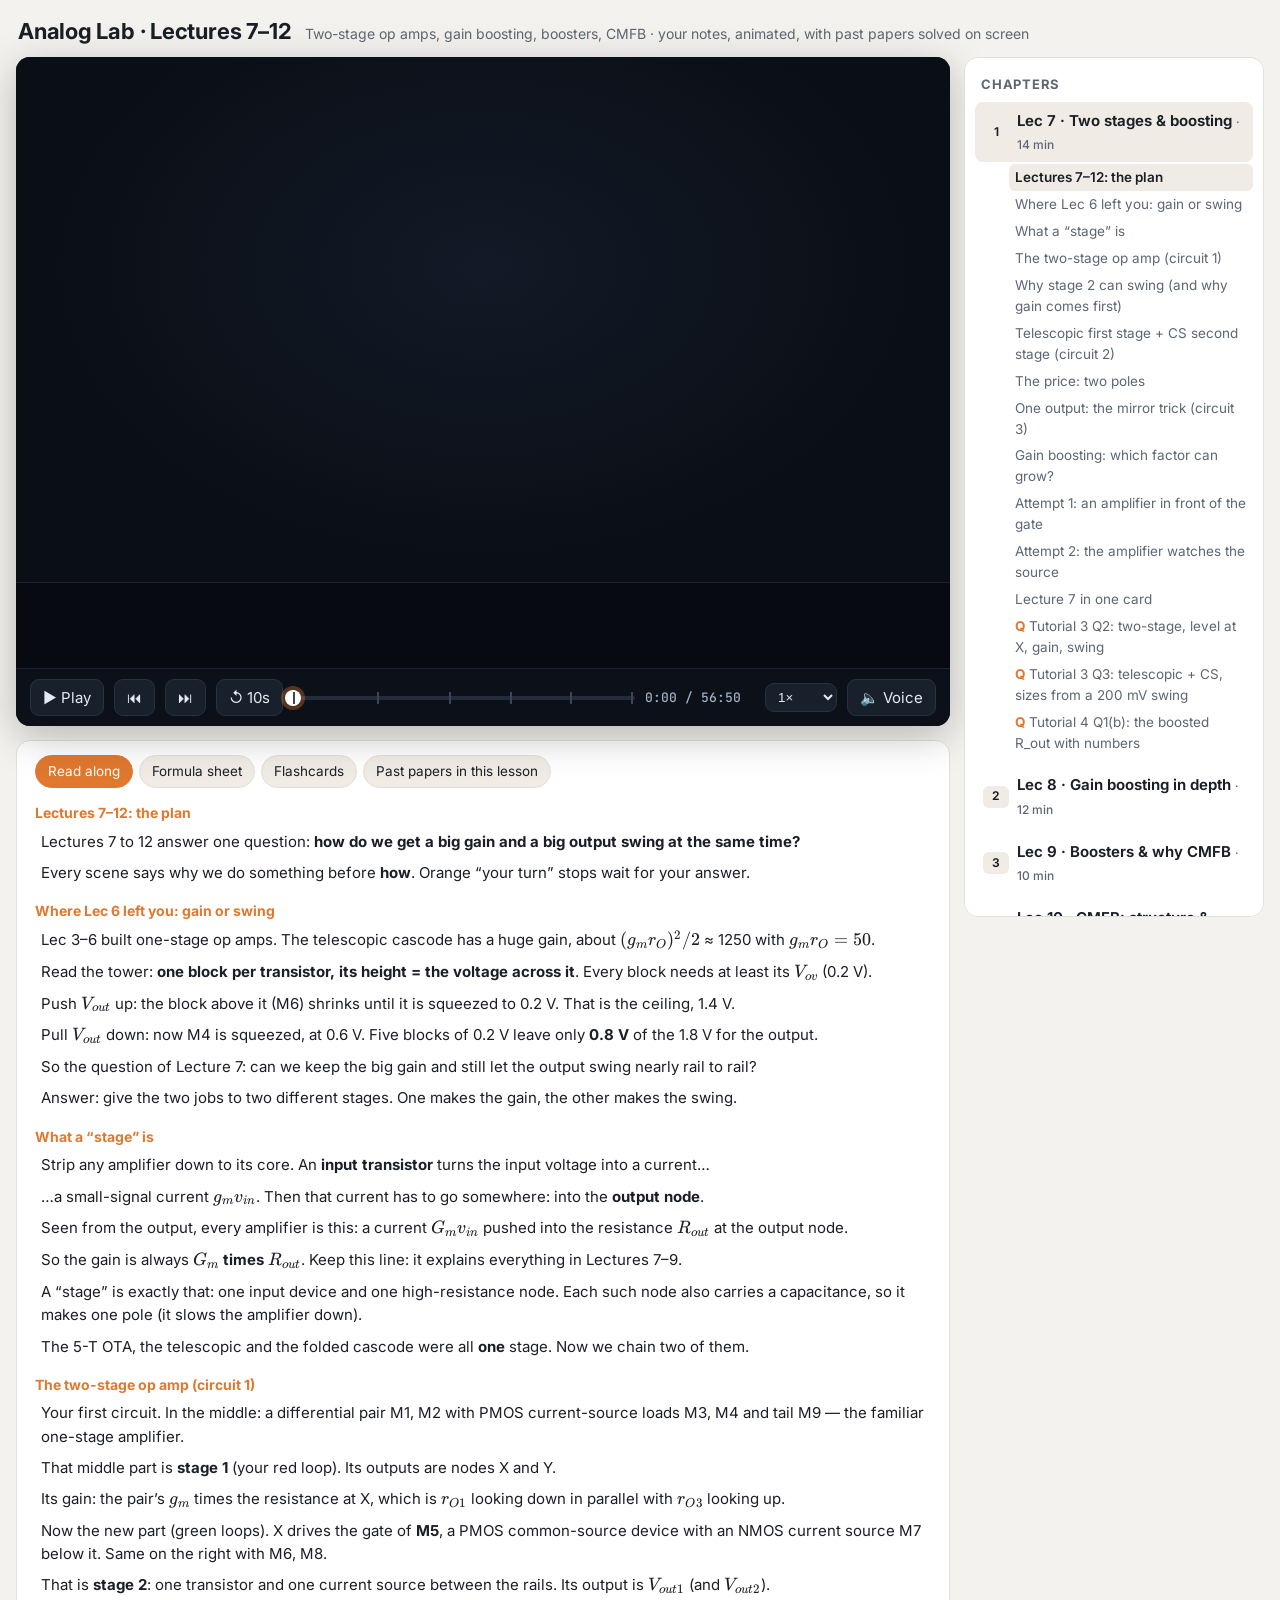
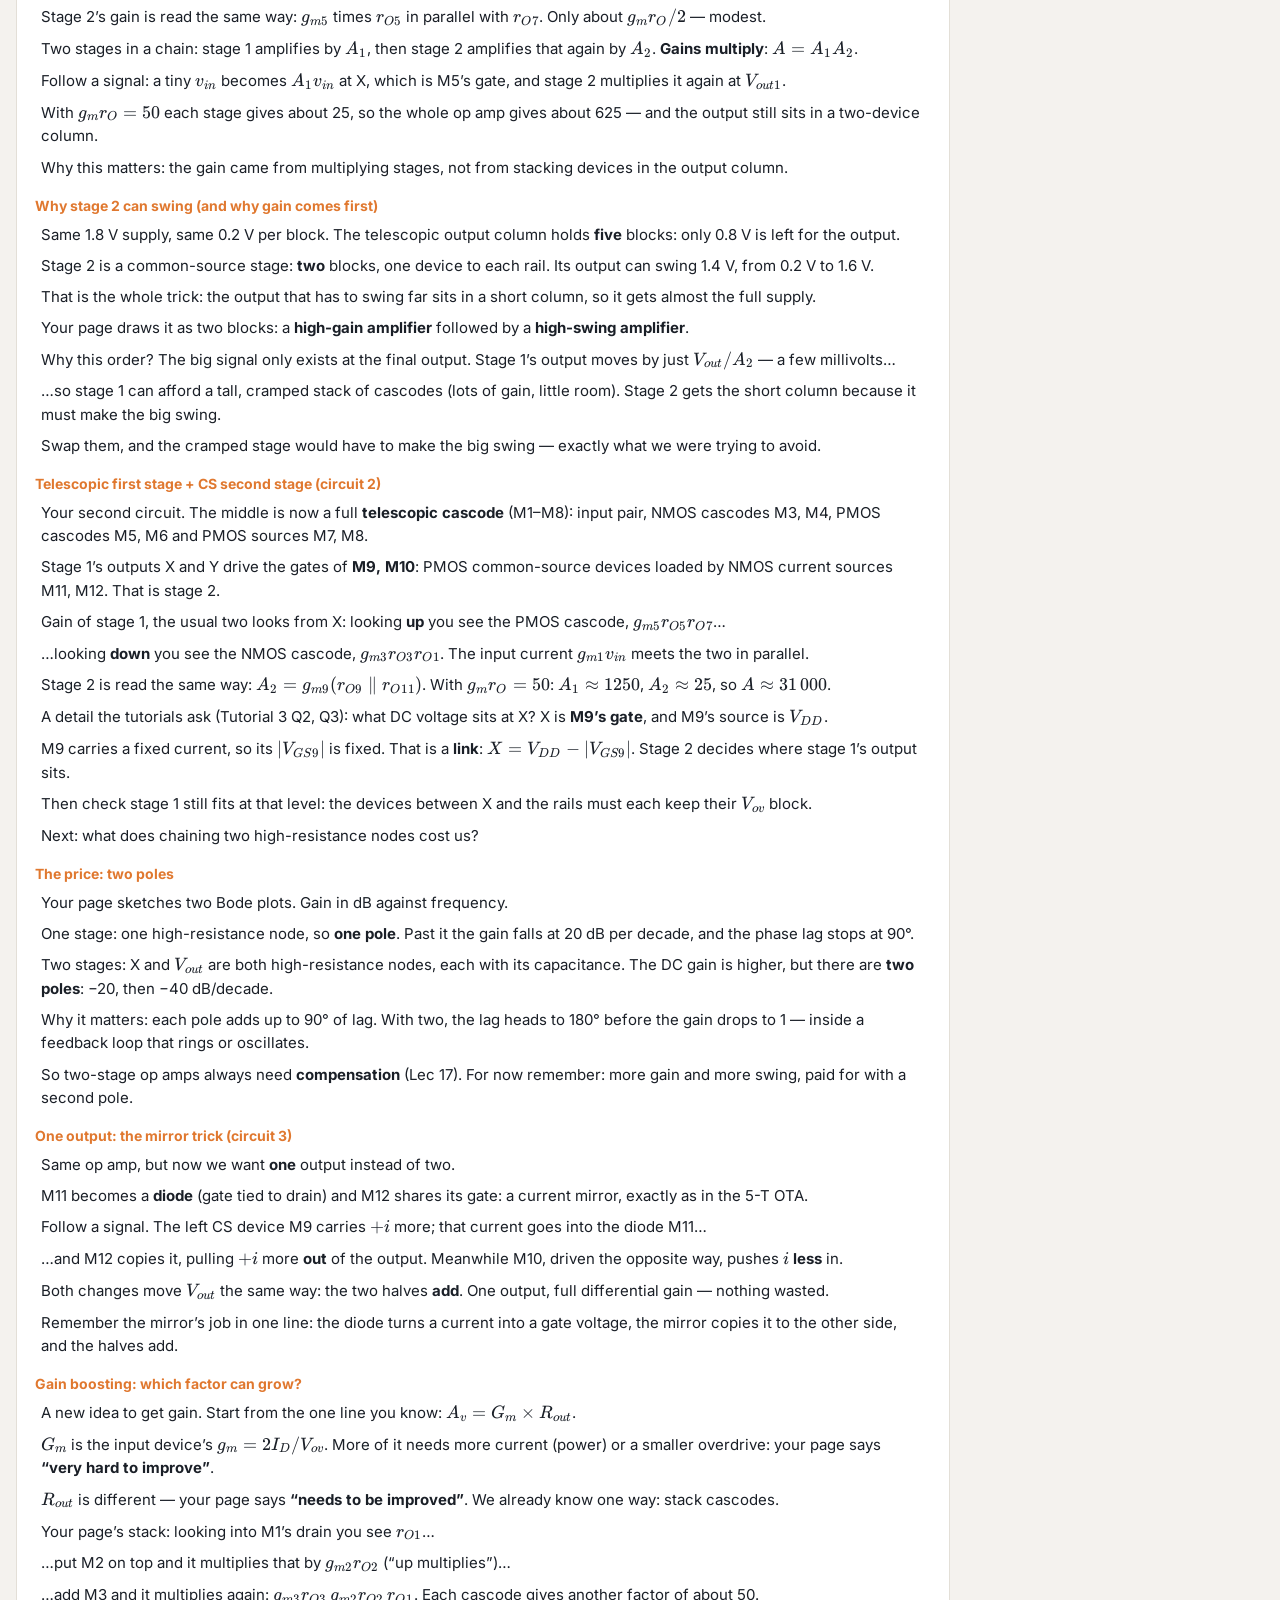
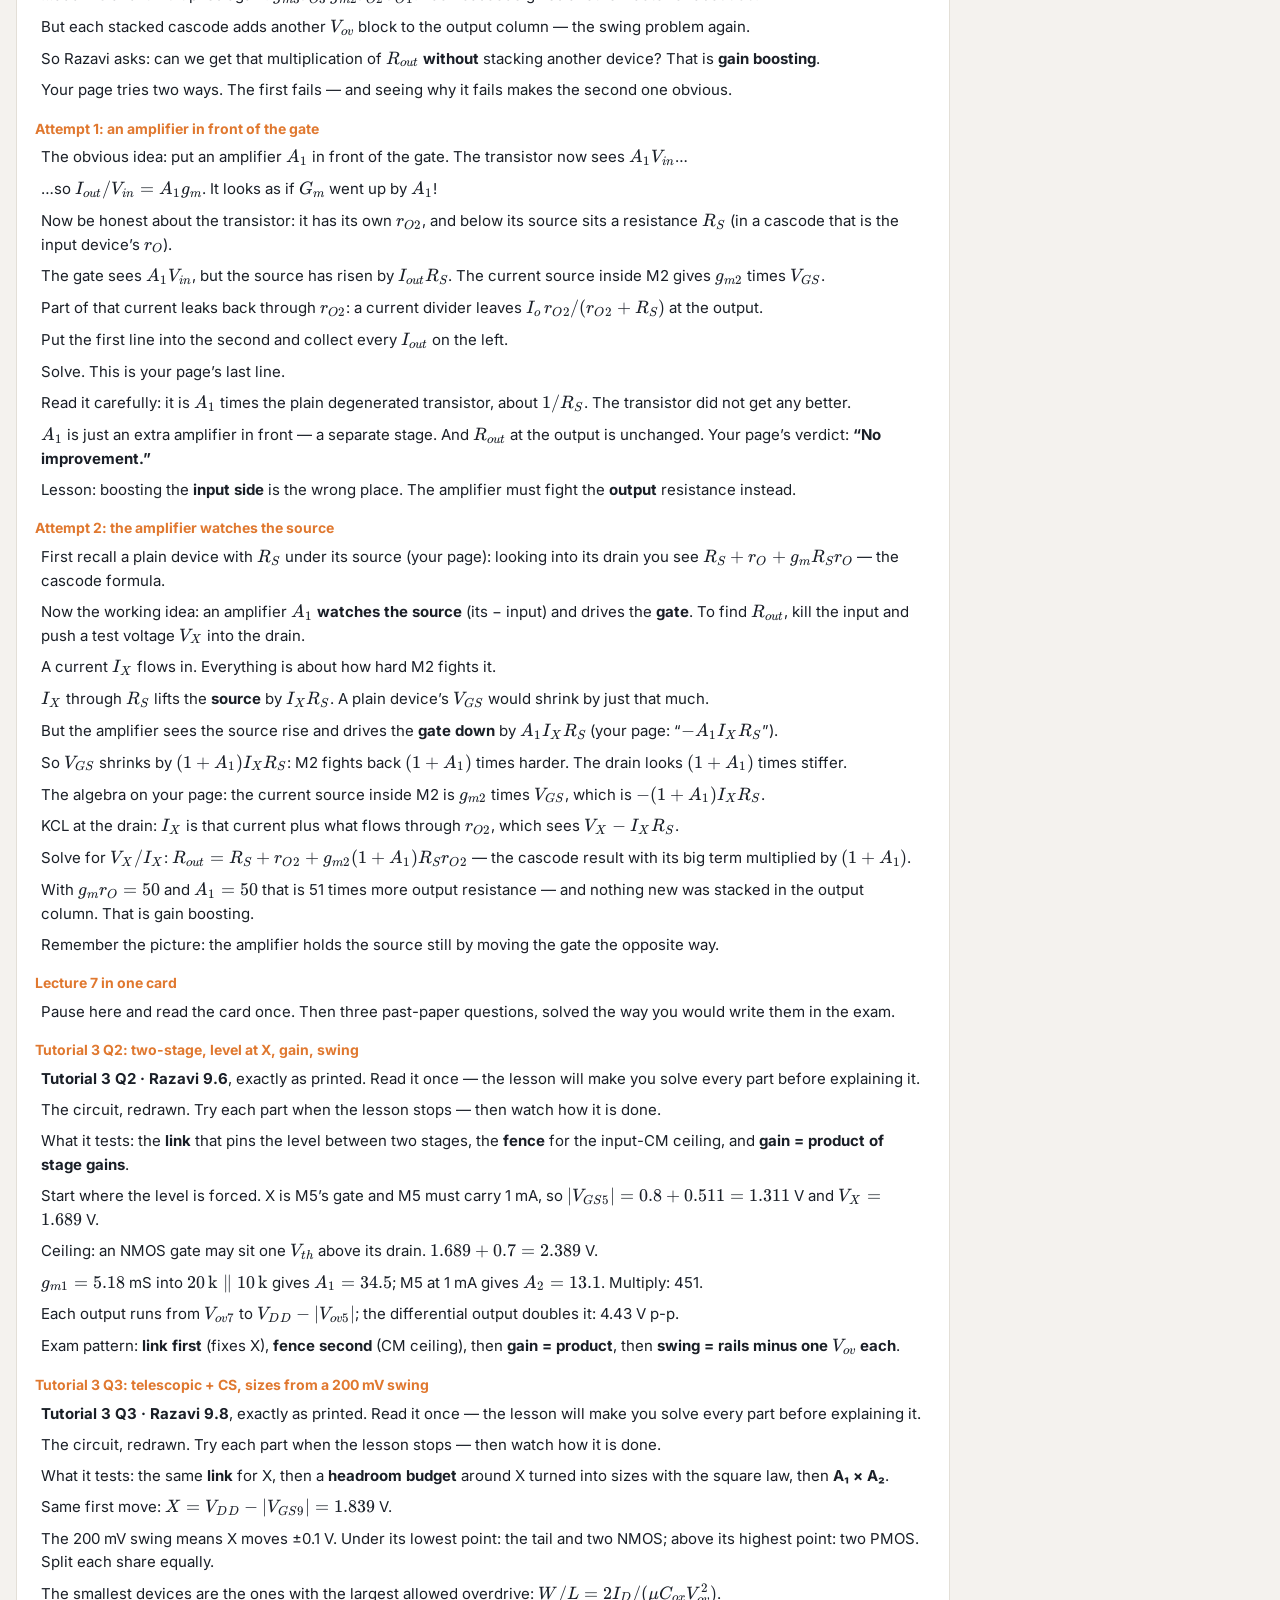
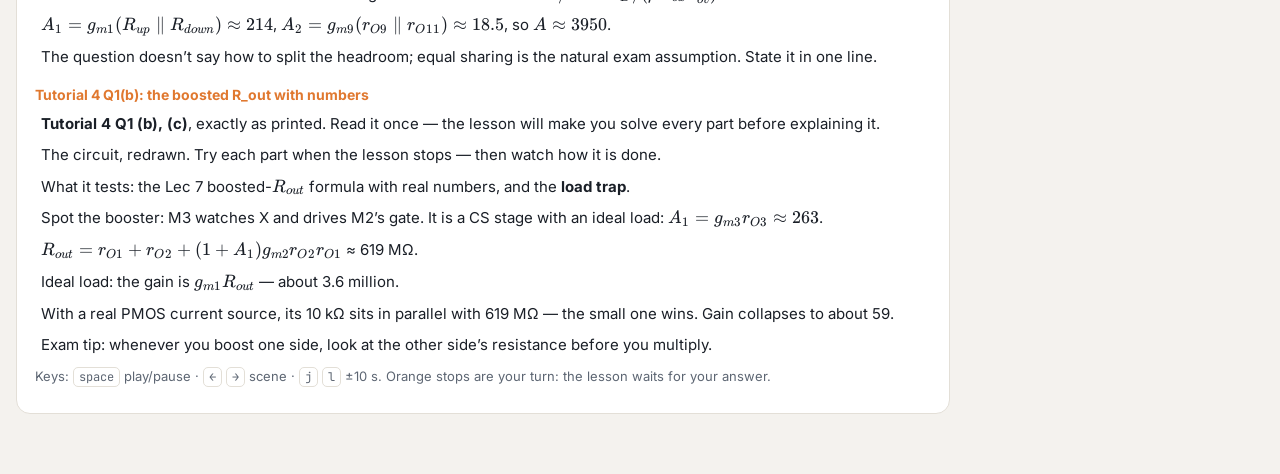
==== anim-dist/index.html @ 90d37a6d "Analog Gym app + animated lessons" ====
<!doctype html>
<html lang="en">
<head>
<meta charset="utf-8">
<meta name="viewport" content="width=device-width,initial-scale=1">
<title>Analog Lab: Lec 7–12</title>
<link rel="preconnect" href="https://fonts.googleapis.com">
<link href="https://fonts.googleapis.com/css2?family=Inter:wght@400;500;600;700;800&family=JetBrains+Mono:wght@500;700&display=swap" rel="stylesheet">
<style>@font-face{font-display:block;font-family:KaTeX_AMS;font-style:normal;font-weight:400;src:url([data-uri]) format("woff2")}@font-face{font-display:block;font-family:KaTeX_Caligraphic;font-style:normal;font-weight:700;src:url([data-uri]) format("woff2")}@font-face{font-display:block;font-family:KaTeX_Caligraphic;font-style:normal;font-weight:400;src:url([data-uri]) format("woff2")}@font-face{font-display:block;font-family:KaTeX_Fraktur;font-style:normal;font-weight:700;src:url([data-uri]) format("woff2")}@font-face{font-display:block;font-family:KaTeX_Fraktur;font-style:normal;font-weight:400;src:url([data-uri]) format("woff2")}@font-face{font-display:block;font-family:KaTeX_Main;font-style:normal;font-weight:700;src:url([data-uri]) format("woff2")}@font-face{font-display:block;font-family:KaTeX_Main;font-style:italic;font-weight:700;src:url([data-uri]) format("woff2")}@font-face{font-display:block;font-family:KaTeX_Main;font-style:italic;font-weight:400;src:url([data-uri]) format("woff2")}@font-face{font-display:block;font-family:KaTeX_Main;font-style:normal;font-weight:400;src:url([data-uri]) format("woff2")}@font-face{font-display:block;font-family:KaTeX_Math;font-style:italic;font-weight:700;src:url([data-uri]) format("woff2")}@font-face{font-display:block;font-family:KaTeX_Math;font-style:italic;font-weight:400;src:url([data-uri]) format("woff2")}@font-face{font-display:block;font-family:"KaTeX_SansSerif";font-style:normal;font-weight:700;src:url([data-uri]) format("woff2")}@font-face{font-display:block;font-family:"KaTeX_SansSerif";font-style:italic;font-weight:400;src:url([data-uri]) format("woff2")}@font-face{font-display:block;font-family:"KaTeX_SansSerif";font-style:normal;font-weight:400;src:url([data-uri]) format("woff2")}@font-face{font-display:block;font-family:KaTeX_Script;font-style:normal;font-weight:400;src:url([data-uri]) format("woff2")}@font-face{font-display:block;font-family:KaTeX_Size1;font-style:normal;font-weight:400;src:url([data-uri]) format("woff2")}@font-face{font-display:block;font-family:KaTeX_Size2;font-style:normal;font-weight:400;src:url([data-uri]) format("woff2")}@font-face{font-display:block;font-family:KaTeX_Size3;font-style:normal;font-weight:400;src:url([data-uri]) format("woff2")}@font-face{font-display:block;font-family:KaTeX_Size4;font-style:normal;font-weight:400;src:url([data-uri]) format("woff2")}@font-face{font-display:block;font-family:KaTeX_Typewriter;font-style:normal;font-weight:400;src:url([data-uri]) format("woff2")}.katex{font:normal 1.21em KaTeX_Main,Times New Roman,serif;line-height:1.2;position:relative;text-indent:0;text-rendering:auto}.katex *{-ms-high-contrast-adjust:none!important;border-color:currentColor}.katex .katex-version:after{content:"0.18.9"}.katex .katex-mathml{border:0;-webkit-clip-path:inset(50%);clip-path:inset(50%);height:1px;overflow:hidden;padding:0;position:absolute;width:1px}.katex .katex-html>.katex-newline{display:block}.katex .katex-base{position:relative;white-space:nowrap;width:-webkit-min-content;width:-moz-min-content;width:min-content}.katex .katex-base,.katex .katex-strut{display:inline-block}.katex .textbf{font-weight:700}.katex .textit{font-style:italic}.katex .textrm{font-family:KaTeX_Main}.katex .textsf{font-family:KaTeX_SansSerif}.katex .texttt{font-family:KaTeX_Typewriter}.katex .mathnormal{font-family:KaTeX_Math;font-style:italic}.katex .mathit{font-family:KaTeX_Main;font-style:italic}.katex .mathrm{font-style:normal}.katex .mathbf{font-family:KaTeX_Main;font-weight:700}.katex .boldsymbol{font-family:KaTeX_Math;font-style:italic;font-weight:700}.katex .amsrm,.katex .mathbb,.katex .textbb{font-family:KaTeX_AMS}.katex .mathcal{font-family:KaTeX_Caligraphic}.katex .mathfrak,.katex .textfrak{font-family:KaTeX_Fraktur}.katex .mathboldfrak,.katex .textboldfrak{font-family:KaTeX_Fraktur;font-weight:700}.katex .mathtt{font-family:KaTeX_Typewriter}.katex .mathscr,.katex .textscr{font-family:KaTeX_Script}.katex .mathsf,.katex .textsf{font-family:KaTeX_SansSerif}.katex .mathboldsf,.katex .textboldsf{font-family:KaTeX_SansSerif;font-weight:700}.katex .mathitsf,.katex .mathsfit,.katex .textitsf{font-family:KaTeX_SansSerif;font-style:italic}.katex .mainrm{font-family:KaTeX_Main;font-style:normal}.katex .vlist-t{border-collapse:collapse;display:inline-table;table-layout:fixed}.katex .vlist-r{display:table-row}.katex .vlist{display:table-cell;position:relative;vertical-align:bottom}.katex .vlist>span{display:block;height:0;position:relative}.katex .vlist>span>span{display:inline-block}.katex .vlist>span>.pstrut{overflow:hidden;width:0}.katex .vlist-t2{margin-right:-2px}.katex .vlist-s{display:table-cell;font-size:1px;min-width:2px;vertical-align:bottom;width:2px}.katex .katex-vbox{align-items:baseline;display:inline-flex;flex-direction:column}.katex .katex-thinbox{display:inline-flex;flex-direction:row;max-width:0;width:0}.katex .msupsub{text-align:left}.katex .mfrac>span>span{text-align:center}.katex .mfrac .frac-line{border-bottom-style:solid;display:inline-block;width:100%}.katex .katex-hdashline,.katex .katex-hline,.katex .katex-overline .overline-line,.katex .katex-rule,.katex .katex-underline .underline-line,.katex .mfrac .frac-line{min-height:1px}.katex .mspace{display:inline-block}.katex .katex-smash{display:inline;line-height:0}.katex .clap,.katex .llap,.katex .rlap{position:relative;width:0}.katex .clap>.katex-inner,.katex .llap>.katex-inner,.katex .rlap>.katex-inner{position:absolute}.katex .clap>.katex-fix,.katex .llap>.katex-fix,.katex .rlap>.katex-fix{display:inline-block}.katex .llap>.katex-inner{right:0}.katex .clap>.katex-inner,.katex .rlap>.katex-inner{left:0}.katex .clap>.katex-inner>span{margin-left:-50%;margin-right:50%}.katex .katex-rule{border:0 solid;display:inline-block;position:relative}.katex .katex-hline,.katex .katex-overline .overline-line,.katex .katex-underline .underline-line{border-bottom-style:solid;display:inline-block;width:100%}.katex .katex-hdashline{border-bottom-style:dashed;display:inline-block;width:100%}.katex .sqrt>.katex-root{margin-left:.2777777778em;margin-right:-.5555555556em}.katex .fontsize-ensurer.reset-size1.size1,.katex .katex-sizing.reset-size1.size1{font-size:1em}.katex .fontsize-ensurer.reset-size1.size2,.katex .katex-sizing.reset-size1.size2{font-size:1.2em}.katex .fontsize-ensurer.reset-size1.size3,.katex .katex-sizing.reset-size1.size3{font-size:1.4em}.katex .fontsize-ensurer.reset-size1.size4,.katex .katex-sizing.reset-size1.size4{font-size:1.6em}.katex .fontsize-ensurer.reset-size1.size5,.katex .katex-sizing.reset-size1.size5{font-size:1.8em}.katex .fontsize-ensurer.reset-size1.size6,.katex .katex-sizing.reset-size1.size6{font-size:2em}.katex .fontsize-ensurer.reset-size1.size7,.katex .katex-sizing.reset-size1.size7{font-size:2.4em}.katex .fontsize-ensurer.reset-size1.size8,.katex .katex-sizing.reset-size1.size8{font-size:2.88em}.katex .fontsize-ensurer.reset-size1.size9,.katex .katex-sizing.reset-size1.size9{font-size:3.456em}.katex .fontsize-ensurer.reset-size1.size10,.katex .katex-sizing.reset-size1.size10{font-size:4.148em}.katex .fontsize-ensurer.reset-size1.size11,.katex .katex-sizing.reset-size1.size11{font-size:4.976em}.katex .fontsize-ensurer.reset-size2.size1,.katex .katex-sizing.reset-size2.size1{font-size:.8333333333em}.katex .fontsize-ensurer.reset-size2.size2,.katex .katex-sizing.reset-size2.size2{font-size:1em}.katex .fontsize-ensurer.reset-size2.size3,.katex .katex-sizing.reset-size2.size3{font-size:1.1666666667em}.katex .fontsize-ensurer.reset-size2.size4,.katex .katex-sizing.reset-size2.size4{font-size:1.3333333333em}.katex .fontsize-ensurer.reset-size2.size5,.katex .katex-sizing.reset-size2.size5{font-size:1.5em}.katex .fontsize-ensurer.reset-size2.size6,.katex .katex-sizing.reset-size2.size6{font-size:1.6666666667em}.katex .fontsize-ensurer.reset-size2.size7,.katex .katex-sizing.reset-size2.size7{font-size:2em}.katex .fontsize-ensurer.reset-size2.size8,.katex .katex-sizing.reset-size2.size8{font-size:2.4em}.katex .fontsize-ensurer.reset-size2.size9,.katex .katex-sizing.reset-size2.size9{font-size:2.88em}.katex .fontsize-ensurer.reset-size2.size10,.katex .katex-sizing.reset-size2.size10{font-size:3.4566666667em}.katex .fontsize-ensurer.reset-size2.size11,.katex .katex-sizing.reset-size2.size11{font-size:4.1466666667em}.katex .fontsize-ensurer.reset-size3.size1,.katex .katex-sizing.reset-size3.size1{font-size:.7142857143em}.katex .fontsize-ensurer.reset-size3.size2,.katex .katex-sizing.reset-size3.size2{font-size:.8571428571em}.katex .fontsize-ensurer.reset-size3.size3,.katex .katex-sizing.reset-size3.size3{font-size:1em}.katex .fontsize-ensurer.reset-size3.size4,.katex .katex-sizing.reset-size3.size4{font-size:1.1428571429em}.katex .fontsize-ensurer.reset-size3.size5,.katex .katex-sizing.reset-size3.size5{font-size:1.2857142857em}.katex .fontsize-ensurer.reset-size3.size6,.katex .katex-sizing.reset-size3.size6{font-size:1.4285714286em}.katex .fontsize-ensurer.reset-size3.size7,.katex .katex-sizing.reset-size3.size7{font-size:1.7142857143em}.katex .fontsize-ensurer.reset-size3.size8,.katex .katex-sizing.reset-size3.size8{font-size:2.0571428571em}.katex .fontsize-ensurer.reset-size3.size9,.katex .katex-sizing.reset-size3.size9{font-size:2.4685714286em}.katex .fontsize-ensurer.reset-size3.size10,.katex .katex-sizing.reset-size3.size10{font-size:2.9628571429em}.katex .fontsize-ensurer.reset-size3.size11,.katex .katex-sizing.reset-size3.size11{font-size:3.5542857143em}.katex .fontsize-ensurer.reset-size4.size1,.katex .katex-sizing.reset-size4.size1{font-size:.625em}.katex .fontsize-ensurer.reset-size4.size2,.katex .katex-sizing.reset-size4.size2{font-size:.75em}.katex .fontsize-ensurer.reset-size4.size3,.katex .katex-sizing.reset-size4.size3{font-size:.875em}.katex .fontsize-ensurer.reset-size4.size4,.katex .katex-sizing.reset-size4.size4{font-size:1em}.katex .fontsize-ensurer.reset-size4.size5,.katex .katex-sizing.reset-size4.size5{font-size:1.125em}.katex .fontsize-ensurer.reset-size4.size6,.katex .katex-sizing.reset-size4.size6{font-size:1.25em}.katex .fontsize-ensurer.reset-size4.size7,.katex .katex-sizing.reset-size4.size7{font-size:1.5em}.katex .fontsize-ensurer.reset-size4.size8,.katex .katex-sizing.reset-size4.size8{font-size:1.8em}.katex .fontsize-ensurer.reset-size4.size9,.katex .katex-sizing.reset-size4.size9{font-size:2.16em}.katex .fontsize-ensurer.reset-size4.size10,.katex .katex-sizing.reset-size4.size10{font-size:2.5925em}.katex .fontsize-ensurer.reset-size4.size11,.katex .katex-sizing.reset-size4.size11{font-size:3.11em}.katex .fontsize-ensurer.reset-size5.size1,.katex .katex-sizing.reset-size5.size1{font-size:.5555555556em}.katex .fontsize-ensurer.reset-size5.size2,.katex .katex-sizing.reset-size5.size2{font-size:.6666666667em}.katex .fontsize-ensurer.reset-size5.size3,.katex .katex-sizing.reset-size5.size3{font-size:.7777777778em}.katex .fontsize-ensurer.reset-size5.size4,.katex .katex-sizing.reset-size5.size4{font-size:.8888888889em}.katex .fontsize-ensurer.reset-size5.size5,.katex .katex-sizing.reset-size5.size5{font-size:1em}.katex .fontsize-ensurer.reset-size5.size6,.katex .katex-sizing.reset-size5.size6{font-size:1.1111111111em}.katex .fontsize-ensurer.reset-size5.size7,.katex .katex-sizing.reset-size5.size7{font-size:1.3333333333em}.katex .fontsize-ensurer.reset-size5.size8,.katex .katex-sizing.reset-size5.size8{font-size:1.6em}.katex .fontsize-ensurer.reset-size5.size9,.katex .katex-sizing.reset-size5.size9{font-size:1.92em}.katex .fontsize-ensurer.reset-size5.size10,.katex .katex-sizing.reset-size5.size10{font-size:2.3044444444em}.katex .fontsize-ensurer.reset-size5.size11,.katex .katex-sizing.reset-size5.size11{font-size:2.7644444444em}.katex .fontsize-ensurer.reset-size6.size1,.katex .katex-sizing.reset-size6.size1{font-size:.5em}.katex .fontsize-ensurer.reset-size6.size2,.katex .katex-sizing.reset-size6.size2{font-size:.6em}.katex .fontsize-ensurer.reset-size6.size3,.katex .katex-sizing.reset-size6.size3{font-size:.7em}.katex .fontsize-ensurer.reset-size6.size4,.katex .katex-sizing.reset-size6.size4{font-size:.8em}.katex .fontsize-ensurer.reset-size6.size5,.katex .katex-sizing.reset-size6.size5{font-size:.9em}.katex .fontsize-ensurer.reset-size6.size6,.katex .katex-sizing.reset-size6.size6{font-size:1em}.katex .fontsize-ensurer.reset-size6.size7,.katex .katex-sizing.reset-size6.size7{font-size:1.2em}.katex .fontsize-ensurer.reset-size6.size8,.katex .katex-sizing.reset-size6.size8{font-size:1.44em}.katex .fontsize-ensurer.reset-size6.size9,.katex .katex-sizing.reset-size6.size9{font-size:1.728em}.katex .fontsize-ensurer.reset-size6.size10,.katex .katex-sizing.reset-size6.size10{font-size:2.074em}.katex .fontsize-ensurer.reset-size6.size11,.katex .katex-sizing.reset-size6.size11{font-size:2.488em}.katex .fontsize-ensurer.reset-size7.size1,.katex .katex-sizing.reset-size7.size1{font-size:.4166666667em}.katex .fontsize-ensurer.reset-size7.size2,.katex .katex-sizing.reset-size7.size2{font-size:.5em}.katex .fontsize-ensurer.reset-size7.size3,.katex .katex-sizing.reset-size7.size3{font-size:.5833333333em}.katex .fontsize-ensurer.reset-size7.size4,.katex .katex-sizing.reset-size7.size4{font-size:.6666666667em}.katex .fontsize-ensurer.reset-size7.size5,.katex .katex-sizing.reset-size7.size5{font-size:.75em}.katex .fontsize-ensurer.reset-size7.size6,.katex .katex-sizing.reset-size7.size6{font-size:.8333333333em}.katex .fontsize-ensurer.reset-size7.size7,.katex .katex-sizing.reset-size7.size7{font-size:1em}.katex .fontsize-ensurer.reset-size7.size8,.katex .katex-sizing.reset-size7.size8{font-size:1.2em}.katex .fontsize-ensurer.reset-size7.size9,.katex .katex-sizing.reset-size7.size9{font-size:1.44em}.katex .fontsize-ensurer.reset-size7.size10,.katex .katex-sizing.reset-size7.size10{font-size:1.7283333333em}.katex .fontsize-ensurer.reset-size7.size11,.katex .katex-sizing.reset-size7.size11{font-size:2.0733333333em}.katex .fontsize-ensurer.reset-size8.size1,.katex .katex-sizing.reset-size8.size1{font-size:.3472222222em}.katex .fontsize-ensurer.reset-size8.size2,.katex .katex-sizing.reset-size8.size2{font-size:.4166666667em}.katex .fontsize-ensurer.reset-size8.size3,.katex .katex-sizing.reset-size8.size3{font-size:.4861111111em}.katex .fontsize-ensurer.reset-size8.size4,.katex .katex-sizing.reset-size8.size4{font-size:.5555555556em}.katex .fontsize-ensurer.reset-size8.size5,.katex .katex-sizing.reset-size8.size5{font-size:.625em}.katex .fontsize-ensurer.reset-size8.size6,.katex .katex-sizing.reset-size8.size6{font-size:.6944444444em}.katex .fontsize-ensurer.reset-size8.size7,.katex .katex-sizing.reset-size8.size7{font-size:.8333333333em}.katex .fontsize-ensurer.reset-size8.size8,.katex .katex-sizing.reset-size8.size8{font-size:1em}.katex .fontsize-ensurer.reset-size8.size9,.katex .katex-sizing.reset-size8.size9{font-size:1.2em}.katex .fontsize-ensurer.reset-size8.size10,.katex .katex-sizing.reset-size8.size10{font-size:1.4402777778em}.katex .fontsize-ensurer.reset-size8.size11,.katex .katex-sizing.reset-size8.size11{font-size:1.7277777778em}.katex .fontsize-ensurer.reset-size9.size1,.katex .katex-sizing.reset-size9.size1{font-size:.2893518519em}.katex .fontsize-ensurer.reset-size9.size2,.katex .katex-sizing.reset-size9.size2{font-size:.3472222222em}.katex .fontsize-ensurer.reset-size9.size3,.katex .katex-sizing.reset-size9.size3{font-size:.4050925926em}.katex .fontsize-ensurer.reset-size9.size4,.katex .katex-sizing.reset-size9.size4{font-size:.462962963em}.katex .fontsize-ensurer.reset-size9.size5,.katex .katex-sizing.reset-size9.size5{font-size:.5208333333em}.katex .fontsize-ensurer.reset-size9.size6,.katex .katex-sizing.reset-size9.size6{font-size:.5787037037em}.katex .fontsize-ensurer.reset-size9.size7,.katex .katex-sizing.reset-size9.size7{font-size:.6944444444em}.katex .fontsize-ensurer.reset-size9.size8,.katex .katex-sizing.reset-size9.size8{font-size:.8333333333em}.katex .fontsize-ensurer.reset-size9.size9,.katex .katex-sizing.reset-size9.size9{font-size:1em}.katex .fontsize-ensurer.reset-size9.size10,.katex .katex-sizing.reset-size9.size10{font-size:1.2002314815em}.katex .fontsize-ensurer.reset-size9.size11,.katex .katex-sizing.reset-size9.size11{font-size:1.4398148148em}.katex .fontsize-ensurer.reset-size10.size1,.katex .katex-sizing.reset-size10.size1{font-size:.2410800386em}.katex .fontsize-ensurer.reset-size10.size2,.katex .katex-sizing.reset-size10.size2{font-size:.2892960463em}.katex .fontsize-ensurer.reset-size10.size3,.katex .katex-sizing.reset-size10.size3{font-size:.337512054em}.katex .fontsize-ensurer.reset-size10.size4,.katex .katex-sizing.reset-size10.size4{font-size:.3857280617em}.katex .fontsize-ensurer.reset-size10.size5,.katex .katex-sizing.reset-size10.size5{font-size:.4339440694em}.katex .fontsize-ensurer.reset-size10.size6,.katex .katex-sizing.reset-size10.size6{font-size:.4821600771em}.katex .fontsize-ensurer.reset-size10.size7,.katex .katex-sizing.reset-size10.size7{font-size:.5785920926em}.katex .fontsize-ensurer.reset-size10.size8,.katex .katex-sizing.reset-size10.size8{font-size:.6943105111em}.katex .fontsize-ensurer.reset-size10.size9,.katex .katex-sizing.reset-size10.size9{font-size:.8331726133em}.katex .fontsize-ensurer.reset-size10.size10,.katex .katex-sizing.reset-size10.size10{font-size:1em}.katex .fontsize-ensurer.reset-size10.size11,.katex .katex-sizing.reset-size10.size11{font-size:1.1996142719em}.katex .fontsize-ensurer.reset-size11.size1,.katex .katex-sizing.reset-size11.size1{font-size:.2009646302em}.katex .fontsize-ensurer.reset-size11.size2,.katex .katex-sizing.reset-size11.size2{font-size:.2411575563em}.katex .fontsize-ensurer.reset-size11.size3,.katex .katex-sizing.reset-size11.size3{font-size:.2813504823em}.katex .fontsize-ensurer.reset-size11.size4,.katex .katex-sizing.reset-size11.size4{font-size:.3215434084em}.katex .fontsize-ensurer.reset-size11.size5,.katex .katex-sizing.reset-size11.size5{font-size:.3617363344em}.katex .fontsize-ensurer.reset-size11.size6,.katex .katex-sizing.reset-size11.size6{font-size:.4019292605em}.katex .fontsize-ensurer.reset-size11.size7,.katex .katex-sizing.reset-size11.size7{font-size:.4823151125em}.katex .fontsize-ensurer.reset-size11.size8,.katex .katex-sizing.reset-size11.size8{font-size:.578778135em}.katex .fontsize-ensurer.reset-size11.size9,.katex .katex-sizing.reset-size11.size9{font-size:.6945337621em}.katex .fontsize-ensurer.reset-size11.size10,.katex .katex-sizing.reset-size11.size10{font-size:.8336012862em}.katex .fontsize-ensurer.reset-size11.size11,.katex .katex-sizing.reset-size11.size11{font-size:1em}.katex .delimsizing.size1{font-family:KaTeX_Size1}.katex .delimsizing.size2{font-family:KaTeX_Size2}.katex .delimsizing.size3{font-family:KaTeX_Size3}.katex .delimsizing.size4{font-family:KaTeX_Size4}.katex .delimsizing.mult .delim-size1>span{font-family:KaTeX_Size1}.katex .delimsizing.mult .delim-size4>span{font-family:KaTeX_Size4}.katex .nulldelimiter{display:inline-block;width:.12em}.katex .delimcenter,.katex .op-symbol{position:relative}.katex .op-symbol.small-op{font-family:KaTeX_Size1}.katex .op-symbol.large-op{font-family:KaTeX_Size2}.katex .katex-accent>.vlist-t,.katex .op-limits>.vlist-t{text-align:center}.katex .katex-accent .accent-body{position:relative}.katex .katex-accent .accent-body:not(.accent-full){width:0}.katex .katex-overlay{display:block}.katex .mtable .vertical-separator{display:inline-block;min-width:1px}.katex .mtable .arraycolsep{display:inline-block}.katex .mtable .col-align-c>.vlist-t{text-align:center}.katex .mtable .col-align-l>.vlist-t{text-align:left}.katex .mtable .col-align-r>.vlist-t{text-align:right}.katex .svg-align{text-align:left}.katex svg{fill:currentColor;stroke:currentColor;display:block;height:inherit;position:absolute;width:100%}.katex svg path{stroke:none}.katex svg{fill-rule:nonzero;fill-opacity:1;stroke-width:1;stroke-linecap:butt;stroke-linejoin:miter;stroke-miterlimit:4;stroke-dasharray:none;stroke-dashoffset:0;stroke-opacity:1}.katex img{border-style:none;max-height:none;max-width:none;min-height:0;min-width:0}.katex .katex-stretchy{display:block;overflow:hidden;position:relative;width:100%}.katex .katex-stretchy:after,.katex .katex-stretchy:before{content:""}.katex .hide-tail{overflow:hidden;position:relative;width:100%}.katex .halfarrow-left{left:0;overflow:hidden;position:absolute;width:50.2%}.katex .halfarrow-right{overflow:hidden;position:absolute;right:0;width:50.2%}.katex .brace-left{left:0;overflow:hidden;position:absolute;width:25.1%}.katex .brace-center{left:25%;overflow:hidden;position:absolute;width:50%}.katex .brace-right{overflow:hidden;position:absolute;right:0;width:25.1%}.katex .x-arrow-pad{padding:0 .5em}.katex .cd-arrow-pad{padding:0 .55556em 0 .27778em}.katex .mover,.katex .munder,.katex .x-arrow{text-align:center}.katex .boxpad{padding:0 .3em}.katex .fbox,.katex .fcolorbox{border:.04em solid;box-sizing:border-box}.katex .cancel-pad{padding:0 .2em}.katex .cancel-lap{margin-left:-.2em;margin-right:-.2em}.katex .katex-sout{border-bottom-style:solid;border-bottom-width:.08em}.katex .angl{border-right:.049em solid;border-top:.049em solid;box-sizing:border-box;margin-right:.03889em}.katex .anglpad{padding:0 .03889em}.katex .reflectbox{display:inline-block;transform:scaleX(-1)}.katex .eqn-num:before{content:"(" counter(katexEqnNo) ")";counter-increment:katexEqnNo}.katex .mml-eqn-num:before{content:"(" counter(mmlEqnNo) ")";counter-increment:mmlEqnNo}.katex .mtr-glue{width:50%}.katex .cd-vert-arrow{display:inline-block;position:relative}.katex .cd-label-left{display:inline-block;position:absolute;right:calc(50% + .3em);text-align:left}.katex .cd-label-right{display:inline-block;left:calc(50% + .3em);position:absolute;text-align:right}.katex-display{display:block;margin:1em 0;text-align:center}.katex-display>.katex{display:block;text-align:center;white-space:nowrap}.katex-display>.katex>.katex-html{display:block;position:relative}.katex-display>.katex>.katex-html>.katex-tag{position:absolute;right:0}.katex-display.leqno>.katex>.katex-html>.katex-tag{left:0;right:auto}.katex-display.fleqn>.katex{padding-left:2em;text-align:left}body{counter-reset:katexEqnNo mmlEqnNo}
</style>
<style>:root {
  --bg: #f4f2ee; --panel: #ffffff; --fg: #1a1f27; --muted: #5d6673; --line: #e3dfd7; --acc: #e0782f; --chip: #f0ece5;
  --scr: #0a0e15; --scr2: #111722;
}
@media (prefers-color-scheme: dark) {
  :root:not([data-theme="light"]) { --bg: #0d1117; --panel: #151b24; --fg: #e8ecf1; --muted: #9aa5b4; --line: #263040; --chip: #1c2430; }
}
:root[data-theme="dark"] { --bg: #0d1117; --panel: #151b24; --fg: #e8ecf1; --muted: #9aa5b4; --line: #263040; --chip: #1c2430; }
* { box-sizing: border-box; }
html, body { margin: 0; background: var(--bg); color: var(--fg); font: 15px/1.55 "Inter", "IBM Plex Sans", system-ui, sans-serif; }
button { font: inherit; color: inherit; cursor: pointer; }
.app { max-width: 1480px; margin: 0 auto; padding: 14px 16px 60px; }
header.top { display: flex; align-items: baseline; gap: 14px; flex-wrap: wrap; margin: 4px 2px 12px; }
header.top h1 { font: 700 22px/1.2 "Inter", system-ui, sans-serif; margin: 0; letter-spacing: -0.01em; }
header.top .sub { color: var(--muted); font-size: 14px; }
.layout { display: grid; grid-template-columns: minmax(0, 1fr) 300px; gap: 14px; align-items: start; }
@media (max-width: 1100px) { .layout { grid-template-columns: 1fr; } }

/* the screen */
.screen { position: relative; background: var(--scr); border-radius: 14px; overflow: hidden; box-shadow: 0 10px 40px rgba(0,0,0,.25), 0 0 0 1px rgba(255,255,255,.04) inset; }
.screen svg.stage { display: block; width: 100%; height: auto; aspect-ratio: 16 / 9; }
.subs > span { display: block; }
.subs { background: #070a10; color: #eef2f7; min-height: 86px; padding: 14px 22px 16px; font-size: 19px; line-height: 1.5; border-top: 1px solid #1b2230; display: flex; align-items: center; }
.subs .why { color: #ffb36b; font-weight: 700; }
.subs .katex { font-size: 1.02em; }
.subs b { color: #fff; }
.subs .k { color: #8fc3ff; font-weight: 600; }
.ctrl { display: flex; align-items: center; gap: 10px; padding: 10px 14px; background: #0c1119; border-top: 1px solid #1b2230; color: #cfd6df; flex-wrap: wrap; }
.ctrl button { background: #18202c; border: 1px solid #263142; border-radius: 9px; padding: 6px 12px; color: #e6ebf2; }
.ctrl button:hover { background: #202a39; }
.ctrl button.on { background: #e0782f; border-color: #e0782f; color: #fff; }
.ctrl .time { font: 500 13px/1 "JetBrains Mono", ui-monospace, monospace; color: #9fb0c3; min-width: 110px; }
.bar { position: relative; flex: 1 1 260px; height: 26px; cursor: pointer; }
.bar .track { position: absolute; left: 0; right: 0; top: 11px; height: 4px; background: #222c3a; border-radius: 3px; }
.bar .fill { position: absolute; left: 0; top: 11px; height: 4px; background: linear-gradient(90deg, #e0782f, #f2a65a); border-radius: 3px; }
.bar .tick { position: absolute; top: 7px; width: 2px; height: 12px; background: #3a475b; }
.bar .knob { position: absolute; top: 5px; width: 16px; height: 16px; margin-left: -8px; border-radius: 50%; background: #fff; box-shadow: 0 0 0 4px rgba(224,120,47,.35); }
.ctrl select { background: #18202c; color: #e6ebf2; border: 1px solid #263142; border-radius: 9px; padding: 5px 8px; }

/* side: chapters */
.side { background: var(--panel); border: 1px solid var(--line); border-radius: 14px; padding: 10px; max-height: calc(100vh - 40px); overflow: auto; position: sticky; top: 12px; }
@media (max-width: 1100px) { .side { position: static; max-height: none; } }
.side h3 { margin: 6px 6px 8px; font-size: 13px; letter-spacing: .06em; text-transform: uppercase; color: var(--muted); }
.ch { margin: 0 0 6px; }
.ch > button { width: 100%; text-align: left; background: none; border: 0; padding: 7px 8px; border-radius: 8px; font-weight: 650; display: flex; gap: 8px; align-items: center; }
.ch > button .n { display: inline-grid; place-items: center; min-width: 26px; height: 22px; border-radius: 6px; background: var(--chip); font-size: 12px; }
.ch.cur > button { background: var(--chip); }
.ch .scs { display: none; padding: 2px 0 4px 34px; }
.ch.cur .scs, .ch.open .scs { display: block; }
.ch .scs button { display: block; width: 100%; text-align: left; background: none; border: 0; padding: 3px 6px; border-radius: 6px; color: var(--muted); font-size: 13.5px; }
.ch .scs button.cur { color: var(--fg); background: var(--chip); font-weight: 600; }
.ch .scs button .q { color: var(--acc); font-weight: 700; }

/* try overlay */
.try { position: absolute; left: 0; right: 0; top: 0; aspect-ratio: 16 / 9; display: none; align-items: flex-end; justify-content: flex-end; padding: 0 1.6% 1.8% 0; pointer-events: none; }
@media (max-width: 900px) { .try { justify-content: center; padding: 0 2% 2%; } .try .box { width: 96% !important; } }
.try.on { display: flex; }
.try .box { pointer-events: auto; width: min(600px, 41%); max-height: 92%; overflow: auto; background: rgba(16,22,32,.96); border: 1px solid #f0a050; border-radius: 14px; padding: 16px 18px; color: #eef2f7; box-shadow: 0 12px 40px rgba(0,0,0,.5); backdrop-filter: blur(6px); }
.try .tag { font: 700 12px/1 "Inter", sans-serif; letter-spacing: .12em; color: #ffb36b; text-transform: uppercase; }
.try .p { font-size: 16px; margin: 8px 0 12px; line-height: 1.45; }
.try .row { display: flex; gap: 8px; flex-wrap: wrap; align-items: center; }
.try input { font: 600 16px "JetBrains Mono", ui-monospace, monospace; width: 140px; padding: 8px 10px; border-radius: 9px; border: 1px solid #3a475b; background: #0b1018; color: #fff; }
.try .u { color: #9fb0c3; }
.try button { background: #1f2a3a; border: 1px solid #33425a; border-radius: 9px; padding: 8px 14px; color: #fff; }
.try button.go { background: #e0782f; border-color: #e0782f; }
.try .fb { margin-top: 10px; font-size: 15.5px; min-height: 22px; }
.try .fb.ok { color: #5ee0a0; } .try .fb.bad { color: #ff8f86; } .try .fb.hint { color: #ffd27a; }
.try .choices { display: grid; gap: 8px; }
.try .choices button { text-align: left; }

/* below the screen */
.below { margin-top: 14px; display: grid; gap: 14px; }
.card { background: var(--panel); border: 1px solid var(--line); border-radius: 14px; padding: 14px 18px; }
.card h2 { margin: 2px 0 10px; font-size: 17px; }
.tabs { display: flex; gap: 6px; flex-wrap: wrap; margin-bottom: 10px; }
.tabs button { background: var(--chip); border: 1px solid var(--line); border-radius: 999px; padding: 5px 12px; font-size: 13.5px; }
.tabs button.on { background: var(--acc); color: #fff; border-color: var(--acc); }
.notes p { margin: 4px 0; cursor: pointer; border-radius: 6px; padding: 2px 6px; }
.notes p:hover { background: var(--chip); }
.notes p.cur { background: var(--chip); font-weight: 600; }
.notes h4 { margin: 14px 0 4px; font-size: 14px; color: var(--acc); }
.fs { display: grid; grid-template-columns: repeat(auto-fill, minmax(330px, 1fr)); gap: 10px; }
.fs .f { border: 1px solid var(--line); border-radius: 10px; padding: 8px 12px; background: var(--bg); }
.fs .f .l { font-size: 12.5px; color: var(--muted); }
.fs .f .katex-display { margin: 6px 0 2px; }
.fs .f .katex { font-size: 1.05em; }
.flash { display: grid; grid-template-columns: repeat(auto-fill, minmax(260px, 1fr)); gap: 10px; }
.flash button { min-height: 96px; text-align: left; border: 1px solid var(--line); background: var(--bg); border-radius: 12px; padding: 12px 14px; }
.flash button .a { display: none; color: var(--acc); margin-top: 6px; font-weight: 600; }
.flash button.flip .a { display: block; }
.flash button.flip .h { color: var(--muted); }
.qlist { display: grid; grid-template-columns: repeat(auto-fill, minmax(300px, 1fr)); gap: 10px; }
.qlist button { text-align: left; border: 1px solid var(--line); background: var(--bg); border-radius: 12px; padding: 10px 14px; }
.qlist button b { display: block; }
.qlist button span { color: var(--muted); font-size: 13px; }
.kbd { font: 12px "JetBrains Mono", monospace; border: 1px solid var(--line); border-radius: 5px; padding: 1px 5px; }
.foot { color: var(--muted); font-size: 13px; margin-top: 8px; }

/* inside the SVG stage */
svg.stage text { font-family: "Inter", "IBM Plex Sans", system-ui, sans-serif; }
svg.stage .mono { font-family: "JetBrains Mono", ui-monospace, monospace; }
.fo { color: #e9eef5; font-family: "Inter", system-ui, sans-serif; }
.fo .katex { color: inherit; }
.fo .eqw { display: flex; align-items: center; height: 100%; width: 100%; white-space: nowrap; }
.fo .eqw.mid { justify-content: center; } .fo .eqw.end { justify-content: flex-end; }
.qcard { background: linear-gradient(180deg, rgba(30,40,56,.96), rgba(20,27,38,.96)); border: 1px solid #2c3a50; border-radius: 16px; padding: 18px 22px; color: #e9eef5; font-size: 21px; line-height: 1.45; height: 100%; overflow: hidden; }
.qcard .src { font: 700 14px/1 "Inter", sans-serif; letter-spacing: .12em; text-transform: uppercase; color: #ffb36b; margin-bottom: 10px; }
.qcard .giv { color: #a9b6c7; font-size: 18px; margin-top: 8px; }
.steps { display: flex; flex-direction: column; gap: 12px; color: #e9eef5; }
.step { background: rgba(24,32,45,.92); border: 1px solid #2a374b; border-left: 4px solid #e0782f; border-radius: 12px; padding: 10px 16px 8px; }
.step .t { font-size: 17px; line-height: 1.35; color: #c9d4e2; }
.step .t b { color: #fff; }
.step .e { font-size: 21px; margin-top: 4px; line-height: 1.35; }
.step.done { border-left-color: #3fbf87; }
.ans { background: rgba(31,74,54,.9); border: 1px solid #3fbf87; border-radius: 12px; padding: 10px 16px; font-size: 21px; line-height: 1.5; }
.rem { background: linear-gradient(180deg, rgba(36,30,18,.97), rgba(24,20,12,.97)); border: 1px solid #a6772f; border-radius: 18px; padding: 22px 28px; color: #f3eadb; font-size: 23px; line-height: 1.5; height: 100%; }
.rem h3 { margin: 0 0 12px; font-size: 18px; letter-spacing: .14em; text-transform: uppercase; color: #ffbf6b; }
.rem li { margin: 6px 0; }
.rem .katex { font-size: 1.05em; }
.whybox { background: rgba(60,38,18,.9); border: 1px solid #b96d2a; border-radius: 14px; padding: 12px 18px; color: #ffe2c2; font-size: 21px; line-height: 1.45; }
.whybox b { color: #ffb36b; }
.tbl { width: 100%; border-collapse: collapse; font-size: 20px; color: #e5ebf3; }
.tbl th { text-align: left; color: #9fb0c3; font-weight: 600; padding: 6px 10px; border-bottom: 1px solid #33425a; }
.tbl td { padding: 7px 10px; border-bottom: 1px solid #222c3a; }
.tbl .chg { color: #ffb36b; font-weight: 600; } .tbl .same { color: #6fd6a2; }
</style>
</head>
<body>
<div class="app">
  <header class="top">
    <h1>Analog Lab · Lectures 7–12</h1>
    <span class="sub">Two-stage op amps, gain boosting, boosters, CMFB · your notes, animated, with past papers solved on screen</span>
  </header>
  <div class="layout">
    <div>
      <div class="screen">
        <svg class="stage" viewBox="0 0 1600 900" style="background:radial-gradient(ellipse at 50% 40%, #121a27 0%, #0a0e15 70%)" role="img" aria-label="animated lesson"></svg>
        <div class="try"><div class="box"></div></div>
        <div class="subs"></div>
        <div class="ctrl">
          <button id="play">▶ Play</button>
          <button id="prev" title="Previous scene (←)">⏮</button>
          <button id="next" title="Next scene (→)">⏭</button>
          <button id="back" title="Back 10 s (j)">↺ 10s</button>
          <div class="bar"><div class="track"></div><div class="fill"></div><div class="knob"></div></div>
          <span class="time">0:00</span>
          <select id="speed" aria-label="speed"><option value="0.75">0.75×</option><option value="1" selected>1×</option><option value="1.25">1.25×</option><option value="1.5">1.5×</option><option value="2">2×</option></select>
          <button id="voice" title="Read the subtitles aloud; the picture waits for the voice">🔈 Voice</button>
        </div>
      </div>
      <div class="below">
        <div class="card">
          <div class="tabs"><button class="on">Read along</button><button>Formula sheet</button><button>Flashcards</button><button>Past papers in this lesson</button></div>
          <div class="pane"><div class="notes"></div></div>
          <div class="pane" style="display:none"><div class="fs"></div></div>
          <div class="pane" style="display:none"><div class="flash"></div></div>
          <div class="pane" style="display:none"><div class="qlist"></div></div>
          <p class="foot">Keys: <span class="kbd">space</span> play/pause · <span class="kbd">←</span> <span class="kbd">→</span> scene · <span class="kbd">j</span> <span class="kbd">l</span> ±10 s. Orange stops are your turn: the lesson waits for your answer.</p>
        </div>
      </div>
    </div>
    <aside class="side"><h3>Chapters</h3><div class="list"></div></aside>
  </div>
</div>
<script>!function(e,t){"object"==typeof exports&&"object"==typeof module?module.exports=t():"function"==typeof define&&define.amd?define([],t):"object"==typeof exports?exports.katex=t():e.katex=t()}("undefined"!=typeof self?self:this,function(){return function(){"use strict";var e={d:function(t,r){for(var n in r)e.o(r,n)&&!e.o(t,n)&&Object.defineProperty(t,n,{enumerable:!0,get:r[n]})},o:function(e,t){return Object.prototype.hasOwnProperty.call(e,t)}},t={};e.d(t,{default:function(){return po}});class r extends Error{constructor(e,t){let n,o,s="KaTeX parse error: "+e;const i=t&&t.loc;if(i&&i.start<=i.end){const e=i.lexer.input;n=i.start,o=i.end,n===e.length?s+=" at end of input: ":s+=" at position "+(n+1)+": ";const t=e.slice(n,o).replace(/[^]/g,"$&\u0332");let r,a;r=n>15?"\u2026"+e.slice(n-15,n):e.slice(0,n),a=o+15<e.length?e.slice(o,o+15)+"\u2026":e.slice(o),s+=r+t+a}super(s),this.name="ParseError",this.position=void 0,this.length=void 0,this.rawMessage=void 0,Object.setPrototypeOf(this,r.prototype),this.position=n,null!=n&&null!=o&&(this.length=o-n),this.rawMessage=e}}var n=r;const o=/([A-Z])/g,s=e=>e.replace(o,"-$1").toLowerCase(),i={"&":"&amp;",">":"&gt;","<":"&lt;",'"':"&quot;","'":"&#x27;"},a=/[&><"']/g,l=e=>String(e).replace(a,e=>i[e]),c=e=>"ordgroup"===e.type||"color"===e.type?1===e.body.length?c(e.body[0]):e:"font"===e.type?c(e.body):e,h=new Set(["mathord","textord","atom"]),m=e=>h.has(c(e).type),u={displayMode:{type:"boolean",description:"Render math in display mode, which puts the math in display style (so \\int and \\sum are large, for example), and centers the math on the page on its own line.",cli:"-d, --display-mode"},output:{type:{enum:["htmlAndMathml","html","mathml"]},description:"Determines the markup language of the output.",cli:"-F, --format <type>"},leqno:{type:"boolean",description:"Render display math in leqno style (left-justified tags)."},fleqn:{type:"boolean",description:"Render display math flush left."},throwOnError:{type:"boolean",default:!0,cli:"-t, --no-throw-on-error",cliDescription:"Render errors (in the color given by --error-color) instead of throwing a ParseError exception when encountering an error."},errorColor:{type:"string",default:"#cc0000",cli:"-c, --error-color <color>",cliDescription:"A color string given in the format 'rgb' or 'rrggbb' (no #). This option determines the color of errors rendered by the -t option.",cliProcessor:e=>"#"+e},macros:{type:"object",cli:"-m, --macro <def>",cliDescription:"Define custom macro of the form '\\foo:expansion' (use multiple -m arguments for multiple macros).",cliDefault:[],cliProcessor:(e,t)=>(t.push(e),t)},minRuleThickness:{type:"number",description:"Specifies a minimum thickness, in ems, for fraction lines, `\\sqrt` top lines, `{array}` vertical lines, `\\hline`, `\\hdashline`, `\\underline`, `\\overline`, and the borders of `\\fbox`, `\\boxed`, and `\\fcolorbox`.",processor:e=>Math.max(0,e),cli:"--min-rule-thickness <size>",cliProcessor:parseFloat},colorIsTextColor:{type:"boolean",description:"Makes \\color behave like LaTeX's 2-argument \\textcolor, instead of LaTeX's one-argument \\color mode change.",cli:"-b, --color-is-text-color"},strict:{type:[{enum:["warn","ignore","error"]},"boolean","function"],description:"Turn on strict / LaTeX faithfulness mode, which throws an error if the input uses features that are not supported by LaTeX.",cli:"-S, --strict",cliDefault:!1},trust:{type:["boolean","function"],description:"Trust the input, enabling all HTML features such as \\url.",cli:"-T, --trust"},maxSize:{type:"number",default:1/0,description:"If non-zero, all user-specified sizes, e.g. in \\rule{500em}{500em}, will be capped to maxSize ems. Otherwise, elements and spaces can be arbitrarily large",processor:e=>Math.max(0,e),cli:"-s, --max-size <n>",cliProcessor:parseInt},maxExpand:{type:"number",default:1e3,description:"Limit the number of macro expansions to the specified number, to prevent e.g. infinite macro loops. If set to Infinity, the macro expander will try to fully expand as in LaTeX.",processor:e=>Math.max(0,e),cli:"-e, --max-expand <n>",cliProcessor:e=>"Infinity"===e?1/0:parseInt(e)},globalGroup:{type:"boolean",cli:!1}};function p(e){if(Object.prototype.hasOwnProperty.call(e,"default")&&void 0!==e.default)return e.default;return function(e){if("string"!=typeof e)return e.enum[0];switch(e){case"boolean":return!1;case"string":return"";case"number":return 0;case"object":return{};default:throw new Error("Unexpected schema type; settings must declare an explicit default.")}}(Array.isArray(e.type)?e.type[0]:e.type)}function d(e,t,r,n){const o=Object.prototype.hasOwnProperty.call(r,t)?r[t]:void 0,s=Object.prototype.hasOwnProperty.call(n,"processor")?n.processor:void 0;e[t]=void 0!==o?s?s(o):o:p(n)}class g{constructor(e){void 0===e&&(e={}),this.displayMode=void 0,this.output=void 0,this.leqno=void 0,this.fleqn=void 0,this.throwOnError=void 0,this.errorColor=void 0,this.macros=void 0,this.minRuleThickness=void 0,this.colorIsTextColor=void 0,this.strict=void 0,this.trust=void 0,this.maxSize=void 0,this.maxExpand=void 0,this.globalGroup=void 0,e=e||{};for(const t of Object.keys(u)){const r=u[t];r&&d(this,t,e,r)}}reportNonstrict(e,t,r){let o=this.strict;if("function"==typeof o&&(o=o(e,t,r)),o&&"ignore"!==o){if(!0===o||"error"===o)throw new n("LaTeX-incompatible input and strict mode is set to 'error': "+t+" ["+e+"]",r);"warn"===o?"undefined"!=typeof console&&console.warn("LaTeX-incompatible input and strict mode is set to 'warn': "+t+" ["+e+"]"):"undefined"!=typeof console&&console.warn("LaTeX-incompatible input and strict mode is set to unrecognized '"+o+"': "+t+" ["+e+"]")}}useStrictBehavior(e,t,r){let n=this.strict;if("function"==typeof n)try{n=n(e,t,r)}catch(e){n="error"}return!(!n||"ignore"===n)&&(!0===n||"error"===n||("warn"===n?("undefined"!=typeof console&&console.warn("LaTeX-incompatible input and strict mode is set to 'warn': "+t+" ["+e+"]"),!1):("undefined"!=typeof console&&console.warn("LaTeX-incompatible input and strict mode is set to unrecognized '"+n+"': "+t+" ["+e+"]"),!1)))}isTrusted(e){if("url"in e&&e.url&&!e.protocol){const t=(e=>{const t=/^[\x00-\x20]*([^\\/#?]*?)(:|&#0*58|&#x0*3a|&colon)/i.exec(e);return t?":"!==t[2]?null:/^[a-zA-Z][a-zA-Z0-9+\-.]*$/.test(t[1])?t[1].toLowerCase():null:"_relative"})(e.url);if(null==t)return!1;e.protocol=t}const t="function"==typeof this.trust?this.trust(e):this.trust;return Boolean(t)}}class f{constructor(e,t,r){this.id=void 0,this.size=void 0,this.cramped=void 0,this.id=e,this.size=t,this.cramped=r}sup(){return b[y[this.id]]}sub(){return b[x[this.id]]}fracNum(){return b[w[this.id]]}fracDen(){return b[v[this.id]]}cramp(){return b[k[this.id]]}text(){return b[z[this.id]]}isTight(){return this.size>=2}}const b=[new f(0,0,!1),new f(1,0,!0),new f(2,1,!1),new f(3,1,!0),new f(4,2,!1),new f(5,2,!0),new f(6,3,!1),new f(7,3,!0)],y=[4,5,4,5,6,7,6,7],x=[5,5,5,5,7,7,7,7],w=[2,3,4,5,6,7,6,7],v=[3,3,5,5,7,7,7,7],k=[1,1,3,3,5,5,7,7],z=[0,1,2,3,2,3,2,3];var S={DISPLAY:b[0],TEXT:b[2],SCRIPT:b[4],SCRIPTSCRIPT:b[6]};const M=[{name:"latin",blocks:[[256,591],[768,879]]},{name:"cyrillic",blocks:[[1024,1279]]},{name:"armenian",blocks:[[1328,1423]]},{name:"brahmic",blocks:[[2304,4255]]},{name:"georgian",blocks:[[4256,4351]]},{name:"cjk",blocks:[[12288,12543],[19968,40879],[65280,65376]]},{name:"hangul",blocks:[[44032,55215]]}];const A=[];function T(e){for(let t=0;t<A.length;t+=2)if(e>=A[t]&&e<=A[t+1])return!0;return!1}M.forEach(e=>e.blocks.forEach(e=>A.push(...e)));const C=e=>e+" "+e,B=80,q={doubleleftarrow:"M262 157\nl10-10c34-36 62.7-77 86-123 3.3-8 5-13.3 5-16 0-5.3-6.7-8-20-8-7.3\n 0-12.2.5-14.5 1.5-2.3 1-4.8 4.5-7.5 10.5-49.3 97.3-121.7 169.3-217 216-28\n 14-57.3 25-88 33-6.7 2-11 3.8-13 5.5-2 1.7-3 4.2-3 7.5s1 5.8 3 7.5\nc2 1.7 6.3 3.5 13 5.5 68 17.3 128.2 47.8 180.5 91.5 52.3 43.7 93.8 96.2 124.5\n 157.5 9.3 8 15.3 12.3 18 13h6c12-.7 18-4 18-10 0-2-1.7-7-5-15-23.3-46-52-87\n-86-123l-10-10h399738v-40H218c328 0 0 0 0 0l-10-8c-26.7-20-65.7-43-117-69 2.7\n-2 6-3.7 10-5 36.7-16 72.3-37.3 107-64l10-8h399782v-40z\nm8 0v40h399730v-40zm0 194v40h399730v-40z",doublerightarrow:"M399738 392l\n-10 10c-34 36-62.7 77-86 123-3.3 8-5 13.3-5 16 0 5.3 6.7 8 20 8 7.3 0 12.2-.5\n 14.5-1.5 2.3-1 4.8-4.5 7.5-10.5 49.3-97.3 121.7-169.3 217-216 28-14 57.3-25 88\n-33 6.7-2 11-3.8 13-5.5 2-1.7 3-4.2 3-7.5s-1-5.8-3-7.5c-2-1.7-6.3-3.5-13-5.5-68\n-17.3-128.2-47.8-180.5-91.5-52.3-43.7-93.8-96.2-124.5-157.5-9.3-8-15.3-12.3-18\n-13h-6c-12 .7-18 4-18 10 0 2 1.7 7 5 15 23.3 46 52 87 86 123l10 10H0v40h399782\nc-328 0 0 0 0 0l10 8c26.7 20 65.7 43 117 69-2.7 2-6 3.7-10 5-36.7 16-72.3 37.3\n-107 64l-10 8H0v40zM0 157v40h399730v-40zm0 194v40h399730v-40z",leftarrow:"M400000 241H110l3-3c68.7-52.7 113.7-120\n 135-202 4-14.7 6-23 6-25 0-7.3-7-11-21-11-8 0-13.2.8-15.5 2.5-2.3 1.7-4.2 5.8\n-5.5 12.5-1.3 4.7-2.7 10.3-4 17-12 48.7-34.8 92-68.5 130S65.3 228.3 18 247\nc-10 4-16 7.7-18 11 0 8.7 6 14.3 18 17 47.3 18.7 87.8 47 121.5 85S196 441.3 208\n 490c.7 2 1.3 5 2 9s1.2 6.7 1.5 8c.3 1.3 1 3.3 2 6s2.2 4.5 3.5 5.5c1.3 1 3.3\n 1.8 6 2.5s6 1 10 1c14 0 21-3.7 21-11 0-2-2-10.3-6-25-20-79.3-65-146.7-135-202\n l-3-3h399890zM100 241v40h399900v-40z",leftbrace:"M6 548l-6-6v-35l6-11c56-104 135.3-181.3 238-232 57.3-28.7 117\n-45 179-50h399577v120H403c-43.3 7-81 15-113 26-100.7 33-179.7 91-237 174-2.7\n 5-6 9-10 13-.7 1-7.3 1-20 1H6z",leftbraceunder:"M0 6l6-6h17c12.688 0 19.313.3 20 1 4 4 7.313 8.3 10 13\n 35.313 51.3 80.813 93.8 136.5 127.5 55.688 33.7 117.188 55.8 184.5 66.5.688\n 0 2 .3 4 1 18.688 2.7 76 4.3 172 5h399450v120H429l-6-1c-124.688-8-235-61.7\n-331-161C60.687 138.7 32.312 99.3 7 54L0 41V6z",leftgroup:"M400000 80\nH435C64 80 168.3 229.4 21 260c-5.9 1.2-18 0-18 0-2 0-3-1-3-3v-38C76 61 257 0\n 435 0h399565z",leftgroupunder:"M400000 262\nH435C64 262 168.3 112.6 21 82c-5.9-1.2-18 0-18 0-2 0-3 1-3 3v38c76 158 257 219\n 435 219h399565z",leftharpoon:"M0 267c.7 5.3 3 10 7 14h399993v-40H93c3.3\n-3.3 10.2-9.5 20.5-18.5s17.8-15.8 22.5-20.5c50.7-52 88-110.3 112-175 4-11.3 5\n-18.3 3-21-1.3-4-7.3-6-18-6-8 0-13 .7-15 2s-4.7 6.7-8 16c-42 98.7-107.3 174.7\n-196 228-6.7 4.7-10.7 8-12 10-1.3 2-2 5.7-2 11zm100-26v40h399900v-40z",leftharpoonplus:"M0 267c.7 5.3 3 10 7 14h399993v-40H93c3.3-3.3 10.2-9.5\n 20.5-18.5s17.8-15.8 22.5-20.5c50.7-52 88-110.3 112-175 4-11.3 5-18.3 3-21-1.3\n-4-7.3-6-18-6-8 0-13 .7-15 2s-4.7 6.7-8 16c-42 98.7-107.3 174.7-196 228-6.7 4.7\n-10.7 8-12 10-1.3 2-2 5.7-2 11zm100-26v40h399900v-40zM0 435v40h400000v-40z\nm0 0v40h400000v-40z",leftharpoondown:"M7 241c-4 4-6.333 8.667-7 14 0 5.333.667 9 2 11s5.333\n 5.333 12 10c90.667 54 156 130 196 228 3.333 10.667 6.333 16.333 9 17 2 .667 5\n 1 9 1h5c10.667 0 16.667-2 18-6 2-2.667 1-9.667-3-21-32-87.333-82.667-157.667\n-152-211l-3-3h399907v-40zM93 281 H400000 v-40L7 241z",leftharpoondownplus:"M7 435c-4 4-6.3 8.7-7 14 0 5.3.7 9 2 11s5.3 5.3 12\n 10c90.7 54 156 130 196 228 3.3 10.7 6.3 16.3 9 17 2 .7 5 1 9 1h5c10.7 0 16.7\n-2 18-6 2-2.7 1-9.7-3-21-32-87.3-82.7-157.7-152-211l-3-3h399907v-40H7zm93 0\nv40h399900v-40zM0 241v40h399900v-40zm0 0v40h399900v-40z",lefthook:"M400000 281 H103s-33-11.2-61-33.5S0 197.3 0 164s14.2-61.2 42.5\n-83.5C70.8 58.2 104 47 142 47 c16.7 0 25 6.7 25 20 0 12-8.7 18.7-26 20-40 3.3\n-68.7 15.7-86 37-10 12-15 25.3-15 40 0 22.7 9.8 40.7 29.5 54 19.7 13.3 43.5 21\n 71.5 23h399859zM103 281v-40h399897v40z",leftlinesegment:C("M40 281 V428 H0 V94 H40 V241 H400000 v40z"),leftbracketunder:C("M0 0 h120 V290 H399995 v120 H0z"),leftbracketover:C("M0 440 h120 V150 H399995 v-120 H0z"),leftmapsto:C("M40 281 V448H0V74H40V241H400000v40z"),leftToFrom:"M0 147h400000v40H0zm0 214c68 40 115.7 95.7 143 167h22c15.3 0 23\n-.3 23-1 0-1.3-5.3-13.7-16-37-18-35.3-41.3-69-70-101l-7-8h399905v-40H95l7-8\nc28.7-32 52-65.7 70-101 10.7-23.3 16-35.7 16-37 0-.7-7.7-1-23-1h-22C115.7 265.3\n 68 321 0 361zm0-174v-40h399900v40zm100 154v40h399900v-40z",longequal:C("M0 50 h400000 v40H0z m0 194h40000v40H0z"),midbrace:"M200428 334\nc-100.7-8.3-195.3-44-280-108-55.3-42-101.7-93-139-153l-9-14c-2.7 4-5.7 8.7-9 14\n-53.3 86.7-123.7 153-211 199-66.7 36-137.3 56.3-212 62H0V214h199568c178.3-11.7\n 311.7-78.3 403-201 6-8 9.7-12 11-12 .7-.7 6.7-1 18-1s17.3.3 18 1c1.3 0 5 4 11\n 12 44.7 59.3 101.3 106.3 170 141s145.3 54.3 229 60h199572v120z",midbraceunder:"M199572 214\nc100.7 8.3 195.3 44 280 108 55.3 42 101.7 93 139 153l9 14c2.7-4 5.7-8.7 9-14\n 53.3-86.7 123.7-153 211-199 66.7-36 137.3-56.3 212-62h199568v120H200432c-178.3\n 11.7-311.7 78.3-403 201-6 8-9.7 12-11 12-.7.7-6.7 1-18 1s-17.3-.3-18-1c-1.3 0\n-5-4-11-12-44.7-59.3-101.3-106.3-170-141s-145.3-54.3-229-60H0V214z",oiintSize1:"M512.6 71.6c272.6 0 320.3 106.8 320.3 178.2 0 70.8-47.7 177.6\n-320.3 177.6S193.1 320.6 193.1 249.8c0-71.4 46.9-178.2 319.5-178.2z\nm368.1 178.2c0-86.4-60.9-215.4-368.1-215.4-306.4 0-367.3 129-367.3 215.4 0 85.8\n60.9 214.8 367.3 214.8 307.2 0 368.1-129 368.1-214.8z",oiintSize2:"M757.8 100.1c384.7 0 451.1 137.6 451.1 230 0 91.3-66.4 228.8\n-451.1 228.8-386.3 0-452.7-137.5-452.7-228.8 0-92.4 66.4-230 452.7-230z\nm502.4 230c0-111.2-82.4-277.2-502.4-277.2s-504 166-504 277.2\nc0 110 84 276 504 276s502.4-166 502.4-276z",oiiintSize1:"M681.4 71.6c408.9 0 480.5 106.8 480.5 178.2 0 70.8-71.6 177.6\n-480.5 177.6S202.1 320.6 202.1 249.8c0-71.4 70.5-178.2 479.3-178.2z\nm525.8 178.2c0-86.4-86.8-215.4-525.7-215.4-437.9 0-524.7 129-524.7 215.4 0\n85.8 86.8 214.8 524.7 214.8 438.9 0 525.7-129 525.7-214.8z",oiiintSize2:"M1021.2 53c603.6 0 707.8 165.8 707.8 277.2 0 110-104.2 275.8\n-707.8 275.8-606 0-710.2-165.8-710.2-275.8C311 218.8 415.2 53 1021.2 53z\nm770.4 277.1c0-131.2-126.4-327.6-770.5-327.6S248.4 198.9 248.4 330.1\nc0 130 128.8 326.4 772.7 326.4s770.5-196.4 770.5-326.4z",rightarrow:"M0 241v40h399891c-47.3 35.3-84 78-110 128\n-16.7 32-27.7 63.7-33 95 0 1.3-.2 2.7-.5 4-.3 1.3-.5 2.3-.5 3 0 7.3 6.7 11 20\n 11 8 0 13.2-.8 15.5-2.5 2.3-1.7 4.2-5.5 5.5-11.5 2-13.3 5.7-27 11-41 14.7-44.7\n 39-84.5 73-119.5s73.7-60.2 119-75.5c6-2 9-5.7 9-11s-3-9-9-11c-45.3-15.3-85\n-40.5-119-75.5s-58.3-74.8-73-119.5c-4.7-14-8.3-27.3-11-40-1.3-6.7-3.2-10.8-5.5\n-12.5-2.3-1.7-7.5-2.5-15.5-2.5-14 0-21 3.7-21 11 0 2 2 10.3 6 25 20.7 83.3 67\n 151.7 139 205zm0 0v40h399900v-40z",rightbrace:"M400000 542l\n-6 6h-17c-12.7 0-19.3-.3-20-1-4-4-7.3-8.3-10-13-35.3-51.3-80.8-93.8-136.5-127.5\ns-117.2-55.8-184.5-66.5c-.7 0-2-.3-4-1-18.7-2.7-76-4.3-172-5H0V214h399571l6 1\nc124.7 8 235 61.7 331 161 31.3 33.3 59.7 72.7 85 118l7 13v35z",rightbraceunder:"M399994 0l6 6v35l-6 11c-56 104-135.3 181.3-238 232-57.3\n 28.7-117 45-179 50H-300V214h399897c43.3-7 81-15 113-26 100.7-33 179.7-91 237\n-174 2.7-5 6-9 10-13 .7-1 7.3-1 20-1h17z",rightgroup:"M0 80h399565c371 0 266.7 149.4 414 180 5.9 1.2 18 0 18 0 2 0\n 3-1 3-3v-38c-76-158-257-219-435-219H0z",rightgroupunder:"M0 262h399565c371 0 266.7-149.4 414-180 5.9-1.2 18 0 18\n 0 2 0 3 1 3 3v38c-76 158-257 219-435 219H0z",rightharpoon:"M0 241v40h399993c4.7-4.7 7-9.3 7-14 0-9.3\n-3.7-15.3-11-18-92.7-56.7-159-133.7-199-231-3.3-9.3-6-14.7-8-16-2-1.3-7-2-15-2\n-10.7 0-16.7 2-18 6-2 2.7-1 9.7 3 21 15.3 42 36.7 81.8 64 119.5 27.3 37.7 58\n 69.2 92 94.5zm0 0v40h399900v-40z",rightharpoonplus:"M0 241v40h399993c4.7-4.7 7-9.3 7-14 0-9.3-3.7-15.3-11\n-18-92.7-56.7-159-133.7-199-231-3.3-9.3-6-14.7-8-16-2-1.3-7-2-15-2-10.7 0-16.7\n 2-18 6-2 2.7-1 9.7 3 21 15.3 42 36.7 81.8 64 119.5 27.3 37.7 58 69.2 92 94.5z\nm0 0v40h399900v-40z m100 194v40h399900v-40zm0 0v40h399900v-40z",rightharpoondown:"M399747 511c0 7.3 6.7 11 20 11 8 0 13-.8 15-2.5s4.7-6.8\n 8-15.5c40-94 99.3-166.3 178-217 13.3-8 20.3-12.3 21-13 5.3-3.3 8.5-5.8 9.5\n-7.5 1-1.7 1.5-5.2 1.5-10.5s-2.3-10.3-7-15H0v40h399908c-34 25.3-64.7 57-92 95\n-27.3 38-48.7 77.7-64 119-3.3 8.7-5 14-5 16zM0 241v40h399900v-40z",rightharpoondownplus:"M399747 705c0 7.3 6.7 11 20 11 8 0 13-.8\n 15-2.5s4.7-6.8 8-15.5c40-94 99.3-166.3 178-217 13.3-8 20.3-12.3 21-13 5.3-3.3\n 8.5-5.8 9.5-7.5 1-1.7 1.5-5.2 1.5-10.5s-2.3-10.3-7-15H0v40h399908c-34 25.3\n-64.7 57-92 95-27.3 38-48.7 77.7-64 119-3.3 8.7-5 14-5 16zM0 435v40h399900v-40z\nm0-194v40h400000v-40zm0 0v40h400000v-40z",righthook:"M399859 241c-764 0 0 0 0 0 40-3.3 68.7-15.7 86-37 10-12 15-25.3\n 15-40 0-22.7-9.8-40.7-29.5-54-19.7-13.3-43.5-21-71.5-23-17.3-1.3-26-8-26-20 0\n-13.3 8.7-20 26-20 38 0 71 11.2 99 33.5 0 0 7 5.6 21 16.7 14 11.2 21 33.5 21\n 66.8s-14 61.2-42 83.5c-28 22.3-61 33.5-99 33.5L0 241z M0 281v-40h399859v40z",rightlinesegment:C("M399960 241 V94 h40 V428 h-40 V281 H0 v-40z"),rightbracketunder:C("M399995 0 h-120 V290 H0 v120 H400000z"),rightbracketover:C("M399995 440 h-120 V150 H0 v-120 H399995z"),rightToFrom:"M400000 167c-70.7-42-118-97.7-142-167h-23c-15.3 0-23 .3-23\n 1 0 1.3 5.3 13.7 16 37 18 35.3 41.3 69 70 101l7 8H0v40h399905l-7 8c-28.7 32\n-52 65.7-70 101-10.7 23.3-16 35.7-16 37 0 .7 7.7 1 23 1h23c24-69.3 71.3-125 142\n-167z M100 147v40h399900v-40zM0 341v40h399900v-40z",twoheadleftarrow:"M0 167c68 40\n 115.7 95.7 143 167h22c15.3 0 23-.3 23-1 0-1.3-5.3-13.7-16-37-18-35.3-41.3-69\n-70-101l-7-8h125l9 7c50.7 39.3 85 86 103 140h46c0-4.7-6.3-18.7-19-42-18-35.3\n-40-67.3-66-96l-9-9h399716v-40H284l9-9c26-28.7 48-60.7 66-96 12.7-23.333 19\n-37.333 19-42h-46c-18 54-52.3 100.7-103 140l-9 7H95l7-8c28.7-32 52-65.7 70-101\n 10.7-23.333 16-35.7 16-37 0-.7-7.7-1-23-1h-22C115.7 71.3 68 127 0 167z",twoheadrightarrow:"M400000 167\nc-68-40-115.7-95.7-143-167h-22c-15.3 0-23 .3-23 1 0 1.3 5.3 13.7 16 37 18 35.3\n 41.3 69 70 101l7 8h-125l-9-7c-50.7-39.3-85-86-103-140h-46c0 4.7 6.3 18.7 19 42\n 18 35.3 40 67.3 66 96l9 9H0v40h399716l-9 9c-26 28.7-48 60.7-66 96-12.7 23.333\n-19 37.333-19 42h46c18-54 52.3-100.7 103-140l9-7h125l-7 8c-28.7 32-52 65.7-70\n 101-10.7 23.333-16 35.7-16 37 0 .7 7.7 1 23 1h22c27.3-71.3 75-127 143-167z",tilde1:"M200 55.538c-77 0-168 73.953-177 73.953-3 0-7\n-2.175-9-5.437L2 97c-1-2-2-4-2-6 0-4 2-7 5-9l20-12C116 12 171 0 207 0c86 0\n 114 68 191 68 78 0 168-68 177-68 4 0 7 2 9 5l12 19c1 2.175 2 4.35 2 6.525 0\n 4.35-2 7.613-5 9.788l-19 13.05c-92 63.077-116.937 75.308-183 76.128\n-68.267.847-113-73.952-191-73.952z",tilde2:"M344 55.266c-142 0-300.638 81.316-311.5 86.418\n-8.01 3.762-22.5 10.91-23.5 5.562L1 120c-1-2-1-3-1-4 0-5 3-9 8-10l18.4-9C160.9\n 31.9 283 0 358 0c148 0 188 122 331 122s314-97 326-97c4 0 8 2 10 7l7 21.114\nc1 2.14 1 3.21 1 4.28 0 5.347-3 9.626-7 10.696l-22.3 12.622C852.6 158.372 751\n 181.476 676 181.476c-149 0-189-126.21-332-126.21z",tilde3:"M786 59C457 59 32 175.242 13 175.242c-6 0-10-3.457\n-11-10.37L.15 138c-1-7 3-12 10-13l19.2-6.4C378.4 40.7 634.3 0 804.3 0c337 0\n 411.8 157 746.8 157 328 0 754-112 773-112 5 0 10 3 11 9l1 14.075c1 8.066-.697\n 16.595-6.697 17.492l-21.052 7.31c-367.9 98.146-609.15 122.696-778.15 122.696\n -338 0-409-156.573-744-156.573z",tilde4:"M786 58C457 58 32 177.487 13 177.487c-6 0-10-3.345\n-11-10.035L.15 143c-1-7 3-12 10-13l22-6.7C381.2 35 637.15 0 807.15 0c337 0 409\n 177 744 177 328 0 754-127 773-127 5 0 10 3 11 9l1 14.794c1 7.805-3 13.38-9\n 14.495l-20.7 5.574c-366.85 99.79-607.3 139.372-776.3 139.372-338 0-409\n -175.236-744-175.236z",vec:"M377 20c0-5.333 1.833-10 5.5-14S391 0 397 0c4.667 0 8.667 1.667 12 5\n3.333 2.667 6.667 9 10 19 6.667 24.667 20.333 43.667 41 57 7.333 4.667 11\n10.667 11 18 0 6-1 10-3 12s-6.667 5-14 9c-28.667 14.667-53.667 35.667-75 63\n-1.333 1.333-3.167 3.5-5.5 6.5s-4 4.833-5 5.5c-1 .667-2.5 1.333-4.5 2s-4.333 1\n-7 1c-4.667 0-9.167-1.833-13.5-5.5S337 184 337 178c0-12.667 15.667-32.333 47-59\nH213l-171-1c-8.667-6-13-12.333-13-19 0-4.667 4.333-11.333 13-20h359\nc-16-25.333-24-45-24-59z",widehat1:"M529 0h5l519 115c5 1 9 5 9 10 0 1-1 2-1 3l-4 22\nc-1 5-5 9-11 9h-2L532 67 19 159h-2c-5 0-9-4-11-9l-5-22c-1-6 2-12 8-13z",widehat2:"M1181 0h2l1171 176c6 0 10 5 10 11l-2 23c-1 6-5 10\n-11 10h-1L1182 67 15 220h-1c-6 0-10-4-11-10l-2-23c-1-6 4-11 10-11z",widehat3:"M1181 0h2l1171 236c6 0 10 5 10 11l-2 23c-1 6-5 10\n-11 10h-1L1182 67 15 280h-1c-6 0-10-4-11-10l-2-23c-1-6 4-11 10-11z",widehat4:"M1181 0h2l1171 296c6 0 10 5 10 11l-2 23c-1 6-5 10\n-11 10h-1L1182 67 15 340h-1c-6 0-10-4-11-10l-2-23c-1-6 4-11 10-11z",widecheck1:"M529,159h5l519,-115c5,-1,9,-5,9,-10c0,-1,-1,-2,-1,-3l-4,-22c-1,\n-5,-5,-9,-11,-9h-2l-512,92l-513,-92h-2c-5,0,-9,4,-11,9l-5,22c-1,6,2,12,8,13z",widecheck2:"M1181,220h2l1171,-176c6,0,10,-5,10,-11l-2,-23c-1,-6,-5,-10,\n-11,-10h-1l-1168,153l-1167,-153h-1c-6,0,-10,4,-11,10l-2,23c-1,6,4,11,10,11z",widecheck3:"M1181,280h2l1171,-236c6,0,10,-5,10,-11l-2,-23c-1,-6,-5,-10,\n-11,-10h-1l-1168,213l-1167,-213h-1c-6,0,-10,4,-11,10l-2,23c-1,6,4,11,10,11z",widecheck4:"M1181,340h2l1171,-296c6,0,10,-5,10,-11l-2,-23c-1,-6,-5,-10,\n-11,-10h-1l-1168,273l-1167,-273h-1c-6,0,-10,4,-11,10l-2,23c-1,6,4,11,10,11z",baraboveleftarrow:"M400000 620h-399890l3 -3c68.7 -52.7 113.7 -120 135 -202\nc4 -14.7 6 -23 6 -25c0 -7.3 -7 -11 -21 -11c-8 0 -13.2 0.8 -15.5 2.5\nc-2.3 1.7 -4.2 5.8 -5.5 12.5c-1.3 4.7 -2.7 10.3 -4 17c-12 48.7 -34.8 92 -68.5 130\ns-74.2 66.3 -121.5 85c-10 4 -16 7.7 -18 11c0 8.7 6 14.3 18 17c47.3 18.7 87.8 47\n121.5 85s56.5 81.3 68.5 130c0.7 2 1.3 5 2 9s1.2 6.7 1.5 8c0.3 1.3 1 3.3 2 6\ns2.2 4.5 3.5 5.5c1.3 1 3.3 1.8 6 2.5s6 1 10 1c14 0 21 -3.7 21 -11\nc0 -2 -2 -10.3 -6 -25c-20 -79.3 -65 -146.7 -135 -202l-3 -3h399890z\nM100 620v40h399900v-40z M0 241v40h399900v-40zM0 241v40h399900v-40z",rightarrowabovebar:"M0 241v40h399891c-47.3 35.3-84 78-110 128-16.7 32\n-27.7 63.7-33 95 0 1.3-.2 2.7-.5 4-.3 1.3-.5 2.3-.5 3 0 7.3 6.7 11 20 11 8 0\n13.2-.8 15.5-2.5 2.3-1.7 4.2-5.5 5.5-11.5 2-13.3 5.7-27 11-41 14.7-44.7 39\n-84.5 73-119.5s73.7-60.2 119-75.5c6-2 9-5.7 9-11s-3-9-9-11c-45.3-15.3-85-40.5\n-119-75.5s-58.3-74.8-73-119.5c-4.7-14-8.3-27.3-11-40-1.3-6.7-3.2-10.8-5.5\n-12.5-2.3-1.7-7.5-2.5-15.5-2.5-14 0-21 3.7-21 11 0 2 2 10.3 6 25 20.7 83.3 67\n151.7 139 205zm96 379h399894v40H0zm0 0h399904v40H0z",baraboveshortleftharpoon:"M507,435c-4,4,-6.3,8.7,-7,14c0,5.3,0.7,9,2,11\nc1.3,2,5.3,5.3,12,10c90.7,54,156,130,196,228c3.3,10.7,6.3,16.3,9,17\nc2,0.7,5,1,9,1c0,0,5,0,5,0c10.7,0,16.7,-2,18,-6c2,-2.7,1,-9.7,-3,-21\nc-32,-87.3,-82.7,-157.7,-152,-211c0,0,-3,-3,-3,-3l399351,0l0,-40\nc-398570,0,-399437,0,-399437,0z M593 435 v40 H399500 v-40z\nM0 281 v-40 H399908 v40z M0 281 v-40 H399908 v40z",rightharpoonaboveshortbar:"M0,241 l0,40c399126,0,399993,0,399993,0\nc4.7,-4.7,7,-9.3,7,-14c0,-9.3,-3.7,-15.3,-11,-18c-92.7,-56.7,-159,-133.7,-199,\n-231c-3.3,-9.3,-6,-14.7,-8,-16c-2,-1.3,-7,-2,-15,-2c-10.7,0,-16.7,2,-18,6\nc-2,2.7,-1,9.7,3,21c15.3,42,36.7,81.8,64,119.5c27.3,37.7,58,69.2,92,94.5z\nM0 241 v40 H399908 v-40z M0 475 v-40 H399500 v40z M0 475 v-40 H399500 v40z",shortbaraboveleftharpoon:"M7,435c-4,4,-6.3,8.7,-7,14c0,5.3,0.7,9,2,11\nc1.3,2,5.3,5.3,12,10c90.7,54,156,130,196,228c3.3,10.7,6.3,16.3,9,17c2,0.7,5,1,9,\n1c0,0,5,0,5,0c10.7,0,16.7,-2,18,-6c2,-2.7,1,-9.7,-3,-21c-32,-87.3,-82.7,-157.7,\n-152,-211c0,0,-3,-3,-3,-3l399907,0l0,-40c-399126,0,-399993,0,-399993,0z\nM93 435 v40 H400000 v-40z M500 241 v40 H400000 v-40z M500 241 v40 H400000 v-40z",shortrightharpoonabovebar:"M53,241l0,40c398570,0,399437,0,399437,0\nc4.7,-4.7,7,-9.3,7,-14c0,-9.3,-3.7,-15.3,-11,-18c-92.7,-56.7,-159,-133.7,-199,\n-231c-3.3,-9.3,-6,-14.7,-8,-16c-2,-1.3,-7,-2,-15,-2c-10.7,0,-16.7,2,-18,6\nc-2,2.7,-1,9.7,3,21c15.3,42,36.7,81.8,64,119.5c27.3,37.7,58,69.2,92,94.5z\nM500 241 v40 H399408 v-40z M500 435 v40 H400000 v-40z"};class I{constructor(e){this.children=void 0,this.classes=void 0,this.height=void 0,this.depth=void 0,this.maxFontSize=void 0,this.style=void 0,this.children=e,this.classes=[],this.height=0,this.depth=0,this.maxFontSize=0,this.style={}}hasClass(e){return this.classes.includes(e)}toNode(){const e=document.createDocumentFragment();for(let t=0;t<this.children.length;t++)e.appendChild(this.children[t].toNode());return e}toMarkup(){let e="";for(let t=0;t<this.children.length;t++)e+=this.children[t].toMarkup();return e}toText(){return this.children.map(e=>{if("toText"in e)return e.toText();throw new Error("Expected MathDomNode with toText, got "+e.constructor.name)}).join("")}}const R={pt:1,mm:7227/2540,cm:7227/254,in:72.27,bp:1.00375,pc:12,dd:1238/1157,cc:14856/1157,nd:685/642,nc:1370/107,sp:1/65536,px:1.00375},O={ex:!0,em:!0,mu:!0},E=function(e){return"string"!=typeof e&&(e=e.unit),e in R||e in O||"ex"===e},H=function(e,t){let r;if(e.unit in R)r=R[e.unit]/t.fontMetrics().ptPerEm/t.sizeMultiplier;else if("mu"===e.unit)r=t.fontMetrics().cssEmPerMu;else{let o;if(o=t.style.isTight()?t.havingStyle(t.style.text()):t,"ex"===e.unit)r=o.fontMetrics().xHeight;else{if("em"!==e.unit)throw new n("Invalid unit: '"+e.unit+"'");r=o.fontMetrics().quad}o!==t&&(r*=o.sizeMultiplier/t.sizeMultiplier)}return Math.min(e.number*r,t.maxSize)},N=function(e){return+e.toFixed(4)+"em"},D=function(e){return e.filter(e=>e).join(" ")},L=function(e){let t="";for(const r of Object.keys(e)){const n=e[r];void 0!==n&&(t+=s(r)+":"+n+";")}return t},F=function(e,t,r){if(this.classes=e||[],this.attributes={},this.height=0,this.depth=0,this.maxFontSize=0,this.style=r||{},t){t.style.isTight()&&this.classes.push("mtight");const e=t.getColor();e&&(this.style.color=e)}},P=function(e){const t=document.createElement(e);t.className=D(this.classes),Object.assign(t.style,this.style);for(const e of Object.keys(this.attributes))t.setAttribute(e,this.attributes[e]);for(let e=0;e<this.children.length;e++)t.appendChild(this.children[e].toNode());return t},V=/[\s"'>/=\x00-\x1f]/,G=function(e){let t="<"+e;this.classes.length&&(t+=' class="'+l(D(this.classes))+'"');const r=L(this.style);r&&(t+=' style="'+l(r)+'"');for(const e of Object.keys(this.attributes)){if(V.test(e))throw new n("Invalid attribute name '"+e+"'");t+=" "+e+'="'+l(this.attributes[e])+'"'}t+=">";for(let e=0;e<this.children.length;e++)t+=this.children[e].toMarkup();return t+="</"+e+">",t};class j{constructor(e,t,r,n){this.children=void 0,this.attributes=void 0,this.classes=void 0,this.height=void 0,this.depth=void 0,this.width=void 0,this.maxFontSize=void 0,this.style=void 0,this.italic=void 0,F.call(this,e,r,n),this.children=t||[]}setAttribute(e,t){this.attributes[e]=t}hasClass(e){return this.classes.includes(e)}toNode(){return P.call(this,"span")}toMarkup(){return G.call(this,"span")}}class U{constructor(e,t,r,n){this.children=void 0,this.attributes=void 0,this.classes=void 0,this.height=void 0,this.depth=void 0,this.maxFontSize=void 0,this.style=void 0,F.call(this,t,n),this.children=r||[],this.setAttribute("href",e)}setAttribute(e,t){this.attributes[e]=t}hasClass(e){return this.classes.includes(e)}toNode(){return P.call(this,"a")}toMarkup(){return G.call(this,"a")}}class X{constructor(e,t,r){this.src=void 0,this.alt=void 0,this.classes=void 0,this.height=void 0,this.depth=void 0,this.maxFontSize=void 0,this.style=void 0,this.alt=t,this.src=e,this.classes=["mord"],this.height=0,this.depth=0,this.maxFontSize=0,this.style=r}hasClass(e){return this.classes.includes(e)}toNode(){const e=document.createElement("img");return e.src=this.src,e.alt=this.alt,e.className="mord",Object.assign(e.style,this.style),e}toMarkup(){let e='<img src="'+l(this.src)+'" alt="'+l(this.alt)+'"';const t=L(this.style);return t&&(e+=' style="'+l(t)+'"'),e+="'/>",e}}const Y={"\xee":"\u0131\u0302","\xef":"\u0131\u0308","\xed":"\u0131\u0301","\xec":"\u0131\u0300"};class W{constructor(e,t,r,n,o,s,i,a){this.text=void 0,this.height=void 0,this.depth=void 0,this.italic=void 0,this.skew=void 0,this.width=void 0,this.maxFontSize=void 0,this.classes=void 0,this.style=void 0,this.text=e,this.height=t||0,this.depth=r||0,this.italic=n||0,this.skew=o||0,this.width=s||0,this.classes=i||[],this.style=a||{},this.maxFontSize=0;const l=function(e){for(let t=0;t<M.length;t++){const r=M[t];for(let t=0;t<r.blocks.length;t++){const n=r.blocks[t];if(e>=n[0]&&e<=n[1])return r.name}}return null}(this.text.charCodeAt(0));l&&this.classes.push(l+"_fallback"),/[\xee\xef\xed\xec]/.test(this.text)&&(this.text=Y[this.text])}hasClass(e){return this.classes.includes(e)}toNode(){const e=document.createTextNode(this.text);let t=null;return this.italic>0&&(t=document.createElement("span"),t.style.marginRight=N(this.italic)),this.classes.length>0&&(t=t||document.createElement("span"),t.className=D(this.classes)),Object.keys(this.style).length>0&&(t=t||document.createElement("span"),Object.assign(t.style,this.style)),t?(t.appendChild(e),t):e}toMarkup(){let e=!1,t="<span";this.classes.length&&(e=!0,t+=' class="',t+=l(D(this.classes)),t+='"');let r="";this.italic>0&&(r+="margin-right:"+N(this.italic)+";"),r+=L(this.style),r&&(e=!0,t+=' style="'+l(r)+'"');const n=l(this.text);return e?(t+=">",t+=n,t+="</span>",t):n}}class _{constructor(e,t){this.children=void 0,this.attributes=void 0,this.children=e||[],this.attributes=t||{}}toNode(){const e=document.createElementNS("http://www.w3.org/2000/svg","svg");for(const t of Object.keys(this.attributes))e.setAttribute(t,this.attributes[t]);for(let t=0;t<this.children.length;t++)e.appendChild(this.children[t].toNode());return e}toMarkup(){let e='<svg xmlns="http://www.w3.org/2000/svg"';for(const t of Object.keys(this.attributes))e+=" "+t+'="'+l(this.attributes[t])+'"';e+=">";for(let t=0;t<this.children.length;t++)e+=this.children[t].toMarkup();return e+="</svg>",e}}class ${constructor(e,t){this.pathName=void 0,this.alternate=void 0,this.pathName=e,this.alternate=t}toNode(){const e=document.createElementNS("http://www.w3.org/2000/svg","path");return this.alternate?e.setAttribute("d",this.alternate):e.setAttribute("d",q[this.pathName]),e}toMarkup(){return this.alternate?'<path d="'+l(this.alternate)+'"/>':'<path d="'+l(q[this.pathName])+'"/>'}}class Z{constructor(e){this.attributes=void 0,this.attributes=e||{}}toNode(){const e=document.createElementNS("http://www.w3.org/2000/svg","line");for(const t of Object.keys(this.attributes))e.setAttribute(t,this.attributes[t]);return e}toMarkup(){let e="<line";for(const t of Object.keys(this.attributes))e+=" "+t+'="'+l(this.attributes[t])+'"';return e+="/>",e}}var K={"AMS-Regular":{32:[0,0,0,0,.25],65:[0,.68889,0,0,.72222],66:[0,.68889,0,0,.66667],67:[0,.68889,0,0,.72222],68:[0,.68889,0,0,.72222],69:[0,.68889,0,0,.66667],70:[0,.68889,0,0,.61111],71:[0,.68889,0,0,.77778],72:[0,.68889,0,0,.77778],73:[0,.68889,0,0,.38889],74:[.16667,.68889,0,0,.5],75:[0,.68889,0,0,.77778],76:[0,.68889,0,0,.66667],77:[0,.68889,0,0,.94445],78:[0,.68889,0,0,.72222],79:[.16667,.68889,0,0,.77778],80:[0,.68889,0,0,.61111],81:[.16667,.68889,0,0,.77778],82:[0,.68889,0,0,.72222],83:[0,.68889,0,0,.55556],84:[0,.68889,0,0,.66667],85:[0,.68889,0,0,.72222],86:[0,.68889,0,0,.72222],87:[0,.68889,0,0,1],88:[0,.68889,0,0,.72222],89:[0,.68889,0,0,.72222],90:[0,.68889,0,0,.66667],107:[0,.68889,0,0,.55556],160:[0,0,0,0,.25],165:[0,.675,.025,0,.75],174:[.15559,.69224,0,0,.94666],240:[0,.68889,0,0,.55556],295:[0,.68889,0,0,.54028],710:[0,.825,0,0,2.33334],732:[0,.9,0,0,2.33334],770:[0,.825,0,0,2.33334],771:[0,.9,0,0,2.33334],989:[.08167,.58167,0,0,.77778],1008:[0,.43056,.04028,0,.66667],8245:[0,.54986,0,0,.275],8463:[0,.68889,0,0,.54028],8487:[0,.68889,0,0,.72222],8498:[0,.68889,0,0,.55556],8502:[0,.68889,0,0,.66667],8503:[0,.68889,0,0,.44445],8504:[0,.68889,0,0,.66667],8513:[0,.68889,0,0,.63889],8592:[-.03598,.46402,0,0,.5],8594:[-.03598,.46402,0,0,.5],8602:[-.13313,.36687,0,0,1],8603:[-.13313,.36687,0,0,1],8606:[.01354,.52239,0,0,1],8608:[.01354,.52239,0,0,1],8610:[.01354,.52239,0,0,1.11111],8611:[.01354,.52239,0,0,1.11111],8619:[0,.54986,0,0,1],8620:[0,.54986,0,0,1],8621:[-.13313,.37788,0,0,1.38889],8622:[-.13313,.36687,0,0,1],8624:[0,.69224,0,0,.5],8625:[0,.69224,0,0,.5],8630:[0,.43056,0,0,1],8631:[0,.43056,0,0,1],8634:[.08198,.58198,0,0,.77778],8635:[.08198,.58198,0,0,.77778],8638:[.19444,.69224,0,0,.41667],8639:[.19444,.69224,0,0,.41667],8642:[.19444,.69224,0,0,.41667],8643:[.19444,.69224,0,0,.41667],8644:[.1808,.675,0,0,1],8646:[.1808,.675,0,0,1],8647:[.1808,.675,0,0,1],8648:[.19444,.69224,0,0,.83334],8649:[.1808,.675,0,0,1],8650:[.19444,.69224,0,0,.83334],8651:[.01354,.52239,0,0,1],8652:[.01354,.52239,0,0,1],8653:[-.13313,.36687,0,0,1],8654:[-.13313,.36687,0,0,1],8655:[-.13313,.36687,0,0,1],8666:[.13667,.63667,0,0,1],8667:[.13667,.63667,0,0,1],8669:[-.13313,.37788,0,0,1],8672:[-.064,.437,0,0,1.334],8674:[-.064,.437,0,0,1.334],8705:[0,.825,0,0,.5],8708:[0,.68889,0,0,.55556],8709:[.08167,.58167,0,0,.77778],8717:[0,.43056,0,0,.42917],8722:[-.03598,.46402,0,0,.5],8724:[.08198,.69224,0,0,.77778],8726:[.08167,.58167,0,0,.77778],8733:[0,.69224,0,0,.77778],8736:[0,.69224,0,0,.72222],8737:[0,.69224,0,0,.72222],8738:[.03517,.52239,0,0,.72222],8739:[.08167,.58167,0,0,.22222],8740:[.25142,.74111,0,0,.27778],8741:[.08167,.58167,0,0,.38889],8742:[.25142,.74111,0,0,.5],8756:[0,.69224,0,0,.66667],8757:[0,.69224,0,0,.66667],8764:[-.13313,.36687,0,0,.77778],8765:[-.13313,.37788,0,0,.77778],8769:[-.13313,.36687,0,0,.77778],8770:[-.03625,.46375,0,0,.77778],8774:[.30274,.79383,0,0,.77778],8776:[-.01688,.48312,0,0,.77778],8778:[.08167,.58167,0,0,.77778],8782:[.06062,.54986,0,0,.77778],8783:[.06062,.54986,0,0,.77778],8785:[.08198,.58198,0,0,.77778],8786:[.08198,.58198,0,0,.77778],8787:[.08198,.58198,0,0,.77778],8790:[0,.69224,0,0,.77778],8791:[.22958,.72958,0,0,.77778],8796:[.08198,.91667,0,0,.77778],8806:[.25583,.75583,0,0,.77778],8807:[.25583,.75583,0,0,.77778],8808:[.25142,.75726,0,0,.77778],8809:[.25142,.75726,0,0,.77778],8812:[.25583,.75583,0,0,.5],8814:[.20576,.70576,0,0,.77778],8815:[.20576,.70576,0,0,.77778],8816:[.30274,.79383,0,0,.77778],8817:[.30274,.79383,0,0,.77778],8818:[.22958,.72958,0,0,.77778],8819:[.22958,.72958,0,0,.77778],8822:[.1808,.675,0,0,.77778],8823:[.1808,.675,0,0,.77778],8828:[.13667,.63667,0,0,.77778],8829:[.13667,.63667,0,0,.77778],8830:[.22958,.72958,0,0,.77778],8831:[.22958,.72958,0,0,.77778],8832:[.20576,.70576,0,0,.77778],8833:[.20576,.70576,0,0,.77778],8840:[.30274,.79383,0,0,.77778],8841:[.30274,.79383,0,0,.77778],8842:[.13597,.63597,0,0,.77778],8843:[.13597,.63597,0,0,.77778],8847:[.03517,.54986,0,0,.77778],8848:[.03517,.54986,0,0,.77778],8858:[.08198,.58198,0,0,.77778],8859:[.08198,.58198,0,0,.77778],8861:[.08198,.58198,0,0,.77778],8862:[0,.675,0,0,.77778],8863:[0,.675,0,0,.77778],8864:[0,.675,0,0,.77778],8865:[0,.675,0,0,.77778],8872:[0,.69224,0,0,.61111],8873:[0,.69224,0,0,.72222],8874:[0,.69224,0,0,.88889],8876:[0,.68889,0,0,.61111],8877:[0,.68889,0,0,.61111],8878:[0,.68889,0,0,.72222],8879:[0,.68889,0,0,.72222],8882:[.03517,.54986,0,0,.77778],8883:[.03517,.54986,0,0,.77778],8884:[.13667,.63667,0,0,.77778],8885:[.13667,.63667,0,0,.77778],8888:[0,.54986,0,0,1.11111],8890:[.19444,.43056,0,0,.55556],8891:[.19444,.69224,0,0,.61111],8892:[.19444,.69224,0,0,.61111],8901:[0,.54986,0,0,.27778],8903:[.08167,.58167,0,0,.77778],8905:[.08167,.58167,0,0,.77778],8906:[.08167,.58167,0,0,.77778],8907:[0,.69224,0,0,.77778],8908:[0,.69224,0,0,.77778],8909:[-.03598,.46402,0,0,.77778],8910:[0,.54986,0,0,.76042],8911:[0,.54986,0,0,.76042],8912:[.03517,.54986,0,0,.77778],8913:[.03517,.54986,0,0,.77778],8914:[0,.54986,0,0,.66667],8915:[0,.54986,0,0,.66667],8916:[0,.69224,0,0,.66667],8918:[.0391,.5391,0,0,.77778],8919:[.0391,.5391,0,0,.77778],8920:[.03517,.54986,0,0,1.33334],8921:[.03517,.54986,0,0,1.33334],8922:[.38569,.88569,0,0,.77778],8923:[.38569,.88569,0,0,.77778],8926:[.13667,.63667,0,0,.77778],8927:[.13667,.63667,0,0,.77778],8928:[.30274,.79383,0,0,.77778],8929:[.30274,.79383,0,0,.77778],8934:[.23222,.74111,0,0,.77778],8935:[.23222,.74111,0,0,.77778],8936:[.23222,.74111,0,0,.77778],8937:[.23222,.74111,0,0,.77778],8938:[.20576,.70576,0,0,.77778],8939:[.20576,.70576,0,0,.77778],8940:[.30274,.79383,0,0,.77778],8941:[.30274,.79383,0,0,.77778],8994:[.19444,.69224,0,0,.77778],8995:[.19444,.69224,0,0,.77778],9416:[.15559,.69224,0,0,.90222],9484:[0,.69224,0,0,.5],9488:[0,.69224,0,0,.5],9492:[0,.37788,0,0,.5],9496:[0,.37788,0,0,.5],9585:[.19444,.68889,0,0,.88889],9586:[.19444,.74111,0,0,.88889],9632:[0,.675,0,0,.77778],9633:[0,.675,0,0,.77778],9650:[0,.54986,0,0,.72222],9651:[0,.54986,0,0,.72222],9654:[.03517,.54986,0,0,.77778],9660:[0,.54986,0,0,.72222],9661:[0,.54986,0,0,.72222],9664:[.03517,.54986,0,0,.77778],9674:[.11111,.69224,0,0,.66667],9733:[.19444,.69224,0,0,.94445],10003:[0,.69224,0,0,.83334],10016:[0,.69224,0,0,.83334],10731:[.11111,.69224,0,0,.66667],10846:[.19444,.75583,0,0,.61111],10877:[.13667,.63667,0,0,.77778],10878:[.13667,.63667,0,0,.77778],10885:[.25583,.75583,0,0,.77778],10886:[.25583,.75583,0,0,.77778],10887:[.13597,.63597,0,0,.77778],10888:[.13597,.63597,0,0,.77778],10889:[.26167,.75726,0,0,.77778],10890:[.26167,.75726,0,0,.77778],10891:[.48256,.98256,0,0,.77778],10892:[.48256,.98256,0,0,.77778],10901:[.13667,.63667,0,0,.77778],10902:[.13667,.63667,0,0,.77778],10933:[.25142,.75726,0,0,.77778],10934:[.25142,.75726,0,0,.77778],10935:[.26167,.75726,0,0,.77778],10936:[.26167,.75726,0,0,.77778],10937:[.26167,.75726,0,0,.77778],10938:[.26167,.75726,0,0,.77778],10949:[.25583,.75583,0,0,.77778],10950:[.25583,.75583,0,0,.77778],10955:[.28481,.79383,0,0,.77778],10956:[.28481,.79383,0,0,.77778],57350:[.08167,.58167,0,0,.22222],57351:[.08167,.58167,0,0,.38889],57352:[.08167,.58167,0,0,.77778],57353:[0,.43056,.04028,0,.66667],57356:[.25142,.75726,0,0,.77778],57357:[.25142,.75726,0,0,.77778],57358:[.41951,.91951,0,0,.77778],57359:[.30274,.79383,0,0,.77778],57360:[.30274,.79383,0,0,.77778],57361:[.41951,.91951,0,0,.77778],57366:[.25142,.75726,0,0,.77778],57367:[.25142,.75726,0,0,.77778],57368:[.25142,.75726,0,0,.77778],57369:[.25142,.75726,0,0,.77778],57370:[.13597,.63597,0,0,.77778],57371:[.13597,.63597,0,0,.77778]},"Caligraphic-Regular":{32:[0,0,0,0,.25],65:[0,.68333,0,.19445,.79847],66:[0,.68333,.03041,.13889,.65681],67:[0,.68333,.05834,.13889,.52653],68:[0,.68333,.02778,.08334,.77139],69:[0,.68333,.08944,.11111,.52778],70:[0,.68333,.09931,.11111,.71875],71:[.09722,.68333,.0593,.11111,.59487],72:[0,.68333,.00965,.11111,.84452],73:[0,.68333,.07382,0,.54452],74:[.09722,.68333,.18472,.16667,.67778],75:[0,.68333,.01445,.05556,.76195],76:[0,.68333,0,.13889,.68972],77:[0,.68333,0,.13889,1.2009],78:[0,.68333,.14736,.08334,.82049],79:[0,.68333,.02778,.11111,.79611],80:[0,.68333,.08222,.08334,.69556],81:[.09722,.68333,0,.11111,.81667],82:[0,.68333,0,.08334,.8475],83:[0,.68333,.075,.13889,.60556],84:[0,.68333,.25417,0,.54464],85:[0,.68333,.09931,.08334,.62583],86:[0,.68333,.08222,0,.61278],87:[0,.68333,.08222,.08334,.98778],88:[0,.68333,.14643,.13889,.7133],89:[.09722,.68333,.08222,.08334,.66834],90:[0,.68333,.07944,.13889,.72473],160:[0,0,0,0,.25]},"Fraktur-Regular":{32:[0,0,0,0,.25],33:[0,.69141,0,0,.29574],34:[0,.69141,0,0,.21471],38:[0,.69141,0,0,.73786],39:[0,.69141,0,0,.21201],40:[.24982,.74947,0,0,.38865],41:[.24982,.74947,0,0,.38865],42:[0,.62119,0,0,.27764],43:[.08319,.58283,0,0,.75623],44:[0,.10803,0,0,.27764],45:[.08319,.58283,0,0,.75623],46:[0,.10803,0,0,.27764],47:[.24982,.74947,0,0,.50181],48:[0,.47534,0,0,.50181],49:[0,.47534,0,0,.50181],50:[0,.47534,0,0,.50181],51:[.18906,.47534,0,0,.50181],52:[.18906,.47534,0,0,.50181],53:[.18906,.47534,0,0,.50181],54:[0,.69141,0,0,.50181],55:[.18906,.47534,0,0,.50181],56:[0,.69141,0,0,.50181],57:[.18906,.47534,0,0,.50181],58:[0,.47534,0,0,.21606],59:[.12604,.47534,0,0,.21606],61:[-.13099,.36866,0,0,.75623],63:[0,.69141,0,0,.36245],65:[0,.69141,0,0,.7176],66:[0,.69141,0,0,.88397],67:[0,.69141,0,0,.61254],68:[0,.69141,0,0,.83158],69:[0,.69141,0,0,.66278],70:[.12604,.69141,0,0,.61119],71:[0,.69141,0,0,.78539],72:[.06302,.69141,0,0,.7203],73:[0,.69141,0,0,.55448],74:[.12604,.69141,0,0,.55231],75:[0,.69141,0,0,.66845],76:[0,.69141,0,0,.66602],77:[0,.69141,0,0,1.04953],78:[0,.69141,0,0,.83212],79:[0,.69141,0,0,.82699],80:[.18906,.69141,0,0,.82753],81:[.03781,.69141,0,0,.82699],82:[0,.69141,0,0,.82807],83:[0,.69141,0,0,.82861],84:[0,.69141,0,0,.66899],85:[0,.69141,0,0,.64576],86:[0,.69141,0,0,.83131],87:[0,.69141,0,0,1.04602],88:[0,.69141,0,0,.71922],89:[.18906,.69141,0,0,.83293],90:[.12604,.69141,0,0,.60201],91:[.24982,.74947,0,0,.27764],93:[.24982,.74947,0,0,.27764],94:[0,.69141,0,0,.49965],97:[0,.47534,0,0,.50046],98:[0,.69141,0,0,.51315],99:[0,.47534,0,0,.38946],100:[0,.62119,0,0,.49857],101:[0,.47534,0,0,.40053],102:[.18906,.69141,0,0,.32626],103:[.18906,.47534,0,0,.5037],104:[.18906,.69141,0,0,.52126],105:[0,.69141,0,0,.27899],106:[0,.69141,0,0,.28088],107:[0,.69141,0,0,.38946],108:[0,.69141,0,0,.27953],109:[0,.47534,0,0,.76676],110:[0,.47534,0,0,.52666],111:[0,.47534,0,0,.48885],112:[.18906,.52396,0,0,.50046],113:[.18906,.47534,0,0,.48912],114:[0,.47534,0,0,.38919],115:[0,.47534,0,0,.44266],116:[0,.62119,0,0,.33301],117:[0,.47534,0,0,.5172],118:[0,.52396,0,0,.5118],119:[0,.52396,0,0,.77351],120:[.18906,.47534,0,0,.38865],121:[.18906,.47534,0,0,.49884],122:[.18906,.47534,0,0,.39054],160:[0,0,0,0,.25],8216:[0,.69141,0,0,.21471],8217:[0,.69141,0,0,.21471],58112:[0,.62119,0,0,.49749],58113:[0,.62119,0,0,.4983],58114:[.18906,.69141,0,0,.33328],58115:[.18906,.69141,0,0,.32923],58116:[.18906,.47534,0,0,.50343],58117:[0,.69141,0,0,.33301],58118:[0,.62119,0,0,.33409],58119:[0,.47534,0,0,.50073]},"Main-Bold":{32:[0,0,0,0,.25],33:[0,.69444,0,0,.35],34:[0,.69444,0,0,.60278],35:[.19444,.69444,0,0,.95833],36:[.05556,.75,0,0,.575],37:[.05556,.75,0,0,.95833],38:[0,.69444,0,0,.89444],39:[0,.69444,0,0,.31944],40:[.25,.75,0,0,.44722],41:[.25,.75,0,0,.44722],42:[0,.75,0,0,.575],43:[.13333,.63333,0,0,.89444],44:[.19444,.15556,0,0,.31944],45:[0,.44444,0,0,.38333],46:[0,.15556,0,0,.31944],47:[.25,.75,0,0,.575],48:[0,.64444,0,0,.575],49:[0,.64444,0,0,.575],50:[0,.64444,0,0,.575],51:[0,.64444,0,0,.575],52:[0,.64444,0,0,.575],53:[0,.64444,0,0,.575],54:[0,.64444,0,0,.575],55:[0,.64444,0,0,.575],56:[0,.64444,0,0,.575],57:[0,.64444,0,0,.575],58:[0,.44444,0,0,.31944],59:[.19444,.44444,0,0,.31944],60:[.08556,.58556,0,0,.89444],61:[-.10889,.39111,0,0,.89444],62:[.08556,.58556,0,0,.89444],63:[0,.69444,0,0,.54305],64:[0,.69444,0,0,.89444],65:[0,.68611,0,0,.86944],66:[0,.68611,0,0,.81805],67:[0,.68611,0,0,.83055],68:[0,.68611,0,0,.88194],69:[0,.68611,0,0,.75555],70:[0,.68611,0,0,.72361],71:[0,.68611,0,0,.90416],72:[0,.68611,0,0,.9],73:[0,.68611,0,0,.43611],74:[0,.68611,0,0,.59444],75:[0,.68611,0,0,.90138],76:[0,.68611,0,0,.69166],77:[0,.68611,0,0,1.09166],78:[0,.68611,0,0,.9],79:[0,.68611,0,0,.86388],80:[0,.68611,0,0,.78611],81:[.19444,.68611,0,0,.86388],82:[0,.68611,0,0,.8625],83:[0,.68611,0,0,.63889],84:[0,.68611,0,0,.8],85:[0,.68611,0,0,.88472],86:[0,.68611,.01597,0,.86944],87:[0,.68611,.01597,0,1.18888],88:[0,.68611,0,0,.86944],89:[0,.68611,.02875,0,.86944],90:[0,.68611,0,0,.70277],91:[.25,.75,0,0,.31944],92:[.25,.75,0,0,.575],93:[.25,.75,0,0,.31944],94:[0,.69444,0,0,.575],95:[.31,.13444,.03194,0,.575],97:[0,.44444,0,0,.55902],98:[0,.69444,0,0,.63889],99:[0,.44444,0,0,.51111],100:[0,.69444,0,0,.63889],101:[0,.44444,0,0,.52708],102:[0,.69444,.10903,0,.35139],103:[.19444,.44444,.01597,0,.575],104:[0,.69444,0,0,.63889],105:[0,.69444,0,0,.31944],106:[.19444,.69444,0,0,.35139],107:[0,.69444,0,0,.60694],108:[0,.69444,0,0,.31944],109:[0,.44444,0,0,.95833],110:[0,.44444,0,0,.63889],111:[0,.44444,0,0,.575],112:[.19444,.44444,0,0,.63889],113:[.19444,.44444,0,0,.60694],114:[0,.44444,0,0,.47361],115:[0,.44444,0,0,.45361],116:[0,.63492,0,0,.44722],117:[0,.44444,0,0,.63889],118:[0,.44444,.01597,0,.60694],119:[0,.44444,.01597,0,.83055],120:[0,.44444,0,0,.60694],121:[.19444,.44444,.01597,0,.60694],122:[0,.44444,0,0,.51111],123:[.25,.75,0,0,.575],124:[.25,.75,0,0,.31944],125:[.25,.75,0,0,.575],126:[.35,.34444,0,0,.575],160:[0,0,0,0,.25],163:[0,.69444,0,0,.86853],168:[0,.69444,0,0,.575],172:[0,.44444,0,0,.76666],176:[0,.69444,0,0,.86944],177:[.13333,.63333,0,0,.89444],184:[.17014,0,0,0,.51111],198:[0,.68611,0,0,1.04166],215:[.13333,.63333,0,0,.89444],216:[.04861,.73472,0,0,.89444],223:[0,.69444,0,0,.59722],230:[0,.44444,0,0,.83055],247:[.13333,.63333,0,0,.89444],248:[.09722,.54167,0,0,.575],305:[0,.44444,0,0,.31944],338:[0,.68611,0,0,1.16944],339:[0,.44444,0,0,.89444],567:[.19444,.44444,0,0,.35139],710:[0,.69444,0,0,.575],711:[0,.63194,0,0,.575],713:[0,.59611,0,0,.575],714:[0,.69444,0,0,.575],715:[0,.69444,0,0,.575],728:[0,.69444,0,0,.575],729:[0,.69444,0,0,.31944],730:[0,.69444,0,0,.86944],732:[0,.69444,0,0,.575],733:[0,.69444,0,0,.575],915:[0,.68611,0,0,.69166],916:[0,.68611,0,0,.95833],920:[0,.68611,0,0,.89444],923:[0,.68611,0,0,.80555],926:[0,.68611,0,0,.76666],928:[0,.68611,0,0,.9],931:[0,.68611,0,0,.83055],933:[0,.68611,0,0,.89444],934:[0,.68611,0,0,.83055],936:[0,.68611,0,0,.89444],937:[0,.68611,0,0,.83055],8211:[0,.44444,.03194,0,.575],8212:[0,.44444,.03194,0,1.14999],8216:[0,.69444,0,0,.31944],8217:[0,.69444,0,0,.31944],8220:[0,.69444,0,0,.60278],8221:[0,.69444,0,0,.60278],8224:[.19444,.69444,0,0,.51111],8225:[.19444,.69444,0,0,.51111],8242:[0,.55556,0,0,.34444],8407:[0,.72444,.15486,0,.575],8463:[0,.69444,0,0,.66759],8465:[0,.69444,0,0,.83055],8467:[0,.69444,0,0,.47361],8472:[.19444,.44444,0,0,.74027],8476:[0,.69444,0,0,.83055],8501:[0,.69444,0,0,.70277],8592:[-.10889,.39111,0,0,1.14999],8593:[.19444,.69444,0,0,.575],8594:[-.10889,.39111,0,0,1.14999],8595:[.19444,.69444,0,0,.575],8596:[-.10889,.39111,0,0,1.14999],8597:[.25,.75,0,0,.575],8598:[.19444,.69444,0,0,1.14999],8599:[.19444,.69444,0,0,1.14999],8600:[.19444,.69444,0,0,1.14999],8601:[.19444,.69444,0,0,1.14999],8636:[-.10889,.39111,0,0,1.14999],8637:[-.10889,.39111,0,0,1.14999],8640:[-.10889,.39111,0,0,1.14999],8641:[-.10889,.39111,0,0,1.14999],8656:[-.10889,.39111,0,0,1.14999],8657:[.19444,.69444,0,0,.70277],8658:[-.10889,.39111,0,0,1.14999],8659:[.19444,.69444,0,0,.70277],8660:[-.10889,.39111,0,0,1.14999],8661:[.25,.75,0,0,.70277],8704:[0,.69444,0,0,.63889],8706:[0,.69444,.06389,0,.62847],8707:[0,.69444,0,0,.63889],8709:[.05556,.75,0,0,.575],8711:[0,.68611,0,0,.95833],8712:[.08556,.58556,0,0,.76666],8715:[.08556,.58556,0,0,.76666],8722:[.13333,.63333,0,0,.89444],8723:[.13333,.63333,0,0,.89444],8725:[.25,.75,0,0,.575],8726:[.25,.75,0,0,.575],8727:[-.02778,.47222,0,0,.575],8728:[-.02639,.47361,0,0,.575],8729:[-.02639,.47361,0,0,.575],8730:[.18,.82,0,0,.95833],8733:[0,.44444,0,0,.89444],8734:[0,.44444,0,0,1.14999],8736:[0,.69224,0,0,.72222],8739:[.25,.75,0,0,.31944],8741:[.25,.75,0,0,.575],8743:[0,.55556,0,0,.76666],8744:[0,.55556,0,0,.76666],8745:[0,.55556,0,0,.76666],8746:[0,.55556,0,0,.76666],8747:[.19444,.69444,.12778,0,.56875],8764:[-.10889,.39111,0,0,.89444],8768:[.19444,.69444,0,0,.31944],8771:[.00222,.50222,0,0,.89444],8773:[.027,.638,0,0,.894],8776:[.02444,.52444,0,0,.89444],8781:[.00222,.50222,0,0,.89444],8801:[.00222,.50222,0,0,.89444],8804:[.19667,.69667,0,0,.89444],8805:[.19667,.69667,0,0,.89444],8810:[.08556,.58556,0,0,1.14999],8811:[.08556,.58556,0,0,1.14999],8826:[.08556,.58556,0,0,.89444],8827:[.08556,.58556,0,0,.89444],8834:[.08556,.58556,0,0,.89444],8835:[.08556,.58556,0,0,.89444],8838:[.19667,.69667,0,0,.89444],8839:[.19667,.69667,0,0,.89444],8846:[0,.55556,0,0,.76666],8849:[.19667,.69667,0,0,.89444],8850:[.19667,.69667,0,0,.89444],8851:[0,.55556,0,0,.76666],8852:[0,.55556,0,0,.76666],8853:[.13333,.63333,0,0,.89444],8854:[.13333,.63333,0,0,.89444],8855:[.13333,.63333,0,0,.89444],8856:[.13333,.63333,0,0,.89444],8857:[.13333,.63333,0,0,.89444],8866:[0,.69444,0,0,.70277],8867:[0,.69444,0,0,.70277],8868:[0,.69444,0,0,.89444],8869:[0,.69444,0,0,.89444],8900:[-.02639,.47361,0,0,.575],8901:[-.02639,.47361,0,0,.31944],8902:[-.02778,.47222,0,0,.575],8968:[.25,.75,0,0,.51111],8969:[.25,.75,0,0,.51111],8970:[.25,.75,0,0,.51111],8971:[.25,.75,0,0,.51111],8994:[-.13889,.36111,0,0,1.14999],8995:[-.13889,.36111,0,0,1.14999],9651:[.19444,.69444,0,0,1.02222],9657:[-.02778,.47222,0,0,.575],9661:[.19444,.69444,0,0,1.02222],9667:[-.02778,.47222,0,0,.575],9711:[.19444,.69444,0,0,1.14999],9824:[.12963,.69444,0,0,.89444],9825:[.12963,.69444,0,0,.89444],9826:[.12963,.69444,0,0,.89444],9827:[.12963,.69444,0,0,.89444],9837:[0,.75,0,0,.44722],9838:[.19444,.69444,0,0,.44722],9839:[.19444,.69444,0,0,.44722],10216:[.25,.75,0,0,.44722],10217:[.25,.75,0,0,.44722],10815:[0,.68611,0,0,.9],10927:[.19667,.69667,0,0,.89444],10928:[.19667,.69667,0,0,.89444],57376:[.19444,.69444,0,0,0]},"Main-BoldItalic":{32:[0,0,0,0,.25],33:[0,.69444,.11417,0,.38611],34:[0,.69444,.07939,0,.62055],35:[.19444,.69444,.06833,0,.94444],37:[.05556,.75,.12861,0,.94444],38:[0,.69444,.08528,0,.88555],39:[0,.69444,.12945,0,.35555],40:[.25,.75,.15806,0,.47333],41:[.25,.75,.03306,0,.47333],42:[0,.75,.14333,0,.59111],43:[.10333,.60333,.03306,0,.88555],44:[.19444,.14722,0,0,.35555],45:[0,.44444,.02611,0,.41444],46:[0,.14722,0,0,.35555],47:[.25,.75,.15806,0,.59111],48:[0,.64444,.13167,0,.59111],49:[0,.64444,.13167,0,.59111],50:[0,.64444,.13167,0,.59111],51:[0,.64444,.13167,0,.59111],52:[.19444,.64444,.13167,0,.59111],53:[0,.64444,.13167,0,.59111],54:[0,.64444,.13167,0,.59111],55:[.19444,.64444,.13167,0,.59111],56:[0,.64444,.13167,0,.59111],57:[0,.64444,.13167,0,.59111],58:[0,.44444,.06695,0,.35555],59:[.19444,.44444,.06695,0,.35555],61:[-.10889,.39111,.06833,0,.88555],63:[0,.69444,.11472,0,.59111],64:[0,.69444,.09208,0,.88555],65:[0,.68611,0,0,.86555],66:[0,.68611,.0992,0,.81666],67:[0,.68611,.14208,0,.82666],68:[0,.68611,.09062,0,.87555],69:[0,.68611,.11431,0,.75666],70:[0,.68611,.12903,0,.72722],71:[0,.68611,.07347,0,.89527],72:[0,.68611,.17208,0,.8961],73:[0,.68611,.15681,0,.47166],74:[0,.68611,.145,0,.61055],75:[0,.68611,.14208,0,.89499],76:[0,.68611,0,0,.69777],77:[0,.68611,.17208,0,1.07277],78:[0,.68611,.17208,0,.8961],79:[0,.68611,.09062,0,.85499],80:[0,.68611,.0992,0,.78721],81:[.19444,.68611,.09062,0,.85499],82:[0,.68611,.02559,0,.85944],83:[0,.68611,.11264,0,.64999],84:[0,.68611,.12903,0,.7961],85:[0,.68611,.17208,0,.88083],86:[0,.68611,.18625,0,.86555],87:[0,.68611,.18625,0,1.15999],88:[0,.68611,.15681,0,.86555],89:[0,.68611,.19803,0,.86555],90:[0,.68611,.14208,0,.70888],91:[.25,.75,.1875,0,.35611],93:[.25,.75,.09972,0,.35611],94:[0,.69444,.06709,0,.59111],95:[.31,.13444,.09811,0,.59111],97:[0,.44444,.09426,0,.59111],98:[0,.69444,.07861,0,.53222],99:[0,.44444,.05222,0,.53222],100:[0,.69444,.10861,0,.59111],101:[0,.44444,.085,0,.53222],102:[.19444,.69444,.21778,0,.4],103:[.19444,.44444,.105,0,.53222],104:[0,.69444,.09426,0,.59111],105:[0,.69326,.11387,0,.35555],106:[.19444,.69326,.1672,0,.35555],107:[0,.69444,.11111,0,.53222],108:[0,.69444,.10861,0,.29666],109:[0,.44444,.09426,0,.94444],110:[0,.44444,.09426,0,.64999],111:[0,.44444,.07861,0,.59111],112:[.19444,.44444,.07861,0,.59111],113:[.19444,.44444,.105,0,.53222],114:[0,.44444,.11111,0,.50167],115:[0,.44444,.08167,0,.48694],116:[0,.63492,.09639,0,.385],117:[0,.44444,.09426,0,.62055],118:[0,.44444,.11111,0,.53222],119:[0,.44444,.11111,0,.76777],120:[0,.44444,.12583,0,.56055],121:[.19444,.44444,.105,0,.56166],122:[0,.44444,.13889,0,.49055],126:[.35,.34444,.11472,0,.59111],160:[0,0,0,0,.25],168:[0,.69444,.11473,0,.59111],176:[0,.69444,0,0,.94888],184:[.17014,0,0,0,.53222],198:[0,.68611,.11431,0,1.02277],216:[.04861,.73472,.09062,0,.88555],223:[.19444,.69444,.09736,0,.665],230:[0,.44444,.085,0,.82666],248:[.09722,.54167,.09458,0,.59111],305:[0,.44444,.09426,0,.35555],338:[0,.68611,.11431,0,1.14054],339:[0,.44444,.085,0,.82666],567:[.19444,.44444,.04611,0,.385],710:[0,.69444,.06709,0,.59111],711:[0,.63194,.08271,0,.59111],713:[0,.59444,.10444,0,.59111],714:[0,.69444,.08528,0,.59111],715:[0,.69444,0,0,.59111],728:[0,.69444,.10333,0,.59111],729:[0,.69444,.12945,0,.35555],730:[0,.69444,0,0,.94888],732:[0,.69444,.11472,0,.59111],733:[0,.69444,.11472,0,.59111],915:[0,.68611,.12903,0,.69777],916:[0,.68611,0,0,.94444],920:[0,.68611,.09062,0,.88555],923:[0,.68611,0,0,.80666],926:[0,.68611,.15092,0,.76777],928:[0,.68611,.17208,0,.8961],931:[0,.68611,.11431,0,.82666],933:[0,.68611,.10778,0,.88555],934:[0,.68611,.05632,0,.82666],936:[0,.68611,.10778,0,.88555],937:[0,.68611,.0992,0,.82666],8211:[0,.44444,.09811,0,.59111],8212:[0,.44444,.09811,0,1.18221],8216:[0,.69444,.12945,0,.35555],8217:[0,.69444,.12945,0,.35555],8220:[0,.69444,.16772,0,.62055],8221:[0,.69444,.07939,0,.62055]},"Main-Italic":{32:[0,0,0,0,.25],33:[0,.69444,.12417,0,.30667],34:[0,.69444,.06961,0,.51444],35:[.19444,.69444,.06616,0,.81777],37:[.05556,.75,.13639,0,.81777],38:[0,.69444,.09694,0,.76666],39:[0,.69444,.12417,0,.30667],40:[.25,.75,.16194,0,.40889],41:[.25,.75,.03694,0,.40889],42:[0,.75,.14917,0,.51111],43:[.05667,.56167,.03694,0,.76666],44:[.19444,.10556,0,0,.30667],45:[0,.43056,.02826,0,.35778],46:[0,.10556,0,0,.30667],47:[.25,.75,.16194,0,.51111],48:[0,.64444,.13556,0,.51111],49:[0,.64444,.13556,0,.51111],50:[0,.64444,.13556,0,.51111],51:[0,.64444,.13556,0,.51111],52:[.19444,.64444,.13556,0,.51111],53:[0,.64444,.13556,0,.51111],54:[0,.64444,.13556,0,.51111],55:[.19444,.64444,.13556,0,.51111],56:[0,.64444,.13556,0,.51111],57:[0,.64444,.13556,0,.51111],58:[0,.43056,.0582,0,.30667],59:[.19444,.43056,.0582,0,.30667],61:[-.13313,.36687,.06616,0,.76666],63:[0,.69444,.1225,0,.51111],64:[0,.69444,.09597,0,.76666],65:[0,.68333,0,0,.74333],66:[0,.68333,.10257,0,.70389],67:[0,.68333,.14528,0,.71555],68:[0,.68333,.09403,0,.755],69:[0,.68333,.12028,0,.67833],70:[0,.68333,.13305,0,.65277],71:[0,.68333,.08722,0,.77361],72:[0,.68333,.16389,0,.74333],73:[0,.68333,.15806,0,.38555],74:[0,.68333,.14028,0,.525],75:[0,.68333,.14528,0,.76888],76:[0,.68333,0,0,.62722],77:[0,.68333,.16389,0,.89666],78:[0,.68333,.16389,0,.74333],79:[0,.68333,.09403,0,.76666],80:[0,.68333,.10257,0,.67833],81:[.19444,.68333,.09403,0,.76666],82:[0,.68333,.03868,0,.72944],83:[0,.68333,.11972,0,.56222],84:[0,.68333,.13305,0,.71555],85:[0,.68333,.16389,0,.74333],86:[0,.68333,.18361,0,.74333],87:[0,.68333,.18361,0,.99888],88:[0,.68333,.15806,0,.74333],89:[0,.68333,.19383,0,.74333],90:[0,.68333,.14528,0,.61333],91:[.25,.75,.1875,0,.30667],93:[.25,.75,.10528,0,.30667],94:[0,.69444,.06646,0,.51111],95:[.31,.12056,.09208,0,.51111],97:[0,.43056,.07671,0,.51111],98:[0,.69444,.06312,0,.46],99:[0,.43056,.05653,0,.46],100:[0,.69444,.10333,0,.51111],101:[0,.43056,.07514,0,.46],102:[.19444,.69444,.21194,0,.30667],103:[.19444,.43056,.08847,0,.46],104:[0,.69444,.07671,0,.51111],105:[0,.65536,.1019,0,.30667],106:[.19444,.65536,.14467,0,.30667],107:[0,.69444,.10764,0,.46],108:[0,.69444,.10333,0,.25555],109:[0,.43056,.07671,0,.81777],110:[0,.43056,.07671,0,.56222],111:[0,.43056,.06312,0,.51111],112:[.19444,.43056,.06312,0,.51111],113:[.19444,.43056,.08847,0,.46],114:[0,.43056,.10764,0,.42166],115:[0,.43056,.08208,0,.40889],116:[0,.61508,.09486,0,.33222],117:[0,.43056,.07671,0,.53666],118:[0,.43056,.10764,0,.46],119:[0,.43056,.10764,0,.66444],120:[0,.43056,.12042,0,.46389],121:[.19444,.43056,.08847,0,.48555],122:[0,.43056,.12292,0,.40889],126:[.35,.31786,.11585,0,.51111],160:[0,0,0,0,.25],168:[0,.66786,.10474,0,.51111],176:[0,.69444,0,0,.83129],184:[.17014,0,0,0,.46],198:[0,.68333,.12028,0,.88277],216:[.04861,.73194,.09403,0,.76666],223:[.19444,.69444,.10514,0,.53666],230:[0,.43056,.07514,0,.71555],248:[.09722,.52778,.09194,0,.51111],338:[0,.68333,.12028,0,.98499],339:[0,.43056,.07514,0,.71555],710:[0,.69444,.06646,0,.51111],711:[0,.62847,.08295,0,.51111],713:[0,.56167,.10333,0,.51111],714:[0,.69444,.09694,0,.51111],715:[0,.69444,0,0,.51111],728:[0,.69444,.10806,0,.51111],729:[0,.66786,.11752,0,.30667],730:[0,.69444,0,0,.83129],732:[0,.66786,.11585,0,.51111],733:[0,.69444,.1225,0,.51111],915:[0,.68333,.13305,0,.62722],916:[0,.68333,0,0,.81777],920:[0,.68333,.09403,0,.76666],923:[0,.68333,0,0,.69222],926:[0,.68333,.15294,0,.66444],928:[0,.68333,.16389,0,.74333],931:[0,.68333,.12028,0,.71555],933:[0,.68333,.11111,0,.76666],934:[0,.68333,.05986,0,.71555],936:[0,.68333,.11111,0,.76666],937:[0,.68333,.10257,0,.71555],8211:[0,.43056,.09208,0,.51111],8212:[0,.43056,.09208,0,1.02222],8216:[0,.69444,.12417,0,.30667],8217:[0,.69444,.12417,0,.30667],8220:[0,.69444,.1685,0,.51444],8221:[0,.69444,.06961,0,.51444],8463:[0,.68889,0,0,.54028]},"Main-Regular":{32:[0,0,0,0,.25],33:[0,.69444,0,0,.27778],34:[0,.69444,0,0,.5],35:[.19444,.69444,0,0,.83334],36:[.05556,.75,0,0,.5],37:[.05556,.75,0,0,.83334],38:[0,.69444,0,0,.77778],39:[0,.69444,0,0,.27778],40:[.25,.75,0,0,.38889],41:[.25,.75,0,0,.38889],42:[0,.75,0,0,.5],43:[.08333,.58333,0,0,.77778],44:[.19444,.10556,0,0,.27778],45:[0,.43056,0,0,.33333],46:[0,.10556,0,0,.27778],47:[.25,.75,0,0,.5],48:[0,.64444,0,0,.5],49:[0,.64444,0,0,.5],50:[0,.64444,0,0,.5],51:[0,.64444,0,0,.5],52:[0,.64444,0,0,.5],53:[0,.64444,0,0,.5],54:[0,.64444,0,0,.5],55:[0,.64444,0,0,.5],56:[0,.64444,0,0,.5],57:[0,.64444,0,0,.5],58:[0,.43056,0,0,.27778],59:[.19444,.43056,0,0,.27778],60:[.0391,.5391,0,0,.77778],61:[-.13313,.36687,0,0,.77778],62:[.0391,.5391,0,0,.77778],63:[0,.69444,0,0,.47222],64:[0,.69444,0,0,.77778],65:[0,.68333,0,0,.75],66:[0,.68333,0,0,.70834],67:[0,.68333,0,0,.72222],68:[0,.68333,0,0,.76389],69:[0,.68333,0,0,.68056],70:[0,.68333,0,0,.65278],71:[0,.68333,0,0,.78472],72:[0,.68333,0,0,.75],73:[0,.68333,0,0,.36111],74:[0,.68333,0,0,.51389],75:[0,.68333,0,0,.77778],76:[0,.68333,0,0,.625],77:[0,.68333,0,0,.91667],78:[0,.68333,0,0,.75],79:[0,.68333,0,0,.77778],80:[0,.68333,0,0,.68056],81:[.19444,.68333,0,0,.77778],82:[0,.68333,0,0,.73611],83:[0,.68333,0,0,.55556],84:[0,.68333,0,0,.72222],85:[0,.68333,0,0,.75],86:[0,.68333,.01389,0,.75],87:[0,.68333,.01389,0,1.02778],88:[0,.68333,0,0,.75],89:[0,.68333,.025,0,.75],90:[0,.68333,0,0,.61111],91:[.25,.75,0,0,.27778],92:[.25,.75,0,0,.5],93:[.25,.75,0,0,.27778],94:[0,.69444,0,0,.5],95:[.31,.12056,.02778,0,.5],97:[0,.43056,0,0,.5],98:[0,.69444,0,0,.55556],99:[0,.43056,0,0,.44445],100:[0,.69444,0,0,.55556],101:[0,.43056,0,0,.44445],102:[0,.69444,.07778,0,.30556],103:[.19444,.43056,.01389,0,.5],104:[0,.69444,0,0,.55556],105:[0,.66786,0,0,.27778],106:[.19444,.66786,0,0,.30556],107:[0,.69444,0,0,.52778],108:[0,.69444,0,0,.27778],109:[0,.43056,0,0,.83334],110:[0,.43056,0,0,.55556],111:[0,.43056,0,0,.5],112:[.19444,.43056,0,0,.55556],113:[.19444,.43056,0,0,.52778],114:[0,.43056,0,0,.39167],115:[0,.43056,0,0,.39445],116:[0,.61508,0,0,.38889],117:[0,.43056,0,0,.55556],118:[0,.43056,.01389,0,.52778],119:[0,.43056,.01389,0,.72222],120:[0,.43056,0,0,.52778],121:[.19444,.43056,.01389,0,.52778],122:[0,.43056,0,0,.44445],123:[.25,.75,0,0,.5],124:[.25,.75,0,0,.27778],125:[.25,.75,0,0,.5],126:[.35,.31786,0,0,.5],160:[0,0,0,0,.25],163:[0,.69444,0,0,.76909],167:[.19444,.69444,0,0,.44445],168:[0,.66786,0,0,.5],172:[0,.43056,0,0,.66667],176:[0,.69444,0,0,.75],177:[.08333,.58333,0,0,.77778],182:[.19444,.69444,0,0,.61111],184:[.17014,0,0,0,.44445],198:[0,.68333,0,0,.90278],215:[.08333,.58333,0,0,.77778],216:[.04861,.73194,0,0,.77778],223:[0,.69444,0,0,.5],230:[0,.43056,0,0,.72222],247:[.08333,.58333,0,0,.77778],248:[.09722,.52778,0,0,.5],305:[0,.43056,0,0,.27778],338:[0,.68333,0,0,1.01389],339:[0,.43056,0,0,.77778],567:[.19444,.43056,0,0,.30556],710:[0,.69444,0,0,.5],711:[0,.62847,0,0,.5],713:[0,.56778,0,0,.5],714:[0,.69444,0,0,.5],715:[0,.69444,0,0,.5],728:[0,.69444,0,0,.5],729:[0,.66786,0,0,.27778],730:[0,.69444,0,0,.75],732:[0,.66786,0,0,.5],733:[0,.69444,0,0,.5],915:[0,.68333,0,0,.625],916:[0,.68333,0,0,.83334],920:[0,.68333,0,0,.77778],923:[0,.68333,0,0,.69445],926:[0,.68333,0,0,.66667],928:[0,.68333,0,0,.75],931:[0,.68333,0,0,.72222],933:[0,.68333,0,0,.77778],934:[0,.68333,0,0,.72222],936:[0,.68333,0,0,.77778],937:[0,.68333,0,0,.72222],8211:[0,.43056,.02778,0,.5],8212:[0,.43056,.02778,0,1],8216:[0,.69444,0,0,.27778],8217:[0,.69444,0,0,.27778],8220:[0,.69444,0,0,.5],8221:[0,.69444,0,0,.5],8224:[.19444,.69444,0,0,.44445],8225:[.19444,.69444,0,0,.44445],8230:[0,.123,0,0,1.172],8242:[0,.55556,0,0,.275],8407:[0,.71444,.15382,0,.5],8463:[0,.68889,0,0,.54028],8465:[0,.69444,0,0,.72222],8467:[0,.69444,0,.11111,.41667],8472:[.19444,.43056,0,.11111,.63646],8476:[0,.69444,0,0,.72222],8501:[0,.69444,0,0,.61111],8592:[-.13313,.36687,0,0,1],8593:[.19444,.69444,0,0,.5],8594:[-.13313,.36687,0,0,1],8595:[.19444,.69444,0,0,.5],8596:[-.13313,.36687,0,0,1],8597:[.25,.75,0,0,.5],8598:[.19444,.69444,0,0,1],8599:[.19444,.69444,0,0,1],8600:[.19444,.69444,0,0,1],8601:[.19444,.69444,0,0,1],8614:[.011,.511,0,0,1],8617:[.011,.511,0,0,1.126],8618:[.011,.511,0,0,1.126],8636:[-.13313,.36687,0,0,1],8637:[-.13313,.36687,0,0,1],8640:[-.13313,.36687,0,0,1],8641:[-.13313,.36687,0,0,1],8652:[.011,.671,0,0,1],8656:[-.13313,.36687,0,0,1],8657:[.19444,.69444,0,0,.61111],8658:[-.13313,.36687,0,0,1],8659:[.19444,.69444,0,0,.61111],8660:[-.13313,.36687,0,0,1],8661:[.25,.75,0,0,.61111],8704:[0,.69444,0,0,.55556],8706:[0,.69444,.05556,.08334,.5309],8707:[0,.69444,0,0,.55556],8709:[.05556,.75,0,0,.5],8711:[0,.68333,0,0,.83334],8712:[.0391,.5391,0,0,.66667],8715:[.0391,.5391,0,0,.66667],8722:[.08333,.58333,0,0,.77778],8723:[.08333,.58333,0,0,.77778],8725:[.25,.75,0,0,.5],8726:[.25,.75,0,0,.5],8727:[-.03472,.46528,0,0,.5],8728:[-.05555,.44445,0,0,.5],8729:[-.05555,.44445,0,0,.5],8730:[.2,.8,0,0,.83334],8733:[0,.43056,0,0,.77778],8734:[0,.43056,0,0,1],8736:[0,.69224,0,0,.72222],8739:[.25,.75,0,0,.27778],8741:[.25,.75,0,0,.5],8743:[0,.55556,0,0,.66667],8744:[0,.55556,0,0,.66667],8745:[0,.55556,0,0,.66667],8746:[0,.55556,0,0,.66667],8747:[.19444,.69444,.11111,0,.41667],8764:[-.13313,.36687,0,0,.77778],8768:[.19444,.69444,0,0,.27778],8771:[-.03625,.46375,0,0,.77778],8773:[-.022,.589,0,0,.778],8776:[-.01688,.48312,0,0,.77778],8781:[-.03625,.46375,0,0,.77778],8784:[-.133,.673,0,0,.778],8801:[-.03625,.46375,0,0,.77778],8804:[.13597,.63597,0,0,.77778],8805:[.13597,.63597,0,0,.77778],8810:[.0391,.5391,0,0,1],8811:[.0391,.5391,0,0,1],8826:[.0391,.5391,0,0,.77778],8827:[.0391,.5391,0,0,.77778],8834:[.0391,.5391,0,0,.77778],8835:[.0391,.5391,0,0,.77778],8838:[.13597,.63597,0,0,.77778],8839:[.13597,.63597,0,0,.77778],8846:[0,.55556,0,0,.66667],8849:[.13597,.63597,0,0,.77778],8850:[.13597,.63597,0,0,.77778],8851:[0,.55556,0,0,.66667],8852:[0,.55556,0,0,.66667],8853:[.08333,.58333,0,0,.77778],8854:[.08333,.58333,0,0,.77778],8855:[.08333,.58333,0,0,.77778],8856:[.08333,.58333,0,0,.77778],8857:[.08333,.58333,0,0,.77778],8866:[0,.69444,0,0,.61111],8867:[0,.69444,0,0,.61111],8868:[0,.69444,0,0,.77778],8869:[0,.69444,0,0,.77778],8872:[.249,.75,0,0,.867],8900:[-.05555,.44445,0,0,.5],8901:[-.05555,.44445,0,0,.27778],8902:[-.03472,.46528,0,0,.5],8904:[.005,.505,0,0,.9],8942:[.03,.903,0,0,.278],8943:[-.19,.313,0,0,1.172],8945:[-.1,.823,0,0,1.282],8968:[.25,.75,0,0,.44445],8969:[.25,.75,0,0,.44445],8970:[.25,.75,0,0,.44445],8971:[.25,.75,0,0,.44445],8994:[-.14236,.35764,0,0,1],8995:[-.14236,.35764,0,0,1],9136:[.244,.744,0,0,.412],9137:[.244,.745,0,0,.412],9651:[.19444,.69444,0,0,.88889],9657:[-.03472,.46528,0,0,.5],9661:[.19444,.69444,0,0,.88889],9667:[-.03472,.46528,0,0,.5],9711:[.19444,.69444,0,0,1],9824:[.12963,.69444,0,0,.77778],9825:[.12963,.69444,0,0,.77778],9826:[.12963,.69444,0,0,.77778],9827:[.12963,.69444,0,0,.77778],9837:[0,.75,0,0,.38889],9838:[.19444,.69444,0,0,.38889],9839:[.19444,.69444,0,0,.38889],10216:[.25,.75,0,0,.38889],10217:[.25,.75,0,0,.38889],10222:[.244,.744,0,0,.412],10223:[.244,.745,0,0,.412],10229:[.011,.511,0,0,1.609],10230:[.011,.511,0,0,1.638],10231:[.011,.511,0,0,1.859],10232:[.024,.525,0,0,1.609],10233:[.024,.525,0,0,1.638],10234:[.024,.525,0,0,1.858],10236:[.011,.511,0,0,1.638],10815:[0,.68333,0,0,.75],10927:[.13597,.63597,0,0,.77778],10928:[.13597,.63597,0,0,.77778],57376:[.19444,.69444,0,0,0]},"Math-BoldItalic":{32:[0,0,0,0,.25],48:[0,.44444,0,0,.575],49:[0,.44444,0,0,.575],50:[0,.44444,0,0,.575],51:[.19444,.44444,0,0,.575],52:[.19444,.44444,0,0,.575],53:[.19444,.44444,0,0,.575],54:[0,.64444,0,0,.575],55:[.19444,.44444,0,0,.575],56:[0,.64444,0,0,.575],57:[.19444,.44444,0,0,.575],65:[0,.68611,0,0,.86944],66:[0,.68611,.04835,0,.8664],67:[0,.68611,.06979,0,.81694],68:[0,.68611,.03194,0,.93812],69:[0,.68611,.05451,0,.81007],70:[0,.68611,.15972,0,.68889],71:[0,.68611,0,0,.88673],72:[0,.68611,.08229,0,.98229],73:[0,.68611,.07778,0,.51111],74:[0,.68611,.10069,0,.63125],75:[0,.68611,.06979,0,.97118],76:[0,.68611,0,0,.75555],77:[0,.68611,.11424,0,1.14201],78:[0,.68611,.11424,0,.95034],79:[0,.68611,.03194,0,.83666],80:[0,.68611,.15972,0,.72309],81:[.19444,.68611,0,0,.86861],82:[0,.68611,.00421,0,.87235],83:[0,.68611,.05382,0,.69271],84:[0,.68611,.15972,0,.63663],85:[0,.68611,.11424,0,.80027],86:[0,.68611,.25555,0,.67778],87:[0,.68611,.15972,0,1.09305],88:[0,.68611,.07778,0,.94722],89:[0,.68611,.25555,0,.67458],90:[0,.68611,.06979,0,.77257],97:[0,.44444,0,0,.63287],98:[0,.69444,0,0,.52083],99:[0,.44444,0,0,.51342],100:[0,.69444,0,0,.60972],101:[0,.44444,0,0,.55361],102:[.19444,.69444,.11042,0,.56806],103:[.19444,.44444,.03704,0,.5449],104:[0,.69444,0,0,.66759],105:[0,.69326,0,0,.4048],106:[.19444,.69326,.0622,0,.47083],107:[0,.69444,.01852,0,.6037],108:[0,.69444,.0088,0,.34815],109:[0,.44444,0,0,1.0324],110:[0,.44444,0,0,.71296],111:[0,.44444,0,0,.58472],112:[.19444,.44444,0,0,.60092],113:[.19444,.44444,.03704,0,.54213],114:[0,.44444,.03194,0,.5287],115:[0,.44444,0,0,.53125],116:[0,.63492,0,0,.41528],117:[0,.44444,0,0,.68102],118:[0,.44444,.03704,0,.56666],119:[0,.44444,.02778,0,.83148],120:[0,.44444,0,0,.65903],121:[.19444,.44444,.03704,0,.59028],122:[0,.44444,.04213,0,.55509],160:[0,0,0,0,.25],915:[0,.68611,.15972,0,.65694],916:[0,.68611,0,0,.95833],920:[0,.68611,.03194,0,.86722],923:[0,.68611,0,0,.80555],926:[0,.68611,.07458,0,.84125],928:[0,.68611,.08229,0,.98229],931:[0,.68611,.05451,0,.88507],933:[0,.68611,.15972,0,.67083],934:[0,.68611,0,0,.76666],936:[0,.68611,.11653,0,.71402],937:[0,.68611,.04835,0,.8789],945:[0,.44444,0,0,.76064],946:[.19444,.69444,.03403,0,.65972],947:[.19444,.44444,.06389,0,.59003],948:[0,.69444,.03819,0,.52222],949:[0,.44444,0,0,.52882],950:[.19444,.69444,.06215,0,.50833],951:[.19444,.44444,.03704,0,.6],952:[0,.69444,.03194,0,.5618],953:[0,.44444,0,0,.41204],954:[0,.44444,0,0,.66759],955:[0,.69444,0,0,.67083],956:[.19444,.44444,0,0,.70787],957:[0,.44444,.06898,0,.57685],958:[.19444,.69444,.03021,0,.50833],959:[0,.44444,0,0,.58472],960:[0,.44444,.03704,0,.68241],961:[.19444,.44444,0,0,.6118],962:[.09722,.44444,.07917,0,.42361],963:[0,.44444,.03704,0,.68588],964:[0,.44444,.13472,0,.52083],965:[0,.44444,.03704,0,.63055],966:[.19444,.44444,0,0,.74722],967:[.19444,.44444,0,0,.71805],968:[.19444,.69444,.03704,0,.75833],969:[0,.44444,.03704,0,.71782],977:[0,.69444,0,0,.69155],981:[.19444,.69444,0,0,.7125],982:[0,.44444,.03194,0,.975],1009:[.19444,.44444,0,0,.6118],1013:[0,.44444,0,0,.48333],57649:[0,.44444,0,0,.39352],57911:[.19444,.44444,0,0,.43889]},"Math-Italic":{32:[0,0,0,0,.25],48:[0,.43056,0,0,.5],49:[0,.43056,0,0,.5],50:[0,.43056,0,0,.5],51:[.19444,.43056,0,0,.5],52:[.19444,.43056,0,0,.5],53:[.19444,.43056,0,0,.5],54:[0,.64444,0,0,.5],55:[.19444,.43056,0,0,.5],56:[0,.64444,0,0,.5],57:[.19444,.43056,0,0,.5],65:[0,.68333,0,.13889,.75],66:[0,.68333,.05017,.08334,.75851],67:[0,.68333,.07153,.08334,.71472],68:[0,.68333,.02778,.05556,.82792],69:[0,.68333,.05764,.08334,.7382],70:[0,.68333,.13889,.08334,.64306],71:[0,.68333,0,.08334,.78625],72:[0,.68333,.08125,.05556,.83125],73:[0,.68333,.07847,.11111,.43958],74:[0,.68333,.09618,.16667,.55451],75:[0,.68333,.07153,.05556,.84931],76:[0,.68333,0,.02778,.68056],77:[0,.68333,.10903,.08334,.97014],78:[0,.68333,.10903,.08334,.80347],79:[0,.68333,.02778,.08334,.76278],80:[0,.68333,.13889,.08334,.64201],81:[.19444,.68333,0,.08334,.79056],82:[0,.68333,.00773,.08334,.75929],83:[0,.68333,.05764,.08334,.6132],84:[0,.68333,.13889,.08334,.58438],85:[0,.68333,.10903,.02778,.68278],86:[0,.68333,.22222,0,.58333],87:[0,.68333,.13889,0,.94445],88:[0,.68333,.07847,.08334,.82847],89:[0,.68333,.22222,0,.58056],90:[0,.68333,.07153,.08334,.68264],97:[0,.43056,0,0,.52859],98:[0,.69444,0,0,.42917],99:[0,.43056,0,.05556,.43276],100:[0,.69444,0,.16667,.52049],101:[0,.43056,0,.05556,.46563],102:[.19444,.69444,.10764,.16667,.48959],103:[.19444,.43056,.03588,.02778,.47697],104:[0,.69444,0,0,.57616],105:[0,.65952,0,0,.34451],106:[.19444,.65952,.05724,0,.41181],107:[0,.69444,.03148,0,.5206],108:[0,.69444,.01968,.08334,.29838],109:[0,.43056,0,0,.87801],110:[0,.43056,0,0,.60023],111:[0,.43056,0,.05556,.48472],112:[.19444,.43056,0,.08334,.50313],113:[.19444,.43056,.03588,.08334,.44641],114:[0,.43056,.02778,.05556,.45116],115:[0,.43056,0,.05556,.46875],116:[0,.61508,0,.08334,.36111],117:[0,.43056,0,.02778,.57246],118:[0,.43056,.03588,.02778,.48472],119:[0,.43056,.02691,.08334,.71592],120:[0,.43056,0,.02778,.57153],121:[.19444,.43056,.03588,.05556,.49028],122:[0,.43056,.04398,.05556,.46505],160:[0,0,0,0,.25],915:[0,.68333,.13889,.08334,.61528],916:[0,.68333,0,.16667,.83334],920:[0,.68333,.02778,.08334,.76278],923:[0,.68333,0,.16667,.69445],926:[0,.68333,.07569,.08334,.74236],928:[0,.68333,.08125,.05556,.83125],931:[0,.68333,.05764,.08334,.77986],933:[0,.68333,.13889,.05556,.58333],934:[0,.68333,0,.08334,.66667],936:[0,.68333,.11,.05556,.61222],937:[0,.68333,.05017,.08334,.7724],945:[0,.43056,.0037,.02778,.6397],946:[.19444,.69444,.05278,.08334,.56563],947:[.19444,.43056,.05556,0,.51773],948:[0,.69444,.03785,.05556,.44444],949:[0,.43056,0,.08334,.46632],950:[.19444,.69444,.07378,.08334,.4375],951:[.19444,.43056,.03588,.05556,.49653],952:[0,.69444,.02778,.08334,.46944],953:[0,.43056,0,.05556,.35394],954:[0,.43056,0,0,.57616],955:[0,.69444,0,0,.58334],956:[.19444,.43056,0,.02778,.60255],957:[0,.43056,.06366,.02778,.49398],958:[.19444,.69444,.04601,.11111,.4375],959:[0,.43056,0,.05556,.48472],960:[0,.43056,.03588,0,.57003],961:[.19444,.43056,0,.08334,.51702],962:[.09722,.43056,.07986,.08334,.36285],963:[0,.43056,.03588,0,.57141],964:[0,.43056,.1132,.02778,.43715],965:[0,.43056,.03588,.02778,.54028],966:[.19444,.43056,0,.08334,.65417],967:[.19444,.43056,0,.05556,.62569],968:[.19444,.69444,.03588,.11111,.65139],969:[0,.43056,.03588,0,.62245],977:[0,.69444,0,.08334,.59144],981:[.19444,.69444,0,.08334,.59583],982:[0,.43056,.02778,0,.82813],1009:[.19444,.43056,0,.08334,.51702],1013:[0,.43056,0,.05556,.4059],57649:[0,.43056,0,.02778,.32246],57911:[.19444,.43056,0,.08334,.38403]},"SansSerif-Bold":{32:[0,0,0,0,.25],33:[0,.69444,0,0,.36667],34:[0,.69444,0,0,.55834],35:[.19444,.69444,0,0,.91667],36:[.05556,.75,0,0,.55],37:[.05556,.75,0,0,1.02912],38:[0,.69444,0,0,.83056],39:[0,.69444,0,0,.30556],40:[.25,.75,0,0,.42778],41:[.25,.75,0,0,.42778],42:[0,.75,0,0,.55],43:[.11667,.61667,0,0,.85556],44:[.10556,.13056,0,0,.30556],45:[0,.45833,0,0,.36667],46:[0,.13056,0,0,.30556],47:[.25,.75,0,0,.55],48:[0,.69444,0,0,.55],49:[0,.69444,0,0,.55],50:[0,.69444,0,0,.55],51:[0,.69444,0,0,.55],52:[0,.69444,0,0,.55],53:[0,.69444,0,0,.55],54:[0,.69444,0,0,.55],55:[0,.69444,0,0,.55],56:[0,.69444,0,0,.55],57:[0,.69444,0,0,.55],58:[0,.45833,0,0,.30556],59:[.10556,.45833,0,0,.30556],61:[-.09375,.40625,0,0,.85556],63:[0,.69444,0,0,.51945],64:[0,.69444,0,0,.73334],65:[0,.69444,0,0,.73334],66:[0,.69444,0,0,.73334],67:[0,.69444,0,0,.70278],68:[0,.69444,0,0,.79445],69:[0,.69444,0,0,.64167],70:[0,.69444,0,0,.61111],71:[0,.69444,0,0,.73334],72:[0,.69444,0,0,.79445],73:[0,.69444,0,0,.33056],74:[0,.69444,0,0,.51945],75:[0,.69444,0,0,.76389],76:[0,.69444,0,0,.58056],77:[0,.69444,0,0,.97778],78:[0,.69444,0,0,.79445],79:[0,.69444,0,0,.79445],80:[0,.69444,0,0,.70278],81:[.10556,.69444,0,0,.79445],82:[0,.69444,0,0,.70278],83:[0,.69444,0,0,.61111],84:[0,.69444,0,0,.73334],85:[0,.69444,0,0,.76389],86:[0,.69444,.01528,0,.73334],87:[0,.69444,.01528,0,1.03889],88:[0,.69444,0,0,.73334],89:[0,.69444,.0275,0,.73334],90:[0,.69444,0,0,.67223],91:[.25,.75,0,0,.34306],93:[.25,.75,0,0,.34306],94:[0,.69444,0,0,.55],95:[.35,.10833,.03056,0,.55],97:[0,.45833,0,0,.525],98:[0,.69444,0,0,.56111],99:[0,.45833,0,0,.48889],100:[0,.69444,0,0,.56111],101:[0,.45833,0,0,.51111],102:[0,.69444,.07639,0,.33611],103:[.19444,.45833,.01528,0,.55],104:[0,.69444,0,0,.56111],105:[0,.69444,0,0,.25556],106:[.19444,.69444,0,0,.28611],107:[0,.69444,0,0,.53056],108:[0,.69444,0,0,.25556],109:[0,.45833,0,0,.86667],110:[0,.45833,0,0,.56111],111:[0,.45833,0,0,.55],112:[.19444,.45833,0,0,.56111],113:[.19444,.45833,0,0,.56111],114:[0,.45833,.01528,0,.37222],115:[0,.45833,0,0,.42167],116:[0,.58929,0,0,.40417],117:[0,.45833,0,0,.56111],118:[0,.45833,.01528,0,.5],119:[0,.45833,.01528,0,.74445],120:[0,.45833,0,0,.5],121:[.19444,.45833,.01528,0,.5],122:[0,.45833,0,0,.47639],126:[.35,.34444,0,0,.55],160:[0,0,0,0,.25],168:[0,.69444,0,0,.55],176:[0,.69444,0,0,.73334],180:[0,.69444,0,0,.55],184:[.17014,0,0,0,.48889],305:[0,.45833,0,0,.25556],567:[.19444,.45833,0,0,.28611],710:[0,.69444,0,0,.55],711:[0,.63542,0,0,.55],713:[0,.63778,0,0,.55],728:[0,.69444,0,0,.55],729:[0,.69444,0,0,.30556],730:[0,.69444,0,0,.73334],732:[0,.69444,0,0,.55],733:[0,.69444,0,0,.55],915:[0,.69444,0,0,.58056],916:[0,.69444,0,0,.91667],920:[0,.69444,0,0,.85556],923:[0,.69444,0,0,.67223],926:[0,.69444,0,0,.73334],928:[0,.69444,0,0,.79445],931:[0,.69444,0,0,.79445],933:[0,.69444,0,0,.85556],934:[0,.69444,0,0,.79445],936:[0,.69444,0,0,.85556],937:[0,.69444,0,0,.79445],8211:[0,.45833,.03056,0,.55],8212:[0,.45833,.03056,0,1.10001],8216:[0,.69444,0,0,.30556],8217:[0,.69444,0,0,.30556],8220:[0,.69444,0,0,.55834],8221:[0,.69444,0,0,.55834]},"SansSerif-Italic":{32:[0,0,0,0,.25],33:[0,.69444,.05733,0,.31945],34:[0,.69444,.00316,0,.5],35:[.19444,.69444,.05087,0,.83334],36:[.05556,.75,.11156,0,.5],37:[.05556,.75,.03126,0,.83334],38:[0,.69444,.03058,0,.75834],39:[0,.69444,.07816,0,.27778],40:[.25,.75,.13164,0,.38889],41:[.25,.75,.02536,0,.38889],42:[0,.75,.11775,0,.5],43:[.08333,.58333,.02536,0,.77778],44:[.125,.08333,0,0,.27778],45:[0,.44444,.01946,0,.33333],46:[0,.08333,0,0,.27778],47:[.25,.75,.13164,0,.5],48:[0,.65556,.11156,0,.5],49:[0,.65556,.11156,0,.5],50:[0,.65556,.11156,0,.5],51:[0,.65556,.11156,0,.5],52:[0,.65556,.11156,0,.5],53:[0,.65556,.11156,0,.5],54:[0,.65556,.11156,0,.5],55:[0,.65556,.11156,0,.5],56:[0,.65556,.11156,0,.5],57:[0,.65556,.11156,0,.5],58:[0,.44444,.02502,0,.27778],59:[.125,.44444,.02502,0,.27778],61:[-.13,.37,.05087,0,.77778],63:[0,.69444,.11809,0,.47222],64:[0,.69444,.07555,0,.66667],65:[0,.69444,0,0,.66667],66:[0,.69444,.08293,0,.66667],67:[0,.69444,.11983,0,.63889],68:[0,.69444,.07555,0,.72223],69:[0,.69444,.11983,0,.59722],70:[0,.69444,.13372,0,.56945],71:[0,.69444,.11983,0,.66667],72:[0,.69444,.08094,0,.70834],73:[0,.69444,.13372,0,.27778],74:[0,.69444,.08094,0,.47222],75:[0,.69444,.11983,0,.69445],76:[0,.69444,0,0,.54167],77:[0,.69444,.08094,0,.875],78:[0,.69444,.08094,0,.70834],79:[0,.69444,.07555,0,.73611],80:[0,.69444,.08293,0,.63889],81:[.125,.69444,.07555,0,.73611],82:[0,.69444,.08293,0,.64584],83:[0,.69444,.09205,0,.55556],84:[0,.69444,.13372,0,.68056],85:[0,.69444,.08094,0,.6875],86:[0,.69444,.1615,0,.66667],87:[0,.69444,.1615,0,.94445],88:[0,.69444,.13372,0,.66667],89:[0,.69444,.17261,0,.66667],90:[0,.69444,.11983,0,.61111],91:[.25,.75,.15942,0,.28889],93:[.25,.75,.08719,0,.28889],94:[0,.69444,.0799,0,.5],95:[.35,.09444,.08616,0,.5],97:[0,.44444,.00981,0,.48056],98:[0,.69444,.03057,0,.51667],99:[0,.44444,.08336,0,.44445],100:[0,.69444,.09483,0,.51667],101:[0,.44444,.06778,0,.44445],102:[0,.69444,.21705,0,.30556],103:[.19444,.44444,.10836,0,.5],104:[0,.69444,.01778,0,.51667],105:[0,.67937,.09718,0,.23889],106:[.19444,.67937,.09162,0,.26667],107:[0,.69444,.08336,0,.48889],108:[0,.69444,.09483,0,.23889],109:[0,.44444,.01778,0,.79445],110:[0,.44444,.01778,0,.51667],111:[0,.44444,.06613,0,.5],112:[.19444,.44444,.0389,0,.51667],113:[.19444,.44444,.04169,0,.51667],114:[0,.44444,.10836,0,.34167],115:[0,.44444,.0778,0,.38333],116:[0,.57143,.07225,0,.36111],117:[0,.44444,.04169,0,.51667],118:[0,.44444,.10836,0,.46111],119:[0,.44444,.10836,0,.68334],120:[0,.44444,.09169,0,.46111],121:[.19444,.44444,.10836,0,.46111],122:[0,.44444,.08752,0,.43472],126:[.35,.32659,.08826,0,.5],160:[0,0,0,0,.25],168:[0,.67937,.06385,0,.5],176:[0,.69444,0,0,.73752],184:[.17014,0,0,0,.44445],305:[0,.44444,.04169,0,.23889],567:[.19444,.44444,.04169,0,.26667],710:[0,.69444,.0799,0,.5],711:[0,.63194,.08432,0,.5],713:[0,.60889,.08776,0,.5],714:[0,.69444,.09205,0,.5],715:[0,.69444,0,0,.5],728:[0,.69444,.09483,0,.5],729:[0,.67937,.07774,0,.27778],730:[0,.69444,0,0,.73752],732:[0,.67659,.08826,0,.5],733:[0,.69444,.09205,0,.5],915:[0,.69444,.13372,0,.54167],916:[0,.69444,0,0,.83334],920:[0,.69444,.07555,0,.77778],923:[0,.69444,0,0,.61111],926:[0,.69444,.12816,0,.66667],928:[0,.69444,.08094,0,.70834],931:[0,.69444,.11983,0,.72222],933:[0,.69444,.09031,0,.77778],934:[0,.69444,.04603,0,.72222],936:[0,.69444,.09031,0,.77778],937:[0,.69444,.08293,0,.72222],8211:[0,.44444,.08616,0,.5],8212:[0,.44444,.08616,0,1],8216:[0,.69444,.07816,0,.27778],8217:[0,.69444,.07816,0,.27778],8220:[0,.69444,.14205,0,.5],8221:[0,.69444,.00316,0,.5]},"SansSerif-Regular":{32:[0,0,0,0,.25],33:[0,.69444,0,0,.31945],34:[0,.69444,0,0,.5],35:[.19444,.69444,0,0,.83334],36:[.05556,.75,0,0,.5],37:[.05556,.75,0,0,.83334],38:[0,.69444,0,0,.75834],39:[0,.69444,0,0,.27778],40:[.25,.75,0,0,.38889],41:[.25,.75,0,0,.38889],42:[0,.75,0,0,.5],43:[.08333,.58333,0,0,.77778],44:[.125,.08333,0,0,.27778],45:[0,.44444,0,0,.33333],46:[0,.08333,0,0,.27778],47:[.25,.75,0,0,.5],48:[0,.65556,0,0,.5],49:[0,.65556,0,0,.5],50:[0,.65556,0,0,.5],51:[0,.65556,0,0,.5],52:[0,.65556,0,0,.5],53:[0,.65556,0,0,.5],54:[0,.65556,0,0,.5],55:[0,.65556,0,0,.5],56:[0,.65556,0,0,.5],57:[0,.65556,0,0,.5],58:[0,.44444,0,0,.27778],59:[.125,.44444,0,0,.27778],61:[-.13,.37,0,0,.77778],63:[0,.69444,0,0,.47222],64:[0,.69444,0,0,.66667],65:[0,.69444,0,0,.66667],66:[0,.69444,0,0,.66667],67:[0,.69444,0,0,.63889],68:[0,.69444,0,0,.72223],69:[0,.69444,0,0,.59722],70:[0,.69444,0,0,.56945],71:[0,.69444,0,0,.66667],72:[0,.69444,0,0,.70834],73:[0,.69444,0,0,.27778],74:[0,.69444,0,0,.47222],75:[0,.69444,0,0,.69445],76:[0,.69444,0,0,.54167],77:[0,.69444,0,0,.875],78:[0,.69444,0,0,.70834],79:[0,.69444,0,0,.73611],80:[0,.69444,0,0,.63889],81:[.125,.69444,0,0,.73611],82:[0,.69444,0,0,.64584],83:[0,.69444,0,0,.55556],84:[0,.69444,0,0,.68056],85:[0,.69444,0,0,.6875],86:[0,.69444,.01389,0,.66667],87:[0,.69444,.01389,0,.94445],88:[0,.69444,0,0,.66667],89:[0,.69444,.025,0,.66667],90:[0,.69444,0,0,.61111],91:[.25,.75,0,0,.28889],93:[.25,.75,0,0,.28889],94:[0,.69444,0,0,.5],95:[.35,.09444,.02778,0,.5],97:[0,.44444,0,0,.48056],98:[0,.69444,0,0,.51667],99:[0,.44444,0,0,.44445],100:[0,.69444,0,0,.51667],101:[0,.44444,0,0,.44445],102:[0,.69444,.06944,0,.30556],103:[.19444,.44444,.01389,0,.5],104:[0,.69444,0,0,.51667],105:[0,.67937,0,0,.23889],106:[.19444,.67937,0,0,.26667],107:[0,.69444,0,0,.48889],108:[0,.69444,0,0,.23889],109:[0,.44444,0,0,.79445],110:[0,.44444,0,0,.51667],111:[0,.44444,0,0,.5],112:[.19444,.44444,0,0,.51667],113:[.19444,.44444,0,0,.51667],114:[0,.44444,.01389,0,.34167],115:[0,.44444,0,0,.38333],116:[0,.57143,0,0,.36111],117:[0,.44444,0,0,.51667],118:[0,.44444,.01389,0,.46111],119:[0,.44444,.01389,0,.68334],120:[0,.44444,0,0,.46111],121:[.19444,.44444,.01389,0,.46111],122:[0,.44444,0,0,.43472],126:[.35,.32659,0,0,.5],160:[0,0,0,0,.25],168:[0,.67937,0,0,.5],176:[0,.69444,0,0,.66667],184:[.17014,0,0,0,.44445],305:[0,.44444,0,0,.23889],567:[.19444,.44444,0,0,.26667],710:[0,.69444,0,0,.5],711:[0,.63194,0,0,.5],713:[0,.60889,0,0,.5],714:[0,.69444,0,0,.5],715:[0,.69444,0,0,.5],728:[0,.69444,0,0,.5],729:[0,.67937,0,0,.27778],730:[0,.69444,0,0,.66667],732:[0,.67659,0,0,.5],733:[0,.69444,0,0,.5],915:[0,.69444,0,0,.54167],916:[0,.69444,0,0,.83334],920:[0,.69444,0,0,.77778],923:[0,.69444,0,0,.61111],926:[0,.69444,0,0,.66667],928:[0,.69444,0,0,.70834],931:[0,.69444,0,0,.72222],933:[0,.69444,0,0,.77778],934:[0,.69444,0,0,.72222],936:[0,.69444,0,0,.77778],937:[0,.69444,0,0,.72222],8211:[0,.44444,.02778,0,.5],8212:[0,.44444,.02778,0,1],8216:[0,.69444,0,0,.27778],8217:[0,.69444,0,0,.27778],8220:[0,.69444,0,0,.5],8221:[0,.69444,0,0,.5]},"Script-Regular":{32:[0,0,0,0,.25],65:[0,.7,.22925,0,.80253],66:[0,.7,.04087,0,.90757],67:[0,.7,.1689,0,.66619],68:[0,.7,.09371,0,.77443],69:[0,.7,.18583,0,.56162],70:[0,.7,.13634,0,.89544],71:[0,.7,.17322,0,.60961],72:[0,.7,.29694,0,.96919],73:[0,.7,.19189,0,.80907],74:[.27778,.7,.19189,0,1.05159],75:[0,.7,.31259,0,.91364],76:[0,.7,.19189,0,.87373],77:[0,.7,.15981,0,1.08031],78:[0,.7,.3525,0,.9015],79:[0,.7,.08078,0,.73787],80:[0,.7,.08078,0,1.01262],81:[0,.7,.03305,0,.88282],82:[0,.7,.06259,0,.85],83:[0,.7,.19189,0,.86767],84:[0,.7,.29087,0,.74697],85:[0,.7,.25815,0,.79996],86:[0,.7,.27523,0,.62204],87:[0,.7,.27523,0,.80532],88:[0,.7,.26006,0,.94445],89:[0,.7,.2939,0,.70961],90:[0,.7,.24037,0,.8212],160:[0,0,0,0,.25]},"Size1-Regular":{32:[0,0,0,0,.25],40:[.35001,.85,0,0,.45834],41:[.35001,.85,0,0,.45834],47:[.35001,.85,0,0,.57778],91:[.35001,.85,0,0,.41667],92:[.35001,.85,0,0,.57778],93:[.35001,.85,0,0,.41667],123:[.35001,.85,0,0,.58334],125:[.35001,.85,0,0,.58334],160:[0,0,0,0,.25],710:[0,.72222,0,0,.55556],732:[0,.72222,0,0,.55556],770:[0,.72222,0,0,.55556],771:[0,.72222,0,0,.55556],8214:[-99e-5,.601,0,0,.77778],8593:[1e-5,.6,0,0,.66667],8595:[1e-5,.6,0,0,.66667],8657:[1e-5,.6,0,0,.77778],8659:[1e-5,.6,0,0,.77778],8719:[.25001,.75,0,0,.94445],8720:[.25001,.75,0,0,.94445],8721:[.25001,.75,0,0,1.05556],8730:[.35001,.85,0,0,1],8739:[-.00599,.606,0,0,.33333],8741:[-.00599,.606,0,0,.55556],8747:[.30612,.805,.19445,0,.47222],8748:[.306,.805,.19445,0,.47222],8749:[.306,.805,.19445,0,.47222],8750:[.30612,.805,.19445,0,.47222],8896:[.25001,.75,0,0,.83334],8897:[.25001,.75,0,0,.83334],8898:[.25001,.75,0,0,.83334],8899:[.25001,.75,0,0,.83334],8968:[.35001,.85,0,0,.47222],8969:[.35001,.85,0,0,.47222],8970:[.35001,.85,0,0,.47222],8971:[.35001,.85,0,0,.47222],9168:[-99e-5,.601,0,0,.66667],10216:[.35001,.85,0,0,.47222],10217:[.35001,.85,0,0,.47222],10752:[.25001,.75,0,0,1.11111],10753:[.25001,.75,0,0,1.11111],10754:[.25001,.75,0,0,1.11111],10756:[.25001,.75,0,0,.83334],10758:[.25001,.75,0,0,.83334]},"Size2-Regular":{32:[0,0,0,0,.25],40:[.65002,1.15,0,0,.59722],41:[.65002,1.15,0,0,.59722],47:[.65002,1.15,0,0,.81111],91:[.65002,1.15,0,0,.47222],92:[.65002,1.15,0,0,.81111],93:[.65002,1.15,0,0,.47222],123:[.65002,1.15,0,0,.66667],125:[.65002,1.15,0,0,.66667],160:[0,0,0,0,.25],710:[0,.75,0,0,1],732:[0,.75,0,0,1],770:[0,.75,0,0,1],771:[0,.75,0,0,1],8719:[.55001,1.05,0,0,1.27778],8720:[.55001,1.05,0,0,1.27778],8721:[.55001,1.05,0,0,1.44445],8730:[.65002,1.15,0,0,1],8747:[.86225,1.36,.44445,0,.55556],8748:[.862,1.36,.44445,0,.55556],8749:[.862,1.36,.44445,0,.55556],8750:[.86225,1.36,.44445,0,.55556],8896:[.55001,1.05,0,0,1.11111],8897:[.55001,1.05,0,0,1.11111],8898:[.55001,1.05,0,0,1.11111],8899:[.55001,1.05,0,0,1.11111],8968:[.65002,1.15,0,0,.52778],8969:[.65002,1.15,0,0,.52778],8970:[.65002,1.15,0,0,.52778],8971:[.65002,1.15,0,0,.52778],10216:[.65002,1.15,0,0,.61111],10217:[.65002,1.15,0,0,.61111],10752:[.55001,1.05,0,0,1.51112],10753:[.55001,1.05,0,0,1.51112],10754:[.55001,1.05,0,0,1.51112],10756:[.55001,1.05,0,0,1.11111],10758:[.55001,1.05,0,0,1.11111]},"Size3-Regular":{32:[0,0,0,0,.25],40:[.95003,1.45,0,0,.73611],41:[.95003,1.45,0,0,.73611],47:[.95003,1.45,0,0,1.04445],91:[.95003,1.45,0,0,.52778],92:[.95003,1.45,0,0,1.04445],93:[.95003,1.45,0,0,.52778],123:[.95003,1.45,0,0,.75],125:[.95003,1.45,0,0,.75],160:[0,0,0,0,.25],710:[0,.75,0,0,1.44445],732:[0,.75,0,0,1.44445],770:[0,.75,0,0,1.44445],771:[0,.75,0,0,1.44445],8730:[.95003,1.45,0,0,1],8968:[.95003,1.45,0,0,.58334],8969:[.95003,1.45,0,0,.58334],8970:[.95003,1.45,0,0,.58334],8971:[.95003,1.45,0,0,.58334],10216:[.95003,1.45,0,0,.75],10217:[.95003,1.45,0,0,.75]},"Size4-Regular":{32:[0,0,0,0,.25],40:[1.25003,1.75,0,0,.79167],41:[1.25003,1.75,0,0,.79167],47:[1.25003,1.75,0,0,1.27778],91:[1.25003,1.75,0,0,.58334],92:[1.25003,1.75,0,0,1.27778],93:[1.25003,1.75,0,0,.58334],123:[1.25003,1.75,0,0,.80556],125:[1.25003,1.75,0,0,.80556],160:[0,0,0,0,.25],710:[0,.825,0,0,1.8889],732:[0,.825,0,0,1.8889],770:[0,.825,0,0,1.8889],771:[0,.825,0,0,1.8889],8730:[1.25003,1.75,0,0,1],8968:[1.25003,1.75,0,0,.63889],8969:[1.25003,1.75,0,0,.63889],8970:[1.25003,1.75,0,0,.63889],8971:[1.25003,1.75,0,0,.63889],9115:[.64502,1.155,0,0,.875],9116:[1e-5,.6,0,0,.875],9117:[.64502,1.155,0,0,.875],9118:[.64502,1.155,0,0,.875],9119:[1e-5,.6,0,0,.875],9120:[.64502,1.155,0,0,.875],9121:[.64502,1.155,0,0,.66667],9122:[-99e-5,.601,0,0,.66667],9123:[.64502,1.155,0,0,.66667],9124:[.64502,1.155,0,0,.66667],9125:[-99e-5,.601,0,0,.66667],9126:[.64502,1.155,0,0,.66667],9127:[1e-5,.9,0,0,.88889],9128:[.65002,1.15,0,0,.88889],9129:[.90001,0,0,0,.88889],9130:[0,.3,0,0,.88889],9131:[1e-5,.9,0,0,.88889],9132:[.65002,1.15,0,0,.88889],9133:[.90001,0,0,0,.88889],9143:[.88502,.915,0,0,1.05556],10216:[1.25003,1.75,0,0,.80556],10217:[1.25003,1.75,0,0,.80556],57344:[-.00499,.605,0,0,1.05556],57345:[-.00499,.605,0,0,1.05556],57680:[0,.12,0,0,.45],57681:[0,.12,0,0,.45],57682:[0,.12,0,0,.45],57683:[0,.12,0,0,.45]},"Typewriter-Regular":{32:[0,0,0,0,.525],33:[0,.61111,0,0,.525],34:[0,.61111,0,0,.525],35:[0,.61111,0,0,.525],36:[.08333,.69444,0,0,.525],37:[.08333,.69444,0,0,.525],38:[0,.61111,0,0,.525],39:[0,.61111,0,0,.525],40:[.08333,.69444,0,0,.525],41:[.08333,.69444,0,0,.525],42:[0,.52083,0,0,.525],43:[-.08056,.53055,0,0,.525],44:[.13889,.125,0,0,.525],45:[-.08056,.53055,0,0,.525],46:[0,.125,0,0,.525],47:[.08333,.69444,0,0,.525],48:[0,.61111,0,0,.525],49:[0,.61111,0,0,.525],50:[0,.61111,0,0,.525],51:[0,.61111,0,0,.525],52:[0,.61111,0,0,.525],53:[0,.61111,0,0,.525],54:[0,.61111,0,0,.525],55:[0,.61111,0,0,.525],56:[0,.61111,0,0,.525],57:[0,.61111,0,0,.525],58:[0,.43056,0,0,.525],59:[.13889,.43056,0,0,.525],60:[-.05556,.55556,0,0,.525],61:[-.19549,.41562,0,0,.525],62:[-.05556,.55556,0,0,.525],63:[0,.61111,0,0,.525],64:[0,.61111,0,0,.525],65:[0,.61111,0,0,.525],66:[0,.61111,0,0,.525],67:[0,.61111,0,0,.525],68:[0,.61111,0,0,.525],69:[0,.61111,0,0,.525],70:[0,.61111,0,0,.525],71:[0,.61111,0,0,.525],72:[0,.61111,0,0,.525],73:[0,.61111,0,0,.525],74:[0,.61111,0,0,.525],75:[0,.61111,0,0,.525],76:[0,.61111,0,0,.525],77:[0,.61111,0,0,.525],78:[0,.61111,0,0,.525],79:[0,.61111,0,0,.525],80:[0,.61111,0,0,.525],81:[.13889,.61111,0,0,.525],82:[0,.61111,0,0,.525],83:[0,.61111,0,0,.525],84:[0,.61111,0,0,.525],85:[0,.61111,0,0,.525],86:[0,.61111,0,0,.525],87:[0,.61111,0,0,.525],88:[0,.61111,0,0,.525],89:[0,.61111,0,0,.525],90:[0,.61111,0,0,.525],91:[.08333,.69444,0,0,.525],92:[.08333,.69444,0,0,.525],93:[.08333,.69444,0,0,.525],94:[0,.61111,0,0,.525],95:[.09514,0,0,0,.525],96:[0,.61111,0,0,.525],97:[0,.43056,0,0,.525],98:[0,.61111,0,0,.525],99:[0,.43056,0,0,.525],100:[0,.61111,0,0,.525],101:[0,.43056,0,0,.525],102:[0,.61111,0,0,.525],103:[.22222,.43056,0,0,.525],104:[0,.61111,0,0,.525],105:[0,.61111,0,0,.525],106:[.22222,.61111,0,0,.525],107:[0,.61111,0,0,.525],108:[0,.61111,0,0,.525],109:[0,.43056,0,0,.525],110:[0,.43056,0,0,.525],111:[0,.43056,0,0,.525],112:[.22222,.43056,0,0,.525],113:[.22222,.43056,0,0,.525],114:[0,.43056,0,0,.525],115:[0,.43056,0,0,.525],116:[0,.55358,0,0,.525],117:[0,.43056,0,0,.525],118:[0,.43056,0,0,.525],119:[0,.43056,0,0,.525],120:[0,.43056,0,0,.525],121:[.22222,.43056,0,0,.525],122:[0,.43056,0,0,.525],123:[.08333,.69444,0,0,.525],124:[.08333,.69444,0,0,.525],125:[.08333,.69444,0,0,.525],126:[0,.61111,0,0,.525],127:[0,.61111,0,0,.525],160:[0,0,0,0,.525],176:[0,.61111,0,0,.525],184:[.19445,0,0,0,.525],305:[0,.43056,0,0,.525],567:[.22222,.43056,0,0,.525],711:[0,.56597,0,0,.525],713:[0,.56555,0,0,.525],714:[0,.61111,0,0,.525],715:[0,.61111,0,0,.525],728:[0,.61111,0,0,.525],730:[0,.61111,0,0,.525],770:[0,.61111,0,0,.525],771:[0,.61111,0,0,.525],776:[0,.61111,0,0,.525],915:[0,.61111,0,0,.525],916:[0,.61111,0,0,.525],920:[0,.61111,0,0,.525],923:[0,.61111,0,0,.525],926:[0,.61111,0,0,.525],928:[0,.61111,0,0,.525],931:[0,.61111,0,0,.525],933:[0,.61111,0,0,.525],934:[0,.61111,0,0,.525],936:[0,.61111,0,0,.525],937:[0,.61111,0,0,.525],8216:[0,.61111,0,0,.525],8217:[0,.61111,0,0,.525],8242:[0,.61111,0,0,.525],9251:[.11111,.21944,0,0,.525]}};const J={slant:[.25,.25,.25],space:[0,0,0],stretch:[0,0,0],shrink:[0,0,0],xHeight:[.431,.431,.431],quad:[1,1.171,1.472],extraSpace:[0,0,0],num1:[.677,.732,.925],num2:[.394,.384,.387],num3:[.444,.471,.504],denom1:[.686,.752,1.025],denom2:[.345,.344,.532],sup1:[.413,.503,.504],sup2:[.363,.431,.404],sup3:[.289,.286,.294],sub1:[.15,.143,.2],sub2:[.247,.286,.4],supDrop:[.386,.353,.494],subDrop:[.05,.071,.1],delim1:[2.39,1.7,1.98],delim2:[1.01,1.157,1.42],axisHeight:[.25,.25,.25],defaultRuleThickness:[.04,.049,.049],bigOpSpacing1:[.111,.111,.111],bigOpSpacing2:[.166,.166,.166],bigOpSpacing3:[.2,.2,.2],bigOpSpacing4:[.6,.611,.611],bigOpSpacing5:[.1,.143,.143],sqrtRuleThickness:[.04,.04,.04],ptPerEm:[10,10,10],doubleRuleSep:[.2,.2,.2],arrayRuleWidth:[.04,.04,.04],fboxsep:[.3,.3,.3],fboxrule:[.04,.04,.04]},Q={"\xc5":"A","\xd0":"D","\xde":"o","\xe5":"a","\xf0":"d","\xfe":"o","\u0410":"A","\u0411":"B","\u0412":"B","\u0413":"F","\u0414":"A","\u0415":"E","\u0416":"K","\u0417":"3","\u0418":"N","\u0419":"N","\u041a":"K","\u041b":"N","\u041c":"M","\u041d":"H","\u041e":"O","\u041f":"N","\u0420":"P","\u0421":"C","\u0422":"T","\u0423":"y","\u0424":"O","\u0425":"X","\u0426":"U","\u0427":"h","\u0428":"W","\u0429":"W","\u042a":"B","\u042b":"X","\u042c":"B","\u042d":"3","\u042e":"X","\u042f":"R","\u0430":"a","\u0431":"b","\u0432":"a","\u0433":"r","\u0434":"y","\u0435":"e","\u0436":"m","\u0437":"e","\u0438":"n","\u0439":"n","\u043a":"n","\u043b":"n","\u043c":"m","\u043d":"n","\u043e":"o","\u043f":"n","\u0440":"p","\u0441":"c","\u0442":"o","\u0443":"y","\u0444":"b","\u0445":"x","\u0446":"n","\u0447":"n","\u0448":"w","\u0449":"w","\u044a":"a","\u044b":"m","\u044c":"a","\u044d":"e","\u044e":"m","\u044f":"r"};function ee(e,t,r){if(!K[t])throw new Error("Font metrics not found for font: "+t+".");let n=e.charCodeAt(0),o=K[t][n];if(!o&&e[0]in Q&&(n=Q[e[0]].charCodeAt(0),o=K[t][n]),o||"text"!==r||T(n)&&(o=K[t][77]),o)return{depth:o[0],height:o[1],italic:o[2],skew:o[3],width:o[4]}}const te={};const re={math:{},text:{}};var ne=re;function oe(e,t,r,n,o,s){re[e][o]={font:t,group:r,replace:n},s&&n&&(re[e][n]=re[e][o])}const se="math",ie="text",ae="main",le="ams",ce="accent-token",he="bin",me="close",ue="inner",pe="mathord",de="op-token",ge="open",fe="punct",be="rel",ye="spacing",xe="textord";oe(se,ae,be,"\u2261","\\equiv",!0),oe(se,ae,be,"\u227a","\\prec",!0),oe(se,ae,be,"\u227b","\\succ",!0),oe(se,ae,be,"\u223c","\\sim",!0),oe(se,ae,be,"\u22a5","\\perp"),oe(se,ae,be,"\u2aaf","\\preceq",!0),oe(se,ae,be,"\u2ab0","\\succeq",!0),oe(se,ae,be,"\u2243","\\simeq",!0),oe(se,ae,be,"\u2223","\\mid",!0),oe(se,ae,be,"\u226a","\\ll",!0),oe(se,ae,be,"\u226b","\\gg",!0),oe(se,ae,be,"\u224d","\\asymp",!0),oe(se,ae,be,"\u2225","\\parallel"),oe(se,ae,be,"\u22c8","\\bowtie",!0),oe(se,ae,be,"\u2323","\\smile",!0),oe(se,ae,be,"\u2291","\\sqsubseteq",!0),oe(se,ae,be,"\u2292","\\sqsupseteq",!0),oe(se,ae,be,"\u2250","\\doteq",!0),oe(se,ae,be,"\u2322","\\frown",!0),oe(se,ae,be,"\u220b","\\ni",!0),oe(se,ae,be,"\u221d","\\propto",!0),oe(se,ae,be,"\u22a2","\\vdash",!0),oe(se,ae,be,"\u22a3","\\dashv",!0),oe(se,ae,be,"\u220b","\\owns"),oe(se,ae,fe,".","\\ldotp"),oe(se,ae,fe,"\u22c5","\\cdotp"),oe(se,ae,fe,"\u22c5","\xb7"),oe(ie,ae,xe,"\u22c5","\xb7"),oe(se,ae,xe,"#","\\#"),oe(ie,ae,xe,"#","\\#"),oe(se,ae,xe,"&","\\&"),oe(ie,ae,xe,"&","\\&"),oe(se,ae,xe,"\u2135","\\aleph",!0),oe(se,ae,xe,"\u2200","\\forall",!0),oe(se,ae,xe,"\u210f","\\hbar",!0),oe(se,ae,xe,"\u2203","\\exists",!0),oe(se,ae,xe,"\u2207","\\nabla",!0),oe(se,ae,xe,"\u266d","\\flat",!0),oe(se,ae,xe,"\u2113","\\ell",!0),oe(se,ae,xe,"\u266e","\\natural",!0),oe(se,ae,xe,"\u2663","\\clubsuit",!0),oe(se,ae,xe,"\u2118","\\wp",!0),oe(se,ae,xe,"\u266f","\\sharp",!0),oe(se,ae,xe,"\u2662","\\diamondsuit",!0),oe(se,ae,xe,"\u211c","\\Re",!0),oe(se,ae,xe,"\u2661","\\heartsuit",!0),oe(se,ae,xe,"\u2111","\\Im",!0),oe(se,ae,xe,"\u2660","\\spadesuit",!0),oe(se,ae,xe,"\xa7","\\S",!0),oe(ie,ae,xe,"\xa7","\\S"),oe(se,ae,xe,"\xb6","\\P",!0),oe(ie,ae,xe,"\xb6","\\P"),oe(se,ae,xe,"\u2020","\\dag"),oe(ie,ae,xe,"\u2020","\\dag"),oe(ie,ae,xe,"\u2020","\\textdagger"),oe(se,ae,xe,"\u2021","\\ddag"),oe(ie,ae,xe,"\u2021","\\ddag"),oe(ie,ae,xe,"\u2021","\\textdaggerdbl"),oe(se,ae,me,"\u23b1","\\rmoustache",!0),oe(se,ae,ge,"\u23b0","\\lmoustache",!0),oe(se,ae,me,"\u27ef","\\rgroup",!0),oe(se,ae,ge,"\u27ee","\\lgroup",!0),oe(se,ae,he,"\u2213","\\mp",!0),oe(se,ae,he,"\u2296","\\ominus",!0),oe(se,ae,he,"\u228e","\\uplus",!0),oe(se,ae,he,"\u2293","\\sqcap",!0),oe(se,ae,he,"\u2217","\\ast"),oe(se,ae,he,"\u2294","\\sqcup",!0),oe(se,ae,he,"\u25ef","\\bigcirc",!0),oe(se,ae,he,"\u2219","\\bullet",!0),oe(se,ae,he,"\u2021","\\ddagger"),oe(se,ae,he,"\u2240","\\wr",!0),oe(se,ae,he,"\u2a3f","\\amalg"),oe(se,ae,he,"&","\\And"),oe(se,ae,be,"\u27f5","\\longleftarrow",!0),oe(se,ae,be,"\u21d0","\\Leftarrow",!0),oe(se,ae,be,"\u27f8","\\Longleftarrow",!0),oe(se,ae,be,"\u27f6","\\longrightarrow",!0),oe(se,ae,be,"\u21d2","\\Rightarrow",!0),oe(se,ae,be,"\u27f9","\\Longrightarrow",!0),oe(se,ae,be,"\u2194","\\leftrightarrow",!0),oe(se,ae,be,"\u27f7","\\longleftrightarrow",!0),oe(se,ae,be,"\u21d4","\\Leftrightarrow",!0),oe(se,ae,be,"\u27fa","\\Longleftrightarrow",!0),oe(se,ae,be,"\u21a6","\\mapsto",!0),oe(se,ae,be,"\u27fc","\\longmapsto",!0),oe(se,ae,be,"\u2197","\\nearrow",!0),oe(se,ae,be,"\u21a9","\\hookleftarrow",!0),oe(se,ae,be,"\u21aa","\\hookrightarrow",!0),oe(se,ae,be,"\u2198","\\searrow",!0),oe(se,ae,be,"\u21bc","\\leftharpoonup",!0),oe(se,ae,be,"\u21c0","\\rightharpoonup",!0),oe(se,ae,be,"\u2199","\\swarrow",!0),oe(se,ae,be,"\u21bd","\\leftharpoondown",!0),oe(se,ae,be,"\u21c1","\\rightharpoondown",!0),oe(se,ae,be,"\u2196","\\nwarrow",!0),oe(se,ae,be,"\u21cc","\\rightleftharpoons",!0),oe(se,le,be,"\u226e","\\nless",!0),oe(se,le,be,"\ue010","\\@nleqslant"),oe(se,le,be,"\ue011","\\@nleqq"),oe(se,le,be,"\u2a87","\\lneq",!0),oe(se,le,be,"\u2268","\\lneqq",!0),oe(se,le,be,"\ue00c","\\@lvertneqq"),oe(se,le,be,"\u22e6","\\lnsim",!0),oe(se,le,be,"\u2a89","\\lnapprox",!0),oe(se,le,be,"\u2280","\\nprec",!0),oe(se,le,be,"\u22e0","\\npreceq",!0),oe(se,le,be,"\u22e8","\\precnsim",!0),oe(se,le,be,"\u2ab9","\\precnapprox",!0),oe(se,le,be,"\u2241","\\nsim",!0),oe(se,le,be,"\ue006","\\@nshortmid"),oe(se,le,be,"\u2224","\\nmid",!0),oe(se,le,be,"\u22ac","\\nvdash",!0),oe(se,le,be,"\u22ad","\\nvDash",!0),oe(se,le,be,"\u22ea","\\ntriangleleft"),oe(se,le,be,"\u22ec","\\ntrianglelefteq",!0),oe(se,le,be,"\u228a","\\subsetneq",!0),oe(se,le,be,"\ue01a","\\@varsubsetneq"),oe(se,le,be,"\u2acb","\\subsetneqq",!0),oe(se,le,be,"\ue017","\\@varsubsetneqq"),oe(se,le,be,"\u226f","\\ngtr",!0),oe(se,le,be,"\ue00f","\\@ngeqslant"),oe(se,le,be,"\ue00e","\\@ngeqq"),oe(se,le,be,"\u2a88","\\gneq",!0),oe(se,le,be,"\u2269","\\gneqq",!0),oe(se,le,be,"\ue00d","\\@gvertneqq"),oe(se,le,be,"\u22e7","\\gnsim",!0),oe(se,le,be,"\u2a8a","\\gnapprox",!0),oe(se,le,be,"\u2281","\\nsucc",!0),oe(se,le,be,"\u22e1","\\nsucceq",!0),oe(se,le,be,"\u22e9","\\succnsim",!0),oe(se,le,be,"\u2aba","\\succnapprox",!0),oe(se,le,be,"\u2246","\\ncong",!0),oe(se,le,be,"\ue007","\\@nshortparallel"),oe(se,le,be,"\u2226","\\nparallel",!0),oe(se,le,be,"\u22af","\\nVDash",!0),oe(se,le,be,"\u22eb","\\ntriangleright"),oe(se,le,be,"\u22ed","\\ntrianglerighteq",!0),oe(se,le,be,"\ue018","\\@nsupseteqq"),oe(se,le,be,"\u228b","\\supsetneq",!0),oe(se,le,be,"\ue01b","\\@varsupsetneq"),oe(se,le,be,"\u2acc","\\supsetneqq",!0),oe(se,le,be,"\ue019","\\@varsupsetneqq"),oe(se,le,be,"\u22ae","\\nVdash",!0),oe(se,le,be,"\u2ab5","\\precneqq",!0),oe(se,le,be,"\u2ab6","\\succneqq",!0),oe(se,le,be,"\ue016","\\@nsubseteqq"),oe(se,le,he,"\u22b4","\\unlhd"),oe(se,le,he,"\u22b5","\\unrhd"),oe(se,le,be,"\u219a","\\nleftarrow",!0),oe(se,le,be,"\u219b","\\nrightarrow",!0),oe(se,le,be,"\u21cd","\\nLeftarrow",!0),oe(se,le,be,"\u21cf","\\nRightarrow",!0),oe(se,le,be,"\u21ae","\\nleftrightarrow",!0),oe(se,le,be,"\u21ce","\\nLeftrightarrow",!0),oe(se,le,be,"\u25b3","\\vartriangle"),oe(se,le,xe,"\u210f","\\hslash"),oe(se,le,xe,"\u25bd","\\triangledown"),oe(se,le,xe,"\u25ca","\\lozenge"),oe(se,le,xe,"\u24c8","\\circledS"),oe(se,le,xe,"\xae","\\circledR"),oe(ie,le,xe,"\xae","\\circledR"),oe(se,le,xe,"\u2221","\\measuredangle",!0),oe(se,le,xe,"\u2204","\\nexists"),oe(se,le,xe,"\u2127","\\mho"),oe(se,le,xe,"\u2132","\\Finv",!0),oe(se,le,xe,"\u2141","\\Game",!0),oe(se,le,xe,"\u2035","\\backprime"),oe(se,le,xe,"\u25b2","\\blacktriangle"),oe(se,le,xe,"\u25bc","\\blacktriangledown"),oe(se,le,xe,"\u25a0","\\blacksquare"),oe(se,le,xe,"\u29eb","\\blacklozenge"),oe(se,le,xe,"\u2605","\\bigstar"),oe(se,le,xe,"\u2222","\\sphericalangle",!0),oe(se,le,xe,"\u2201","\\complement",!0),oe(se,le,xe,"\xf0","\\eth",!0),oe(ie,ae,xe,"\xf0","\xf0"),oe(se,le,xe,"\u2571","\\diagup"),oe(se,le,xe,"\u2572","\\diagdown"),oe(se,le,xe,"\u25a1","\\square"),oe(se,le,xe,"\u25a1","\\Box"),oe(se,le,xe,"\u25ca","\\Diamond"),oe(se,le,xe,"\xa5","\\yen",!0),oe(ie,le,xe,"\xa5","\\yen",!0),oe(se,le,xe,"\u2713","\\checkmark",!0),oe(ie,le,xe,"\u2713","\\checkmark"),oe(se,le,xe,"\u2136","\\beth",!0),oe(se,le,xe,"\u2138","\\daleth",!0),oe(se,le,xe,"\u2137","\\gimel",!0),oe(se,le,xe,"\u03dd","\\digamma",!0),oe(se,le,xe,"\u03f0","\\varkappa"),oe(se,le,ge,"\u250c","\\@ulcorner",!0),oe(se,le,me,"\u2510","\\@urcorner",!0),oe(se,le,ge,"\u2514","\\@llcorner",!0),oe(se,le,me,"\u2518","\\@lrcorner",!0),oe(se,le,be,"\u2266","\\leqq",!0),oe(se,le,be,"\u2a7d","\\leqslant",!0),oe(se,le,be,"\u2a95","\\eqslantless",!0),oe(se,le,be,"\u2272","\\lesssim",!0),oe(se,le,be,"\u2a85","\\lessapprox",!0),oe(se,le,be,"\u224a","\\approxeq",!0),oe(se,le,he,"\u22d6","\\lessdot"),oe(se,le,be,"\u22d8","\\lll",!0),oe(se,le,be,"\u2276","\\lessgtr",!0),oe(se,le,be,"\u22da","\\lesseqgtr",!0),oe(se,le,be,"\u2a8b","\\lesseqqgtr",!0),oe(se,le,be,"\u2251","\\doteqdot"),oe(se,le,be,"\u2253","\\risingdotseq",!0),oe(se,le,be,"\u2252","\\fallingdotseq",!0),oe(se,le,be,"\u223d","\\backsim",!0),oe(se,le,be,"\u22cd","\\backsimeq",!0),oe(se,le,be,"\u2ac5","\\subseteqq",!0),oe(se,le,be,"\u22d0","\\Subset",!0),oe(se,le,be,"\u228f","\\sqsubset",!0),oe(se,le,be,"\u227c","\\preccurlyeq",!0),oe(se,le,be,"\u22de","\\curlyeqprec",!0),oe(se,le,be,"\u227e","\\precsim",!0),oe(se,le,be,"\u2ab7","\\precapprox",!0),oe(se,le,be,"\u22b2","\\vartriangleleft"),oe(se,le,be,"\u22b4","\\trianglelefteq"),oe(se,le,be,"\u22a8","\\vDash",!0),oe(se,le,be,"\u22aa","\\Vvdash",!0),oe(se,le,be,"\u2323","\\smallsmile"),oe(se,le,be,"\u2322","\\smallfrown"),oe(se,le,be,"\u224f","\\bumpeq",!0),oe(se,le,be,"\u224e","\\Bumpeq",!0),oe(se,le,be,"\u2267","\\geqq",!0),oe(se,le,be,"\u2a7e","\\geqslant",!0),oe(se,le,be,"\u2a96","\\eqslantgtr",!0),oe(se,le,be,"\u2273","\\gtrsim",!0),oe(se,le,be,"\u2a86","\\gtrapprox",!0),oe(se,le,he,"\u22d7","\\gtrdot"),oe(se,le,be,"\u22d9","\\ggg",!0),oe(se,le,be,"\u2277","\\gtrless",!0),oe(se,le,be,"\u22db","\\gtreqless",!0),oe(se,le,be,"\u2a8c","\\gtreqqless",!0),oe(se,le,be,"\u2256","\\eqcirc",!0),oe(se,le,be,"\u2257","\\circeq",!0),oe(se,le,be,"\u225c","\\triangleq",!0),oe(se,le,be,"\u223c","\\thicksim"),oe(se,le,be,"\u2248","\\thickapprox"),oe(se,le,be,"\u2ac6","\\supseteqq",!0),oe(se,le,be,"\u22d1","\\Supset",!0),oe(se,le,be,"\u2290","\\sqsupset",!0),oe(se,le,be,"\u227d","\\succcurlyeq",!0),oe(se,le,be,"\u22df","\\curlyeqsucc",!0),oe(se,le,be,"\u227f","\\succsim",!0),oe(se,le,be,"\u2ab8","\\succapprox",!0),oe(se,le,be,"\u22b3","\\vartriangleright"),oe(se,le,be,"\u22b5","\\trianglerighteq"),oe(se,le,be,"\u22a9","\\Vdash",!0),oe(se,le,be,"\u2223","\\shortmid"),oe(se,le,be,"\u2225","\\shortparallel"),oe(se,le,be,"\u226c","\\between",!0),oe(se,le,be,"\u22d4","\\pitchfork",!0),oe(se,le,be,"\u221d","\\varpropto"),oe(se,le,be,"\u25c0","\\blacktriangleleft"),oe(se,le,be,"\u2234","\\therefore",!0),oe(se,le,be,"\u220d","\\backepsilon"),oe(se,le,be,"\u25b6","\\blacktriangleright"),oe(se,le,be,"\u2235","\\because",!0),oe(se,le,be,"\u22d8","\\llless"),oe(se,le,be,"\u22d9","\\gggtr"),oe(se,le,he,"\u22b2","\\lhd"),oe(se,le,he,"\u22b3","\\rhd"),oe(se,le,be,"\u2242","\\eqsim",!0),oe(se,ae,be,"\u22c8","\\Join"),oe(se,le,be,"\u2251","\\Doteq",!0),oe(se,le,he,"\u2214","\\dotplus",!0),oe(se,le,he,"\u2216","\\smallsetminus"),oe(se,le,he,"\u22d2","\\Cap",!0),oe(se,le,he,"\u22d3","\\Cup",!0),oe(se,le,he,"\u2a5e","\\doublebarwedge",!0),oe(se,le,he,"\u229f","\\boxminus",!0),oe(se,le,he,"\u229e","\\boxplus",!0),oe(se,le,he,"\u22c7","\\divideontimes",!0),oe(se,le,he,"\u22c9","\\ltimes",!0),oe(se,le,he,"\u22ca","\\rtimes",!0),oe(se,le,he,"\u22cb","\\leftthreetimes",!0),oe(se,le,he,"\u22cc","\\rightthreetimes",!0),oe(se,le,he,"\u22cf","\\curlywedge",!0),oe(se,le,he,"\u22ce","\\curlyvee",!0),oe(se,le,he,"\u229d","\\circleddash",!0),oe(se,le,he,"\u229b","\\circledast",!0),oe(se,le,he,"\u22c5","\\centerdot"),oe(se,le,he,"\u22ba","\\intercal",!0),oe(se,le,he,"\u22d2","\\doublecap"),oe(se,le,he,"\u22d3","\\doublecup"),oe(se,le,he,"\u22a0","\\boxtimes",!0),oe(se,le,be,"\u21e2","\\dashrightarrow",!0),oe(se,le,be,"\u21e0","\\dashleftarrow",!0),oe(se,le,be,"\u21c7","\\leftleftarrows",!0),oe(se,le,be,"\u21c6","\\leftrightarrows",!0),oe(se,le,be,"\u21da","\\Lleftarrow",!0),oe(se,le,be,"\u219e","\\twoheadleftarrow",!0),oe(se,le,be,"\u21a2","\\leftarrowtail",!0),oe(se,le,be,"\u21ab","\\looparrowleft",!0),oe(se,le,be,"\u21cb","\\leftrightharpoons",!0),oe(se,le,be,"\u21b6","\\curvearrowleft",!0),oe(se,le,be,"\u21ba","\\circlearrowleft",!0),oe(se,le,be,"\u21b0","\\Lsh",!0),oe(se,le,be,"\u21c8","\\upuparrows",!0),oe(se,le,be,"\u21bf","\\upharpoonleft",!0),oe(se,le,be,"\u21c3","\\downharpoonleft",!0),oe(se,ae,be,"\u22b6","\\origof",!0),oe(se,ae,be,"\u22b7","\\imageof",!0),oe(se,le,be,"\u22b8","\\multimap",!0),oe(se,le,be,"\u21ad","\\leftrightsquigarrow",!0),oe(se,le,be,"\u21c9","\\rightrightarrows",!0),oe(se,le,be,"\u21c4","\\rightleftarrows",!0),oe(se,le,be,"\u21a0","\\twoheadrightarrow",!0),oe(se,le,be,"\u21a3","\\rightarrowtail",!0),oe(se,le,be,"\u21ac","\\looparrowright",!0),oe(se,le,be,"\u21b7","\\curvearrowright",!0),oe(se,le,be,"\u21bb","\\circlearrowright",!0),oe(se,le,be,"\u21b1","\\Rsh",!0),oe(se,le,be,"\u21ca","\\downdownarrows",!0),oe(se,le,be,"\u21be","\\upharpoonright",!0),oe(se,le,be,"\u21c2","\\downharpoonright",!0),oe(se,le,be,"\u21dd","\\rightsquigarrow",!0),oe(se,le,be,"\u21dd","\\leadsto"),oe(se,le,be,"\u21db","\\Rrightarrow",!0),oe(se,le,be,"\u21be","\\restriction"),oe(se,ae,xe,"\u2018","`"),oe(se,ae,xe,"$","\\$"),oe(ie,ae,xe,"$","\\$"),oe(ie,ae,xe,"$","\\textdollar"),oe(se,ae,xe,"%","\\%"),oe(ie,ae,xe,"%","\\%"),oe(se,ae,xe,"_","\\_"),oe(ie,ae,xe,"_","\\_"),oe(ie,ae,xe,"_","\\textunderscore"),oe(se,ae,xe,"\u2220","\\angle",!0),oe(se,ae,xe,"\u221e","\\infty",!0),oe(se,ae,xe,"\u2032","\\prime"),oe(se,ae,xe,"\u25b3","\\triangle"),oe(se,ae,xe,"\u0393","\\Gamma",!0),oe(se,ae,xe,"\u0394","\\Delta",!0),oe(se,ae,xe,"\u0398","\\Theta",!0),oe(se,ae,xe,"\u039b","\\Lambda",!0),oe(se,ae,xe,"\u039e","\\Xi",!0),oe(se,ae,xe,"\u03a0","\\Pi",!0),oe(se,ae,xe,"\u03a3","\\Sigma",!0),oe(se,ae,xe,"\u03a5","\\Upsilon",!0),oe(se,ae,xe,"\u03a6","\\Phi",!0),oe(se,ae,xe,"\u03a8","\\Psi",!0),oe(se,ae,xe,"\u03a9","\\Omega",!0),oe(se,ae,xe,"A","\u0391"),oe(se,ae,xe,"B","\u0392"),oe(se,ae,xe,"E","\u0395"),oe(se,ae,xe,"Z","\u0396"),oe(se,ae,xe,"H","\u0397"),oe(se,ae,xe,"I","\u0399"),oe(se,ae,xe,"K","\u039a"),oe(se,ae,xe,"M","\u039c"),oe(se,ae,xe,"N","\u039d"),oe(se,ae,xe,"O","\u039f"),oe(se,ae,xe,"P","\u03a1"),oe(se,ae,xe,"T","\u03a4"),oe(se,ae,xe,"X","\u03a7"),oe(se,ae,xe,"\xac","\\neg",!0),oe(se,ae,xe,"\xac","\\lnot"),oe(se,ae,xe,"\u22a4","\\top"),oe(se,ae,xe,"\u22a5","\\bot"),oe(se,ae,xe,"\u2205","\\emptyset"),oe(se,le,xe,"\u2205","\\varnothing"),oe(se,ae,pe,"\u03b1","\\alpha",!0),oe(se,ae,pe,"\u03b2","\\beta",!0),oe(se,ae,pe,"\u03b3","\\gamma",!0),oe(se,ae,pe,"\u03b4","\\delta",!0),oe(se,ae,pe,"\u03f5","\\epsilon",!0),oe(se,ae,pe,"\u03b6","\\zeta",!0),oe(se,ae,pe,"\u03b7","\\eta",!0),oe(se,ae,pe,"\u03b8","\\theta",!0),oe(se,ae,pe,"\u03b9","\\iota",!0),oe(se,ae,pe,"\u03ba","\\kappa",!0),oe(se,ae,pe,"\u03bb","\\lambda",!0),oe(se,ae,pe,"\u03bc","\\mu",!0),oe(se,ae,pe,"\u03bd","\\nu",!0),oe(se,ae,pe,"\u03be","\\xi",!0),oe(se,ae,pe,"\u03bf","\\omicron",!0),oe(se,ae,pe,"\u03c0","\\pi",!0),oe(se,ae,pe,"\u03c1","\\rho",!0),oe(se,ae,pe,"\u03c3","\\sigma",!0),oe(se,ae,pe,"\u03c4","\\tau",!0),oe(se,ae,pe,"\u03c5","\\upsilon",!0),oe(se,ae,pe,"\u03d5","\\phi",!0),oe(se,ae,pe,"\u03c7","\\chi",!0),oe(se,ae,pe,"\u03c8","\\psi",!0),oe(se,ae,pe,"\u03c9","\\omega",!0),oe(se,ae,pe,"\u03b5","\\varepsilon",!0),oe(se,ae,pe,"\u03d1","\\vartheta",!0),oe(se,ae,pe,"\u03d6","\\varpi",!0),oe(se,ae,pe,"\u03f1","\\varrho",!0),oe(se,ae,pe,"\u03c2","\\varsigma",!0),oe(se,ae,pe,"\u03c6","\\varphi",!0),oe(se,ae,he,"\u2217","*",!0),oe(se,ae,he,"+","+"),oe(se,ae,he,"\u2212","-",!0),oe(se,ae,he,"\u22c5","\\cdot",!0),oe(se,ae,he,"\u2218","\\circ",!0),oe(se,ae,he,"\xf7","\\div",!0),oe(se,ae,he,"\xb1","\\pm",!0),oe(se,ae,he,"\xd7","\\times",!0),oe(se,ae,he,"\u2229","\\cap",!0),oe(se,ae,he,"\u222a","\\cup",!0),oe(se,ae,he,"\u2216","\\setminus",!0),oe(se,ae,he,"\u2227","\\land"),oe(se,ae,he,"\u2228","\\lor"),oe(se,ae,he,"\u2227","\\wedge",!0),oe(se,ae,he,"\u2228","\\vee",!0),oe(se,ae,xe,"\u221a","\\surd"),oe(se,ae,ge,"\u27e8","\\langle",!0),oe(se,ae,ge,"\u2223","\\lvert"),oe(se,ae,ge,"\u2225","\\lVert"),oe(se,ae,me,"?","?"),oe(se,ae,me,"!","!"),oe(se,ae,me,"\u27e9","\\rangle",!0),oe(se,ae,me,"\u2223","\\rvert"),oe(se,ae,me,"\u2225","\\rVert"),oe(se,ae,be,"=","="),oe(se,ae,be,":",":"),oe(se,ae,be,"\u2248","\\approx",!0),oe(se,ae,be,"\u2245","\\cong",!0),oe(se,ae,be,"\u2265","\\ge"),oe(se,ae,be,"\u2265","\\geq",!0),oe(se,ae,be,"\u2190","\\gets"),oe(se,ae,be,">","\\gt",!0),oe(se,ae,be,"\u2208","\\in",!0),oe(se,ae,be,"\ue020","\\@not"),oe(se,ae,be,"\u2282","\\subset",!0),oe(se,ae,be,"\u2283","\\supset",!0),oe(se,ae,be,"\u2286","\\subseteq",!0),oe(se,ae,be,"\u2287","\\supseteq",!0),oe(se,le,be,"\u2288","\\nsubseteq",!0),oe(se,le,be,"\u2289","\\nsupseteq",!0),oe(se,ae,be,"\u22a8","\\models"),oe(se,ae,be,"\u2190","\\leftarrow",!0),oe(se,ae,be,"\u2264","\\le"),oe(se,ae,be,"\u2264","\\leq",!0),oe(se,ae,be,"<","\\lt",!0),oe(se,ae,be,"\u2192","\\rightarrow",!0),oe(se,ae,be,"\u2192","\\to"),oe(se,le,be,"\u2271","\\ngeq",!0),oe(se,le,be,"\u2270","\\nleq",!0),oe(se,ae,ye,"\xa0","\\ "),oe(se,ae,ye,"\xa0","\\space"),oe(se,ae,ye,"\xa0","\\nobreakspace"),oe(ie,ae,ye,"\xa0","\\ "),oe(ie,ae,ye,"\xa0"," "),oe(ie,ae,ye,"\xa0","\\space"),oe(ie,ae,ye,"\xa0","\\nobreakspace"),oe(se,ae,ye,"","\\nobreak"),oe(se,ae,ye,"","\\allowbreak"),oe(se,ae,fe,",",","),oe(se,ae,fe,";",";"),oe(se,le,he,"\u22bc","\\barwedge",!0),oe(se,le,he,"\u22bb","\\veebar",!0),oe(se,ae,he,"\u2299","\\odot",!0),oe(se,ae,he,"\u2295","\\oplus",!0),oe(se,ae,he,"\u2297","\\otimes",!0),oe(se,ae,xe,"\u2202","\\partial",!0),oe(se,ae,he,"\u2298","\\oslash",!0),oe(se,le,he,"\u229a","\\circledcirc",!0),oe(se,le,he,"\u22a1","\\boxdot",!0),oe(se,ae,he,"\u25b3","\\bigtriangleup"),oe(se,ae,he,"\u25bd","\\bigtriangledown"),oe(se,ae,he,"\u2020","\\dagger"),oe(se,ae,he,"\u22c4","\\diamond"),oe(se,ae,he,"\u22c6","\\star"),oe(se,ae,he,"\u25c3","\\triangleleft"),oe(se,ae,he,"\u25b9","\\triangleright"),oe(se,ae,ge,"{","\\{"),oe(ie,ae,xe,"{","\\{"),oe(ie,ae,xe,"{","\\textbraceleft"),oe(se,ae,me,"}","\\}"),oe(ie,ae,xe,"}","\\}"),oe(ie,ae,xe,"}","\\textbraceright"),oe(se,ae,ge,"{","\\lbrace"),oe(se,ae,me,"}","\\rbrace"),oe(se,ae,ge,"[","\\lbrack",!0),oe(ie,ae,xe,"[","\\lbrack",!0),oe(se,ae,me,"]","\\rbrack",!0),oe(ie,ae,xe,"]","\\rbrack",!0),oe(se,ae,ge,"(","\\lparen",!0),oe(se,ae,me,")","\\rparen",!0),oe(ie,ae,xe,"<","\\textless",!0),oe(ie,ae,xe,">","\\textgreater",!0),oe(se,ae,ge,"\u230a","\\lfloor",!0),oe(se,ae,me,"\u230b","\\rfloor",!0),oe(se,ae,ge,"\u2308","\\lceil",!0),oe(se,ae,me,"\u2309","\\rceil",!0),oe(se,ae,xe,"\\","\\backslash"),oe(se,ae,xe,"\u2223","|"),oe(se,ae,xe,"\u2223","\\vert"),oe(ie,ae,xe,"|","\\textbar",!0),oe(se,ae,xe,"\u2225","\\|"),oe(se,ae,xe,"\u2225","\\Vert"),oe(ie,ae,xe,"\u2225","\\textbardbl"),oe(ie,ae,xe,"~","\\textasciitilde"),oe(ie,ae,xe,"\\","\\textbackslash"),oe(ie,ae,xe,"^","\\textasciicircum"),oe(se,ae,be,"\u2191","\\uparrow",!0),oe(se,ae,be,"\u21d1","\\Uparrow",!0),oe(se,ae,be,"\u2193","\\downarrow",!0),oe(se,ae,be,"\u21d3","\\Downarrow",!0),oe(se,ae,be,"\u2195","\\updownarrow",!0),oe(se,ae,be,"\u21d5","\\Updownarrow",!0),oe(se,ae,de,"\u2210","\\coprod"),oe(se,ae,de,"\u22c1","\\bigvee"),oe(se,ae,de,"\u22c0","\\bigwedge"),oe(se,ae,de,"\u2a04","\\biguplus"),oe(se,ae,de,"\u22c2","\\bigcap"),oe(se,ae,de,"\u22c3","\\bigcup"),oe(se,ae,de,"\u222b","\\int"),oe(se,ae,de,"\u222b","\\intop"),oe(se,ae,de,"\u222c","\\iint"),oe(se,ae,de,"\u222d","\\iiint"),oe(se,ae,de,"\u220f","\\prod"),oe(se,ae,de,"\u2211","\\sum"),oe(se,ae,de,"\u2a02","\\bigotimes"),oe(se,ae,de,"\u2a01","\\bigoplus"),oe(se,ae,de,"\u2a00","\\bigodot"),oe(se,ae,de,"\u222e","\\oint"),oe(se,ae,de,"\u222f","\\oiint"),oe(se,ae,de,"\u2230","\\oiiint"),oe(se,ae,de,"\u2a06","\\bigsqcup"),oe(se,ae,de,"\u222b","\\smallint"),oe(ie,ae,ue,"\u2026","\\textellipsis"),oe(se,ae,ue,"\u2026","\\mathellipsis"),oe(ie,ae,ue,"\u2026","\\ldots",!0),oe(se,ae,ue,"\u2026","\\ldots",!0),oe(se,ae,ue,"\u22ef","\\@cdots",!0),oe(se,ae,ue,"\u22f1","\\ddots",!0),oe(se,ae,xe,"\u22ee","\\varvdots"),oe(ie,ae,xe,"\u22ee","\\varvdots"),oe(se,ae,ce,"\u02ca","\\acute"),oe(se,ae,ce,"\u02cb","\\grave"),oe(se,ae,ce,"\xa8","\\ddot"),oe(se,ae,ce,"~","\\tilde"),oe(se,ae,ce,"\u02c9","\\bar"),oe(se,ae,ce,"\u02d8","\\breve"),oe(se,ae,ce,"\u02c7","\\check"),oe(se,ae,ce,"^","\\hat"),oe(se,ae,ce,"\u20d7","\\vec"),oe(se,ae,ce,"\u02d9","\\dot"),oe(se,ae,ce,"\u02da","\\mathring"),oe(se,ae,pe,"\ue131","\\@imath"),oe(se,ae,pe,"\ue237","\\@jmath"),oe(se,ae,xe,"\u0131","\u0131"),oe(se,ae,xe,"\u0237","\u0237"),oe(ie,ae,xe,"\u0131","\\i",!0),oe(ie,ae,xe,"\u0237","\\j",!0),oe(ie,ae,xe,"\xdf","\\ss",!0),oe(ie,ae,xe,"\xe6","\\ae",!0),oe(ie,ae,xe,"\u0153","\\oe",!0),oe(ie,ae,xe,"\xf8","\\o",!0),oe(ie,ae,xe,"\xc6","\\AE",!0),oe(ie,ae,xe,"\u0152","\\OE",!0),oe(ie,ae,xe,"\xd8","\\O",!0),oe(ie,ae,ce,"\u02ca","\\'"),oe(ie,ae,ce,"\u02cb","\\`"),oe(ie,ae,ce,"\u02c6","\\^"),oe(ie,ae,ce,"\u02dc","\\~"),oe(ie,ae,ce,"\u02c9","\\="),oe(ie,ae,ce,"\u02d8","\\u"),oe(ie,ae,ce,"\u02d9","\\."),oe(ie,ae,ce,"\xb8","\\c"),oe(ie,ae,ce,"\u02da","\\r"),oe(ie,ae,ce,"\u02c7","\\v"),oe(ie,ae,ce,"\xa8",'\\"'),oe(ie,ae,ce,"\u02dd","\\H"),oe(ie,ae,ce,"\u25ef","\\textcircled");const we={"--":!0,"---":!0,"``":!0,"''":!0};oe(ie,ae,xe,"\u2013","--",!0),oe(ie,ae,xe,"\u2013","\\textendash"),oe(ie,ae,xe,"\u2014","---",!0),oe(ie,ae,xe,"\u2014","\\textemdash"),oe(ie,ae,xe,"\u2018","`",!0),oe(ie,ae,xe,"\u2018","\\textquoteleft"),oe(ie,ae,xe,"\u2019","'",!0),oe(ie,ae,xe,"\u2019","\\textquoteright"),oe(ie,ae,xe,"\u201c","``",!0),oe(ie,ae,xe,"\u201c","\\textquotedblleft"),oe(ie,ae,xe,"\u201d","''",!0),oe(ie,ae,xe,"\u201d","\\textquotedblright"),oe(se,ae,xe,"\xb0","\\degree",!0),oe(ie,ae,xe,"\xb0","\\degree"),oe(ie,ae,xe,"\xb0","\\textdegree",!0),oe(se,ae,xe,"\xa3","\\pounds"),oe(se,ae,xe,"\xa3","\\mathsterling",!0),oe(ie,ae,xe,"\xa3","\\pounds"),oe(ie,ae,xe,"\xa3","\\textsterling",!0),oe(se,le,xe,"\u2720","\\maltese"),oe(ie,le,xe,"\u2720","\\maltese");const ve='0123456789/@."';for(let e=0;e<14;e++){const t=ve.charAt(e);oe(se,ae,xe,t,t)}const ke='0123456789!@*()-=+";:?/.,';for(let e=0;e<25;e++){const t=ke.charAt(e);oe(ie,ae,xe,t,t)}const ze="ABCDEFGHIJKLMNOPQRSTUVWXYZabcdefghijklmnopqrstuvwxyz";for(let e=0;e<52;e++){const t=ze.charAt(e);oe(se,ae,pe,t,t),oe(ie,ae,xe,t,t)}let Se;oe(se,le,xe,"C","\u2102"),oe(ie,le,xe,"C","\u2102"),oe(se,le,xe,"H","\u210d"),oe(ie,le,xe,"H","\u210d"),oe(se,le,xe,"N","\u2115"),oe(ie,le,xe,"N","\u2115"),oe(se,le,xe,"P","\u2119"),oe(ie,le,xe,"P","\u2119"),oe(se,le,xe,"Q","\u211a"),oe(ie,le,xe,"Q","\u211a"),oe(se,le,xe,"R","\u211d"),oe(ie,le,xe,"R","\u211d"),oe(se,le,xe,"Z","\u2124"),oe(ie,le,xe,"Z","\u2124"),oe(se,ae,pe,"h","\u210e"),oe(ie,ae,pe,"h","\u210e");for(let e=0;e<52;e++){const t=ze.charAt(e);Se=String.fromCharCode(55349,56320+e),oe(se,ae,pe,t,Se),oe(ie,ae,xe,t,Se),Se=String.fromCharCode(55349,56372+e),oe(se,ae,pe,t,Se),oe(ie,ae,xe,t,Se),Se=String.fromCharCode(55349,56424+e),oe(se,ae,pe,t,Se),oe(ie,ae,xe,t,Se),Se=String.fromCharCode(55349,56580+e),oe(se,ae,pe,t,Se),oe(ie,ae,xe,t,Se),Se=String.fromCharCode(55349,56684+e),oe(se,ae,pe,t,Se),oe(ie,ae,xe,t,Se),Se=String.fromCharCode(55349,56736+e),oe(se,ae,pe,t,Se),oe(ie,ae,xe,t,Se),Se=String.fromCharCode(55349,56788+e),oe(se,ae,pe,t,Se),oe(ie,ae,xe,t,Se),Se=String.fromCharCode(55349,56840+e),oe(se,ae,pe,t,Se),oe(ie,ae,xe,t,Se),Se=String.fromCharCode(55349,56944+e),oe(se,ae,pe,t,Se),oe(ie,ae,xe,t,Se),e<26&&(Se=String.fromCharCode(55349,56632+e),oe(se,ae,pe,t,Se),oe(ie,ae,xe,t,Se),Se=String.fromCharCode(55349,56476+e),oe(se,ae,pe,t,Se),oe(ie,ae,xe,t,Se))}Se=String.fromCharCode(55349,56668),oe(se,ae,pe,"k",Se),oe(ie,ae,xe,"k",Se);for(let e=0;e<10;e++){const t=e.toString();Se=String.fromCharCode(55349,57294+e),oe(se,ae,pe,t,Se),oe(ie,ae,xe,t,Se),Se=String.fromCharCode(55349,57314+e),oe(se,ae,pe,t,Se),oe(ie,ae,xe,t,Se),Se=String.fromCharCode(55349,57324+e),oe(se,ae,pe,t,Se),oe(ie,ae,xe,t,Se),Se=String.fromCharCode(55349,57334+e),oe(se,ae,pe,t,Se),oe(ie,ae,xe,t,Se)}const Me="\xd0\xde\xfe";for(let e=0;e<3;e++){const t=Me.charAt(e);oe(se,ae,pe,t,t),oe(ie,ae,xe,t,t)}const Ae={mathClass:"mathbf",textClass:"textbf",font:"Main-Bold"},Te={mathClass:"mathnormal",textClass:"textit",font:"Math-Italic"},Ce={mathClass:"boldsymbol",textClass:"boldsymbol",font:"Main-BoldItalic"},Be={mathClass:"",textClass:"",font:""},qe={mathClass:"mathfrak",textClass:"textfrak",font:"Fraktur-Regular"},Ie={mathClass:"mathbb",textClass:"textbb",font:"AMS-Regular"},Re={mathClass:"mathboldfrak",textClass:"textboldfrak",font:"Fraktur-Regular"},Oe={mathClass:"mathsf",textClass:"textsf",font:"SansSerif-Regular"},Ee={mathClass:"mathboldsf",textClass:"textboldsf",font:"SansSerif-Bold"},He={mathClass:"mathitsf",textClass:"textitsf",font:"SansSerif-Italic"},Ne={mathClass:"mathtt",textClass:"texttt",font:"Typewriter-Regular"},De=[Ae,Ae,Te,Te,Ce,Ce,{mathClass:"mathscr",textClass:"textscr",font:"Script-Regular"},Be,Be,Be,qe,qe,Ie,Ie,Re,Re,Oe,Oe,Ee,Ee,He,He,Be,Be,Ne,Ne],Le=[Ae,Be,Oe,Ee,Ne],Fe=function(e,t,r){if(ne[r][e]){const t=ne[r][e].replace;t&&(e=t)}return{value:e,metrics:ee(e,t,r)}},Pe=function(e,t,r,n,o){const s=Fe(e,t,r),i=s.metrics;let a;if(e=s.value,i){let t=i.italic;("text"===r||n&&"mathit"===n.font)&&(t=0),a=new W(e,i.height,i.depth,t,i.skew,i.width,o)}else"undefined"!=typeof console&&console.warn("No character metrics for '"+e+"' in style '"+t+"' and mode '"+r+"'"),a=new W(e,0,0,0,0,0,o);if(n){a.maxFontSize=n.sizeMultiplier,n.style.isTight()&&a.classes.push("mtight");const e=n.getColor();e&&(a.style.color=e)}return a},Ve=function(e,t,r,n){return void 0===n&&(n=[]),"boldsymbol"===r.font&&Fe(e,"Main-Bold",t).metrics?Pe(e,"Main-Bold",t,r,n.concat(["mathbf"])):"\\"===e||"main"===ne[t][e].font?Pe(e,"Main-Regular",t,r,n):Pe(e,"AMS-Regular",t,r,n.concat(["amsrm"]))},Ge=function(e,t){const r="mathord"===e.type?"mathord":"textord",o=e.mode,s=e.text,i=["mord"],a=t.font,l=t.fontFamily,c=t.fontWeight,h=t.fontShape,m="math"===o||"text"===o&&!!a,u=m?a:l;let p="",d="";if(55349===s.charCodeAt(0)){const e=(e=>{const t=1024*(e.charCodeAt(0)-55296)+(e.charCodeAt(1)-56320)+65536;if(119808<=t&&t<120484){const e=Math.floor((t-119808)/26);return De[e]}if(120782<=t&&t<=120831){const e=Math.floor((t-120782)/10);return Le[e]}if(120485===t||120486===t)return De[0];if(120486<t&&t<120782)return Be;throw new n("Unsupported character: "+e)})(s);p=e.font,d=e[o+"Class"]}if(p)return Pe(s,p,o,t,i.concat(d));if(u){let e,n;if("boldsymbol"===u){const t=function(e,t,r){return"textord"!==r&&Fe(e,"Math-BoldItalic",t).metrics?{fontName:"Math-BoldItalic",fontClass:"boldsymbol"}:{fontName:"Main-Bold",fontClass:"mathbf"}}(s,o,r);e=t.fontName,n=[t.fontClass]}else m?(e=et[a].fontName,n=[a]):(e=Qe(l,c,h),n=[l,c,h]);if(Fe(s,e,o).metrics)return Pe(s,e,o,t,i.concat(n));if(Object.prototype.hasOwnProperty.call(we,s)&&"Typewriter"===e.slice(0,10)){const r=[];for(let a=0;a<s.length;a++)r.push(Pe(s[a],e,o,t,i.concat(n)));return $e(r)}}if("mathord"===r)return Pe(s,"Math-Italic",o,t,i.concat(["mathnormal"]));if("textord"===r){const e=ne[o][s]&&ne[o][s].font;if("ams"===e){const e=Qe("amsrm",c,h);return Pe(s,e,o,t,i.concat("amsrm",c,h))}if("main"!==e&&e){const r=Qe(e,c,h);return Pe(s,r,o,t,i.concat(r,c,h))}{const e=Qe("textrm",c,h);return Pe(s,e,o,t,i.concat(c,h))}}throw new Error("unexpected type: "+r+" in makeOrd")},je=(e,t)=>{if(D(e.classes)!==D(t.classes)||e.skew!==t.skew||e.maxFontSize!==t.maxFontSize||0!==e.italic&&e.hasClass("mathnormal"))return!1;if(1===e.classes.length){const t=e.classes[0];if("mbin"===t||"mord"===t)return!1}for(const r of Object.keys(e.style))if(e.style[r]!==t.style[r])return!1;for(const r of Object.keys(t.style))if(e.style[r]!==t.style[r])return!1;return!0},Ue=e=>{for(let t=0;t<e.length-1;t++){const r=e[t],n=e[t+1];r instanceof W&&n instanceof W&&je(r,n)&&(r.text+=n.text,r.height=Math.max(r.height,n.height),r.depth=Math.max(r.depth,n.depth),r.italic=n.italic,e.splice(t+1,1),t--)}return e},Xe=function(e){let t=0,r=0,n=0;for(let o=0;o<e.children.length;o++){const s=e.children[o];s.height>t&&(t=s.height),s.depth>r&&(r=s.depth),s.maxFontSize>n&&(n=s.maxFontSize)}e.height=t,e.depth=r,e.maxFontSize=n},Ye=function(e,t,r,n){const o=new j(e,t,r,n);return Xe(o),o},We=(e,t,r,n)=>new j(e,t,r,n),_e=function(e,t,r){const n=Ye([e],[],t);return n.height=Math.max(r||t.fontMetrics().defaultRuleThickness,t.minRuleThickness),n.style.borderBottomWidth=N(n.height),n.maxFontSize=1,n},$e=function(e){const t=new I(e);return Xe(t),t},Ze=function(e,t){return e instanceof I?Ye([],[e],t):e},Ke=function(e,t){const r=function(e){if("individualShift"===e.positionType){const t=e.children,r=[t[0]],n=-t[0].shift-t[0].elem.depth;let o=n;for(let e=1;e<t.length;e++){const n=-t[e].shift-o-t[e].elem.depth,s=n-(t[e-1].elem.height+t[e-1].elem.depth);o+=n,r.push({type:"kern",size:s}),r.push(t[e])}return{children:r,depth:n}}let t;if("top"===e.positionType){let r=e.positionData;for(let t=0;t<e.children.length;t++){const n=e.children[t];r-="kern"===n.type?n.size:n.elem.height+n.elem.depth}t=r}else if("bottom"===e.positionType)t=-e.positionData;else{const r=e.children[0];if("elem"!==r.type)throw new Error('First child must have type "elem".');if("shift"===e.positionType)t=-r.elem.depth-e.positionData;else{if("firstBaseline"!==e.positionType)throw new Error("Invalid positionType "+e.positionType+".");t=-r.elem.depth}}return{children:e.children,depth:t}}(e),n=r.children,o=r.depth;let s=0;for(let e=0;e<n.length;e++){const t=n[e];if("elem"===t.type){const e=t.elem;s=Math.max(s,e.maxFontSize,e.height)}}s+=2;const i=Ye(["pstrut"],[]);i.style.height=N(s);const a=[];let l=o,c=o,h=o;for(let e=0;e<n.length;e++){const t=n[e];if("kern"===t.type)h+=t.size;else{const e=t.elem,r=t.wrapperClasses||[],n=t.wrapperStyle||{},o=Ye(r,[i,e],void 0,n);o.style.top=N(-s-h-e.depth),t.marginLeft&&(o.style.marginLeft=t.marginLeft),t.marginRight&&(o.style.marginRight=t.marginRight),a.push(o),h+=e.height+e.depth}l=Math.min(l,h),c=Math.max(c,h)}const m=Ye(["vlist"],a);let u;if(m.style.height=N(c),l<0){const e=Ye([],[]),t=Ye(["vlist"],[e]);t.style.height=N(-l);const r=Ye(["vlist-s"],[new W("\u200b")]);u=[Ye(["vlist-r"],[m,r]),Ye(["vlist-r"],[t])]}else u=[Ye(["vlist-r"],[m])];const p=Ye(["vlist-t"],u);return 2===u.length&&p.classes.push("vlist-t2"),p.height=c,p.depth=-l,p},Je=(e,t)=>{const r=Ye(["mspace"],[],t),n=H(e,t);return r.style.marginRight=N(n),r},Qe=(e,t,r)=>{let n,o;switch(e){case"amsrm":n="AMS";break;case"textrm":n="Main";break;case"textsf":n="SansSerif";break;case"texttt":n="Typewriter";break;default:n=e}return o="textbf"===t&&"textit"===r?"BoldItalic":"textbf"===t?"Bold":"textit"===r?"Italic":"Regular",n+"-"+o},et={mathbf:{variant:"bold",fontName:"Main-Bold"},mathrm:{variant:"normal",fontName:"Main-Regular"},textit:{variant:"italic",fontName:"Main-Italic"},mathit:{variant:"italic",fontName:"Main-Italic"},mathnormal:{variant:"italic",fontName:"Math-Italic"},mathsfit:{variant:"sans-serif-italic",fontName:"SansSerif-Italic"},mathbb:{variant:"double-struck",fontName:"AMS-Regular"},mathcal:{variant:"script",fontName:"Caligraphic-Regular"},mathfrak:{variant:"fraktur",fontName:"Fraktur-Regular"},mathscr:{variant:"script",fontName:"Script-Regular"},mathsf:{variant:"sans-serif",fontName:"SansSerif-Regular"},mathtt:{variant:"monospace",fontName:"Typewriter-Regular"}},tt={vec:["vec",.471,.714],oiintSize1:["oiintSize1",.957,.499],oiintSize2:["oiintSize2",1.472,.659],oiiintSize1:["oiiintSize1",1.304,.499],oiiintSize2:["oiiintSize2",1.98,.659]},rt=function(e,t){const r=tt[e],n=r[0],o=r[1],s=r[2],i=new $(n),a=new _([i],{width:N(o),height:N(s),style:"width:"+N(o),viewBox:"0 0 "+1e3*o+" "+1e3*s,preserveAspectRatio:"xMinYMin"}),l=We(["katex-overlay"],[a],t);return l.height=s,l.style.height=N(s),l.style.width=N(o),l},nt={number:3,unit:"mu"},ot={number:4,unit:"mu"},st={number:5,unit:"mu"},it={mord:{mop:nt,mbin:ot,mrel:st,minner:nt},mop:{mord:nt,mop:nt,mrel:st,minner:nt},mbin:{mord:ot,mop:ot,mopen:ot,minner:ot},mrel:{mord:st,mop:st,mopen:st,minner:st},mopen:{},mclose:{mop:nt,mbin:ot,mrel:st,minner:nt},mpunct:{mord:nt,mop:nt,mrel:st,mopen:nt,mclose:nt,mpunct:nt,minner:nt},minner:{mord:nt,mop:nt,mbin:ot,mrel:st,mopen:nt,mpunct:nt,minner:nt}},at={mord:{mop:nt},mop:{mord:nt,mop:nt},mbin:{},mrel:{},mopen:{},mclose:{mop:nt},mpunct:{},minner:{mop:nt}},lt={},ct={},ht={};function mt(e){const t=e.type,r=e.names,n=e.htmlBuilder,o=e.mathmlBuilder;for(let t=0;t<r.length;++t)lt[r[t]]=e;t&&(n&&(ct[t]=n),o&&(ht[t]=o))}function ut(e){let t=e.type,r=e.htmlBuilder,n=e.mathmlBuilder;r&&(ct[t]=r),n&&(ht[t]=n)}const pt=function(e){return"ordgroup"===e.type&&1===e.body.length?e.body[0]:e},dt=function(e){return"ordgroup"===e.type?e.body:[e]},gt=new Set(["leftmost","mbin","mopen","mrel","mop","mpunct"]),ft=new Set(["rightmost","mrel","mclose","mpunct"]),bt={display:S.DISPLAY,text:S.TEXT,script:S.SCRIPT,scriptscript:S.SCRIPTSCRIPT},yt={mord:"mord",mop:"mop",mbin:"mbin",mrel:"mrel",mopen:"mopen",mclose:"mclose",mpunct:"mpunct",minner:"minner"},xt=function(e,t,r,n){void 0===n&&(n=[null,null]);const o=[];for(let r=0;r<e.length;r++){const n=Mt(e[r],t);if(n instanceof I){const e=n.children;o.push(...e)}else o.push(n)}if(Ue(o),!r)return o;let s=t;if(1===e.length){const r=e[0];"sizing"===r.type?s=t.havingSize(r.size):"styling"===r.type&&(s=t.havingStyle(bt[r.style]))}const i=Ye([n[0]||"leftmost"],[],t),a=Ye([n[1]||"rightmost"],[],t),l="root"===r;return wt(o,(e,t)=>{const r=t.classes[0],n=e.classes[0];"mbin"===r&&ft.has(n)?t.classes[0]="mord":"mbin"===n&&gt.has(r)&&(e.classes[0]="mord")},{node:i},a,l),wt(o,(e,t)=>{var r,n;const o=zt(t),i=zt(e),a=o&&i?e.hasClass("mtight")?null==(r=at[o])?void 0:r[i]:null==(n=it[o])?void 0:n[i]:null;if(a)return Je(a,s)},{node:i},a,l),o},wt=function(e,t,r,n,o){n&&e.push(n);let s=0;for(;s<e.length;s++){const n=e[s],i=vt(n);if(i){wt(i.children,t,r,null,o);continue}const a=!n.hasClass("mspace");if(a){const o=t(n,r.node);o&&(r.insertAfter?r.insertAfter(o):(e.unshift(o),s++))}a?r.node=n:o&&n.hasClass("katex-newline")&&(r.node=Ye(["leftmost"])),r.insertAfter=(t=>r=>{e.splice(t+1,0,r),s++})(s)}n&&e.pop()},vt=function(e){return e instanceof I||e instanceof U||e instanceof j&&e.hasClass("enclosing")?e:null},kt=function(e,t){const r=vt(e);if(r){const e=r.children;if(e.length){if("right"===t)return kt(e[e.length-1],"right");if("left"===t)return kt(e[0],"left")}}return e},zt=function(e,t){if(!e)return null;t&&(e=kt(e,t));const r=e.classes[0];return yt[r]||null},St=function(e,t){const r=["nulldelimiter"].concat(e.baseSizingClasses());return Ye(t.concat(r))},Mt=function(e,t,r){if(!e)return Ye();if(ct[e.type]){let n=ct[e.type](e,t);if(r&&t.size!==r.size){n=Ye(t.sizingClasses(r),[n],t);const e=t.sizeMultiplier/r.sizeMultiplier;n.height*=e,n.depth*=e}return n}throw new n("Got group of unknown type: '"+e.type+"'")};function At(e,t){const r=Ye(["katex-base"],e,t),n=Ye(["katex-strut"]);return n.style.height=N(r.height+r.depth),r.depth&&(n.style.verticalAlign=N(-r.depth)),r.children.unshift(n),r}function Tt(e,t){let r=null;1===e.length&&"tag"===e[0].type&&(r=e[0].tag,e=e[0].body);const n=xt(e,t,"root");let o;2===n.length&&n[1].hasClass("katex-tag")&&(o=n.pop());const s=[];let i,a=[];for(let e=0;e<n.length;e++)if(a.push(n[e]),n[e].hasClass("mbin")||n[e].hasClass("mrel")||n[e].hasClass("allowbreak")){let r=!1;for(;e<n.length-1&&n[e+1].hasClass("mspace")&&!n[e+1].hasClass("katex-newline");)e++,a.push(n[e]),n[e].hasClass("nobreak")&&(r=!0);r||(s.push(At(a,t)),a=[])}else n[e].hasClass("katex-newline")&&(a.pop(),a.length>0&&(s.push(At(a,t)),a=[]),s.push(n[e]));a.length>0&&s.push(At(a,t)),r?(i=At(xt(r,t,!0),t),i.classes=["katex-tag"],s.push(i)):o&&s.push(o);const l=Ye(["katex-html"],s);if(l.setAttribute("aria-hidden","true"),i){const e=i.children[0];e.style.height=N(l.height+l.depth),l.depth&&(e.style.verticalAlign=N(-l.depth))}return l}function Ct(e){return new I(e)}class Bt{constructor(e,t,r){this.type=void 0,this.attributes=void 0,this.children=void 0,this.classes=void 0,this.type=e,this.attributes={},this.children=t||[],this.classes=r||[]}setAttribute(e,t){this.attributes[e]=t}getAttribute(e){return this.attributes[e]}toNode(){const e=document.createElementNS("http://www.w3.org/1998/Math/MathML",this.type);for(const t of Object.entries(this.attributes)){const r=t[0],n=t[1];e.setAttribute(r,n)}this.classes.length>0&&(e.className=D(this.classes));for(let t=0;t<this.children.length;t++)if(this.children[t]instanceof qt&&this.children[t+1]instanceof qt){let r=this.children[t].toText()+this.children[++t].toText();for(;this.children[t+1]instanceof qt;)r+=this.children[++t].toText();e.appendChild(new qt(r).toNode())}else e.appendChild(this.children[t].toNode());return e}toMarkup(){let e="<"+this.type;for(const t of Object.entries(this.attributes)){const r=t[0],n=t[1];e+=" "+r+'="',e+=l(n),e+='"'}this.classes.length>0&&(e+=' class ="'+l(D(this.classes))+'"'),e+=">";for(let t=0;t<this.children.length;t++)e+=this.children[t].toMarkup();return e+="</"+this.type+">",e}toText(){return this.children.map(e=>e.toText()).join("")}}class qt{constructor(e){this.text=void 0,this.text=e}toNode(){return document.createTextNode(this.text)}toMarkup(){return l(this.toText())}toText(){return this.text}}class It{constructor(e){this.width=void 0,this.character=void 0,this.width=e,this.character=e>=.05555&&e<=.05556?"\u200a":e>=.1666&&e<=.1667?"\u2009":e>=.2222&&e<=.2223?"\u2005":e>=.2777&&e<=.2778?"\u2005\u200a":e>=-.05556&&e<=-.05555?"\u200a\u2063":e>=-.1667&&e<=-.1666?"\u2009\u2063":e>=-.2223&&e<=-.2222?"\u205f\u2063":e>=-.2778&&e<=-.2777?"\u2005\u2063":null}toNode(){if(this.character)return document.createTextNode(this.character);{const e=document.createElementNS("http://www.w3.org/1998/Math/MathML","mspace");return e.setAttribute("width",N(this.width)),e}}toMarkup(){return this.character?"<mtext>"+this.character+"</mtext>":'<mspace width="'+N(this.width)+'"/>'}toText(){return this.character?this.character:" "}}const Rt=new Set(["\\imath","\\jmath"]),Ot=new Set(["mrow","mtable"]),Et=function(e,t,r){var n,o;return ne[t][e]&&ne[t][e].replace&&55349!==e.charCodeAt(0)&&(!Object.prototype.hasOwnProperty.call(we,e)||"tt"!==(null==r||null==(n=r.fontFamily)?void 0:n.slice(4,6))&&"tt"!==(null==r||null==(o=r.font)?void 0:o.slice(4,6)))&&(e=ne[t][e].replace),new qt(e)},Ht=function(e){return 1===e.length?e[0]:new Bt("mrow",e)},Nt={mathit:"italic",boldsymbol:e=>"textord"===e.type?"bold":"bold-italic",mathbf:"bold",mathbb:"double-struck",mathsfit:"sans-serif-italic",mathfrak:"fraktur",mathscr:"script",mathcal:"script",mathsf:"sans-serif",mathtt:"monospace"},Dt=(e,t)=>{if("text"===e.mode){if("texttt"===t.fontFamily)return"monospace";if("textsf"===t.fontFamily)return"textit"===t.fontShape&&"textbf"===t.fontWeight?"sans-serif-bold-italic":"textit"===t.fontShape?"sans-serif-italic":"textbf"===t.fontWeight?"bold-sans-serif":"sans-serif";if("textit"===t.fontShape&&"textbf"===t.fontWeight)return"bold-italic";if("textit"===t.fontShape)return"italic";if("textbf"===t.fontWeight)return"bold"}const r=t.font;if(!r||"mathnormal"===r)return null;const n=e.mode,o=Nt[r];if(o)return"function"==typeof o?o(e):o;let s=e.text;if(Rt.has(s))return null;if(ne[n][s]){const e=ne[n][s].replace;e&&(s=e)}return ee(s,et[r].fontName,n)?et[r].variant:null};function Lt(e){if(!e)return!1;if("mi"===e.type&&1===e.children.length){const t=e.children[0];return t instanceof qt&&"."===t.text}if("mo"===e.type&&1===e.children.length&&"true"===e.getAttribute("separator")&&"0em"===e.getAttribute("lspace")&&"0em"===e.getAttribute("rspace")){const t=e.children[0];return t instanceof qt&&","===t.text}return!1}const Ft=function(e,t,r){if(1===e.length){const n=Vt(e[0],t);return r&&n instanceof Bt&&"mo"===n.type&&(n.setAttribute("lspace","0em"),n.setAttribute("rspace","0em")),[n]}const n=[];let o;for(let r=0;r<e.length;r++){const s=Vt(e[r],t);if(s instanceof Bt&&o instanceof Bt){if("mtext"===s.type&&"mtext"===o.type&&s.getAttribute("mathvariant")===o.getAttribute("mathvariant")){o.children.push(...s.children);continue}if("mn"===s.type&&"mn"===o.type){o.children.push(...s.children);continue}if(Lt(s)&&"mn"===o.type){o.children.push(...s.children);continue}if("mn"===s.type&&Lt(o))s.children=[...o.children,...s.children],n.pop();else if(("msup"===s.type||"msub"===s.type)&&s.children.length>=1&&("mn"===o.type||Lt(o))){const e=s.children[0];e instanceof Bt&&"mn"===e.type&&(e.children=[...o.children,...e.children],n.pop())}else if("mi"===o.type&&1===o.children.length){const e=o.children[0];if(e instanceof qt&&"\u0338"===e.text&&("mo"===s.type||"mi"===s.type||"mn"===s.type)){const e=s.children[0];e instanceof qt&&e.text.length>0&&(e.text=e.text.slice(0,1)+"\u0338"+e.text.slice(1),n.pop())}}}n.push(s),o=s}return n},Pt=function(e,t,r){return Ht(Ft(e,t,r))},Vt=function(e,t){if(!e)return new Bt("mrow");if(ht[e.type])return ht[e.type](e,t);throw new n("Got group of unknown type: '"+e.type+"'")};function Gt(e,t,r,n,o){const s=Ft(e,r);let i;i=1===s.length&&s[0]instanceof Bt&&Ot.has(s[0].type)?s[0]:new Bt("mrow",s);const a=new Bt("annotation",[new qt(t)]);a.setAttribute("encoding","application/x-tex");const l=new Bt("semantics",[i,a]),c=new Bt("math",[l]);c.setAttribute("xmlns","http://www.w3.org/1998/Math/MathML"),n&&c.setAttribute("display","block");return Ye([o?"katex":"katex-mathml"],[c])}const jt=[[1,1,1],[2,1,1],[3,1,1],[4,2,1],[5,2,1],[6,3,1],[7,4,2],[8,6,3],[9,7,6],[10,8,7],[11,10,9]],Ut=[.5,.6,.7,.8,.9,1,1.2,1.44,1.728,2.074,2.488],Xt=function(e,t){return t.size<2?e:jt[e-1][t.size-1]};class Yt{constructor(e){this.style=void 0,this.color=void 0,this.size=void 0,this.textSize=void 0,this.phantom=void 0,this.font=void 0,this.fontFamily=void 0,this.fontWeight=void 0,this.fontShape=void 0,this.sizeMultiplier=void 0,this.maxSize=void 0,this.minRuleThickness=void 0,this._fontMetrics=void 0,this.style=e.style,this.color=e.color,this.size=e.size||Yt.BASESIZE,this.textSize=e.textSize||this.size,this.phantom=!!e.phantom,this.font=e.font||"",this.fontFamily=e.fontFamily||"",this.fontWeight=e.fontWeight||"",this.fontShape=e.fontShape||"",this.sizeMultiplier=Ut[this.size-1],this.maxSize=e.maxSize,this.minRuleThickness=e.minRuleThickness,this._fontMetrics=void 0}extend(e){const t={style:this.style,size:this.size,textSize:this.textSize,color:this.color,phantom:this.phantom,font:this.font,fontFamily:this.fontFamily,fontWeight:this.fontWeight,fontShape:this.fontShape,maxSize:this.maxSize,minRuleThickness:this.minRuleThickness};return Object.assign(t,e),new Yt(t)}havingStyle(e){return this.style===e?this:this.extend({style:e,size:Xt(this.textSize,e)})}havingCrampedStyle(){return this.havingStyle(this.style.cramp())}havingSize(e){return this.size===e&&this.textSize===e?this:this.extend({style:this.style.text(),size:e,textSize:e,sizeMultiplier:Ut[e-1]})}havingBaseStyle(e){e=e||this.style.text();const t=Xt(Yt.BASESIZE,e);return this.size===t&&this.textSize===Yt.BASESIZE&&this.style===e?this:this.extend({style:e,size:t})}havingBaseSizing(){let e;switch(this.style.id){case 4:case 5:e=3;break;case 6:case 7:e=1;break;default:e=6}return this.extend({style:this.style.text(),size:e})}withColor(e){return this.extend({color:e})}withPhantom(){return this.extend({phantom:!0})}withFont(e){return this.extend({font:e})}withTextFontFamily(e){return this.extend({fontFamily:e,font:""})}withTextFontWeight(e){return this.extend({fontWeight:e,font:""})}withTextFontShape(e){return this.extend({fontShape:e,font:""})}sizingClasses(e){return e.size!==this.size?["katex-sizing","reset-size"+e.size,"size"+this.size]:[]}baseSizingClasses(){return this.size!==Yt.BASESIZE?["katex-sizing","reset-size"+this.size,"size"+Yt.BASESIZE]:[]}fontMetrics(){return this._fontMetrics||(this._fontMetrics=function(e){let t;if(t=e>=5?0:e>=3?1:2,!te[t]){const e=te[t]={cssEmPerMu:J.quad[t]/18};for(const r of Object.keys(J))e[r]=J[r][t]}return te[t]}(this.size)),this._fontMetrics}getColor(){return this.phantom?"transparent":this.color}}Yt.BASESIZE=6;var Wt=Yt;const _t=function(e){return new Wt({style:e.displayMode?S.DISPLAY:S.TEXT,maxSize:e.maxSize,minRuleThickness:e.minRuleThickness})},$t=function(e,t){if(t.displayMode){const r=["katex-display"];t.leqno&&r.push("leqno"),t.fleqn&&r.push("fleqn"),e=Ye(r,[e])}return e},Zt=function(e,t,r){const n=_t(r);let o;if("mathml"===r.output)return Gt(e,t,n,r.displayMode,!0);if("html"===r.output){const t=Tt(e,n);o=Ye(["katex"],[t])}else{const s=Gt(e,t,n,r.displayMode,!1),i=Tt(e,n);o=Ye(["katex"],[s,i])}return $t(o,r)};const Kt={widehat:"^",widecheck:"\u02c7",widetilde:"~",utilde:"~",overleftarrow:"\u2190",underleftarrow:"\u2190",xleftarrow:"\u2190",overrightarrow:"\u2192",underrightarrow:"\u2192",xrightarrow:"\u2192",underbrace:"\u23df",overbrace:"\u23de",underbracket:"\u23b5",overbracket:"\u23b4",overgroup:"\u23e0",undergroup:"\u23e1",overleftrightarrow:"\u2194",underleftrightarrow:"\u2194",xleftrightarrow:"\u2194",Overrightarrow:"\u21d2",xRightarrow:"\u21d2",overleftharpoon:"\u21bc",xleftharpoonup:"\u21bc",overrightharpoon:"\u21c0",xrightharpoonup:"\u21c0",xLeftarrow:"\u21d0",xLeftrightarrow:"\u21d4",xhookleftarrow:"\u21a9",xhookrightarrow:"\u21aa",xmapsto:"\u21a6",xrightharpoondown:"\u21c1",xleftharpoondown:"\u21bd",xrightleftharpoons:"\u21cc",xleftrightharpoons:"\u21cb",xtwoheadleftarrow:"\u219e",xtwoheadrightarrow:"\u21a0",xlongequal:"=",xtofrom:"\u21c4",xrightleftarrows:"\u21c4",xrightequilibrium:"\u21cc",xleftequilibrium:"\u21cb","\\cdrightarrow":"\u2192","\\cdleftarrow":"\u2190","\\cdlongequal":"="},Jt=function(e){const t=new Bt("mo",[new qt(Kt[e.replace(/^\\/,"")])]);return t.setAttribute("stretchy","true"),t},Qt={overrightarrow:[["rightarrow"],.888,522,"xMaxYMin"],overleftarrow:[["leftarrow"],.888,522,"xMinYMin"],underrightarrow:[["rightarrow"],.888,522,"xMaxYMin"],underleftarrow:[["leftarrow"],.888,522,"xMinYMin"],xrightarrow:[["rightarrow"],1.469,522,"xMaxYMin"],"\\cdrightarrow":[["rightarrow"],3,522,"xMaxYMin"],xleftarrow:[["leftarrow"],1.469,522,"xMinYMin"],"\\cdleftarrow":[["leftarrow"],3,522,"xMinYMin"],Overrightarrow:[["doublerightarrow"],.888,560,"xMaxYMin"],xRightarrow:[["doublerightarrow"],1.526,560,"xMaxYMin"],xLeftarrow:[["doubleleftarrow"],1.526,560,"xMinYMin"],overleftharpoon:[["leftharpoon"],.888,522,"xMinYMin"],xleftharpoonup:[["leftharpoon"],.888,522,"xMinYMin"],xleftharpoondown:[["leftharpoondown"],.888,522,"xMinYMin"],overrightharpoon:[["rightharpoon"],.888,522,"xMaxYMin"],xrightharpoonup:[["rightharpoon"],.888,522,"xMaxYMin"],xrightharpoondown:[["rightharpoondown"],.888,522,"xMaxYMin"],xlongequal:[["longequal"],.888,334,"xMinYMin"],"\\cdlongequal":[["longequal"],3,334,"xMinYMin"],xtwoheadleftarrow:[["twoheadleftarrow"],.888,334,"xMinYMin"],xtwoheadrightarrow:[["twoheadrightarrow"],.888,334,"xMaxYMin"],overleftrightarrow:[["leftarrow","rightarrow"],.888,522],overbrace:[["leftbrace","midbrace","rightbrace"],1.6,548],underbrace:[["leftbraceunder","midbraceunder","rightbraceunder"],1.6,548],underleftrightarrow:[["leftarrow","rightarrow"],.888,522],xleftrightarrow:[["leftarrow","rightarrow"],1.75,522],xLeftrightarrow:[["doubleleftarrow","doublerightarrow"],1.75,560],xrightleftharpoons:[["leftharpoondownplus","rightharpoonplus"],1.75,716],xleftrightharpoons:[["leftharpoonplus","rightharpoondownplus"],1.75,716],xhookleftarrow:[["leftarrow","righthook"],1.08,522],xhookrightarrow:[["lefthook","rightarrow"],1.08,522],overlinesegment:[["leftlinesegment","rightlinesegment"],.888,522],underlinesegment:[["leftlinesegment","rightlinesegment"],.888,522],overbracket:[["leftbracketover","rightbracketover"],1.6,440],underbracket:[["leftbracketunder","rightbracketunder"],1.6,410],overgroup:[["leftgroup","rightgroup"],.888,342],undergroup:[["leftgroupunder","rightgroupunder"],.888,342],xmapsto:[["leftmapsto","rightarrow"],1.5,522],xtofrom:[["leftToFrom","rightToFrom"],1.75,528],xrightleftarrows:[["baraboveleftarrow","rightarrowabovebar"],1.75,901],xrightequilibrium:[["baraboveshortleftharpoon","rightharpoonaboveshortbar"],1.75,716],xleftequilibrium:[["shortbaraboveleftharpoon","shortrightharpoonabovebar"],1.75,716]},er=new Set(["widehat","widecheck","widetilde","utilde"]),tr=function(e,t){const r=function(){let r=4e5;const n=e.label.slice(1);if(er.has(n)&&"base"in e){const o="ordgroup"===e.base.type?e.base.body.length:1;let s,i,a;if(o>5)"widehat"===n||"widecheck"===n?(s=420,r=2364,a=.42,i=n+"4"):(s=312,r=2340,a=.34,i="tilde4");else{const e=[1,1,2,2,3,3][o];"widehat"===n||"widecheck"===n?(r=[0,1062,2364,2364,2364][e],s=[0,239,300,360,420][e],a=[0,.24,.3,.3,.36,.42][e],i=n+e):(r=[0,600,1033,2339,2340][e],s=[0,260,286,306,312][e],a=[0,.26,.286,.3,.306,.34][e],i="tilde"+e)}const l=new $(i),c=new _([l],{width:"100%",height:N(a),viewBox:"0 0 "+r+" "+s,preserveAspectRatio:"none"});return{span:We([],[c],t),minWidth:0,height:a}}{const e=[],o=Qt[n];if(!o)throw new Error('No SVG data for "'+n+'".');const s=o[0],i=o[1],a=o[2],l=a/1e3,c=s.length;let h,m;if(1===c){if(4!==o.length)throw new Error('Expected 4-tuple for single-path SVG data "'+n+'".');h=["hide-tail"],m=[o[3]]}else if(2===c)h=["halfarrow-left","halfarrow-right"],m=["xMinYMin","xMaxYMin"];else{if(3!==c)throw new Error("Correct katexImagesData or update code here to support\n                    "+c+" children.");h=["brace-left","brace-center","brace-right"],m=["xMinYMin","xMidYMin","xMaxYMin"]}for(let n=0;n<c;n++){const o=new $(s[n]),u=new _([o],{width:"400em",height:N(l),viewBox:"0 0 "+r+" "+a,preserveAspectRatio:m[n]+" slice"}),p=We([h[n]],[u],t);if(1===c)return{span:p,minWidth:i,height:l};p.style.height=N(l),e.push(p)}return{span:Ye(["katex-stretchy"],e,t),minWidth:i,height:l}}}(),n=r.span,o=r.minWidth,s=r.height;return n.height=s,n.style.height=N(s),o>0&&(n.style.minWidth=N(o)),n},rr=new Set(["bin","close","inner","open","punct","rel"]),nr=new Set(["accent-token","mathord","op-token","spacing","textord"]);function or(e,t){if(!e||e.type!==t)throw new Error("Expected node of type "+t+", but got "+(e?"node of type "+e.type:String(e)));return e}function sr(e){const t=ir(e);if(!t)throw new Error("Expected node of symbol group type, but got "+(e?"node of type "+e.type:String(e)));return t}function ir(e){return"atom"===e.type||nr.has(e.type)?e:null}function ar(e,t,r){let o="";for(const s of e.body)if("textord"===s.type)o+=s.text;else{if(!r||"spacing"!==s.type||" "!==s.text)throw new n(t,e);o+=" "}return o}const lr=e=>{return e instanceof W?e:((t=e)instanceof j||t instanceof U||t instanceof I)&&1===e.children.length?lr(e.children[0]):void 0;var t},cr=(e,t)=>{let r,n,o;e&&"supsub"===e.type?(n=or(e.base,"accent"),r=n.base,e.base=r,o=function(e){if(e instanceof j)return e;throw new Error("Expected span<HtmlDomNode> but got "+String(e)+".")}(Mt(e,t)),e.base=n):(n=or(e,"accent"),r=n.base);const s=Mt(r,t.havingCrampedStyle());let i=0;var a,l;n.isShifty&&m(r)&&(i=null!=(a=null==(l=lr(s))?void 0:l.skew)?a:0);const c="\\c"===n.label;let h,u=c?s.height+s.depth:Math.min(s.height,t.fontMetrics().xHeight);if(n.isStretchy)h=tr(n,t),h=Ke({positionType:"firstBaseline",children:[{type:"elem",elem:s},{type:"elem",elem:h,wrapperClasses:["svg-align"],wrapperStyle:i>0?{width:"calc(100% - "+N(2*i)+")",marginLeft:N(2*i)}:void 0}]});else{let e,r;"\\vec"===n.label?(e=rt("vec",t),r=tt.vec[1]):(e=Ge({type:"textord",mode:n.mode,text:n.label},t),e=function(e){if(e instanceof W)return e;throw new Error("Expected symbolNode but got "+String(e)+".")}(e),e.italic=0,r=e.width,c&&(u+=e.depth)),h=Ye(["accent-body"],[e]);const o="\\textcircled"===n.label;o&&(h.classes.push("accent-full"),u=s.height);let a=i;o||(a-=r/2),h.style.left=N(a),"\\textcircled"===n.label&&(h.style.top=".2em"),h=Ke({positionType:"firstBaseline",children:[{type:"elem",elem:s},{type:"kern",size:-u},{type:"elem",elem:h}]})}const p=Ye(["mord","katex-accent"],[h],t);return o?(o.children[0]=p,o.height=Math.max(p.height,o.height),o.classes[0]="mord",o):p},hr=new RegExp(["\\acute","\\grave","\\ddot","\\tilde","\\bar","\\breve","\\check","\\hat","\\vec","\\dot","\\mathring"].map(e=>"\\"+e).join("|"));mt({type:"accent",names:["\\acute","\\grave","\\ddot","\\tilde","\\bar","\\breve","\\check","\\hat","\\vec","\\dot","\\mathring","\\widecheck","\\widehat","\\widetilde","\\overrightarrow","\\overleftarrow","\\Overrightarrow","\\overleftrightarrow","\\overgroup","\\overlinesegment","\\overleftharpoon","\\overrightharpoon"],numArgs:1,handler:(e,t)=>{const r=pt(t[0]),n=!hr.test(e.funcName),o=!n||"\\widehat"===e.funcName||"\\widetilde"===e.funcName||"\\widecheck"===e.funcName;return{type:"accent",mode:e.parser.mode,label:e.funcName,isStretchy:n,isShifty:o,base:r}},htmlBuilder:cr,mathmlBuilder:(e,t)=>{const r=e.isStretchy?Jt(e.label):new Bt("mo",[Et(e.label,e.mode)]),n=new Bt("mover",[Vt(e.base,t),r]);return n.setAttribute("accent","true"),n}}),mt({type:"accent",names:["\\'","\\`","\\^","\\~","\\=","\\u","\\.",'\\"',"\\c","\\r","\\H","\\v","\\textcircled"],numArgs:1,allowedInText:!0,allowedInMath:!0,argTypes:["primitive"],handler:(e,t)=>{const r=t[0];let n=e.parser.mode;return"math"===n&&(e.parser.settings.reportNonstrict("mathVsTextAccents","LaTeX's accent "+e.funcName+" works only in text mode"),n="text"),{type:"accent",mode:n,label:e.funcName,isStretchy:!1,isShifty:!0,base:r}}}),mt({type:"accentUnder",names:["\\underleftarrow","\\underrightarrow","\\underleftrightarrow","\\undergroup","\\underlinesegment","\\utilde"],numArgs:1,handler:(e,t)=>{let r=e.parser,n=e.funcName;const o=t[0];return{type:"accentUnder",mode:r.mode,label:n,base:o}},htmlBuilder:(e,t)=>{const r=Mt(e.base,t),n=tr(e,t),o="\\utilde"===e.label?.12:0,s=Ke({positionType:"top",positionData:r.height,children:[{type:"elem",elem:n,wrapperClasses:["svg-align"]},{type:"kern",size:o},{type:"elem",elem:r}]});return Ye(["mord","accentunder"],[s],t)},mathmlBuilder:(e,t)=>{const r=Jt(e.label),n=new Bt("munder",[Vt(e.base,t),r]);return n.setAttribute("accentunder","true"),n}});const mr=e=>{const t=new Bt("mpadded",e?[e]:[]);return t.setAttribute("width","+0.6em"),t.setAttribute("lspace","0.3em"),t};mt({type:"xArrow",names:["\\xleftarrow","\\xrightarrow","\\xLeftarrow","\\xRightarrow","\\xleftrightarrow","\\xLeftrightarrow","\\xhookleftarrow","\\xhookrightarrow","\\xmapsto","\\xrightharpoondown","\\xrightharpoonup","\\xleftharpoondown","\\xleftharpoonup","\\xrightleftharpoons","\\xleftrightharpoons","\\xlongequal","\\xtwoheadrightarrow","\\xtwoheadleftarrow","\\xtofrom","\\xrightleftarrows","\\xrightequilibrium","\\xleftequilibrium","\\\\cdrightarrow","\\\\cdleftarrow","\\\\cdlongequal"],numArgs:1,numOptionalArgs:1,handler(e,t,r){let n=e.parser,o=e.funcName;return{type:"xArrow",mode:n.mode,label:o,body:t[0],below:r[0]}},htmlBuilder(e,t){const r=t.style;let n=t.havingStyle(r.sup());const o=Ze(Mt(e.body,n,t),t),s="\\x"===e.label.slice(0,2)?"x":"cd";let i;o.classes.push(s+"-arrow-pad"),e.below&&(n=t.havingStyle(r.sub()),i=Ze(Mt(e.below,n,t),t),i.classes.push(s+"-arrow-pad"));const a=tr(e,t),l=-t.fontMetrics().axisHeight+.5*a.height;let c,h=-t.fontMetrics().axisHeight-.5*a.height-.111;if((o.depth>.25||"\\xleftequilibrium"===e.label)&&(h-=o.depth),i){const e=-t.fontMetrics().axisHeight+i.height+.5*a.height+.111;c=Ke({positionType:"individualShift",children:[{type:"elem",elem:o,shift:h},{type:"elem",elem:a,shift:l,wrapperClasses:["svg-align"]},{type:"elem",elem:i,shift:e}]})}else c=Ke({positionType:"individualShift",children:[{type:"elem",elem:o,shift:h},{type:"elem",elem:a,shift:l,wrapperClasses:["svg-align"]}]});return Ye(["mrel","x-arrow"],[c],t)},mathmlBuilder(e,t){const r=Jt(e.label);let n;if(r.setAttribute("minsize","x"===e.label.charAt(0)?"1.75em":"3.0em"),e.body){const o=mr(Vt(e.body,t));if(e.below){const s=mr(Vt(e.below,t));n=new Bt("munderover",[r,s,o])}else n=new Bt("mover",[r,o])}else if(e.below){const o=mr(Vt(e.below,t));n=new Bt("munder",[r,o])}else n=mr(),n=new Bt("mover",[r,n]);return n}}),mt({type:"mclass",names:["\\mathord","\\mathbin","\\mathrel","\\mathopen","\\mathclose","\\mathpunct","\\mathinner"],numArgs:1,primitive:!0,handler(e,t){let r=e.parser,n=e.funcName;const o=t[0];return{type:"mclass",mode:r.mode,mclass:"m"+n.slice(5),body:dt(o),isCharacterBox:m(o)}},htmlBuilder:function(e,t){const r=xt(e.body,t,!0);return Ye([e.mclass],r,t)},mathmlBuilder:function(e,t){let r;const n=Ft(e.body,t);return"minner"===e.mclass?r=new Bt("mpadded",n):"mord"===e.mclass?e.isCharacterBox?(r=n[0],r.type="mi"):r=new Bt("mi",n):(e.isCharacterBox?(r=n[0],r.type="mo"):r=new Bt("mo",n),"mbin"===e.mclass?(r.attributes.lspace="0.22em",r.attributes.rspace="0.22em"):"mpunct"===e.mclass?(r.attributes.lspace="0em",r.attributes.rspace="0.17em"):"mopen"!==e.mclass&&"mclose"!==e.mclass||(r.attributes.lspace="0em",r.attributes.rspace="0em")),r}});const ur=e=>{const t="ordgroup"===e.type&&e.body.length?e.body[0]:e;return"atom"!==t.type||"bin"!==t.family&&"rel"!==t.family?"mord":"m"+t.family};mt({type:"mclass",names:["\\@binrel"],numArgs:2,handler(e,t){return{type:"mclass",mode:e.parser.mode,mclass:ur(t[0]),body:dt(t[1]),isCharacterBox:m(t[1])}}}),mt({type:"mclass",names:["\\stackrel","\\overset","\\underset"],numArgs:2,handler(e,t){let r=e.parser,n=e.funcName;const o=t[1],s=t[0];let i;i="\\stackrel"!==n?ur(o):"mrel";const a={type:"op",mode:o.mode,limits:!0,alwaysHandleSupSub:!0,parentIsSupSub:!1,symbol:!1,suppressBaseShift:"\\stackrel"!==n,body:dt(o)},l="\\underset"===n?{type:"supsub",mode:s.mode,base:a,sub:s}:{type:"supsub",mode:s.mode,base:a,sup:s};return{type:"mclass",mode:r.mode,mclass:i,body:[l],isCharacterBox:m(l)}}}),mt({type:"pmb",names:["\\pmb"],numArgs:1,allowedInText:!0,handler(e,t){return{type:"pmb",mode:e.parser.mode,mclass:ur(t[0]),body:dt(t[0])}},htmlBuilder(e,t){const r=xt(e.body,t,!0),n=Ye([e.mclass],r,t);return n.style.textShadow="0.02em 0.01em 0.04px",n},mathmlBuilder(e,t){const r=Ft(e.body,t),n=new Bt("mstyle",r);return n.setAttribute("style","text-shadow: 0.02em 0.01em 0.04px"),n}});const pr={">":"\\\\cdrightarrow","<":"\\\\cdleftarrow","=":"\\\\cdlongequal",A:"\\uparrow",V:"\\downarrow","|":"\\Vert",".":"no arrow"},dr=()=>({type:"styling",body:[],mode:"math",style:"display",resetFont:!0}),gr=e=>"textord"===e.type&&"@"===e.text,fr=(e,t)=>("mathord"===e.type||"atom"===e.type)&&e.text===t;function br(e,t,r){const n=pr[e];switch(n){case"\\\\cdrightarrow":case"\\\\cdleftarrow":return r.callFunction(n,[t[0]],[t[1]]);case"\\uparrow":case"\\downarrow":{const e={type:"atom",text:n,mode:"math",family:"rel"},o={type:"ordgroup",mode:"math",body:[r.callFunction("\\\\cdleft",[t[0]],[]),r.callFunction("\\Big",[e],[]),r.callFunction("\\\\cdright",[t[1]],[])]};return r.callFunction("\\\\cdparent",[o],[])}case"\\\\cdlongequal":return r.callFunction("\\\\cdlongequal",[],[]);case"\\Vert":{const e={type:"textord",text:"\\Vert",mode:"math"};return r.callFunction("\\Big",[e],[])}default:return{type:"textord",text:" ",mode:"math"}}}mt({type:"cdlabel",names:["\\\\cdleft","\\\\cdright"],numArgs:1,handler(e,t){let r=e.parser,n=e.funcName;return{type:"cdlabel",mode:r.mode,side:n.slice(4),label:t[0]}},htmlBuilder(e,t){const r=t.havingStyle(t.style.sup()),n=Ze(Mt(e.label,r,t),t);return n.classes.push("cd-label-"+e.side),n.style.bottom=N(.8-n.depth),n.height=0,n.depth=0,n},mathmlBuilder(e,t){let r=new Bt("mrow",[Vt(e.label,t)]);return r=new Bt("mpadded",[r]),r.setAttribute("width","0"),"left"===e.side&&r.setAttribute("lspace","-1width"),r.setAttribute("voffset","0.7em"),r=new Bt("mstyle",[r]),r.setAttribute("displaystyle","false"),r.setAttribute("scriptlevel","1"),r}}),mt({type:"cdlabelparent",names:["\\\\cdparent"],numArgs:1,handler(e,t){return{type:"cdlabelparent",mode:e.parser.mode,fragment:t[0]}},htmlBuilder(e,t){const r=Ze(Mt(e.fragment,t),t);return r.classes.push("cd-vert-arrow"),r},mathmlBuilder(e,t){return new Bt("mrow",[Vt(e.fragment,t)])}}),mt({type:"textord",names:["\\@char"],numArgs:1,allowedInText:!0,handler(e,t){let r=e.parser;const o=ar(or(t[0],"ordgroup"),"\\@char has non-numeric argument");let s,i=parseInt(o);if(isNaN(i))throw new n("\\@char has non-numeric argument "+o);if(i<0||i>1114111)throw new n("\\@char with invalid code point "+o);return i<=65535?s=String.fromCharCode(i):(i-=65536,s=String.fromCharCode(55296+(i>>10),56320+(1023&i))),{type:"textord",mode:r.mode,text:s}}});mt({type:"color",names:["\\textcolor"],numArgs:2,allowedInText:!0,argTypes:["color","original"],handler(e,t){let r=e.parser;const n=or(t[0],"color-token").color,o=t[1];return{type:"color",mode:r.mode,color:n,body:dt(o)}},htmlBuilder:(e,t)=>{const r=xt(e.body,t.withColor(e.color),!1);return $e(r)},mathmlBuilder:(e,t)=>{const r=Ft(e.body,t.withColor(e.color)),n=new Bt("mstyle",r);return n.setAttribute("mathcolor",e.color),n}}),mt({type:"color",names:["\\color"],numArgs:1,allowedInText:!0,argTypes:["color"],handler(e,t){let r=e.parser,n=e.breakOnTokenText;const o=or(t[0],"color-token").color;r.gullet.macros.set("\\current@color",o);const s=r.parseExpression(!0,n);return{type:"color",mode:r.mode,color:o,body:s}}}),mt({type:"cr",names:["\\\\"],numArgs:0,numOptionalArgs:0,allowedInText:!0,handler(e,t,r){let n=e.parser;const o="["===n.gullet.future().text?n.parseSizeGroup(!0):null,s=!n.settings.displayMode||!n.settings.useStrictBehavior("newLineInDisplayMode","In LaTeX, \\\\ or \\newline does nothing in display mode");return{type:"cr",mode:n.mode,newLine:s,size:o&&or(o,"size").value}},htmlBuilder(e,t){const r=Ye(["mspace"],[],t);return e.newLine&&(r.classes.push("katex-newline"),e.size&&(r.style.marginTop=N(H(e.size,t)))),r},mathmlBuilder(e,t){const r=new Bt("mspace");return e.newLine&&(r.setAttribute("linebreak","newline"),e.size&&r.setAttribute("height",N(H(e.size,t)))),r}});const yr={"\\global":"\\global","\\long":"\\\\globallong","\\\\globallong":"\\\\globallong","\\def":"\\gdef","\\gdef":"\\gdef","\\edef":"\\xdef","\\xdef":"\\xdef","\\let":"\\\\globallet","\\futurelet":"\\\\globalfuture"},xr=e=>{const t=e.text;if(/^(?:[\\{}$&#^_]|EOF)$/.test(t))throw new n("Expected a control sequence",e);return t},wr=(e,t,r,n)=>{let o=e.gullet.macros.get(r.text);null==o&&(r.noexpand=!0,o={tokens:[r],numArgs:0,unexpandable:!e.gullet.isExpandable(r.text)}),e.gullet.macros.set(t,o,n)};mt({type:"internal",names:["\\global","\\long","\\\\globallong"],numArgs:0,allowedInText:!0,handler(e){let t=e.parser,r=e.funcName;t.consumeSpaces();const o=t.fetch();if(yr[o.text])return"\\global"!==r&&"\\\\globallong"!==r||(o.text=yr[o.text]),or(t.parseFunction(),"internal");throw new n("Invalid token after macro prefix",o)}}),mt({type:"internal",names:["\\def","\\gdef","\\edef","\\xdef"],numArgs:0,allowedInText:!0,primitive:!0,handler(e){let t=e.parser,r=e.funcName,o=t.gullet.popToken();const s=o.text;if(/^(?:[\\{}$&#^_]|EOF)$/.test(s))throw new n("Expected a control sequence",o);let i,a=0;const l=[[]];for(;"{"!==t.gullet.future().text;)if(o=t.gullet.popToken(),"#"===o.text){if("{"===t.gullet.future().text){i=t.gullet.future(),l[a].push("{");break}if(o=t.gullet.popToken(),!/^[1-9]$/.test(o.text))throw new n('Invalid argument number "'+o.text+'"');if(parseInt(o.text)!==a+1)throw new n('Argument number "'+o.text+'" out of order');a++,l.push([])}else{if("EOF"===o.text)throw new n("Expected a macro definition");l[a].push(o.text)}let c=t.gullet.consumeArg().tokens;return i&&c.unshift(i),"\\edef"!==r&&"\\xdef"!==r||(c=t.gullet.expandTokens(c),c.reverse()),t.gullet.macros.set(s,{tokens:c,numArgs:a,delimiters:l},r===yr[r]),{type:"internal",mode:t.mode}}}),mt({type:"internal",names:["\\let","\\\\globallet"],numArgs:0,allowedInText:!0,primitive:!0,handler(e){let t=e.parser,r=e.funcName;const n=xr(t.gullet.popToken());t.gullet.consumeSpaces();const o=(e=>{let t=e.gullet.popToken();return"="===t.text&&(t=e.gullet.popToken()," "===t.text&&(t=e.gullet.popToken())),t})(t);return wr(t,n,o,"\\\\globallet"===r),{type:"internal",mode:t.mode}}}),mt({type:"internal",names:["\\futurelet","\\\\globalfuture"],numArgs:0,allowedInText:!0,primitive:!0,handler(e){let t=e.parser,r=e.funcName;const n=xr(t.gullet.popToken()),o=t.gullet.popToken(),s=t.gullet.popToken();return wr(t,n,s,"\\\\globalfuture"===r),t.gullet.pushToken(s),t.gullet.pushToken(o),{type:"internal",mode:t.mode}}});const vr=function(e,t,r){const n=ee(ne.math[e]&&ne.math[e].replace||e,t,r);if(!n)throw new Error("Unsupported symbol "+e+" and font size "+t+".");return n},kr=function(e,t,r,n){const o=r.havingBaseStyle(t),s=Ye(n.concat(o.sizingClasses(r)),[e],r),i=o.sizeMultiplier/r.sizeMultiplier;return s.height*=i,s.depth*=i,s.maxFontSize=o.sizeMultiplier,s},zr=function(e,t,r){const n=t.havingBaseStyle(r),o=(1-t.sizeMultiplier/n.sizeMultiplier)*t.fontMetrics().axisHeight;e.classes.push("delimcenter"),e.style.top=N(o),e.height-=o,e.depth+=o},Sr=function(e,t,r,n,o,s){const i=function(e,t,r,n){return Pe(e,"Size"+t+"-Regular",r,n)}(e,t,o,n),a=kr(Ye(["delimsizing","size"+t],[i],n),S.TEXT,n,s);return r&&zr(a,n,S.TEXT),a},Mr=function(e,t,r){let n;n="Size1-Regular"===t?"delim-size1":"delim-size4";return{type:"elem",elem:Ye(["delimsizinginner",n],[Ye([],[Pe(e,t,r)])])}},Ar=function(e,t,r){const n=K["Size4-Regular"][e.charCodeAt(0)]?K["Size4-Regular"][e.charCodeAt(0)][4]:K["Size1-Regular"][e.charCodeAt(0)][4],o=new $("inner",function(e,t){switch(e){case"\u239c":return C("M291 0 H417 V"+t+" H291z");case"\u2223":return C("M145 0 H188 V"+t+" H145z");case"\u2225":return C("M145 0 H188 V"+t+" H145z")+C("M367 0 H410 V"+t+" H367z");case"\u239f":return C("M457 0 H583 V"+t+" H457z");case"\u23a2":return C("M319 0 H403 V"+t+" H319z");case"\u23a5":return C("M263 0 H347 V"+t+" H263z");case"\u23aa":return C("M384 0 H504 V"+t+" H384z");case"\u23d0":return C("M312 0 H355 V"+t+" H312z");case"\u2016":return C("M257 0 H300 V"+t+" H257z")+C("M478 0 H521 V"+t+" H478z");default:return""}}(e,Math.round(1e3*t))),s=new _([o],{width:N(n),height:N(t),style:"width:"+N(n),viewBox:"0 0 "+1e3*n+" "+Math.round(1e3*t),preserveAspectRatio:"xMinYMin"}),i=We([],[s],r);return i.height=t,i.style.height=N(t),i.style.width=N(n),{type:"elem",elem:i}},Tr={type:"kern",size:-.008},Cr=new Set(["|","\\lvert","\\rvert","\\vert"]),Br=new Set(["\\|","\\lVert","\\rVert","\\Vert"]),qr=function(e,t,r,n,o,s){let i,a,l,c,h="",m=0;i=l=c=e,a=null;let u="Size1-Regular";"\\uparrow"===e?l=c="\u23d0":"\\Uparrow"===e?l=c="\u2016":"\\downarrow"===e?i=l="\u23d0":"\\Downarrow"===e?i=l="\u2016":"\\updownarrow"===e?(i="\\uparrow",l="\u23d0",c="\\downarrow"):"\\Updownarrow"===e?(i="\\Uparrow",l="\u2016",c="\\Downarrow"):Cr.has(e)?(l="\u2223",h="vert",m=333):Br.has(e)?(l="\u2225",h="doublevert",m=556):"["===e||"\\lbrack"===e?(i="\u23a1",l="\u23a2",c="\u23a3",u="Size4-Regular",h="lbrack",m=667):"]"===e||"\\rbrack"===e?(i="\u23a4",l="\u23a5",c="\u23a6",u="Size4-Regular",h="rbrack",m=667):"\\lfloor"===e||"\u230a"===e?(l=i="\u23a2",c="\u23a3",u="Size4-Regular",h="lfloor",m=667):"\\lceil"===e||"\u2308"===e?(i="\u23a1",l=c="\u23a2",u="Size4-Regular",h="lceil",m=667):"\\rfloor"===e||"\u230b"===e?(l=i="\u23a5",c="\u23a6",u="Size4-Regular",h="rfloor",m=667):"\\rceil"===e||"\u2309"===e?(i="\u23a4",l=c="\u23a5",u="Size4-Regular",h="rceil",m=667):"("===e||"\\lparen"===e?(i="\u239b",l="\u239c",c="\u239d",u="Size4-Regular",h="lparen",m=875):")"===e||"\\rparen"===e?(i="\u239e",l="\u239f",c="\u23a0",u="Size4-Regular",h="rparen",m=875):"\\{"===e||"\\lbrace"===e?(i="\u23a7",a="\u23a8",c="\u23a9",l="\u23aa",u="Size4-Regular"):"\\}"===e||"\\rbrace"===e?(i="\u23ab",a="\u23ac",c="\u23ad",l="\u23aa",u="Size4-Regular"):"\\lgroup"===e||"\u27ee"===e?(i="\u23a7",c="\u23a9",l="\u23aa",u="Size4-Regular"):"\\rgroup"===e||"\u27ef"===e?(i="\u23ab",c="\u23ad",l="\u23aa",u="Size4-Regular"):"\\lmoustache"===e||"\u23b0"===e?(i="\u23a7",c="\u23ad",l="\u23aa",u="Size4-Regular"):"\\rmoustache"!==e&&"\u23b1"!==e||(i="\u23ab",c="\u23a9",l="\u23aa",u="Size4-Regular");const p=vr(i,u,o),d=p.height+p.depth,g=vr(l,u,o),f=g.height+g.depth,b=vr(c,u,o),y=b.height+b.depth;let x=0,w=1;if(null!==a){const e=vr(a,u,o);x=e.height+e.depth,w=2}const v=d+y+x,k=v+Math.max(0,Math.ceil((t-v)/(w*f)))*w*f;let z=n.fontMetrics().axisHeight;r&&(z*=n.sizeMultiplier);const M=k/2-z,A=[];if(h.length>0){const e=k-d-y,t=Math.round(1e3*k),r=function(e,t){switch(e){case"lbrack":return"M403 1759 V84 H666 V0 H319 V1759 v"+t+" v1759 v84 h347 v-84\nH403z M403 1759 V0 H319 V1759 v"+t+" v1759 v84 h84z";case"rbrack":return"M347 1759 V0 H0 V84 H263 V1759 v"+t+" v1759 H0 v84 H347z\nM347 1759 V0 H263 V1759 v"+t+" v1759 h84z";case"vert":return"M145 15 v585 v"+t+" v585 c2.667,10,9.667,15,21,15\nc10,0,16.667,-5,20,-15 v-585 v"+-t+" v-585 c-2.667,-10,-9.667,-15,-21,-15\nc-10,0,-16.667,5,-20,15z M188 15 H145 v585 v"+t+" v585 h43z";case"doublevert":return"M145 15 v585 v"+t+" v585 c2.667,10,9.667,15,21,15\nc10,0,16.667,-5,20,-15 v-585 v"+-t+" v-585 c-2.667,-10,-9.667,-15,-21,-15\nc-10,0,-16.667,5,-20,15z M188 15 H145 v585 v"+t+" v585 h43z\nM367 15 v585 v"+t+" v585 c2.667,10,9.667,15,21,15\nc10,0,16.667,-5,20,-15 v-585 v"+-t+" v-585 c-2.667,-10,-9.667,-15,-21,-15\nc-10,0,-16.667,5,-20,15z M410 15 H367 v585 v"+t+" v585 h43z";case"lfloor":return"M319 602 V0 H403 V602 v"+t+" v1715 h263 v84 H319z\nMM319 602 V0 H403 V602 v"+t+" v1715 H319z";case"rfloor":return"M319 602 V0 H403 V602 v"+t+" v1799 H0 v-84 H319z\nMM319 602 V0 H403 V602 v"+t+" v1715 H319z";case"lceil":return"M403 1759 V84 H666 V0 H319 V1759 v"+t+" v602 h84z\nM403 1759 V0 H319 V1759 v"+t+" v602 h84z";case"rceil":return"M347 1759 V0 H0 V84 H263 V1759 v"+t+" v602 h84z\nM347 1759 V0 h-84 V1759 v"+t+" v602 h84z";case"lparen":return"M863,9c0,-2,-2,-5,-6,-9c0,0,-17,0,-17,0c-12.7,0,-19.3,0.3,-20,1\nc-5.3,5.3,-10.3,11,-15,17c-242.7,294.7,-395.3,682,-458,1162c-21.3,163.3,-33.3,349,\n-36,557 l0,"+(t+84)+"c0.2,6,0,26,0,60c2,159.3,10,310.7,24,454c53.3,528,210,\n949.7,470,1265c4.7,6,9.7,11.7,15,17c0.7,0.7,7,1,19,1c0,0,18,0,18,0c4,-4,6,-7,6,-9\nc0,-2.7,-3.3,-8.7,-10,-18c-135.3,-192.7,-235.5,-414.3,-300.5,-665c-65,-250.7,-102.5,\n-544.7,-112.5,-882c-2,-104,-3,-167,-3,-189\nl0,-"+(t+92)+"c0,-162.7,5.7,-314,17,-454c20.7,-272,63.7,-513,129,-723c65.3,\n-210,155.3,-396.3,270,-559c6.7,-9.3,10,-15.3,10,-18z";case"rparen":return"M76,0c-16.7,0,-25,3,-25,9c0,2,2,6.3,6,13c21.3,28.7,42.3,60.3,\n63,95c96.7,156.7,172.8,332.5,228.5,527.5c55.7,195,92.8,416.5,111.5,664.5\nc11.3,139.3,17,290.7,17,454c0,28,1.7,43,3.3,45l0,"+(t+9)+"\nc-3,4,-3.3,16.7,-3.3,38c0,162,-5.7,313.7,-17,455c-18.7,248,-55.8,469.3,-111.5,664\nc-55.7,194.7,-131.8,370.3,-228.5,527c-20.7,34.7,-41.7,66.3,-63,95c-2,3.3,-4,7,-6,11\nc0,7.3,5.7,11,17,11c0,0,11,0,11,0c9.3,0,14.3,-0.3,15,-1c5.3,-5.3,10.3,-11,15,-17\nc242.7,-294.7,395.3,-681.7,458,-1161c21.3,-164.7,33.3,-350.7,36,-558\nl0,-"+(t+144)+"c-2,-159.3,-10,-310.7,-24,-454c-53.3,-528,-210,-949.7,\n-470,-1265c-4.7,-6,-9.7,-11.7,-15,-17c-0.7,-0.7,-6.7,-1,-18,-1z";default:throw new Error("Unknown stretchy delimiter.")}}(h,Math.round(1e3*e)),o=new $(h,r),s=N(m/1e3),i=N(t/1e3),a=new _([o],{width:s,height:i,viewBox:"0 0 "+m+" "+t}),l=We([],[a],n);l.height=t/1e3,l.style.width=s,l.style.height=i,A.push({type:"elem",elem:l})}else{if(A.push(Mr(c,u,o)),A.push(Tr),null===a){const e=k-d-y+.016;A.push(Ar(l,e,n))}else{const e=(k-d-y-x)/2+.016;A.push(Ar(l,e,n)),A.push(Tr),A.push(Mr(a,u,o)),A.push(Tr),A.push(Ar(l,e,n))}A.push(Tr),A.push(Mr(i,u,o))}const T=n.havingBaseStyle(S.TEXT),C=Ke({positionType:"bottom",positionData:M,children:A});return kr(Ye(["delimsizing","mult"],[C],T),S.TEXT,n,s)},Ir=.08,Rr=function(e,t,r,n,o){const s=function(e,t,r){t*=1e3;let n="";switch(e){case"sqrtMain":n=function(e,t){return"M95,"+(622+e+t)+"\nc-2.7,0,-7.17,-2.7,-13.5,-8c-5.8,-5.3,-9.5,-10,-9.5,-14\nc0,-2,0.3,-3.3,1,-4c1.3,-2.7,23.83,-20.7,67.5,-54\nc44.2,-33.3,65.8,-50.3,66.5,-51c1.3,-1.3,3,-2,5,-2c4.7,0,8.7,3.3,12,10\ns173,378,173,378c0.7,0,35.3,-71,104,-213c68.7,-142,137.5,-285,206.5,-429\nc69,-144,104.5,-217.7,106.5,-221\nl"+e/2.075+" -"+e+"\nc5.3,-9.3,12,-14,20,-14\nH400000v"+(40+e)+"H845.2724\ns-225.272,467,-225.272,467s-235,486,-235,486c-2.7,4.7,-9,7,-19,7\nc-6,0,-10,-1,-12,-3s-194,-422,-194,-422s-65,47,-65,47z\nM"+(834+e)+" "+t+"h400000v"+(40+e)+"h-400000z"}(t,B);break;case"sqrtSize1":n=function(e,t){return"M263,"+(601+e+t)+"c0.7,0,18,39.7,52,119\nc34,79.3,68.167,158.7,102.5,238c34.3,79.3,51.8,119.3,52.5,120\nc340,-704.7,510.7,-1060.3,512,-1067\nl"+e/2.084+" -"+e+"\nc4.7,-7.3,11,-11,19,-11\nH40000v"+(40+e)+"H1012.3\ns-271.3,567,-271.3,567c-38.7,80.7,-84,175,-136,283c-52,108,-89.167,185.3,-111.5,232\nc-22.3,46.7,-33.8,70.3,-34.5,71c-4.7,4.7,-12.3,7,-23,7s-12,-1,-12,-1\ns-109,-253,-109,-253c-72.7,-168,-109.3,-252,-110,-252c-10.7,8,-22,16.7,-34,26\nc-22,17.3,-33.3,26,-34,26s-26,-26,-26,-26s76,-59,76,-59s76,-60,76,-60z\nM"+(1001+e)+" "+t+"h400000v"+(40+e)+"h-400000z"}(t,B);break;case"sqrtSize2":n=function(e,t){return"M983 "+(10+e+t)+"\nl"+e/3.13+" -"+e+"\nc4,-6.7,10,-10,18,-10 H400000v"+(40+e)+"\nH1013.1s-83.4,268,-264.1,840c-180.7,572,-277,876.3,-289,913c-4.7,4.7,-12.7,7,-24,7\ns-12,0,-12,0c-1.3,-3.3,-3.7,-11.7,-7,-25c-35.3,-125.3,-106.7,-373.3,-214,-744\nc-10,12,-21,25,-33,39s-32,39,-32,39c-6,-5.3,-15,-14,-27,-26s25,-30,25,-30\nc26.7,-32.7,52,-63,76,-91s52,-60,52,-60s208,722,208,722\nc56,-175.3,126.3,-397.3,211,-666c84.7,-268.7,153.8,-488.2,207.5,-658.5\nc53.7,-170.3,84.5,-266.8,92.5,-289.5z\nM"+(1001+e)+" "+t+"h400000v"+(40+e)+"h-400000z"}(t,B);break;case"sqrtSize3":n=function(e,t){return"M424,"+(2398+e+t)+"\nc-1.3,-0.7,-38.5,-172,-111.5,-514c-73,-342,-109.8,-513.3,-110.5,-514\nc0,-2,-10.7,14.3,-32,49c-4.7,7.3,-9.8,15.7,-15.5,25c-5.7,9.3,-9.8,16,-12.5,20\ns-5,7,-5,7c-4,-3.3,-8.3,-7.7,-13,-13s-13,-13,-13,-13s76,-122,76,-122s77,-121,77,-121\ns209,968,209,968c0,-2,84.7,-361.7,254,-1079c169.3,-717.3,254.7,-1077.7,256,-1081\nl"+e/4.223+" -"+e+"c4,-6.7,10,-10,18,-10 H400000\nv"+(40+e)+"H1014.6\ns-87.3,378.7,-272.6,1166c-185.3,787.3,-279.3,1182.3,-282,1185\nc-2,6,-10,9,-24,9\nc-8,0,-12,-0.7,-12,-2z M"+(1001+e)+" "+t+"\nh400000v"+(40+e)+"h-400000z"}(t,B);break;case"sqrtSize4":n=function(e,t){return"M473,"+(2713+e+t)+"\nc339.3,-1799.3,509.3,-2700,510,-2702 l"+e/5.298+" -"+e+"\nc3.3,-7.3,9.3,-11,18,-11 H400000v"+(40+e)+"H1017.7\ns-90.5,478,-276.2,1466c-185.7,988,-279.5,1483,-281.5,1485c-2,6,-10,9,-24,9\nc-8,0,-12,-0.7,-12,-2c0,-1.3,-5.3,-32,-16,-92c-50.7,-293.3,-119.7,-693.3,-207,-1200\nc0,-1.3,-5.3,8.7,-16,30c-10.7,21.3,-21.3,42.7,-32,64s-16,33,-16,33s-26,-26,-26,-26\ns76,-153,76,-153s77,-151,77,-151c0.7,0.7,35.7,202,105,604c67.3,400.7,102,602.7,104,\n606zM"+(1001+e)+" "+t+"h400000v"+(40+e)+"H1017.7z"}(t,B);break;case"sqrtTall":n=function(e,t,r){return"M702 "+(e+t)+"H400000"+(40+e)+"\nH742v"+(r-54-t-e)+"l-4 4-4 4c-.667.7 -2 1.5-4 2.5s-4.167 1.833-6.5 2.5-5.5 1-9.5 1\nh-12l-28-84c-16.667-52-96.667 -294.333-240-727l-212 -643 -85 170\nc-4-3.333-8.333-7.667-13 -13l-13-13l77-155 77-156c66 199.333 139 419.667\n219 661 l218 661zM702 "+t+"H400000v"+(40+e)+"H742z"}(t,B,r)}return n}(e,n,r),i=new $(e,s),a=new _([i],{width:"400em",height:N(t),viewBox:"0 0 400000 "+r,preserveAspectRatio:"xMinYMin slice"});return We(["hide-tail"],[a],o)},Or=new Set(["(","\\lparen",")","\\rparen","[","\\lbrack","]","\\rbrack","\\{","\\lbrace","\\}","\\rbrace","\\lfloor","\\rfloor","\u230a","\u230b","\\lceil","\\rceil","\u2308","\u2309","\\surd"]),Er=new Set(["\\uparrow","\\downarrow","\\updownarrow","\\Uparrow","\\Downarrow","\\Updownarrow","|","\\|","\\vert","\\Vert","\\lvert","\\rvert","\\lVert","\\rVert","\\lgroup","\\rgroup","\u27ee","\u27ef","\\lmoustache","\\rmoustache","\u23b0","\u23b1"]),Hr=new Set(["<",">","\\langle","\\rangle","/","\\backslash","\\lt","\\gt"]),Nr=[0,1.2,1.8,2.4,3],Dr=function(e,t,r,o,s){if("<"===e||"\\lt"===e||"\u27e8"===e?e="\\langle":">"!==e&&"\\gt"!==e&&"\u27e9"!==e||(e="\\rangle"),Or.has(e)||Hr.has(e))return Sr(e,t,!1,r,o,s);if(Er.has(e))return qr(e,Nr[t],!1,r,o,s);throw new n("Illegal delimiter: '"+e+"'")},Lr=[{type:"small",style:S.SCRIPTSCRIPT},{type:"small",style:S.SCRIPT},{type:"small",style:S.TEXT},{type:"large",size:1},{type:"large",size:2},{type:"large",size:3},{type:"large",size:4}],Fr=[{type:"small",style:S.SCRIPTSCRIPT},{type:"small",style:S.SCRIPT},{type:"small",style:S.TEXT},{type:"stack"}],Pr=[{type:"small",style:S.SCRIPTSCRIPT},{type:"small",style:S.SCRIPT},{type:"small",style:S.TEXT},{type:"large",size:1},{type:"large",size:2},{type:"large",size:3},{type:"large",size:4},{type:"stack"}],Vr=function(e){if("small"===e.type)return"Main-Regular";if("large"===e.type)return"Size"+e.size+"-Regular";if("stack"===e.type)return"Size4-Regular";{const t=e.type;throw new Error("Add support for delim type '"+t+"' here.")}},Gr=function(e,t,r,n){for(let o=Math.min(2,3-n.style.size);o<r.length;o++){const s=r[o];if("stack"===s.type)break;const i=vr(e,Vr(s),"math");let a=i.height+i.depth;if("small"===s.type){a*=n.havingBaseStyle(s.style).sizeMultiplier}if(a>t)return s}return r[r.length-1]},jr=function(e,t,r,n,o,s){let i;"<"===e||"\\lt"===e||"\u27e8"===e?e="\\langle":">"!==e&&"\\gt"!==e&&"\u27e9"!==e||(e="\\rangle"),i=Hr.has(e)?Lr:Or.has(e)?Pr:Fr;const a=Gr(e,t,i,n);return"small"===a.type?function(e,t,r,n,o,s){const i=Pe(e,"Main-Regular",o,n),a=kr(i,t,n,s);return r&&zr(a,n,t),a}(e,a.style,r,n,o,s):"large"===a.type?Sr(e,a.size,r,n,o,s):qr(e,t,r,n,o,s)},Ur=function(e,t,r,n,o,s){const i=n.fontMetrics().axisHeight*n.sizeMultiplier,a=5/n.fontMetrics().ptPerEm,l=Math.max(t-i,r+i),c=Math.max(l/500*901,2*l-a);return jr(e,c,!0,n,o,s)},Xr={"\\bigl":{mclass:"mopen",size:1},"\\Bigl":{mclass:"mopen",size:2},"\\biggl":{mclass:"mopen",size:3},"\\Biggl":{mclass:"mopen",size:4},"\\bigr":{mclass:"mclose",size:1},"\\Bigr":{mclass:"mclose",size:2},"\\biggr":{mclass:"mclose",size:3},"\\Biggr":{mclass:"mclose",size:4},"\\bigm":{mclass:"mrel",size:1},"\\Bigm":{mclass:"mrel",size:2},"\\biggm":{mclass:"mrel",size:3},"\\Biggm":{mclass:"mrel",size:4},"\\big":{mclass:"mord",size:1},"\\Big":{mclass:"mord",size:2},"\\bigg":{mclass:"mord",size:3},"\\Bigg":{mclass:"mord",size:4}},Yr=new Set(["(","\\lparen",")","\\rparen","[","\\lbrack","]","\\rbrack","\\{","\\lbrace","\\}","\\rbrace","\\lfloor","\\rfloor","\u230a","\u230b","\\lceil","\\rceil","\u2308","\u2309","<",">","\\langle","\u27e8","\\rangle","\u27e9","\\lt","\\gt","\\lvert","\\rvert","\\lVert","\\rVert","\\lgroup","\\rgroup","\u27ee","\u27ef","\\lmoustache","\\rmoustache","\u23b0","\u23b1","/","\\backslash","|","\\vert","\\|","\\Vert","\\uparrow","\\Uparrow","\\downarrow","\\Downarrow","\\updownarrow","\\Updownarrow","."]);function Wr(e){return"isMiddle"in e}function _r(e,t){const r=ir(e);if(r&&Yr.has(r.text))return r;throw new n(r?"Invalid delimiter '"+r.text+"' after '"+t.funcName+"'":"Invalid delimiter type '"+e.type+"'",e)}function $r(e){if(!e.body)throw new Error("Bug: The leftright ParseNode wasn't fully parsed.")}mt({type:"delimsizing",names:["\\bigl","\\Bigl","\\biggl","\\Biggl","\\bigr","\\Bigr","\\biggr","\\Biggr","\\bigm","\\Bigm","\\biggm","\\Biggm","\\big","\\Big","\\bigg","\\Bigg"],numArgs:1,argTypes:["primitive"],handler:(e,t)=>{const r=_r(pt(t[0]),e);return{type:"delimsizing",mode:e.parser.mode,size:Xr[e.funcName].size,mclass:Xr[e.funcName].mclass,delim:r.text}},htmlBuilder:(e,t)=>"."===e.delim?Ye([e.mclass]):Dr(e.delim,e.size,t,e.mode,[e.mclass]),mathmlBuilder:e=>{const t=[];"."!==e.delim&&t.push(Et(e.delim,e.mode));const r=new Bt("mo",t);"mopen"===e.mclass||"mclose"===e.mclass?r.setAttribute("fence","true"):r.setAttribute("fence","false"),r.setAttribute("stretchy","true");const n=N(Nr[e.size]);return r.setAttribute("minsize",n),r.setAttribute("maxsize",n),r}}),mt({type:"leftright-right",names:["\\right"],numArgs:1,primitive:!0,handler:(e,t)=>{const r=e.parser.gullet.macros.get("\\current@color");if(r&&"string"!=typeof r)throw new n("\\current@color set to non-string in \\right");return{type:"leftright-right",mode:e.parser.mode,delim:_r(t[0],e).text,color:r}}}),mt({type:"leftright",names:["\\left"],numArgs:1,primitive:!0,handler:(e,t)=>{const r=_r(t[0],e),n=e.parser;++n.leftrightDepth;const o=n.parseExpression(!1);--n.leftrightDepth,n.expect("\\right",!1);const s=or(n.parseFunction(),"leftright-right");return{type:"leftright",mode:n.mode,body:o,left:r.text,right:s.delim,rightColor:s.color}},htmlBuilder:(e,t)=>{$r(e);const r=xt(e.body,t,!0,["mopen","mclose"]);let n,o,s=0,i=0,a=!1;for(let e=0;e<r.length;e++){Wr(r[e])?a=!0:(s=Math.max(r[e].height,s),i=Math.max(r[e].depth,i))}if(s*=t.sizeMultiplier,i*=t.sizeMultiplier,n="."===e.left?St(t,["mopen"]):Ur(e.left,s,i,t,e.mode,["mopen"]),r.unshift(n),a)for(let t=1;t<r.length;t++){const n=r[t];if(Wr(n)){const o=n.isMiddle;r[t]=Ur(o.delim,s,i,o.options,e.mode,[])}}if("."===e.right)o=St(t,["mclose"]);else{const r=e.rightColor?t.withColor(e.rightColor):t;o=Ur(e.right,s,i,r,e.mode,["mclose"])}return r.push(o),Ye(["minner"],r,t)},mathmlBuilder:(e,t)=>{$r(e);const r=Ft(e.body,t);if("."!==e.left){const t=new Bt("mo",[Et(e.left,e.mode)]);t.setAttribute("fence","true"),r.unshift(t)}if("."!==e.right){const t=new Bt("mo",[Et(e.right,e.mode)]);t.setAttribute("fence","true"),e.rightColor&&t.setAttribute("mathcolor",e.rightColor),r.push(t)}return Ht(r)}}),mt({type:"middle",names:["\\middle"],numArgs:1,primitive:!0,handler:(e,t)=>{const r=_r(t[0],e);if(!e.parser.leftrightDepth)throw new n("\\middle without preceding \\left",r);return{type:"middle",mode:e.parser.mode,delim:r.text}},htmlBuilder:(e,t)=>{let r;return"."===e.delim?r=St(t,[]):(r=Dr(e.delim,1,t,e.mode,[]),r.isMiddle={delim:e.delim,options:t}),r},mathmlBuilder:(e,t)=>{const r="\\vert"===e.delim||"|"===e.delim?Et("|","text"):Et(e.delim,e.mode),n=new Bt("mo",[r]);return n.setAttribute("fence","true"),n.setAttribute("lspace","0.05em"),n.setAttribute("rspace","0.05em"),n}});mt({type:"enclose",names:["\\colorbox"],numArgs:2,allowedInText:!0,argTypes:["color","hbox"],handler(e,t,r){let n=e.parser,o=e.funcName;const s=or(t[0],"color-token").color,i=t[1];return{type:"enclose",mode:n.mode,label:o,backgroundColor:s,body:i}},htmlBuilder:(e,t)=>{const r=Ze(Mt(e.body,t),t),n=e.label.slice(1);let o,s,i=t.sizeMultiplier;const a=m(e.body);if("sout"===n)o=Ye(["katex-stretchy","katex-sout"]),o.height=t.fontMetrics().defaultRuleThickness/i,s=-.5*t.fontMetrics().xHeight;else if("phase"===n){const e=H({number:.6,unit:"pt"},t),n=H({number:.35,unit:"ex"},t);i/=t.havingBaseSizing().sizeMultiplier;const a=r.height+r.depth+e+n;r.style.paddingLeft=N(a/2+e);const c=Math.floor(1e3*a*i),h="M400000 "+(l=c)+" H0 L"+l/2+" 0 l65 45 L145 "+(l-80)+" H400000z",m=new _([new $("phase",h)],{width:"400em",height:N(c/1e3),viewBox:"0 0 400000 "+c,preserveAspectRatio:"xMinYMin slice"});o=We(["hide-tail"],[m],t),o.style.height=N(a),s=r.depth+e+n}else{let i,l;/cancel/.test(n)?a||r.classes.push("cancel-pad"):"angl"===n?r.classes.push("anglpad"):r.classes.push("boxpad");let c=0;/box/.test(n)?(c=Math.max(t.fontMetrics().fboxrule,t.minRuleThickness),i=t.fontMetrics().fboxsep+("colorbox"===n?0:c),l=i):"angl"===n?(c=Math.max(t.fontMetrics().defaultRuleThickness,t.minRuleThickness),i=4*c,l=Math.max(0,.25-r.depth)):(i=a?.2:0,l=i),o=function(e,t,r,n,o){let s;const i=e.height+e.depth+r+n;if(/fbox|color|angl/.test(t)){if(s=Ye(["katex-stretchy",t],[],o),"fbox"===t){const e=o.color&&o.getColor();e&&(s.style.borderColor=e)}}else{const e=[];/^[bx]cancel$/.test(t)&&e.push(new Z({x1:"0",y1:"0",x2:"100%",y2:"100%","stroke-width":"0.046em"})),/^x?cancel$/.test(t)&&e.push(new Z({x1:"0",y1:"100%",x2:"100%",y2:"0","stroke-width":"0.046em"}));const r=new _(e,{width:"100%",height:N(i)});s=We([],[r],o)}return s.height=i,s.style.height=N(i),s}(r,n,i,l,t),/fbox|boxed|fcolorbox/.test(n)?(o.style.borderStyle="solid",o.style.borderWidth=N(c)):"angl"===n&&.049!==c&&(o.style.borderTopWidth=N(c),o.style.borderRightWidth=N(c)),s=r.depth+l,e.backgroundColor&&(o.style.backgroundColor=e.backgroundColor,e.borderColor&&(o.style.borderColor=e.borderColor))}var l;let c;if(e.backgroundColor)c=Ke({positionType:"individualShift",children:[{type:"elem",elem:o,shift:s},{type:"elem",elem:r,shift:0}]});else{const e=/cancel|phase/.test(n)?["svg-align"]:[];c=Ke({positionType:"individualShift",children:[{type:"elem",elem:r,shift:0},{type:"elem",elem:o,shift:s,wrapperClasses:e}]})}return/cancel/.test(n)&&(c.height=r.height,c.depth=r.depth),/cancel/.test(n)&&!a?Ye(["mord","cancel-lap"],[c],t):Ye(["mord"],[c],t)},mathmlBuilder:(e,t)=>{let r;const n=new Bt(e.label.includes("colorbox")?"mpadded":"menclose",[Vt(e.body,t)]);switch(e.label){case"\\cancel":n.setAttribute("notation","updiagonalstrike");break;case"\\bcancel":n.setAttribute("notation","downdiagonalstrike");break;case"\\phase":n.setAttribute("notation","phasorangle");break;case"\\sout":n.setAttribute("notation","horizontalstrike");break;case"\\fbox":n.setAttribute("notation","box");break;case"\\angl":n.setAttribute("notation","actuarial");break;case"\\fcolorbox":case"\\colorbox":if(r=t.fontMetrics().fboxsep*t.fontMetrics().ptPerEm,n.setAttribute("width","+"+2*r+"pt"),n.setAttribute("height","+"+2*r+"pt"),n.setAttribute("lspace",r+"pt"),n.setAttribute("voffset",r+"pt"),"\\fcolorbox"===e.label){const r=Math.max(t.fontMetrics().fboxrule,t.minRuleThickness);n.setAttribute("style","border: "+N(r)+" solid "+e.borderColor)}break;case"\\xcancel":n.setAttribute("notation","updiagonalstrike downdiagonalstrike")}return e.backgroundColor&&n.setAttribute("mathbackground",e.backgroundColor),n}}),mt({type:"enclose",names:["\\fcolorbox"],numArgs:3,allowedInText:!0,argTypes:["color","color","hbox"],handler(e,t,r){let n=e.parser,o=e.funcName;const s=or(t[0],"color-token").color,i=or(t[1],"color-token").color,a=t[2];return{type:"enclose",mode:n.mode,label:o,backgroundColor:i,borderColor:s,body:a}}}),mt({type:"enclose",names:["\\fbox"],numArgs:1,argTypes:["hbox"],allowedInText:!0,handler(e,t){return{type:"enclose",mode:e.parser.mode,label:"\\fbox",body:t[0]}}}),mt({type:"enclose",names:["\\cancel","\\bcancel","\\xcancel","\\phase"],numArgs:1,handler(e,t){let r=e.parser,n=e.funcName;const o=t[0];return{type:"enclose",mode:r.mode,label:n,body:o}}}),mt({type:"enclose",names:["\\sout"],numArgs:1,allowedInText:!0,handler(e,t){let r=e.parser,n=e.funcName;"math"===r.mode&&r.settings.reportNonstrict("mathVsSout","LaTeX's \\sout works only in text mode");const o=t[0];return{type:"enclose",mode:r.mode,label:n,body:o}}}),mt({type:"enclose",names:["\\angl"],numArgs:1,argTypes:["hbox"],allowedInText:!1,handler(e,t){return{type:"enclose",mode:e.parser.mode,label:"\\angl",body:t[0]}}});const Zr={};function Kr(e){let t=e.type,r=e.names,n=e.props,o=e.handler,s=e.htmlBuilder,i=e.mathmlBuilder;const a={type:t,numArgs:n.numArgs||0,allowedInText:!1,numOptionalArgs:0,handler:o};for(let e=0;e<r.length;++e)Zr[r[e]]=a;s&&(ct[t]=s),i&&(ht[t]=i)}const Jr={};function Qr(e,t){Jr[e]=t}class en{constructor(e,t,r){this.lexer=void 0,this.start=void 0,this.end=void 0,this.lexer=e,this.start=t,this.end=r}static range(e,t){return t?e&&e.loc&&t.loc&&e.loc.lexer===t.loc.lexer?new en(e.loc.lexer,e.loc.start,t.loc.end):null:e&&e.loc}}class tn{constructor(e,t){this.text=void 0,this.loc=void 0,this.noexpand=void 0,this.treatAsRelax=void 0,this.text=e,this.loc=t}range(e,t){return new tn(t,en.range(this,e))}}function rn(e){const t=[];e.consumeSpaces();let r=e.fetch().text;for("\\relax"===r&&(e.consume(),e.consumeSpaces(),r=e.fetch().text);"\\hline"===r||"\\hdashline"===r;)e.consume(),t.push("\\hdashline"===r),e.consumeSpaces(),r=e.fetch().text;return t}const nn=e=>{if(!e.parser.settings.displayMode)throw new n("{"+e.envName+"} can be used only in display mode.")},on=new Set(["gather","gather*"]);function sn(e){if(!e.includes("ed"))return!e.includes("*")}function an(e,t,r){let o=t.hskipBeforeAndAfter,s=t.addJot,i=t.cols,a=t.arraystretch,l=t.colSeparationType,c=t.autoTag,h=t.singleRow,m=t.emptySingleRow,u=t.maxNumCols,p=t.leqno;if(e.gullet.beginGroup(),h||e.gullet.macros.set("\\cr","\\\\\\relax"),!a){const t=e.gullet.expandMacroAsText("\\arraystretch");if(null==t)a=1;else if(a=parseFloat(t),!a||a<0)throw new n("Invalid \\arraystretch: "+t)}e.gullet.beginGroup();let d=[];const g=[d],f=[],b=[],y=null!=c?[]:void 0;function x(){c&&e.gullet.macros.set("\\@eqnsw","1",!0)}function w(){y&&(e.gullet.macros.get("\\df@tag")?(y.push(e.subparse([new tn("\\df@tag")])),e.gullet.macros.set("\\df@tag",void 0,!0)):y.push(Boolean(c)&&"1"===e.gullet.macros.get("\\@eqnsw")))}for(x(),b.push(rn(e));;){const t=e.parseExpression(!1,h?"\\end":"\\\\");e.gullet.endGroup(),e.gullet.beginGroup();let o={type:"ordgroup",mode:e.mode,body:t};r&&(o={type:"styling",mode:e.mode,style:r,resetFont:!0,body:[o]}),d.push(o);const s=e.fetch().text;if("&"===s){if(u&&d.length===u){if(h||l)throw new n("Too many tab characters: &",e.nextToken);e.settings.reportNonstrict("textEnv","Too few columns specified in the {array} column argument.")}e.consume()}else{if("\\end"===s){w(),1!==d.length||"styling"!==o.type||1!==o.body.length||"ordgroup"!==o.body[0].type||0!==o.body[0].body.length||!(g.length>1)&&m||Array.isArray(null==y?void 0:y[y.length-1])||c&&!0===(null==y?void 0:y[y.length-1])||g.pop(),b.length<g.length+1&&b.push([]);break}if("\\\\"!==s)throw new n("Expected & or \\\\ or \\cr or \\end",e.nextToken);{let t;e.consume()," "!==e.gullet.future().text&&(t=e.parseSizeGroup(!0)),f.push(t?t.value:null),w(),b.push(rn(e)),d=[],g.push(d),x()}}}return e.gullet.endGroup(),e.gullet.endGroup(),{type:"array",mode:e.mode,addJot:s,arraystretch:a,body:g,cols:i,rowGaps:f,hskipBeforeAndAfter:o,hLinesBeforeRow:b,colSeparationType:l,tags:y,leqno:p}}function ln(e){return"d"===e.slice(0,1)?"display":"text"}const cn=function(e,t){let r,o;const s=e.body.length,i=e.hLinesBeforeRow;let a=0;const l=new Array(s),c=[],h=Math.max(t.fontMetrics().arrayRuleWidth,t.minRuleThickness),m=1/t.fontMetrics().ptPerEm;let u=5*m;if(e.colSeparationType&&"small"===e.colSeparationType){u=t.havingStyle(S.SCRIPT).sizeMultiplier/t.sizeMultiplier*.2778}const p="CD"===e.colSeparationType?H({number:3,unit:"ex"},t):12*m,d=3*m,g=e.arraystretch*p,f=.7*g,b=.3*g;let y=0;function x(e){for(let t=0;t<e.length;++t)t>0&&(y+=.25),c.push({pos:y,isDashed:e[t]})}for(x(i[0]),r=0;r<e.body.length;++r){const n=e.body[r];let s=f,c=b;a<n.length&&(a=n.length);const h={cells:new Array(n.length),height:0,depth:0,pos:0};for(o=0;o<n.length;++o){const e=Mt(n[o],t);c<e.depth&&(c=e.depth),s<e.height&&(s=e.height),h.cells[o]=e}const m=e.rowGaps[r];let u=0;m&&(u=H(m,t),u>0&&(u+=b,c<u&&(c=u),u=0)),e.addJot&&r<e.body.length-1&&(c+=d),h.height=s,h.depth=c,y+=s,h.pos=y,y+=c+u,l[r]=h,x(i[r+1])}const w=y/2+t.fontMetrics().axisHeight,v=e.cols||[],k=[];let z,M;const A=[];if(e.tags&&e.tags.some(e=>e))for(r=0;r<s;++r){const n=l[r],o=n.pos-w,s=e.tags[r];let i;i=!0===s?Ye(["eqn-num"],[],t):Ye([],!1===s?[]:xt(s,t,!0),t),i.depth=n.depth,i.height=n.height,A.push({type:"elem",elem:i,shift:o})}for(o=0,M=0;o<a||M<v.length;++o,++M){var T;let i,c=v[M],m=!0;for(;"separator"===(null==(C=c)?void 0:C.type);){var C;if(m||(z=Ye(["arraycolsep"],[]),z.style.width=N(t.fontMetrics().doubleRuleSep),k.push(z)),"|"!==c.separator&&":"!==c.separator)throw new n("Invalid separator type: "+c.separator);{const e="|"===c.separator?"solid":"dashed",r=Ye(["vertical-separator"],[],t);r.style.height=N(y),r.style.borderRightWidth=N(h),r.style.borderRightStyle=e,r.style.margin="0 "+N(-h/2);const n=y-w;n&&(r.style.verticalAlign=N(-n)),k.push(r)}M++,c=v[M],m=!1}if(o>=a)continue;var B,q;if(o>0||e.hskipBeforeAndAfter)i=null!=(B=null==(q=c)?void 0:q.pregap)?B:u,0!==i&&(z=Ye(["arraycolsep"],[]),z.style.width=N(i),k.push(z));const p=[];for(r=0;r<s;++r){const e=l[r],t=e.cells[o];if(!t)continue;const n=e.pos-w;t.depth=e.depth,t.height=e.height,p.push({type:"elem",elem:t,shift:n})}const d=Ke({positionType:"individualShift",children:p}),g=Ye(["col-align-"+((null==(T=c)?void 0:T.align)||"c")],[d]);var I,R;if(k.push(g),o<a-1||e.hskipBeforeAndAfter)i=null!=(I=null==(R=c)?void 0:R.postgap)?I:u,0!==i&&(z=Ye(["arraycolsep"],[]),z.style.width=N(i),k.push(z))}let O=Ye(["mtable"],k);if(c.length>0){const e=_e("katex-hline",t,h),r=_e("katex-hdashline",t,h),n=[{type:"elem",elem:O,shift:0}];for(;c.length>0;){const t=c.pop(),o=t.pos-w;t.isDashed?n.push({type:"elem",elem:r,shift:o}):n.push({type:"elem",elem:e,shift:o})}O=Ke({positionType:"individualShift",children:n})}if(0===A.length)return Ye(["mord"],[O],t);{const e=Ke({positionType:"individualShift",children:A}),r=Ye(["katex-tag"],[e],t);return $e([O,r])}},hn={c:"center ",l:"left ",r:"right "},mn=function(e,t){const r=[],n=new Bt("mtd",[],["mtr-glue"]),o=new Bt("mtd",[],["mml-eqn-num"]);for(let s=0;s<e.body.length;s++){const i=e.body[s],a=[];for(let e=0;e<i.length;e++)a.push(new Bt("mtd",[Vt(i[e],t)]));e.tags&&e.tags[s]&&(a.unshift(n),a.push(n),e.leqno?a.unshift(o):a.push(o)),r.push(new Bt("mtr",a))}let s=new Bt("mtable",r);const i=.5===e.arraystretch?.1:.16+e.arraystretch-1+(e.addJot?.09:0);s.setAttribute("rowspacing",N(i));let a="",l="";if(e.cols&&e.cols.length>0){const t=e.cols;let r="",n=!1,o=0,i=t.length;"separator"===t[0].type&&(a+="top ",o=1),"separator"===t[t.length-1].type&&(a+="bottom ",i-=1);for(let e=o;e<i;e++){const o=t[e];"align"===o.type?(l+=hn[o.align],n&&(r+="none "),n=!0):"separator"===o.type&&n&&(r+="|"===o.separator?"solid ":"dashed ",n=!1)}s.setAttribute("columnalign",l.trim()),/[sd]/.test(r)&&s.setAttribute("columnlines",r.trim())}if("align"===e.colSeparationType){const t=e.cols||[];let r="";for(let e=1;e<t.length;e++)r+=e%2?"0em ":"1em ";s.setAttribute("columnspacing",r.trim())}else"alignat"===e.colSeparationType||"gather"===e.colSeparationType?s.setAttribute("columnspacing","0em"):"small"===e.colSeparationType?s.setAttribute("columnspacing","0.2778em"):"CD"===e.colSeparationType?s.setAttribute("columnspacing","0.5em"):s.setAttribute("columnspacing","1em");let c="";const h=e.hLinesBeforeRow;a+=h[0].length>0?"left ":"",a+=h[h.length-1].length>0?"right ":"";for(let e=1;e<h.length-1;e++)c+=0===h[e].length?"none ":h[e][0]?"dashed ":"solid ";return/[sd]/.test(c)&&s.setAttribute("rowlines",c.trim()),""!==a&&(s=new Bt("menclose",[s]),s.setAttribute("notation",a.trim())),e.arraystretch&&e.arraystretch<1&&(s=new Bt("mstyle",[s]),s.setAttribute("scriptlevel","1")),s},un=function(e,t){e.envName.includes("ed")||nn(e);const r=[],o="split"===e.envName,s=an(e.parser,{cols:r,addJot:!0,autoTag:o?void 0:sn(e.envName),emptySingleRow:!0,colSeparationType:e.envName.includes("at")?"alignat":"align",maxNumCols:o?2:void 0,leqno:e.parser.settings.leqno},"display");let i=0,a=0;const l={type:"ordgroup",mode:e.mode,body:[]};if(t[0]&&"ordgroup"===t[0].type){const e="Number of columns should be a positive integer",r=ar(t[0],e);if(!/^[0-9]+$/.test(r)||Number(r)<1)throw new n(e,t[0]);i=Number(r),a=2*i}const c=!a;s.body.forEach(function(e){for(let t=1;t<e.length;t+=2){const r=or(e[t],"styling");or(r.body[0],"ordgroup").body.unshift(l)}if(c)a<e.length&&(a=e.length);else{const t=e.length/2;if(i<t)throw new n("Too many math in a row: expected "+i+", but got "+t,e[0])}});for(let e=0;e<a;++e){let t="r",n=0;e%2==1?t="l":e>0&&c&&(n=1),r[e]={type:"align",align:t,pregap:n,postgap:0}}return s.colSeparationType=c?"align":"alignat",s};Kr({type:"array",names:["array","darray"],props:{numArgs:1},handler(e,t){const r=(ir(t[0])?[t[0]]:or(t[0],"ordgroup").body).map(function(e){const t=sr(e).text;if("lcr".includes(t))return{type:"align",align:t};if("|"===t)return{type:"separator",separator:"|"};if(":"===t)return{type:"separator",separator:":"};throw new n("Unknown column alignment: "+t,e)}),o={cols:r,hskipBeforeAndAfter:!0,maxNumCols:r.length};return an(e.parser,o,ln(e.envName))},htmlBuilder:cn,mathmlBuilder:mn}),Kr({type:"array",names:["matrix","pmatrix","bmatrix","Bmatrix","vmatrix","Vmatrix","matrix*","pmatrix*","bmatrix*","Bmatrix*","vmatrix*","Vmatrix*"],props:{numArgs:0},handler(e){const t={matrix:null,pmatrix:["(",")"],bmatrix:["[","]"],Bmatrix:["\\{","\\}"],vmatrix:["|","|"],Vmatrix:["\\Vert","\\Vert"]}[e.envName.replace("*","")];let r="c";const o={hskipBeforeAndAfter:!1,cols:[{type:"align",align:r}]};if("*"===e.envName.charAt(e.envName.length-1)){const t=e.parser;if(t.consumeSpaces(),"["===t.fetch().text){if(t.consume(),t.consumeSpaces(),r=t.fetch().text,!"lcr".includes(r))throw new n("Expected l or c or r",t.nextToken);t.consume(),t.consumeSpaces(),t.expect("]"),t.consume(),o.cols=[{type:"align",align:r}]}}const s=an(e.parser,o,ln(e.envName)),i=Math.max(0,...s.body.map(e=>e.length));return s.cols=new Array(i).fill({type:"align",align:r}),t?{type:"leftright",mode:e.mode,body:[s],left:t[0],right:t[1],rightColor:void 0}:s},htmlBuilder:cn,mathmlBuilder:mn}),Kr({type:"array",names:["smallmatrix"],props:{numArgs:0},handler(e){const t=an(e.parser,{arraystretch:.5},"script");return t.colSeparationType="small",t},htmlBuilder:cn,mathmlBuilder:mn}),Kr({type:"array",names:["subarray"],props:{numArgs:1},handler(e,t){const r=(ir(t[0])?[t[0]]:or(t[0],"ordgroup").body).map(function(e){const t=sr(e).text;if("lc".includes(t))return{type:"align",align:t};throw new n("Unknown column alignment: "+t,e)});if(r.length>1)throw new n("{subarray} can contain only one column");const o={cols:r,hskipBeforeAndAfter:!1,arraystretch:.5},s=an(e.parser,o,"script");if(s.body.length>0&&s.body[0].length>1)throw new n("{subarray} can contain only one column");return s},htmlBuilder:cn,mathmlBuilder:mn}),Kr({type:"array",names:["cases","dcases","rcases","drcases"],props:{numArgs:0},handler(e){const t=an(e.parser,{arraystretch:1.2,cols:[{type:"align",align:"l",pregap:0,postgap:1},{type:"align",align:"l",pregap:0,postgap:0}]},ln(e.envName));return{type:"leftright",mode:e.mode,body:[t],left:e.envName.includes("r")?".":"\\{",right:e.envName.includes("r")?"\\}":".",rightColor:void 0}},htmlBuilder:cn,mathmlBuilder:mn}),Kr({type:"array",names:["align","align*","aligned","split"],props:{numArgs:0},handler:un,htmlBuilder:cn,mathmlBuilder:mn}),Kr({type:"array",names:["gathered","gather","gather*"],props:{numArgs:0},handler(e){on.has(e.envName)&&nn(e);const t={cols:[{type:"align",align:"c"}],addJot:!0,colSeparationType:"gather",autoTag:sn(e.envName),emptySingleRow:!0,leqno:e.parser.settings.leqno};return an(e.parser,t,"display")},htmlBuilder:cn,mathmlBuilder:mn}),Kr({type:"array",names:["alignat","alignat*","alignedat"],props:{numArgs:1},handler:un,htmlBuilder:cn,mathmlBuilder:mn}),Kr({type:"array",names:["equation","equation*"],props:{numArgs:0},handler(e){nn(e);const t={autoTag:sn(e.envName),emptySingleRow:!0,singleRow:!0,maxNumCols:1,leqno:e.parser.settings.leqno};return an(e.parser,t,"display")},htmlBuilder:cn,mathmlBuilder:mn}),Kr({type:"array",names:["CD"],props:{numArgs:0},handler(e){return nn(e),function(e){const t=[];for(e.gullet.beginGroup(),e.gullet.macros.set("\\cr","\\\\\\relax"),e.gullet.beginGroup();;){t.push(e.parseExpression(!1,"\\\\")),e.gullet.endGroup(),e.gullet.beginGroup();const r=e.fetch().text;if("&"!==r&&"\\\\"!==r){if("\\end"===r){0===t[t.length-1].length&&t.pop();break}throw new n("Expected \\\\ or \\cr or \\end",e.nextToken)}e.consume()}let r=[];const o=[r];for(let s=0;s<t.length;s++){const i=t[s];let a=dr();for(let t=0;t<i.length;t++)if(gr(i[t])){r.push(a),t+=1;const o=sr(i[t]).text,s=new Array(2);if(s[0]={type:"ordgroup",mode:"math",body:[]},s[1]={type:"ordgroup",mode:"math",body:[]},"=|.".includes(o));else{if(!"<>AV".includes(o))throw new n('Expected one of "<>AV=|." after @',i[t]);for(let e=0;e<2;e++){let r=!0;for(let a=t+1;a<i.length;a++){if(fr(i[a],o)){r=!1,t=a;break}if(gr(i[a]))throw new n("Missing a "+o+" character to complete a CD arrow.",i[a]);s[e].body.push(i[a])}if(r)throw new n("Missing a "+o+" character to complete a CD arrow.",i[t])}}const l={type:"styling",body:[br(o,s,e)],mode:"math",style:"display",resetFont:!0};r.push(l),a=dr()}else a.body.push(i[t]);s%2==0?r.push(a):r.shift(),r=[],o.push(r)}return e.gullet.endGroup(),e.gullet.endGroup(),{type:"array",mode:"math",body:o,arraystretch:1,addJot:!0,rowGaps:[null],cols:new Array(o[0].length).fill({type:"align",align:"c",pregap:.25,postgap:.25}),colSeparationType:"CD",hLinesBeforeRow:new Array(o.length+1).fill([])}}(e.parser)},htmlBuilder:cn,mathmlBuilder:mn}),Qr("\\nonumber","\\gdef\\@eqnsw{0}"),Qr("\\notag","\\nonumber"),mt({type:"text",names:["\\hline","\\hdashline"],numArgs:0,allowedInText:!0,allowedInMath:!0,handler(e,t){throw new n(e.funcName+" valid only within array environment")}});var pn=Zr;mt({type:"environment",names:["\\begin","\\end"],numArgs:1,argTypes:["text"],handler(e,t){let r=e.parser,o=e.funcName;const s=t[0];if("ordgroup"!==s.type)throw new n("Invalid environment name",s);const i=ar(s,"Environment name should contain only text characters and spaces",!0);if("\\begin"===o){if(!Object.prototype.hasOwnProperty.call(pn,i))throw new n("No such environment: "+i,s);const e=pn[i],t=r.parseArguments("\\begin{"+i+"}",e),o=t.args,a=t.optArgs,l={mode:r.mode,envName:i,parser:r},c=e.handler(l,o,a);r.expect("\\end",!1);const h=r.nextToken,m=or(r.parseFunction(),"environment");if(m.name!==i)throw new n("Mismatch: \\begin{"+i+"} matched by \\end{"+m.name+"}",h);return c}return{type:"environment",mode:r.mode,name:i,nameGroup:s}}});const dn={"\\Bbb":"\\mathbb","\\bold":"\\mathbf","\\frak":"\\mathfrak"};mt({type:"font",names:["\\mathrm","\\mathit","\\mathbf","\\mathnormal","\\mathsfit","\\mathbb","\\mathcal","\\mathfrak","\\mathscr","\\mathsf","\\mathtt","\\Bbb","\\bold","\\frak"],numArgs:1,allowedInArgument:!0,handler:(e,t)=>{let r=e.parser,n=e.funcName;const o=pt(t[0]),s=n in dn?dn[n]:n;return{type:"font",mode:r.mode,font:s.slice(1),body:o}},htmlBuilder:(e,t)=>{const r=e.font,n=t.withFont(r);return Mt(e.body,n)},mathmlBuilder:(e,t)=>{const r=e.font,n=t.withFont(r);return Vt(e.body,n)}}),mt({type:"mclass",names:["\\boldsymbol","\\bm"],numArgs:1,handler:(e,t)=>{let r=e.parser;const n=t[0];return{type:"mclass",mode:r.mode,mclass:ur(n),body:[{type:"font",mode:r.mode,font:"boldsymbol",body:n}],isCharacterBox:m(n)}}}),mt({type:"font",names:["\\rm","\\sf","\\tt","\\bf","\\it","\\cal"],numArgs:0,allowedInText:!0,handler:(e,t)=>{let r=e.parser,n=e.funcName,o=e.breakOnTokenText;const s=r.mode,i=r.parseExpression(!0,o);return{type:"font",mode:s,font:"math"+n.slice(1),body:{type:"ordgroup",mode:r.mode,body:i}}}});const gn=(e,t)=>{if(!t)return e;return{type:"styling",mode:e.mode,style:t,body:[e]}};mt({type:"genfrac",names:["\\cfrac","\\dfrac","\\frac","\\tfrac","\\dbinom","\\binom","\\tbinom","\\\\atopfrac","\\\\bracefrac","\\\\brackfrac"],numArgs:2,allowedInArgument:!0,handler:(e,t)=>{let r=e.parser,n=e.funcName;const o=t[0],s=t[1];let i,a=null,l=null;switch(n){case"\\cfrac":case"\\dfrac":case"\\frac":case"\\tfrac":i=!0;break;case"\\\\atopfrac":i=!1;break;case"\\dbinom":case"\\binom":case"\\tbinom":i=!1,a="(",l=")";break;case"\\\\bracefrac":i=!1,a="\\{",l="\\}";break;case"\\\\brackfrac":i=!1,a="[",l="]";break;default:throw new Error("Unrecognized genfrac command")}const c="\\cfrac"===n;let h=null;return c||n.startsWith("\\d")?h="display":n.startsWith("\\t")&&(h="text"),gn({type:"genfrac",mode:r.mode,numer:o,denom:s,continued:c,hasBarLine:i,leftDelim:a,rightDelim:l,barSize:null},h)},htmlBuilder:(e,t)=>{const r=t.style,n=r.fracNum(),o=r.fracDen();let s;s=t.havingStyle(n);const i=Mt(e.numer,s,t);if(e.continued){const e=8.5/t.fontMetrics().ptPerEm,r=3.5/t.fontMetrics().ptPerEm;i.height=i.height<e?e:i.height,i.depth=i.depth<r?r:i.depth}s=t.havingStyle(o);const a=Mt(e.denom,s,t);let l,c,h,m,u,p,d,g,f,b;if(e.hasBarLine?(e.barSize?(c=H(e.barSize,t),l=_e("frac-line",t,c)):l=_e("frac-line",t),c=l.height,h=l.height):(l=null,c=0,h=t.fontMetrics().defaultRuleThickness),r.size===S.DISPLAY.size?(m=t.fontMetrics().num1,u=c>0?3*h:7*h,p=t.fontMetrics().denom1):(c>0?(m=t.fontMetrics().num2,u=h):(m=t.fontMetrics().num3,u=3*h),p=t.fontMetrics().denom2),l){const e=t.fontMetrics().axisHeight;m-i.depth-(e+.5*c)<u&&(m+=u-(m-i.depth-(e+.5*c))),e-.5*c-(a.height-p)<u&&(p+=u-(e-.5*c-(a.height-p)));d=Ke({positionType:"individualShift",children:[{type:"elem",elem:a,shift:p},{type:"elem",elem:l,shift:-(e-.5*c)},{type:"elem",elem:i,shift:-m}]})}else{const e=m-i.depth-(a.height-p);e<u&&(m+=.5*(u-e),p+=.5*(u-e)),d=Ke({positionType:"individualShift",children:[{type:"elem",elem:a,shift:p},{type:"elem",elem:i,shift:-m}]})}return s=t.havingStyle(r),d.height*=s.sizeMultiplier/t.sizeMultiplier,d.depth*=s.sizeMultiplier/t.sizeMultiplier,g=r.size===S.DISPLAY.size?t.fontMetrics().delim1:r.size===S.SCRIPTSCRIPT.size?t.havingStyle(S.SCRIPT).fontMetrics().delim2:t.fontMetrics().delim2,f=null==e.leftDelim?St(t,["mopen"]):jr(e.leftDelim,g,!0,t.havingStyle(r),e.mode,["mopen"]),b=e.continued?Ye([]):null==e.rightDelim?St(t,["mclose"]):jr(e.rightDelim,g,!0,t.havingStyle(r),e.mode,["mclose"]),Ye(["mord"].concat(s.sizingClasses(t)),[f,Ye(["mfrac"],[d]),b],t)},mathmlBuilder:(e,t)=>{const r=new Bt("mfrac",[Vt(e.numer,t),Vt(e.denom,t)]);if(e.hasBarLine){if(e.barSize){const n=H(e.barSize,t);r.setAttribute("linethickness",N(n))}}else r.setAttribute("linethickness","0px");if(null!=e.leftDelim||null!=e.rightDelim){const t=[];if(null!=e.leftDelim){const r=new Bt("mo",[new qt(e.leftDelim.replace("\\",""))]);r.setAttribute("fence","true"),t.push(r)}if(t.push(r),null!=e.rightDelim){const r=new Bt("mo",[new qt(e.rightDelim.replace("\\",""))]);r.setAttribute("fence","true"),t.push(r)}return Ht(t)}return r}}),mt({type:"infix",names:["\\over","\\choose","\\atop","\\brace","\\brack"],numArgs:0,infix:!0,handler(e){let t,r=e.parser,n=e.funcName,o=e.token;switch(n){case"\\over":t="\\frac";break;case"\\choose":t="\\binom";break;case"\\atop":t="\\\\atopfrac";break;case"\\brace":t="\\\\bracefrac";break;case"\\brack":t="\\\\brackfrac";break;default:throw new Error("Unrecognized infix genfrac command")}return{type:"infix",mode:r.mode,replaceWith:t,token:o}}});const fn=["display","text","script","scriptscript"],bn=function(e){let t=null;return e.length>0&&(t=e,t="."===t?null:t),t};mt({type:"genfrac",names:["\\genfrac"],numArgs:6,allowedInArgument:!0,argTypes:["math","math","size","text","math","math"],handler(e,t){let r=e.parser;const n=t[4],o=t[5],s=pt(t[0]),i="atom"===s.type&&"open"===s.family?bn(s.text):null,a=pt(t[1]),l="atom"===a.type&&"close"===a.family?bn(a.text):null,c=or(t[2],"size");let h,m=null;c.isBlank?h=!0:(m=c.value,h=m.number>0);let u=null,p=t[3];if("ordgroup"===p.type){if(p.body.length>0){const e=or(p.body[0],"textord");u=fn[Number(e.text)]}}else p=or(p,"textord"),u=fn[Number(p.text)];return gn({type:"genfrac",mode:r.mode,numer:n,denom:o,continued:!1,hasBarLine:h,barSize:m,leftDelim:i,rightDelim:l},u)}}),mt({type:"infix",names:["\\above"],numArgs:1,argTypes:["size"],infix:!0,handler(e,t){let r=e.parser,n=(e.funcName,e.token);return{type:"infix",mode:r.mode,replaceWith:"\\\\abovefrac",size:or(t[0],"size").value,token:n}}}),mt({type:"genfrac",names:["\\\\abovefrac"],numArgs:3,argTypes:["math","size","math"],handler:(e,t)=>{let r=e.parser;e.funcName;const n=t[0],o=or(t[1],"infix").size;if(!o)throw new Error("\\\\abovefrac expected size, but got "+String(o));const s=t[2],i=o.number>0;return{type:"genfrac",mode:r.mode,numer:n,denom:s,continued:!1,hasBarLine:i,barSize:o,leftDelim:null,rightDelim:null}}});const yn=(e,t)=>{const r=t.style;let n,o;"supsub"===e.type?(n=e.sup?Mt(e.sup,t.havingStyle(r.sup()),t):Mt(e.sub,t.havingStyle(r.sub()),t),o=or(e.base,"horizBrace")):o=or(e,"horizBrace");const s=Mt(o.base,t.havingBaseStyle(S.DISPLAY)),i=tr(o,t);let a;if(a=o.isOver?Ke({positionType:"firstBaseline",children:[{type:"elem",elem:s},{type:"kern",size:.1},{type:"elem",elem:i,wrapperClasses:["svg-align"]}]}):Ke({positionType:"bottom",positionData:s.depth+.1+i.height,children:[{type:"elem",elem:i,wrapperClasses:["svg-align"]},{type:"kern",size:.1},{type:"elem",elem:s}]}),n){const e=Ye(["minner",o.isOver?"mover":"munder"],[a],t);a=o.isOver?Ke({positionType:"firstBaseline",children:[{type:"elem",elem:e},{type:"kern",size:.2},{type:"elem",elem:n}]}):Ke({positionType:"bottom",positionData:e.depth+.2+n.height+n.depth,children:[{type:"elem",elem:n},{type:"kern",size:.2},{type:"elem",elem:e}]})}return Ye(["minner",o.isOver?"mover":"munder"],[a],t)};mt({type:"horizBrace",names:["\\overbrace","\\underbrace","\\overbracket","\\underbracket"],numArgs:1,handler(e,t){let r=e.parser,n=e.funcName;return{type:"horizBrace",mode:r.mode,label:n,isOver:n.includes("\\over"),base:t[0]}},htmlBuilder:yn,mathmlBuilder:(e,t)=>{const r=Jt(e.label);return new Bt(e.isOver?"mover":"munder",[Vt(e.base,t),r])}}),mt({type:"href",names:["\\href"],numArgs:2,argTypes:["url","original"],allowedInText:!0,handler:(e,t)=>{let r=e.parser;const n=t[1],o=or(t[0],"url").url;return r.settings.isTrusted({command:"\\href",url:o})?{type:"href",mode:r.mode,href:o,body:dt(n)}:r.formatUnsupportedCmd("\\href")},htmlBuilder:(e,t)=>{const r=xt(e.body,t,!1);return function(e,t,r,n){const o=new U(e,t,r,n);return Xe(o),o}(e.href,[],r,t)},mathmlBuilder:(e,t)=>{let r=Pt(e.body,t);return r instanceof Bt||(r=new Bt("mrow",[r])),r.setAttribute("href",e.href),r}}),mt({type:"href",names:["\\url"],numArgs:1,argTypes:["url"],allowedInText:!0,handler:(e,t)=>{let r=e.parser;const n=or(t[0],"url").url;if(!r.settings.isTrusted({command:"\\url",url:n}))return r.formatUnsupportedCmd("\\url");const o=[];for(let e=0;e<n.length;e++){let t=n[e];"~"===t&&(t="\\textasciitilde"),o.push({type:"textord",mode:"text",text:t})}const s={type:"text",mode:r.mode,font:"\\texttt",body:o};return{type:"href",mode:r.mode,href:n,body:dt(s)}}}),mt({type:"hbox",names:["\\hbox"],numArgs:1,argTypes:["text"],allowedInText:!0,primitive:!0,handler(e,t){return{type:"hbox",mode:e.parser.mode,body:dt(t[0])}},htmlBuilder(e,t){const r=xt(e.body,t.withFont(""),!1);return $e(r)},mathmlBuilder(e,t){return new Bt("mrow",Ft(e.body,t.withFont("")))}}),mt({type:"html",names:["\\htmlClass","\\htmlId","\\htmlStyle","\\htmlData"],numArgs:2,argTypes:["raw","original"],allowedInText:!0,handler:(e,t)=>{let r=e.parser,o=e.funcName;e.token;const s=or(t[0],"raw").string,i=t[1];let a;r.settings.strict&&r.settings.reportNonstrict("htmlExtension","HTML extension is disabled on strict mode");const l={};switch(o){case"\\htmlClass":l.class=s,a={command:"\\htmlClass",class:s};break;case"\\htmlId":l.id=s,a={command:"\\htmlId",id:s};break;case"\\htmlStyle":l.style=s,a={command:"\\htmlStyle",style:s};break;case"\\htmlData":{const e="{,}",t=[];let r="";for(let n=0;n<s.length;n++)s.startsWith(e,n)?(r+=",",n+=e.length-1):","===s[n]?(t.push(r),r=""):r+=s[n];t.push(r);for(let e=0;e<t.length;e++){const r=t[e],o=r.indexOf("=");if(o<0)throw new n("\\htmlData key/value '"+r+"' missing equals sign");const s=r.slice(0,o),i=r.slice(o+1);l["data-"+s.trim()]=i}a={command:"\\htmlData",attributes:l};break}default:throw new Error("Unrecognized html command")}return r.settings.isTrusted(a)?{type:"html",mode:r.mode,attributes:l,body:dt(i)}:r.formatUnsupportedCmd(o)},htmlBuilder:(e,t)=>{const r=xt(e.body,t,!1),n=["enclosing"];e.attributes.class&&n.push(...e.attributes.class.trim().split(/\s+/));const o=Ye(n,r,t);for(const t of Object.entries(e.attributes)){const e=t[0],r=t[1];"class"!==e&&o.setAttribute(e,r)}return o},mathmlBuilder:(e,t)=>Pt(e.body,t)}),mt({type:"htmlmathml",names:["\\html@mathml"],numArgs:2,allowedInArgument:!0,allowedInText:!0,handler:(e,t)=>({type:"htmlmathml",mode:e.parser.mode,html:dt(t[0]),mathml:dt(t[1])}),htmlBuilder:(e,t)=>{const r=xt(e.html,t,!1);return $e(r)},mathmlBuilder:(e,t)=>Pt(e.mathml,t)});const xn=function(e){if(/^[-+]? *(\d+(\.\d*)?|\.\d+)$/.test(e))return{number:+e,unit:"bp"};{const t=/([-+]?) *(\d+(?:\.\d*)?|\.\d+) *([a-z]{2})/.exec(e);if(!t)throw new n("Invalid size: '"+e+"' in \\includegraphics");const r={number:+(t[1]+t[2]),unit:t[3]};if(!E(r))throw new n("Invalid unit: '"+r.unit+"' in \\includegraphics.");return r}};mt({type:"includegraphics",names:["\\includegraphics"],numArgs:1,numOptionalArgs:1,argTypes:["raw","url"],allowedInText:!1,handler:(e,t,r)=>{let o=e.parser,s={number:0,unit:"em"},i={number:.9,unit:"em"},a={number:0,unit:"em"},l="";if(r[0]){const e=or(r[0],"raw").string.split(",");for(let t=0;t<e.length;t++){const r=e[t].split("=");if(2===r.length){const e=r[1].trim();switch(r[0].trim()){case"alt":l=e;break;case"width":s=xn(e);break;case"height":i=xn(e);break;case"totalheight":a=xn(e);break;default:throw new n("Invalid key: '"+r[0]+"' in \\includegraphics.")}}}}const c=or(t[0],"url").url;return""===l&&(l=c,l=l.replace(/^.*[\\/]/,""),l=l.substring(0,l.lastIndexOf("."))),o.settings.isTrusted({command:"\\includegraphics",url:c})?{type:"includegraphics",mode:o.mode,alt:l,width:s,height:i,totalheight:a,src:c}:o.formatUnsupportedCmd("\\includegraphics")},htmlBuilder:(e,t)=>{const r=H(e.height,t);let n=0;e.totalheight.number>0&&(n=H(e.totalheight,t)-r);let o=0;e.width.number>0&&(o=H(e.width,t));const s={height:N(r+n)};o>0&&(s.width=N(o)),n>0&&(s.verticalAlign=N(-n));const i=new X(e.src,e.alt,s);return i.height=r,i.depth=n,i},mathmlBuilder:(e,t)=>{const r=new Bt("mglyph",[]);r.setAttribute("alt",e.alt);const n=H(e.height,t);let o=0;if(e.totalheight.number>0&&(o=H(e.totalheight,t)-n,r.setAttribute("valign",N(-o))),r.setAttribute("height",N(n+o)),e.width.number>0){const n=H(e.width,t);r.setAttribute("width",N(n))}return r.setAttribute("src",e.src),r}}),mt({type:"kern",names:["\\kern","\\mkern","\\hskip","\\mskip"],numArgs:1,argTypes:["size"],primitive:!0,allowedInText:!0,handler(e,t){let r=e.parser,n=e.funcName;const o=or(t[0],"size");if(r.settings.strict){const e="m"===n[1],t="mu"===o.value.unit;e?(t||r.settings.reportNonstrict("mathVsTextUnits","LaTeX's "+n+" supports only mu units, not "+o.value.unit+" units"),"math"!==r.mode&&r.settings.reportNonstrict("mathVsTextUnits","LaTeX's "+n+" works only in math mode")):t&&r.settings.reportNonstrict("mathVsTextUnits","LaTeX's "+n+" doesn't support mu units")}return{type:"kern",mode:r.mode,dimension:o.value}},htmlBuilder(e,t){return Je(e.dimension,t)},mathmlBuilder(e,t){const r=H(e.dimension,t);return new It(r)}}),mt({type:"lap",names:["\\mathllap","\\mathrlap","\\mathclap"],numArgs:1,allowedInText:!0,handler:(e,t)=>{let r=e.parser,n=e.funcName;const o=t[0];return{type:"lap",mode:r.mode,alignment:n.slice(5),body:o}},htmlBuilder:(e,t)=>{let r;"clap"===e.alignment?(r=Ye([],[Mt(e.body,t)]),r=Ye(["katex-inner"],[r],t)):r=Ye(["katex-inner"],[Mt(e.body,t)]);const n=Ye(["katex-fix"],[]);let o=Ye([e.alignment],[r,n],t);const s=Ye(["katex-strut"]);return s.style.height=N(o.height+o.depth),o.depth&&(s.style.verticalAlign=N(-o.depth)),o.children.unshift(s),o=Ye(["katex-thinbox"],[o],t),Ye(["mord","katex-vbox"],[o],t)},mathmlBuilder:(e,t)=>{const r=new Bt("mpadded",[Vt(e.body,t)]);if("rlap"!==e.alignment){const t="llap"===e.alignment?"-1":"-0.5";r.setAttribute("lspace",t+"width")}return r.setAttribute("width","0px"),r}}),mt({type:"styling",names:["\\(","$"],numArgs:0,allowedInText:!0,allowedInMath:!1,handler(e,t){let r=e.funcName,n=e.parser;const o=n.mode;n.switchMode("math");const s="\\("===r?"\\)":"$",i=n.parseExpression(!1,s);return n.expect(s),n.switchMode(o),{type:"styling",mode:n.mode,style:"text",resetFont:!0,body:i}}}),mt({type:"text",names:["\\)","\\]"],numArgs:0,allowedInText:!0,allowedInMath:!1,handler(e,t){throw new n("Mismatched "+e.funcName)}});const wn=(e,t)=>{switch(t.style.size){case S.DISPLAY.size:return e.display;case S.TEXT.size:return e.text;case S.SCRIPT.size:return e.script;case S.SCRIPTSCRIPT.size:return e.scriptscript;default:return e.text}};mt({type:"mathchoice",names:["\\mathchoice"],numArgs:4,primitive:!0,handler:(e,t)=>({type:"mathchoice",mode:e.parser.mode,display:dt(t[0]),text:dt(t[1]),script:dt(t[2]),scriptscript:dt(t[3])}),htmlBuilder:(e,t)=>{const r=wn(e,t),n=xt(r,t,!1);return $e(n)},mathmlBuilder:(e,t)=>{const r=wn(e,t);return Pt(r,t)}});const vn=(e,t,r,n,o,s,i)=>{e=Ye([],[e]);const a=r&&m(r);let l,c,h;if(t){const e=Mt(t,n.havingStyle(o.sup()),n);c={elem:e,kern:Math.max(n.fontMetrics().bigOpSpacing1,n.fontMetrics().bigOpSpacing3-e.depth)}}if(r){const e=Mt(r,n.havingStyle(o.sub()),n);l={elem:e,kern:Math.max(n.fontMetrics().bigOpSpacing2,n.fontMetrics().bigOpSpacing4-e.height)}}if(c&&l){const t=n.fontMetrics().bigOpSpacing5+l.elem.height+l.elem.depth+l.kern+e.depth+i;h=Ke({positionType:"bottom",positionData:t,children:[{type:"kern",size:n.fontMetrics().bigOpSpacing5},{type:"elem",elem:l.elem,marginLeft:N(-s)},{type:"kern",size:l.kern},{type:"elem",elem:e},{type:"kern",size:c.kern},{type:"elem",elem:c.elem,marginLeft:N(s)},{type:"kern",size:n.fontMetrics().bigOpSpacing5}]})}else if(l){const t=e.height-i;h=Ke({positionType:"top",positionData:t,children:[{type:"kern",size:n.fontMetrics().bigOpSpacing5},{type:"elem",elem:l.elem,marginLeft:N(-s)},{type:"kern",size:l.kern},{type:"elem",elem:e}]})}else{if(!c)return e;{const t=e.depth+i;h=Ke({positionType:"bottom",positionData:t,children:[{type:"elem",elem:e},{type:"kern",size:c.kern},{type:"elem",elem:c.elem,marginLeft:N(s)},{type:"kern",size:n.fontMetrics().bigOpSpacing5}]})}}const u=[h];if(l&&0!==s&&!a){const e=Ye(["mspace"],[],n);e.style.marginRight=N(s),u.unshift(e)}return Ye(["mop","op-limits"],u,n)},kn=new Set(["\\smallint"]),zn=(e,t)=>{let r,n,o,s=!1;"supsub"===e.type?(r=e.sup,n=e.sub,o=or(e.base,"op"),s=!0):o=or(e,"op");const i=t.style;let a,l,c=!1;if(i.size===S.DISPLAY.size&&o.symbol&&!kn.has(o.name)&&(c=!0),o.symbol){const e=c?"Size2-Regular":"Size1-Regular";let r="";if("\\oiint"!==o.name&&"\\oiiint"!==o.name||(r=o.name.slice(1),o.name="oiint"===r?"\\iint":"\\iiint"),a=Pe(o.name,e,"math",t,["mop","op-symbol",c?"large-op":"small-op"]),l=a.italic,r.length>0){const e=rt(r+"Size"+(c?"2":"1"),t);a=Ke({positionType:"individualShift",children:[{type:"elem",elem:a,shift:0},{type:"elem",elem:e,shift:c?.08:0}]}),o.name="\\"+r,a.classes.unshift("mop"),a.italic=l}}else if(o.body){const e=xt(o.body,t,!0);1===e.length&&e[0]instanceof W?(a=e[0],a.classes[0]="mop"):a=Ye(["mop"],e,t)}else{const e=[];for(let r=1;r<o.name.length;r++)e.push(Ve(o.name[r],o.mode,t));a=Ye(["mop"],e,t)}let h=0,m=0;var u;(a instanceof W||"\\oiint"===o.name||"\\oiiint"===o.name)&&!o.suppressBaseShift&&(h=(a.height-a.depth)/2-t.fontMetrics().axisHeight,m=null!=(u=a.italic)?u:0);return s?vn(a,r,n,t,i,m,h):(h&&(a.style.position="relative",a.style.top=N(h)),a)},Sn={"\u220f":"\\prod","\u2210":"\\coprod","\u2211":"\\sum","\u22c0":"\\bigwedge","\u22c1":"\\bigvee","\u22c2":"\\bigcap","\u22c3":"\\bigcup","\u2a00":"\\bigodot","\u2a01":"\\bigoplus","\u2a02":"\\bigotimes","\u2a04":"\\biguplus","\u2a06":"\\bigsqcup"};mt({type:"op",names:["\\coprod","\\bigvee","\\bigwedge","\\biguplus","\\bigcap","\\bigcup","\\intop","\\prod","\\sum","\\bigotimes","\\bigoplus","\\bigodot","\\bigsqcup","\\smallint","\u220f","\u2210","\u2211","\u22c0","\u22c1","\u22c2","\u22c3","\u2a00","\u2a01","\u2a02","\u2a04","\u2a06"],numArgs:0,handler:(e,t)=>{let r=e.parser,n=e.funcName;return 1===n.length&&(n=Sn[n]),{type:"op",mode:r.mode,limits:!0,parentIsSupSub:!1,symbol:!0,name:n}},htmlBuilder:zn,mathmlBuilder:(e,t)=>{let r;if(e.symbol)r=new Bt("mo",[Et(e.name,e.mode)]),kn.has(e.name)&&r.setAttribute("largeop","false");else if(e.body)r=new Bt("mo",Ft(e.body,t));else{r=new Bt("mi",[new qt(e.name.slice(1))]);const t=new Bt("mo",[Et("\u2061","text")]);r=e.parentIsSupSub?new Bt("mrow",[r,t]):Ct([r,t])}return r}}),mt({type:"op",names:["\\mathop"],numArgs:1,primitive:!0,handler:(e,t)=>{let r=e.parser;const n=t[0];return{type:"op",mode:r.mode,limits:!1,parentIsSupSub:!1,symbol:!1,body:dt(n)}}});const Mn={"\u222b":"\\int","\u222c":"\\iint","\u222d":"\\iiint","\u222e":"\\oint","\u222f":"\\oiint","\u2230":"\\oiiint"};mt({type:"op",names:["\\arcsin","\\arccos","\\arctan","\\arctg","\\arcctg","\\arg","\\ch","\\cos","\\cosec","\\cosh","\\cot","\\cotg","\\coth","\\csc","\\ctg","\\cth","\\deg","\\dim","\\exp","\\hom","\\ker","\\lg","\\ln","\\log","\\sec","\\sin","\\sinh","\\sh","\\tan","\\tanh","\\tg","\\th"],numArgs:0,handler(e){let t=e.parser,r=e.funcName;return{type:"op",mode:t.mode,limits:!1,parentIsSupSub:!1,symbol:!1,name:r}}}),mt({type:"op",names:["\\det","\\gcd","\\inf","\\lim","\\max","\\min","\\Pr","\\sup"],numArgs:0,handler(e){let t=e.parser,r=e.funcName;return{type:"op",mode:t.mode,limits:!0,parentIsSupSub:!1,symbol:!1,name:r}}}),mt({type:"op",names:["\\int","\\iint","\\iiint","\\oint","\\oiint","\\oiiint","\u222b","\u222c","\u222d","\u222e","\u222f","\u2230"],numArgs:0,allowedInArgument:!0,handler(e){let t=e.parser,r=e.funcName;return 1===r.length&&(r=Mn[r]),{type:"op",mode:t.mode,limits:!1,parentIsSupSub:!1,symbol:!0,name:r}}});const An=(e,t)=>{let r,n,o,s,i=!1;if("supsub"===e.type?(r=e.sup,n=e.sub,o=or(e.base,"operatorname"),i=!0):o=or(e,"operatorname"),o.body.length>0){const e=o.body.map(e=>{const t="text"in e?e.text:void 0;return"string"==typeof t?{type:"textord",mode:e.mode,text:t}:e}),r=xt(e,t.withFont("mathrm"),!0);for(let e=0;e<r.length;e++){const t=r[e];t instanceof W&&(t.text=t.text.replace(/\u2212/,"-").replace(/\u2217/,"*"))}s=Ye(["mop"],r,t)}else s=Ye(["mop"],[],t);return i?vn(s,r,n,t,t.style,0,0):s};mt({type:"operatorname",names:["\\operatorname@","\\operatornamewithlimits"],numArgs:1,handler:(e,t)=>{let r=e.parser,n=e.funcName;const o=t[0];return{type:"operatorname",mode:r.mode,body:dt(o),alwaysHandleSupSub:"\\operatornamewithlimits"===n,limits:!1,parentIsSupSub:!1}},htmlBuilder:An,mathmlBuilder:(e,t)=>{let r=Ft(e.body,t.withFont("mathrm")),n=!0;for(let e=0;e<r.length;e++){const t=r[e];if(t instanceof It);else if(t instanceof Bt)switch(t.type){case"mi":case"mn":case"mspace":case"mtext":break;case"mo":{const e=t.children[0];1===t.children.length&&e instanceof qt?e.text=e.text.replace(/\u2212/,"-").replace(/\u2217/,"*"):n=!1;break}default:n=!1}else n=!1}if(n){const e=r.map(e=>e.toText()).join("");r=[new qt(e)]}const o=new Bt("mi",r);o.setAttribute("mathvariant","normal");const s=new Bt("mo",[Et("\u2061","text")]);return e.parentIsSupSub?new Bt("mrow",[o,s]):Ct([o,s])}}),Qr("\\operatorname","\\@ifstar\\operatornamewithlimits\\operatorname@"),ut({type:"ordgroup",htmlBuilder(e,t){return e.semisimple?$e(xt(e.body,t,!1)):Ye(["mord"],xt(e.body,t,!0),t)},mathmlBuilder(e,t){return Pt(e.body,t,!0)}}),mt({type:"overline",names:["\\overline"],numArgs:1,handler(e,t){let r=e.parser;const n=t[0];return{type:"overline",mode:r.mode,body:n}},htmlBuilder(e,t){const r=Mt(e.body,t.havingCrampedStyle()),n=_e("overline-line",t),o=t.fontMetrics().defaultRuleThickness,s=Ke({positionType:"firstBaseline",children:[{type:"elem",elem:r},{type:"kern",size:3*o},{type:"elem",elem:n},{type:"kern",size:o}]});return Ye(["mord","katex-overline"],[s],t)},mathmlBuilder(e,t){const r=new Bt("mo",[new qt("\u203e")]);r.setAttribute("stretchy","true");const n=new Bt("mover",[Vt(e.body,t),r]);return n.setAttribute("accent","true"),n}}),mt({type:"phantom",names:["\\phantom"],numArgs:1,allowedInText:!0,handler:(e,t)=>{let r=e.parser;const n=t[0];return{type:"phantom",mode:r.mode,body:dt(n)}},htmlBuilder:(e,t)=>{const r=xt(e.body,t.withPhantom(),!1);return $e(r)},mathmlBuilder:(e,t)=>{const r=Ft(e.body,t);return new Bt("mphantom",r)}}),Qr("\\hphantom","\\smash{\\phantom{#1}}"),mt({type:"vphantom",names:["\\vphantom"],numArgs:1,allowedInText:!0,handler:(e,t)=>{let r=e.parser;const n=t[0];return{type:"vphantom",mode:r.mode,body:n}},htmlBuilder:(e,t)=>{const r=Ye(["katex-inner"],[Mt(e.body,t.withPhantom())]),n=Ye(["katex-fix"],[]);return Ye(["mord","rlap"],[r,n],t)},mathmlBuilder:(e,t)=>{const r=Ft(dt(e.body),t),n=new Bt("mphantom",r),o=new Bt("mpadded",[n]);return o.setAttribute("width","0px"),o}}),mt({type:"raisebox",names:["\\raisebox"],numArgs:2,argTypes:["size","hbox"],allowedInText:!0,handler(e,t){let r=e.parser;const n=or(t[0],"size").value,o=t[1];return{type:"raisebox",mode:r.mode,dy:n,body:o}},htmlBuilder(e,t){const r=Mt(e.body,t),n=H(e.dy,t);return Ke({positionType:"shift",positionData:-n,children:[{type:"elem",elem:r}]})},mathmlBuilder(e,t){const r=new Bt("mpadded",[Vt(e.body,t)]),n=e.dy.number+e.dy.unit;return r.setAttribute("voffset",n),r}});const Tn=(e,t)=>({type:"reflectbox",mode:e.parser.mode,body:t[0]});function Cn(e,t,r){const n=xt(e,t,!1),o=t.sizeMultiplier/r.sizeMultiplier;for(let e=0;e<n.length;e++){const s=n[e].classes.indexOf("katex-sizing");s<0?Array.prototype.push.apply(n[e].classes,t.sizingClasses(r)):n[e].classes[s+1]==="reset-size"+t.size&&(n[e].classes[s+1]="reset-size"+r.size),n[e].height*=o,n[e].depth*=o}return $e(n)}mt({type:"reflectbox",names:["\\reflectbox"],numArgs:1,argTypes:["hbox"],allowedInText:!0,handler:Tn,htmlBuilder(e,t){return Ye(["mord","reflectbox"],[Mt(e.body,t)],t)},mathmlBuilder(e,t){return Vt(e.body,t)}}),mt({type:"reflectbox",names:["\\mathreflectbox"],numArgs:1,argTypes:["math"],handler:Tn}),mt({type:"internal",names:["\\relax"],numArgs:0,allowedInText:!0,allowedInArgument:!0,handler(e){return{type:"internal",mode:e.parser.mode}}}),mt({type:"rule",names:["\\rule"],numArgs:2,numOptionalArgs:1,allowedInText:!0,allowedInMath:!0,argTypes:["size","size","size"],handler(e,t,r){let n=e.parser;const o=r[0],s=or(t[0],"size"),i=or(t[1],"size");return{type:"rule",mode:n.mode,shift:o&&or(o,"size").value,width:s.value,height:i.value}},htmlBuilder(e,t){const r=Ye(["mord","katex-rule"],[],t),n=H(e.width,t),o=H(e.height,t),s=e.shift?H(e.shift,t):0;return r.style.borderRightWidth=N(n),r.style.borderTopWidth=N(o),r.style.bottom=N(s),r.width=n,r.height=o+s,r.depth=-s,r.maxFontSize=1.125*o*t.sizeMultiplier,r},mathmlBuilder(e,t){const r=H(e.width,t),n=H(e.height,t),o=e.shift?H(e.shift,t):0,s=t.color&&t.getColor()||"black",i=new Bt("mspace");i.setAttribute("mathbackground",s),i.setAttribute("width",N(r)),i.setAttribute("height",N(n));const a=new Bt("mpadded",[i]);return o>=0?a.setAttribute("height",N(o)):(a.setAttribute("height",N(o)),a.setAttribute("depth",N(-o))),a.setAttribute("voffset",N(o)),a}});const Bn=["\\tiny","\\sixptsize","\\scriptsize","\\footnotesize","\\small","\\normalsize","\\large","\\Large","\\LARGE","\\huge","\\Huge"];mt({type:"sizing",names:Bn,numArgs:0,allowedInText:!0,handler:(e,t)=>{let r=e.breakOnTokenText,n=e.funcName,o=e.parser;const s=o.parseExpression(!1,r);return{type:"sizing",mode:o.mode,size:Bn.indexOf(n)+1,body:s}},htmlBuilder:(e,t)=>{const r=t.havingSize(e.size);return Cn(e.body,r,t)},mathmlBuilder:(e,t)=>{const r=t.havingSize(e.size),n=Ft(e.body,r),o=new Bt("mstyle",n);return o.setAttribute("mathsize",N(r.sizeMultiplier)),o}}),mt({type:"smash",names:["\\smash"],numArgs:1,numOptionalArgs:1,allowedInText:!0,handler:(e,t,r)=>{let n=e.parser,o=!1,s=!1;const i=r[0]&&or(r[0],"ordgroup");if(i){let e;for(let t=0;t<i.body.length;++t){if(e=sr(i.body[t]).text,"t"===e)o=!0;else{if("b"!==e){o=!1,s=!1;break}s=!0}}}else o=!0,s=!0;const a=t[0];return{type:"smash",mode:n.mode,body:a,smashHeight:o,smashDepth:s}},htmlBuilder:(e,t)=>{const r=Ye([],[Mt(e.body,t)]);if(!e.smashHeight&&!e.smashDepth)return r;if(e.smashHeight&&(r.height=0),e.smashDepth&&(r.depth=0),e.smashHeight&&e.smashDepth)return Ye(["mord","katex-smash"],[r],t);if(r.children)for(let t=0;t<r.children.length;t++)e.smashHeight&&(r.children[t].height=0),e.smashDepth&&(r.children[t].depth=0);const n=Ke({positionType:"firstBaseline",children:[{type:"elem",elem:r}]});return Ye(["mord"],[n],t)},mathmlBuilder:(e,t)=>{const r=new Bt("mpadded",[Vt(e.body,t)]);return e.smashHeight&&r.setAttribute("height","0px"),e.smashDepth&&r.setAttribute("depth","0px"),r}}),mt({type:"sqrt",names:["\\sqrt"],numArgs:1,numOptionalArgs:1,handler(e,t,r){let n=e.parser;const o=r[0],s=t[0];return{type:"sqrt",mode:n.mode,body:s,index:o}},htmlBuilder(e,t){let r=Mt(e.body,t.havingCrampedStyle());0===r.height&&(r.height=t.fontMetrics().xHeight),r=Ze(r,t);const n=t.fontMetrics().defaultRuleThickness;let o=n;t.style.id<S.TEXT.id&&(o=t.fontMetrics().xHeight);let s=n+o/4;const i=function(e,t){const r=t.havingBaseSizing(),n=Gr("\\surd",e*r.sizeMultiplier,Pr,r);let o=r.sizeMultiplier;const s=Math.max(0,t.minRuleThickness-t.fontMetrics().sqrtRuleThickness);let i,a,l,c,h;return"small"===n.type?(c=1e3+1e3*s+80,e<1?o=1:e<1.4&&(o=.7),a=(1+s+Ir)/o,l=(1+s)/o,i=Rr("sqrtMain",a,c,s,t),i.style.minWidth="0.853em",h=.833/o):"large"===n.type?(c=1080*Nr[n.size],l=(Nr[n.size]+s)/o,a=(Nr[n.size]+s+Ir)/o,i=Rr("sqrtSize"+n.size,a,c,s,t),i.style.minWidth="1.02em",h=1/o):(a=e+s+Ir,l=e+s,c=Math.floor(1e3*e+s)+80,i=Rr("sqrtTall",a,c,s,t),i.style.minWidth="0.742em",h=1.056),i.height=l,i.style.height=N(a),{span:i,advanceWidth:h,ruleWidth:(t.fontMetrics().sqrtRuleThickness+s)*o}}(r.height+r.depth+s+n,t),a=i.span,l=i.ruleWidth,c=i.advanceWidth,h=a.height-l;h>r.height+r.depth+s&&(s=(s+h-r.height-r.depth)/2);const m=a.height-r.height-s-l;r.style.paddingLeft=N(c);const u=Ke({positionType:"firstBaseline",children:[{type:"elem",elem:r,wrapperClasses:["svg-align"]},{type:"kern",size:-(r.height+m)},{type:"elem",elem:a},{type:"kern",size:l}]});if(e.index){const r=t.havingStyle(S.SCRIPTSCRIPT),n=Mt(e.index,r,t),o=.6*(u.height-u.depth),s=Ke({positionType:"shift",positionData:-o,children:[{type:"elem",elem:n}]}),i=Ye(["katex-root"],[s]);return Ye(["mord","sqrt"],[i,u],t)}return Ye(["mord","sqrt"],[u],t)},mathmlBuilder(e,t){const r=e.body,n=e.index;return n?new Bt("mroot",[Vt(r,t),Vt(n,t)]):new Bt("msqrt",[Vt(r,t)])}});const qn={display:S.DISPLAY,text:S.TEXT,script:S.SCRIPT,scriptscript:S.SCRIPTSCRIPT};mt({type:"styling",names:["\\displaystyle","\\textstyle","\\scriptstyle","\\scriptscriptstyle"],numArgs:0,allowedInText:!0,primitive:!0,handler(e,t){let r=e.breakOnTokenText,n=e.funcName,o=e.parser;const s=o.parseExpression(!0,r),i=n.slice(1,n.length-5);if(!(i in qn))throw new Error("Unknown style: "+i);return{type:"styling",mode:o.mode,style:i,body:s}},htmlBuilder(e,t){const r=qn[e.style];let n=t.havingStyle(r);return e.resetFont&&(n=n.withFont("")),Cn(e.body,n,t)},mathmlBuilder(e,t){const r=qn[e.style];let n=t.havingStyle(r);e.resetFont&&(n=n.withFont(""));const o=Ft(e.body,n),s=new Bt("mstyle",o),i={display:["0","true"],text:["0","false"],script:["1","false"],scriptscript:["2","false"]}[e.style];return s.setAttribute("scriptlevel",i[0]),s.setAttribute("displaystyle",i[1]),s}});ut({type:"supsub",htmlBuilder(e,t){const r=function(e,t){const r=e.base;if(r)return"op"===r.type?r.limits&&(t.style.size===S.DISPLAY.size||r.alwaysHandleSupSub)?zn:null:"operatorname"===r.type?r.alwaysHandleSupSub&&(t.style.size===S.DISPLAY.size||r.limits)?An:null:"accent"===r.type?m(r.base)?cr:null:"horizBrace"===r.type&&!e.sub===r.isOver?yn:null;return null}(e,t);if(r)return r(e,t);const n=e.base,o=e.sup,s=e.sub,i=Mt(n,t);let a,l;const c=t.fontMetrics();let h=0,u=0;const p=n&&m(n);if(o){const e=t.havingStyle(t.style.sup());a=Mt(o,e,t),p||(h=i.height-e.fontMetrics().supDrop*e.sizeMultiplier/t.sizeMultiplier)}if(s){const e=t.havingStyle(t.style.sub());l=Mt(s,e,t),p||(u=i.depth+e.fontMetrics().subDrop*e.sizeMultiplier/t.sizeMultiplier)}let d;d=t.style===S.DISPLAY?c.sup1:t.style.cramped?c.sup3:c.sup2;const g=t.sizeMultiplier,f=N(.5/c.ptPerEm/g);let b,y=null;if(l){const t=e.base&&"op"===e.base.type&&e.base.name&&("\\oiint"===e.base.name||"\\oiiint"===e.base.name);var x;if(i instanceof W||t)y=N(-(null!=(x=i.italic)?x:0))}if(a&&l){h=Math.max(h,d,a.depth+.25*c.xHeight),u=Math.max(u,c.sub2);const e=4*c.defaultRuleThickness;if(h-a.depth-(l.height-u)<e){u=e-(h-a.depth)+l.height;const t=.8*c.xHeight-(h-a.depth);t>0&&(h+=t,u-=t)}b=Ke({positionType:"individualShift",children:[{type:"elem",elem:l,shift:u,marginRight:f,marginLeft:y},{type:"elem",elem:a,shift:-h,marginRight:f}]})}else if(l){u=Math.max(u,c.sub1,l.height-.8*c.xHeight);b=Ke({positionType:"shift",positionData:u,children:[{type:"elem",elem:l,marginLeft:y,marginRight:f}]})}else{if(!a)throw new Error("supsub must have either sup or sub.");h=Math.max(h,d,a.depth+.25*c.xHeight),b=Ke({positionType:"shift",positionData:-h,children:[{type:"elem",elem:a,marginRight:f}]})}const w=zt(i,"right")||"mord";return Ye([w],[i,Ye(["msupsub"],[b])],t)},mathmlBuilder(e,t){let r,n,o=!1;e.base&&"horizBrace"===e.base.type&&(n=!!e.sup,n===e.base.isOver&&(o=!0,r=e.base.isOver)),!e.base||"op"!==e.base.type&&"operatorname"!==e.base.type||(e.base.parentIsSupSub=!0);const s=[Vt(e.base,t)];let i;if(e.sub&&s.push(Vt(e.sub,t)),e.sup&&s.push(Vt(e.sup,t)),o)i=r?"mover":"munder";else if(e.sub)if(e.sup){const r=e.base;i=r&&"op"===r.type&&r.limits&&t.style===S.DISPLAY||r&&"operatorname"===r.type&&r.alwaysHandleSupSub&&(t.style===S.DISPLAY||r.limits)?"munderover":"msubsup"}else{const r=e.base;i=r&&"op"===r.type&&r.limits&&(t.style===S.DISPLAY||r.alwaysHandleSupSub)||r&&"operatorname"===r.type&&r.alwaysHandleSupSub&&(r.limits||t.style===S.DISPLAY)?"munder":"msub"}else{const r=e.base;i=r&&"op"===r.type&&r.limits&&(t.style===S.DISPLAY||r.alwaysHandleSupSub)||r&&"operatorname"===r.type&&r.alwaysHandleSupSub&&(r.limits||t.style===S.DISPLAY)?"mover":"msup"}return new Bt(i,s)}}),ut({type:"atom",htmlBuilder(e,t){return Ve(e.text,e.mode,t,["m"+e.family])},mathmlBuilder(e,t){const r=new Bt("mo",[Et(e.text,e.mode)]);if("bin"===e.family){const n=Dt(e,t);"bold-italic"===n&&r.setAttribute("mathvariant",n)}else"punct"===e.family?r.setAttribute("separator","true"):"open"!==e.family&&"close"!==e.family||r.setAttribute("stretchy","false");return r}});const In={mi:"italic",mn:"normal",mtext:"normal"};ut({type:"mathord",htmlBuilder(e,t){return Ge(e,t)},mathmlBuilder(e,t){const r=new Bt("mi",[Et(e.text,e.mode,t)]),n=Dt(e,t)||"italic";return n!==In[r.type]&&r.setAttribute("mathvariant",n),r}}),ut({type:"textord",htmlBuilder(e,t){return Ge(e,t)},mathmlBuilder(e,t){const r=Et(e.text,e.mode,t),n=Dt(e,t)||"normal";let o;return o="text"===e.mode?new Bt("mtext",[r]):/[0-9]/.test(e.text)?new Bt("mn",[r]):"\\prime"===e.text?new Bt("mo",[r]):new Bt("mi",[r]),n!==In[o.type]&&o.setAttribute("mathvariant",n),o}});const Rn=new Map([["\\nobreak","nobreak"],["\\allowbreak","allowbreak"]]),On=new Map([[" ",{}],["\\ ",{}],["~",{className:"nobreak"}],["\\space",{}],["\\nobreakspace",{className:"nobreak"}]]);ut({type:"spacing",htmlBuilder(e,t){const r=On.get(e.text),o=Rn.get(e.text);if(r){const n=r.className||"";if("text"===e.mode){const r=Ge(e,t);return r.classes.push(n),r}return Ye(["mspace",n],[Ve(e.text,e.mode,t)],t)}if(o)return Ye(["mspace",o],[],t);throw new n('Unknown type of space "'+e.text+'"')},mathmlBuilder(e,t){let r;if(!On.has(e.text)){if(Rn.has(e.text))return new Bt("mspace");throw new n('Unknown type of space "'+e.text+'"')}return r=new Bt("mtext",[new qt("\xa0")]),r}});const En=()=>{const e=new Bt("mtd",[]);return e.setAttribute("width","50%"),e};ut({type:"tag",mathmlBuilder(e,t){const r=new Bt("mtable",[new Bt("mtr",[En(),new Bt("mtd",[Pt(e.body,t)]),En(),new Bt("mtd",[Pt(e.tag,t)])])]);return r.setAttribute("width","100%"),r}});const Hn={"\\text":void 0,"\\textrm":"textrm","\\textsf":"textsf","\\texttt":"texttt","\\textnormal":"textrm"},Nn={"\\textbf":"textbf","\\textmd":"textmd"},Dn={"\\textit":"textit","\\textup":"textup"},Ln=(e,t)=>{const r=e.font;return r?Hn[r]?t.withTextFontFamily(Hn[r]):Nn[r]?t.withTextFontWeight(Nn[r]):"\\emph"===r?"textit"===t.fontShape?t.withTextFontShape("textup"):t.withTextFontShape("textit"):t.withTextFontShape(Dn[r]):t};mt({type:"text",names:["\\text","\\textrm","\\textsf","\\texttt","\\textnormal","\\textbf","\\textmd","\\textit","\\textup","\\emph"],numArgs:1,argTypes:["text"],allowedInArgument:!0,allowedInText:!0,handler(e,t){let r=e.parser,n=e.funcName;const o=t[0];return{type:"text",mode:r.mode,body:dt(o),font:n}},htmlBuilder(e,t){const r=Ln(e,t),n=xt(e.body,r,!0);return Ye(["mord","text"],n,r)},mathmlBuilder(e,t){const r=Ln(e,t);return Pt(e.body,r)}}),mt({type:"underline",names:["\\underline"],numArgs:1,allowedInText:!0,handler(e,t){return{type:"underline",mode:e.parser.mode,body:t[0]}},htmlBuilder(e,t){const r=Mt(e.body,t),n=_e("underline-line",t),o=t.fontMetrics().defaultRuleThickness,s=Ke({positionType:"top",positionData:r.height,children:[{type:"kern",size:o},{type:"elem",elem:n},{type:"kern",size:3*o},{type:"elem",elem:r}]});return Ye(["mord","katex-underline"],[s],t)},mathmlBuilder(e,t){const r=new Bt("mo",[new qt("\u203e")]);r.setAttribute("stretchy","true");const n=new Bt("munder",[Vt(e.body,t),r]);return n.setAttribute("accentunder","true"),n}}),mt({type:"vcenter",names:["\\vcenter"],numArgs:1,argTypes:["original"],allowedInText:!1,handler(e,t){return{type:"vcenter",mode:e.parser.mode,body:t[0]}},htmlBuilder(e,t){const r=Mt(e.body,t),n=t.fontMetrics().axisHeight,o=.5*(r.height-n-(r.depth+n));return Ke({positionType:"shift",positionData:o,children:[{type:"elem",elem:r}]})},mathmlBuilder(e,t){const r=new Bt("mpadded",[Vt(e.body,t)],["vcenter"]);return new Bt("mrow",[r])}}),mt({type:"verb",names:["\\verb"],numArgs:0,allowedInText:!0,handler(e,t,r){throw new n("\\verb ended by end of line instead of matching delimiter")},htmlBuilder(e,t){const r=Fn(e),n=[],o=t.havingStyle(t.style.text());for(let t=0;t<r.length;t++){let s=r[t];"~"===s&&(s="\\textasciitilde"),n.push(Pe(s,"Typewriter-Regular",e.mode,o,["mord","texttt"]))}return Ye(["mord","text"].concat(o.sizingClasses(t)),Ue(n),o)},mathmlBuilder(e,t){const r=new qt(Fn(e)),n=new Bt("mtext",[r]);return n.setAttribute("mathvariant","monospace"),n}});const Fn=e=>e.body.replace(/ /g,e.star?"\u2423":"\xa0");var Pn=lt;const Vn="[ \r\n\t]",Gn="(\\\\[a-zA-Z@]+)"+Vn+"*",jn="[\u0300-\u036f]",Un=new RegExp(jn+"+$"),Xn="("+Vn+"+)|\\\\(\n|[ \r\t]+\n?)[ \r\t]*|([!-\\[\\]-\u2027\u202a-\ud7ff\uf900-\uffff]"+jn+"*|[\ud800-\udbff][\udc00-\udfff]"+jn+"*|\\\\verb\\*([^]).*?\\4|\\\\verb([^*a-zA-Z]).*?\\5|"+Gn+"|\\\\[^\ud800-\udfff])";class Yn{constructor(e,t){this.input=void 0,this.settings=void 0,this.tokenRegex=void 0,this.catcodes=void 0,this.input=e,this.settings=t,this.tokenRegex=new RegExp(Xn,"g"),this.catcodes={"%":14,"~":13}}setCatcode(e,t){this.catcodes[e]=t}lex(){const e=this.input,t=this.tokenRegex.lastIndex;if(t===e.length)return new tn("EOF",new en(this,t,t));const r=this.tokenRegex.exec(e);if(null===r||r.index!==t)throw new n("Unexpected character: '"+e[t]+"'",new tn(e[t],new en(this,t,t+1)));const o=r[6]||r[3]||(r[2]?"\\ ":" ");if(14===this.catcodes[o]){const t=e.indexOf("\n",this.tokenRegex.lastIndex);return-1===t?(this.tokenRegex.lastIndex=e.length,this.settings.reportNonstrict("commentAtEnd","% comment has no terminating newline; LaTeX would fail because of commenting the end of math mode (e.g. $)")):this.tokenRegex.lastIndex=t+1,this.lex()}return new tn(o,new en(this,t,this.tokenRegex.lastIndex))}}class Wn{constructor(e,t){void 0===e&&(e={}),void 0===t&&(t={}),this.current=void 0,this.builtins=void 0,this.undefStack=void 0,this.current=t,this.builtins=e,this.undefStack=[]}beginGroup(){this.undefStack.push({})}endGroup(){if(0===this.undefStack.length)throw new n("Unbalanced namespace destruction: attempt to pop global namespace; please report this as a bug");const e=this.undefStack.pop();for(const t of Object.keys(e))void 0===e[t]?delete this.current[t]:this.current[t]=e[t]}endGroups(){for(;this.undefStack.length>0;)this.endGroup()}has(e){return Object.prototype.hasOwnProperty.call(this.current,e)||Object.prototype.hasOwnProperty.call(this.builtins,e)}get(e){return Object.prototype.hasOwnProperty.call(this.current,e)?this.current[e]:Object.prototype.hasOwnProperty.call(this.builtins,e)?this.builtins[e]:void 0}set(e,t,r){if(void 0===r&&(r=!1),r){for(let t=0;t<this.undefStack.length;t++)delete this.undefStack[t][e];this.undefStack.length>0&&(this.undefStack[this.undefStack.length-1][e]=t)}else{const t=this.undefStack[this.undefStack.length-1];t&&!Object.prototype.hasOwnProperty.call(t,e)&&(t[e]=Object.prototype.hasOwnProperty.call(this.current,e)?this.current[e]:void 0)}null==t?delete this.current[e]:this.current[e]=t}}var _n=Jr;Qr("\\noexpand",function(e){const t=e.popToken();return e.isExpandable(t.text)&&(t.noexpand=!0,t.treatAsRelax=!0),{tokens:[t],numArgs:0}}),Qr("\\expandafter",function(e){const t=e.popToken();return e.expandOnce(!0),{tokens:[t],numArgs:0}}),Qr("\\@firstoftwo",function(e){return{tokens:e.consumeArgs(2)[0],numArgs:0}}),Qr("\\@secondoftwo",function(e){return{tokens:e.consumeArgs(2)[1],numArgs:0}}),Qr("\\@ifnextchar",function(e){const t=e.consumeArgs(3);e.consumeSpaces();const r=e.future();return 1===t[0].length&&t[0][0].text===r.text?{tokens:t[1],numArgs:0}:{tokens:t[2],numArgs:0}}),Qr("\\@ifstar","\\@ifnextchar *{\\@firstoftwo{#1}}"),Qr("\\TextOrMath",function(e){const t=e.consumeArgs(2);return"text"===e.mode?{tokens:t[0],numArgs:0}:{tokens:t[1],numArgs:0}});const $n={0:0,1:1,2:2,3:3,4:4,5:5,6:6,7:7,8:8,9:9,a:10,A:10,b:11,B:11,c:12,C:12,d:13,D:13,e:14,E:14,f:15,F:15};Qr("\\char",function(e){let t,r=e.popToken(),o=0;if("'"===r.text)t=8,r=e.popToken();else if('"'===r.text)t=16,r=e.popToken();else if("`"===r.text)if(r=e.popToken(),"\\"===r.text[0])o=r.text.charCodeAt(1);else{if("EOF"===r.text)throw new n("\\char` missing argument");o=r.text.charCodeAt(0)}else t=10;if(t){if(o=$n[r.text],null==o||o>=t)throw new n("Invalid base-"+t+" digit "+r.text);let s;for(;null!=(s=$n[e.future().text])&&s<t;)o*=t,o+=s,e.popToken()}return"\\@char{"+o+"}"});const Zn=(e,t,r,o)=>{let s=e.consumeArg().tokens;if(1!==s.length)throw new n("\\newcommand's first argument must be a macro name");const i=s[0].text,a=e.isDefined(i);if(a&&!t)throw new n("\\newcommand{"+i+"} attempting to redefine "+i+"; use \\renewcommand");if(!a&&!r)throw new n("\\renewcommand{"+i+"} when command "+i+" does not yet exist; use \\newcommand");let l=0;if(s=e.consumeArg().tokens,1===s.length&&"["===s[0].text){let t="",r=e.expandNextToken();for(;"]"!==r.text&&"EOF"!==r.text;)t+=r.text,r=e.expandNextToken();if(!t.match(/^\s*[0-9]+\s*$/))throw new n("Invalid number of arguments: "+t);l=parseInt(t),s=e.consumeArg().tokens}return a&&o||e.macros.set(i,{tokens:s,numArgs:l}),""};Qr("\\newcommand",e=>Zn(e,!1,!0,!1)),Qr("\\renewcommand",e=>Zn(e,!0,!1,!1)),Qr("\\providecommand",e=>Zn(e,!0,!0,!0)),Qr("\\message",e=>{const t=e.consumeArgs(1)[0];return console.log(t.reverse().map(e=>e.text).join("")),""}),Qr("\\errmessage",e=>{const t=e.consumeArgs(1)[0];return console.error(t.reverse().map(e=>e.text).join("")),""}),Qr("\\show",e=>{const t=e.popToken(),r=t.text;return console.log(t,e.macros.get(r),Pn[r],ne.math[r],ne.text[r]),""}),Qr("\\bgroup","{"),Qr("\\egroup","}"),Qr("~","\\nobreakspace"),Qr("\\lq","`"),Qr("\\rq","'"),Qr("\\aa","\\r a"),Qr("\\AA","\\r A"),Qr("\\textcopyright","\\html@mathml{\\textcircled{c}}{\\char`\xa9}"),Qr("\\copyright","\\TextOrMath{\\textcopyright}{\\text{\\textcopyright}}"),Qr("\\textregistered","\\html@mathml{\\textcircled{\\scriptsize R}}{\\char`\xae}"),Qr("\u212c","\\mathscr{B}"),Qr("\u2130","\\mathscr{E}"),Qr("\u2131","\\mathscr{F}"),Qr("\u210b","\\mathscr{H}"),Qr("\u2110","\\mathscr{I}"),Qr("\u2112","\\mathscr{L}"),Qr("\u2133","\\mathscr{M}"),Qr("\u211b","\\mathscr{R}"),Qr("\u212d","\\mathfrak{C}"),Qr("\u210c","\\mathfrak{H}"),Qr("\u2128","\\mathfrak{Z}"),Qr("\\Bbbk","\\Bbb{k}"),Qr("\\llap","\\mathllap{\\textrm{#1}}"),Qr("\\rlap","\\mathrlap{\\textrm{#1}}"),Qr("\\clap","\\mathclap{\\textrm{#1}}"),Qr("\\mathstrut","\\vphantom{(}"),Qr("\\underbar","\\underline{\\text{#1}}"),Qr("\\not",'\\html@mathml{\\mathrel{\\mathrlap\\@not}\\nobreak}{\\char"338}'),Qr("\\neq","\\html@mathml{\\mathrel{\\not=}}{\\mathrel{\\char`\u2260}}"),Qr("\\ne","\\neq"),Qr("\u2260","\\neq"),Qr("\\notin","\\html@mathml{\\mathrel{{\\in}\\mathllap{/\\mskip1mu}}}{\\mathrel{\\char`\u2209}}"),Qr("\u2209","\\notin"),Qr("\u2258","\\html@mathml{\\mathrel{=\\kern{-1em}\\raisebox{0.4em}{$\\scriptsize\\frown$}}}{\\mathrel{\\char`\u2258}}"),Qr("\u2259","\\html@mathml{\\stackrel{\\tiny\\wedge}{=}}{\\mathrel{\\char`\u2258}}"),Qr("\u225a","\\html@mathml{\\stackrel{\\tiny\\vee}{=}}{\\mathrel{\\char`\u225a}}"),Qr("\u225b","\\html@mathml{\\stackrel{\\scriptsize\\star}{=}}{\\mathrel{\\char`\u225b}}"),Qr("\u225d","\\html@mathml{\\stackrel{\\tiny\\mathrm{def}}{=}}{\\mathrel{\\char`\u225d}}"),Qr("\u225e","\\html@mathml{\\stackrel{\\tiny\\mathrm{m}}{=}}{\\mathrel{\\char`\u225e}}"),Qr("\u225f","\\html@mathml{\\stackrel{\\tiny?}{=}}{\\mathrel{\\char`\u225f}}"),Qr("\u27c2","\\perp"),Qr("\u203c","\\mathclose{!\\mkern-0.8mu!}"),Qr("\u220c","\\notni"),Qr("\u231c","\\ulcorner"),Qr("\u231d","\\urcorner"),Qr("\u231e","\\llcorner"),Qr("\u231f","\\lrcorner"),Qr("\xa9","\\copyright"),Qr("\xae","\\textregistered"),Qr("\\ulcorner",'\\html@mathml{\\@ulcorner}{\\mathop{\\char"231c}}'),Qr("\\urcorner",'\\html@mathml{\\@urcorner}{\\mathop{\\char"231d}}'),Qr("\\llcorner",'\\html@mathml{\\@llcorner}{\\mathop{\\char"231e}}'),Qr("\\lrcorner",'\\html@mathml{\\@lrcorner}{\\mathop{\\char"231f}}'),Qr("\\vdots","{\\varvdots\\rule{0pt}{15pt}}"),Qr("\u22ee","\\vdots"),Qr("\\varGamma","\\mathit{\\Gamma}"),Qr("\\varDelta","\\mathit{\\Delta}"),Qr("\\varTheta","\\mathit{\\Theta}"),Qr("\\varLambda","\\mathit{\\Lambda}"),Qr("\\varXi","\\mathit{\\Xi}"),Qr("\\varPi","\\mathit{\\Pi}"),Qr("\\varSigma","\\mathit{\\Sigma}"),Qr("\\varUpsilon","\\mathit{\\Upsilon}"),Qr("\\varPhi","\\mathit{\\Phi}"),Qr("\\varPsi","\\mathit{\\Psi}"),Qr("\\varOmega","\\mathit{\\Omega}"),Qr("\\substack","\\begin{subarray}{c}#1\\end{subarray}"),Qr("\\colon","\\nobreak\\mskip2mu\\mathpunct{}\\mathchoice{\\mkern-3mu}{\\mkern-3mu}{}{}{:}\\mskip6mu\\relax"),Qr("\\boxed","\\fbox{$\\displaystyle{#1}$}"),Qr("\\iff","\\DOTSB\\;\\Longleftrightarrow\\;"),Qr("\\implies","\\DOTSB\\;\\Longrightarrow\\;"),Qr("\\impliedby","\\DOTSB\\;\\Longleftarrow\\;"),Qr("\\dddot","{\\overset{\\raisebox{-0.1ex}{\\normalsize ...}}{#1}}"),Qr("\\ddddot","{\\overset{\\raisebox{-0.1ex}{\\normalsize ....}}{#1}}");const Kn={",":"\\dotsc","\\not":"\\dotsb","+":"\\dotsb","=":"\\dotsb","<":"\\dotsb",">":"\\dotsb","-":"\\dotsb","*":"\\dotsb",":":"\\dotsb","\\DOTSB":"\\dotsb","\\coprod":"\\dotsb","\\bigvee":"\\dotsb","\\bigwedge":"\\dotsb","\\biguplus":"\\dotsb","\\bigcap":"\\dotsb","\\bigcup":"\\dotsb","\\prod":"\\dotsb","\\sum":"\\dotsb","\\bigotimes":"\\dotsb","\\bigoplus":"\\dotsb","\\bigodot":"\\dotsb","\\bigsqcup":"\\dotsb","\\And":"\\dotsb","\\longrightarrow":"\\dotsb","\\Longrightarrow":"\\dotsb","\\longleftarrow":"\\dotsb","\\Longleftarrow":"\\dotsb","\\longleftrightarrow":"\\dotsb","\\Longleftrightarrow":"\\dotsb","\\mapsto":"\\dotsb","\\longmapsto":"\\dotsb","\\hookrightarrow":"\\dotsb","\\doteq":"\\dotsb","\\mathbin":"\\dotsb","\\mathrel":"\\dotsb","\\relbar":"\\dotsb","\\Relbar":"\\dotsb","\\xrightarrow":"\\dotsb","\\xleftarrow":"\\dotsb","\\DOTSI":"\\dotsi","\\int":"\\dotsi","\\oint":"\\dotsi","\\iint":"\\dotsi","\\iiint":"\\dotsi","\\iiiint":"\\dotsi","\\idotsint":"\\dotsi","\\DOTSX":"\\dotsx"},Jn=new Set(["bin","rel"]);Qr("\\dots",function(e){let t="\\dotso";const r=e.expandAfterFuture().text;return r in Kn?t=Kn[r]:("\\not"===r.slice(0,4)||r in ne.math&&Jn.has(ne.math[r].group))&&(t="\\dotsb"),t});const Qn={")":!0,"]":!0,"\\rbrack":!0,"\\}":!0,"\\rbrace":!0,"\\rangle":!0,"\\rceil":!0,"\\rfloor":!0,"\\rgroup":!0,"\\rmoustache":!0,"\\right":!0,"\\bigr":!0,"\\biggr":!0,"\\Bigr":!0,"\\Biggr":!0,$:!0,";":!0,".":!0,",":!0};Qr("\\dotso",function(e){return e.future().text in Qn?"\\ldots\\,":"\\ldots"}),Qr("\\dotsc",function(e){const t=e.future().text;return t in Qn&&","!==t?"\\ldots\\,":"\\ldots"}),Qr("\\cdots",function(e){return e.future().text in Qn?"\\@cdots\\,":"\\@cdots"}),Qr("\\dotsb","\\cdots"),Qr("\\dotsm","\\cdots"),Qr("\\dotsi","\\!\\cdots"),Qr("\\dotsx","\\ldots\\,"),Qr("\\DOTSI","\\relax"),Qr("\\DOTSB","\\relax"),Qr("\\DOTSX","\\relax"),Qr("\\tmspace","\\TextOrMath{\\kern#1#3}{\\mskip#1#2}\\relax"),Qr("\\,","\\tmspace+{3mu}{.1667em}"),Qr("\\thinspace","\\,"),Qr("\\>","\\mskip{4mu}"),Qr("\\:","\\tmspace+{4mu}{.2222em}"),Qr("\\medspace","\\:"),Qr("\\;","\\tmspace+{5mu}{.2777em}"),Qr("\\thickspace","\\;"),Qr("\\!","\\tmspace-{3mu}{.1667em}"),Qr("\\negthinspace","\\!"),Qr("\\negmedspace","\\tmspace-{4mu}{.2222em}"),Qr("\\negthickspace","\\tmspace-{5mu}{.277em}"),Qr("\\enspace","\\kern.5em "),Qr("\\enskip","\\hskip.5em\\relax"),Qr("\\quad","\\hskip1em\\relax"),Qr("\\qquad","\\hskip2em\\relax"),Qr("\\tag","\\@ifstar\\tag@literal\\tag@paren"),Qr("\\tag@paren","\\tag@literal{({#1})}"),Qr("\\tag@literal",e=>{if(e.macros.get("\\df@tag"))throw new n("Multiple \\tag");return"\\gdef\\df@tag{\\text{#1}}"}),Qr("\\bmod","\\mathchoice{\\mskip1mu}{\\mskip1mu}{\\mskip5mu}{\\mskip5mu}\\mathbin{\\rm mod}\\mathchoice{\\mskip1mu}{\\mskip1mu}{\\mskip5mu}{\\mskip5mu}"),Qr("\\pod","\\allowbreak\\mathchoice{\\mkern18mu}{\\mkern8mu}{\\mkern8mu}{\\mkern8mu}(#1)"),Qr("\\pmod","\\pod{{\\rm mod}\\mkern6mu#1}"),Qr("\\mod","\\allowbreak\\mathchoice{\\mkern18mu}{\\mkern12mu}{\\mkern12mu}{\\mkern12mu}{\\rm mod}\\,\\,#1"),Qr("\\newline","\\\\\\relax"),Qr("\\TeX","\\textrm{\\html@mathml{T\\kern-.1667em\\raisebox{-.5ex}{E}\\kern-.125emX}{TeX}}");const eo=N(K["Main-Regular"]["T".charCodeAt(0)][1]-.7*K["Main-Regular"]["A".charCodeAt(0)][1]);Qr("\\LaTeX","\\textrm{\\html@mathml{L\\kern-.36em\\raisebox{"+eo+"}{\\scriptstyle A}\\kern-.15em\\TeX}{LaTeX}}"),Qr("\\KaTeX","\\textrm{\\html@mathml{K\\kern-.17em\\raisebox{"+eo+"}{\\scriptstyle A}\\kern-.15em\\TeX}{KaTeX}}"),Qr("\\hspace","\\@ifstar\\@hspacer\\@hspace"),Qr("\\@hspace","\\hskip #1\\relax"),Qr("\\@hspacer","\\rule{0pt}{0pt}\\hskip #1\\relax"),Qr("\\ordinarycolon",":"),Qr("\\vcentcolon","\\mathrel{\\mathop\\ordinarycolon}"),Qr("\\dblcolon",'\\html@mathml{\\mathrel{\\vcentcolon\\mathrel{\\mkern-.9mu}\\vcentcolon}}{\\mathop{\\char"2237}}'),Qr("\\coloneqq",'\\html@mathml{\\mathrel{\\vcentcolon\\mathrel{\\mkern-1.2mu}=}}{\\mathop{\\char"2254}}'),Qr("\\Coloneqq",'\\html@mathml{\\mathrel{\\dblcolon\\mathrel{\\mkern-1.2mu}=}}{\\mathop{\\char"2237\\char"3d}}'),Qr("\\coloneq",'\\html@mathml{\\mathrel{\\vcentcolon\\mathrel{\\mkern-1.2mu}\\mathrel{-}}}{\\mathop{\\char"3a\\char"2212}}'),Qr("\\Coloneq",'\\html@mathml{\\mathrel{\\dblcolon\\mathrel{\\mkern-1.2mu}\\mathrel{-}}}{\\mathop{\\char"2237\\char"2212}}'),Qr("\\eqqcolon",'\\html@mathml{\\mathrel{=\\mathrel{\\mkern-1.2mu}\\vcentcolon}}{\\mathop{\\char"2255}}'),Qr("\\Eqqcolon",'\\html@mathml{\\mathrel{=\\mathrel{\\mkern-1.2mu}\\dblcolon}}{\\mathop{\\char"3d\\char"2237}}'),Qr("\\eqcolon",'\\html@mathml{\\mathrel{\\mathrel{-}\\mathrel{\\mkern-1.2mu}\\vcentcolon}}{\\mathop{\\char"2239}}'),Qr("\\Eqcolon",'\\html@mathml{\\mathrel{\\mathrel{-}\\mathrel{\\mkern-1.2mu}\\dblcolon}}{\\mathop{\\char"2212\\char"2237}}'),Qr("\\colonapprox",'\\html@mathml{\\mathrel{\\vcentcolon\\mathrel{\\mkern-1.2mu}\\approx}}{\\mathop{\\char"3a\\char"2248}}'),Qr("\\Colonapprox",'\\html@mathml{\\mathrel{\\dblcolon\\mathrel{\\mkern-1.2mu}\\approx}}{\\mathop{\\char"2237\\char"2248}}'),Qr("\\colonsim",'\\html@mathml{\\mathrel{\\vcentcolon\\mathrel{\\mkern-1.2mu}\\sim}}{\\mathop{\\char"3a\\char"223c}}'),Qr("\\Colonsim",'\\html@mathml{\\mathrel{\\dblcolon\\mathrel{\\mkern-1.2mu}\\sim}}{\\mathop{\\char"2237\\char"223c}}'),Qr("\u2237","\\dblcolon"),Qr("\u2239","\\eqcolon"),Qr("\u2254","\\coloneqq"),Qr("\u2255","\\eqqcolon"),Qr("\u2a74","\\Coloneqq"),Qr("\\ratio","\\vcentcolon"),Qr("\\coloncolon","\\dblcolon"),Qr("\\colonequals","\\coloneqq"),Qr("\\coloncolonequals","\\Coloneqq"),Qr("\\equalscolon","\\eqqcolon"),Qr("\\equalscoloncolon","\\Eqqcolon"),Qr("\\colonminus","\\coloneq"),Qr("\\coloncolonminus","\\Coloneq"),Qr("\\minuscolon","\\eqcolon"),Qr("\\minuscoloncolon","\\Eqcolon"),Qr("\\coloncolonapprox","\\Colonapprox"),Qr("\\coloncolonsim","\\Colonsim"),Qr("\\simcolon","\\mathrel{\\sim\\mathrel{\\mkern-1.2mu}\\vcentcolon}"),Qr("\\simcoloncolon","\\mathrel{\\sim\\mathrel{\\mkern-1.2mu}\\dblcolon}"),Qr("\\approxcolon","\\mathrel{\\approx\\mathrel{\\mkern-1.2mu}\\vcentcolon}"),Qr("\\approxcoloncolon","\\mathrel{\\approx\\mathrel{\\mkern-1.2mu}\\dblcolon}"),Qr("\\notni","\\html@mathml{\\not\\ni}{\\mathrel{\\char`\u220c}}"),Qr("\\limsup","\\DOTSB\\operatorname*{lim\\,sup}"),Qr("\\liminf","\\DOTSB\\operatorname*{lim\\,inf}"),Qr("\\injlim","\\DOTSB\\operatorname*{inj\\,lim}"),Qr("\\projlim","\\DOTSB\\operatorname*{proj\\,lim}"),Qr("\\varlimsup","\\DOTSB\\operatorname*{\\overline{lim}}"),Qr("\\varliminf","\\DOTSB\\operatorname*{\\underline{lim}}"),Qr("\\varinjlim","\\DOTSB\\operatorname*{\\underrightarrow{lim}}"),Qr("\\varprojlim","\\DOTSB\\operatorname*{\\underleftarrow{lim}}"),Qr("\\gvertneqq","\\html@mathml{\\@gvertneqq}{\u2269}"),Qr("\\lvertneqq","\\html@mathml{\\@lvertneqq}{\u2268}"),Qr("\\ngeqq","\\html@mathml{\\@ngeqq}{\u2271}"),Qr("\\ngeqslant","\\html@mathml{\\@ngeqslant}{\u2271}"),Qr("\\nleqq","\\html@mathml{\\@nleqq}{\u2270}"),Qr("\\nleqslant","\\html@mathml{\\@nleqslant}{\u2270}"),Qr("\\nshortmid","\\html@mathml{\\@nshortmid}{\u2224}"),Qr("\\nshortparallel","\\html@mathml{\\@nshortparallel}{\u2226}"),Qr("\\nsubseteqq","\\html@mathml{\\@nsubseteqq}{\u2288}"),Qr("\\nsupseteqq","\\html@mathml{\\@nsupseteqq}{\u2289}"),Qr("\\varsubsetneq","\\html@mathml{\\@varsubsetneq}{\u228a}"),Qr("\\varsubsetneqq","\\html@mathml{\\@varsubsetneqq}{\u2acb}"),Qr("\\varsupsetneq","\\html@mathml{\\@varsupsetneq}{\u228b}"),Qr("\\varsupsetneqq","\\html@mathml{\\@varsupsetneqq}{\u2acc}"),Qr("\\imath","\\html@mathml{\\@imath}{\u0131}"),Qr("\\jmath","\\html@mathml{\\@jmath}{\u0237}"),Qr("\\llbracket","\\html@mathml{\\mathopen{[\\mkern-3.2mu[}}{\\mathopen{\\char`\u27e6}}"),Qr("\\rrbracket","\\html@mathml{\\mathclose{]\\mkern-3.2mu]}}{\\mathclose{\\char`\u27e7}}"),Qr("\u27e6","\\llbracket"),Qr("\u27e7","\\rrbracket"),Qr("\\lBrace","\\html@mathml{\\mathopen{\\{\\mkern-3.2mu[}}{\\mathopen{\\char`\u2983}}"),Qr("\\rBrace","\\html@mathml{\\mathclose{]\\mkern-3.2mu\\}}}{\\mathclose{\\char`\u2984}}"),Qr("\u21a4","\\mapsfrom"),Qr("\\mapsfrom","\\html@mathml{\\mathrel{\\mathreflectbox{\\mapsto}}}{\\mathrel{\\char`\u21a4}}"),Qr("\u2983","\\lBrace"),Qr("\u2984","\\rBrace"),Qr("\\minuso","\\mathbin{\\html@mathml{{\\mathrlap{\\mathchoice{\\kern{0.145em}}{\\kern{0.145em}}{\\kern{0.1015em}}{\\kern{0.0725em}}\\circ}{-}}}{\\char`\u29b5}}"),Qr("\u29b5","\\minuso"),Qr("\\darr","\\downarrow"),Qr("\\dArr","\\Downarrow"),Qr("\\Darr","\\Downarrow"),Qr("\\lang","\\langle"),Qr("\\rang","\\rangle"),Qr("\\uarr","\\uparrow"),Qr("\\uArr","\\Uparrow"),Qr("\\Uarr","\\Uparrow"),Qr("\\N","\\mathbb{N}"),Qr("\\R","\\mathbb{R}"),Qr("\\Z","\\mathbb{Z}"),Qr("\\alef","\\aleph"),Qr("\\alefsym","\\aleph"),Qr("\\Alpha","\\mathrm{A}"),Qr("\\Beta","\\mathrm{B}"),Qr("\\bull","\\bullet"),Qr("\\Chi","\\mathrm{X}"),Qr("\\clubs","\\clubsuit"),Qr("\\cnums","\\mathbb{C}"),Qr("\\Complex","\\mathbb{C}"),Qr("\\Dagger","\\ddagger"),Qr("\\diamonds","\\diamondsuit"),Qr("\\empty","\\emptyset"),Qr("\\Epsilon","\\mathrm{E}"),Qr("\\Eta","\\mathrm{H}"),Qr("\\exist","\\exists"),Qr("\\harr","\\leftrightarrow"),Qr("\\hArr","\\Leftrightarrow"),Qr("\\Harr","\\Leftrightarrow"),Qr("\\hearts","\\heartsuit"),Qr("\\image","\\Im"),Qr("\\infin","\\infty"),Qr("\\Iota","\\mathrm{I}"),Qr("\\isin","\\in"),Qr("\\Kappa","\\mathrm{K}"),Qr("\\larr","\\leftarrow"),Qr("\\lArr","\\Leftarrow"),Qr("\\Larr","\\Leftarrow"),Qr("\\lrarr","\\leftrightarrow"),Qr("\\lrArr","\\Leftrightarrow"),Qr("\\Lrarr","\\Leftrightarrow"),Qr("\\Mu","\\mathrm{M}"),Qr("\\natnums","\\mathbb{N}"),Qr("\\Nu","\\mathrm{N}"),Qr("\\Omicron","\\mathrm{O}"),Qr("\\plusmn","\\pm"),Qr("\\rarr","\\rightarrow"),Qr("\\rArr","\\Rightarrow"),Qr("\\Rarr","\\Rightarrow"),Qr("\\real","\\Re"),Qr("\\reals","\\mathbb{R}"),Qr("\\Reals","\\mathbb{R}"),Qr("\\Rho","\\mathrm{P}"),Qr("\\sdot","\\cdot"),Qr("\\sect","\\S"),Qr("\\spades","\\spadesuit"),Qr("\\sub","\\subset"),Qr("\\sube","\\subseteq"),Qr("\\supe","\\supseteq"),Qr("\\Tau","\\mathrm{T}"),Qr("\\thetasym","\\vartheta"),Qr("\\weierp","\\wp"),Qr("\\Zeta","\\mathrm{Z}"),Qr("\\argmin","\\DOTSB\\operatorname*{arg\\,min}"),Qr("\\argmax","\\DOTSB\\operatorname*{arg\\,max}"),Qr("\\plim","\\DOTSB\\mathop{\\operatorname{plim}}\\limits"),Qr("\\bra","\\mathinner{\\langle{#1}|}"),Qr("\\ket","\\mathinner{|{#1}\\rangle}"),Qr("\\braket","\\mathinner{\\langle{#1}\\rangle}"),Qr("\\Bra","\\left\\langle#1\\right|"),Qr("\\Ket","\\left|#1\\right\\rangle");const to=e=>t=>{const r=t.consumeArg().tokens,n=t.consumeArg().tokens,o=t.consumeArg().tokens,s=t.consumeArg().tokens,i=t.macros.get("|"),a=t.macros.get("\\|");t.macros.beginGroup();const l=t=>r=>{e&&(r.macros.set("|",i),o.length&&r.macros.set("\\|",a));let s=t;if(!t&&o.length){"|"===r.future().text&&(r.popToken(),s=!0)}return{tokens:s?o:n,numArgs:0}};t.macros.set("|",l(!1)),o.length&&t.macros.set("\\|",l(!0));const c=t.consumeArg().tokens,h=t.expandTokens([...s,...c,...r]);return t.macros.endGroup(),{tokens:h.reverse(),numArgs:0}};Qr("\\bra@ket",to(!1)),Qr("\\bra@set",to(!0)),Qr("\\Braket","\\bra@ket{\\left\\langle}{\\,\\middle\\vert\\,}{\\,\\middle\\vert\\,}{\\right\\rangle}"),Qr("\\Set","\\bra@set{\\left\\{\\:}{\\;\\middle\\vert\\;}{\\;\\middle\\Vert\\;}{\\:\\right\\}}"),Qr("\\set","\\bra@set{\\{\\,}{\\mid}{}{\\,\\}}"),Qr("\\angln","{\\angl n}"),Qr("\\blue","\\textcolor{##6495ed}{#1}"),Qr("\\orange","\\textcolor{##ffa500}{#1}"),Qr("\\pink","\\textcolor{##ff00af}{#1}"),Qr("\\red","\\textcolor{##df0030}{#1}"),Qr("\\green","\\textcolor{##28ae7b}{#1}"),Qr("\\gray","\\textcolor{gray}{#1}"),Qr("\\purple","\\textcolor{##9d38bd}{#1}"),Qr("\\blueA","\\textcolor{##ccfaff}{#1}"),Qr("\\blueB","\\textcolor{##80f6ff}{#1}"),Qr("\\blueC","\\textcolor{##63d9ea}{#1}"),Qr("\\blueD","\\textcolor{##11accd}{#1}"),Qr("\\blueE","\\textcolor{##0c7f99}{#1}"),Qr("\\tealA","\\textcolor{##94fff5}{#1}"),Qr("\\tealB","\\textcolor{##26edd5}{#1}"),Qr("\\tealC","\\textcolor{##01d1c1}{#1}"),Qr("\\tealD","\\textcolor{##01a995}{#1}"),Qr("\\tealE","\\textcolor{##208170}{#1}"),Qr("\\greenA","\\textcolor{##b6ffb0}{#1}"),Qr("\\greenB","\\textcolor{##8af281}{#1}"),Qr("\\greenC","\\textcolor{##74cf70}{#1}"),Qr("\\greenD","\\textcolor{##1fab54}{#1}"),Qr("\\greenE","\\textcolor{##0d923f}{#1}"),Qr("\\goldA","\\textcolor{##ffd0a9}{#1}"),Qr("\\goldB","\\textcolor{##ffbb71}{#1}"),Qr("\\goldC","\\textcolor{##ff9c39}{#1}"),Qr("\\goldD","\\textcolor{##e07d10}{#1}"),Qr("\\goldE","\\textcolor{##a75a05}{#1}"),Qr("\\redA","\\textcolor{##fca9a9}{#1}"),Qr("\\redB","\\textcolor{##ff8482}{#1}"),Qr("\\redC","\\textcolor{##f9685d}{#1}"),Qr("\\redD","\\textcolor{##e84d39}{#1}"),Qr("\\redE","\\textcolor{##bc2612}{#1}"),Qr("\\maroonA","\\textcolor{##ffbde0}{#1}"),Qr("\\maroonB","\\textcolor{##ff92c6}{#1}"),Qr("\\maroonC","\\textcolor{##ed5fa6}{#1}"),Qr("\\maroonD","\\textcolor{##ca337c}{#1}"),Qr("\\maroonE","\\textcolor{##9e034e}{#1}"),Qr("\\purpleA","\\textcolor{##ddd7ff}{#1}"),Qr("\\purpleB","\\textcolor{##c6b9fc}{#1}"),Qr("\\purpleC","\\textcolor{##aa87ff}{#1}"),Qr("\\purpleD","\\textcolor{##7854ab}{#1}"),Qr("\\purpleE","\\textcolor{##543b78}{#1}"),Qr("\\mintA","\\textcolor{##f5f9e8}{#1}"),Qr("\\mintB","\\textcolor{##edf2df}{#1}"),Qr("\\mintC","\\textcolor{##e0e5cc}{#1}"),Qr("\\grayA","\\textcolor{##f6f7f7}{#1}"),Qr("\\grayB","\\textcolor{##f0f1f2}{#1}"),Qr("\\grayC","\\textcolor{##e3e5e6}{#1}"),Qr("\\grayD","\\textcolor{##d6d8da}{#1}"),Qr("\\grayE","\\textcolor{##babec2}{#1}"),Qr("\\grayF","\\textcolor{##888d93}{#1}"),Qr("\\grayG","\\textcolor{##626569}{#1}"),Qr("\\grayH","\\textcolor{##3b3e40}{#1}"),Qr("\\grayI","\\textcolor{##21242c}{#1}"),Qr("\\kaBlue","\\textcolor{##314453}{#1}"),Qr("\\kaGreen","\\textcolor{##71B307}{#1}");const ro={"^":!0,_:!0,"\\limits":!0,"\\nolimits":!0};class no{constructor(e,t,r){this.settings=void 0,this.expansionCount=void 0,this.lexer=void 0,this.macros=void 0,this.stack=void 0,this.mode=void 0,this.settings=t,this.expansionCount=0,this.feed(e),this.macros=new Wn(_n,t.macros),this.mode=r,this.stack=[]}feed(e){this.lexer=new Yn(e,this.settings)}switchMode(e){this.mode=e}beginGroup(){this.macros.beginGroup()}endGroup(){this.macros.endGroup()}endGroups(){this.macros.endGroups()}future(){return 0===this.stack.length&&this.pushToken(this.lexer.lex()),this.stack[this.stack.length-1]}popToken(){return this.future(),this.stack.pop()}pushToken(e){this.stack.push(e)}pushTokens(e){this.stack.push(...e)}scanArgument(e){let t,r,n;if(e){if(this.consumeSpaces(),"["!==this.future().text)return null;t=this.popToken();var o=this.consumeArg(["]"]);n=o.tokens,r=o.end}else{var s=this.consumeArg();n=s.tokens,t=s.start,r=s.end}return this.pushToken(new tn("EOF",r.loc)),this.pushTokens(n),new tn("",en.range(t,r))}consumeSpaces(){for(;;){if(" "!==this.future().text)break;this.stack.pop()}}consumeArg(e){const t=[],r=e&&e.length>0;r||this.consumeSpaces();const o=this.future();let s,i=0,a=0;do{if(s=this.popToken(),t.push(s),"{"===s.text)++i;else if("}"===s.text){if(--i,-1===i)throw new n("Extra }",s)}else if("EOF"===s.text)throw new n("Unexpected end of input in a macro argument, expected '"+(e&&r?e[a]:"}")+"'",s);if(e&&r)if((0===i||1===i&&"{"===e[a])&&s.text===e[a]){if(++a,a===e.length){t.splice(-a,a);break}}else a=0}while(0!==i||r);return"{"===o.text&&"}"===t[t.length-1].text&&(t.pop(),t.shift()),t.reverse(),{tokens:t,start:o,end:s}}consumeArgs(e,t){if(t){if(t.length!==e+1)throw new n("The length of delimiters doesn't match the number of args!");const r=t[0];for(let e=0;e<r.length;e++){const t=this.popToken();if(r[e]!==t.text)throw new n("Use of the macro doesn't match its definition",t)}}const r=[];for(let n=0;n<e;n++)r.push(this.consumeArg(t&&t[n+1]).tokens);return r}countExpansion(e){if(this.expansionCount+=e,this.expansionCount>this.settings.maxExpand)throw new n("Too many expansions: infinite loop or need to increase maxExpand setting")}expandOnce(e){const t=this.popToken(),r=t.text,o=t.noexpand?null:this._getExpansion(r);if(null==o||e&&o.unexpandable){if(e&&null==o&&"\\"===r[0]&&!this.isDefined(r))throw new n("Undefined control sequence: "+r);return this.pushToken(t),!1}this.countExpansion(1);let s=o.tokens;const i=this.consumeArgs(o.numArgs,o.delimiters);if(o.numArgs){s=s.slice();for(let e=s.length-1;e>=0;--e){let t=s[e];if("#"===t.text){if(0===e)throw new n("Incomplete placeholder at end of macro body",t);if(t=s[--e],"#"===t.text)s.splice(e+1,1);else{if(!/^[1-9]$/.test(t.text))throw new n("Not a valid argument number",t);s.splice(e,2,...i[+t.text-1])}}}}return this.pushTokens(s),s.length}expandAfterFuture(){return this.expandOnce(),this.future()}expandNextToken(){for(;;)if(!1===this.expandOnce()){const e=this.stack.pop();return e.treatAsRelax&&(e.text="\\relax"),e}}expandMacro(e){return this.macros.has(e)?this.expandTokens([new tn(e)]):void 0}expandTokens(e){const t=[],r=this.stack.length;for(this.pushTokens(e);this.stack.length>r;)if(!1===this.expandOnce(!0)){const e=this.stack.pop();e.treatAsRelax&&(e.noexpand=!1,e.treatAsRelax=!1),t.push(e)}return this.countExpansion(t.length),t}expandMacroAsText(e){const t=this.expandMacro(e);return t?t.map(e=>e.text).join(""):t}_getExpansion(e){const t=this.macros.get(e);if(null==t)return t;if(1===e.length){const t=this.lexer.catcodes[e];if(null!=t&&13!==t)return}const r="function"==typeof t?t(this):t;if("string"==typeof r){let e=0;if(r.includes("#")){const t=r.replace(/##/g,"");for(;t.includes("#"+(e+1));)++e}const t=new Yn(r,this.settings),n=[];let o=t.lex();for(;"EOF"!==o.text;)n.push(o),o=t.lex();n.reverse();return{tokens:n,numArgs:e}}return r}isDefined(e){return this.macros.has(e)||Object.prototype.hasOwnProperty.call(Pn,e)||Object.prototype.hasOwnProperty.call(ne.math,e)||Object.prototype.hasOwnProperty.call(ne.text,e)||Object.prototype.hasOwnProperty.call(ro,e)}isExpandable(e){const t=this.macros.get(e);return null!=t?"string"==typeof t||"function"==typeof t||!t.unexpandable:Object.prototype.hasOwnProperty.call(Pn,e)&&!Pn[e].primitive}}const oo=/^[\u208a\u208b\u208c\u208d\u208e\u2080\u2081\u2082\u2083\u2084\u2085\u2086\u2087\u2088\u2089\u2090\u2091\u2095\u1d62\u2c7c\u2096\u2097\u2098\u2099\u2092\u209a\u1d63\u209b\u209c\u1d64\u1d65\u2093\u1d66\u1d67\u1d68\u1d69\u1d6a]/,so=Object.freeze({"\u208a":"+","\u208b":"-","\u208c":"=","\u208d":"(","\u208e":")","\u2080":"0","\u2081":"1","\u2082":"2","\u2083":"3","\u2084":"4","\u2085":"5","\u2086":"6","\u2087":"7","\u2088":"8","\u2089":"9","\u2090":"a","\u2091":"e","\u2095":"h","\u1d62":"i","\u2c7c":"j","\u2096":"k","\u2097":"l","\u2098":"m","\u2099":"n","\u2092":"o","\u209a":"p","\u1d63":"r","\u209b":"s","\u209c":"t","\u1d64":"u","\u1d65":"v","\u2093":"x","\u1d66":"\u03b2","\u1d67":"\u03b3","\u1d68":"\u03c1","\u1d69":"\u03d5","\u1d6a":"\u03c7","\u207a":"+","\u207b":"-","\u207c":"=","\u207d":"(","\u207e":")","\u2070":"0","\xb9":"1","\xb2":"2","\xb3":"3","\u2074":"4","\u2075":"5","\u2076":"6","\u2077":"7","\u2078":"8","\u2079":"9","\u1d2c":"A","\u1d2e":"B","\u1d30":"D","\u1d31":"E","\u1d33":"G","\u1d34":"H","\u1d35":"I","\u1d36":"J","\u1d37":"K","\u1d38":"L","\u1d39":"M","\u1d3a":"N","\u1d3c":"O","\u1d3e":"P","\u1d3f":"R","\u1d40":"T","\u1d41":"U","\u2c7d":"V","\u1d42":"W","\u1d43":"a","\u1d47":"b","\u1d9c":"c","\u1d48":"d","\u1d49":"e","\u1da0":"f","\u1d4d":"g","\u02b0":"h","\u2071":"i","\u02b2":"j","\u1d4f":"k","\u02e1":"l","\u1d50":"m","\u207f":"n","\u1d52":"o","\u1d56":"p","\u02b3":"r","\u02e2":"s","\u1d57":"t","\u1d58":"u","\u1d5b":"v","\u02b7":"w","\u02e3":"x","\u02b8":"y","\u1dbb":"z","\u1d5d":"\u03b2","\u1d5e":"\u03b3","\u1d5f":"\u03b4","\u1d60":"\u03d5","\u1d61":"\u03c7","\u1dbf":"\u03b8"}),io={"\u0301":{text:"\\'",math:"\\acute"},"\u0300":{text:"\\`",math:"\\grave"},"\u0308":{text:'\\"',math:"\\ddot"},"\u0303":{text:"\\~",math:"\\tilde"},"\u0304":{text:"\\=",math:"\\bar"},"\u0306":{text:"\\u",math:"\\breve"},"\u030c":{text:"\\v",math:"\\check"},"\u0302":{text:"\\^",math:"\\hat"},"\u0307":{text:"\\.",math:"\\dot"},"\u030a":{text:"\\r",math:"\\mathring"},"\u030b":{text:"\\H"},"\u0327":{text:"\\c"}},ao={"\xe1":"a\u0301","\xe0":"a\u0300","\xe4":"a\u0308","\u01df":"a\u0308\u0304","\xe3":"a\u0303","\u0101":"a\u0304","\u0103":"a\u0306","\u1eaf":"a\u0306\u0301","\u1eb1":"a\u0306\u0300","\u1eb5":"a\u0306\u0303","\u01ce":"a\u030c","\xe2":"a\u0302","\u1ea5":"a\u0302\u0301","\u1ea7":"a\u0302\u0300","\u1eab":"a\u0302\u0303","\u0227":"a\u0307","\u01e1":"a\u0307\u0304","\xe5":"a\u030a","\u01fb":"a\u030a\u0301","\u1e03":"b\u0307","\u0107":"c\u0301","\u1e09":"c\u0327\u0301","\u010d":"c\u030c","\u0109":"c\u0302","\u010b":"c\u0307","\xe7":"c\u0327","\u010f":"d\u030c","\u1e0b":"d\u0307","\u1e11":"d\u0327","\xe9":"e\u0301","\xe8":"e\u0300","\xeb":"e\u0308","\u1ebd":"e\u0303","\u0113":"e\u0304","\u1e17":"e\u0304\u0301","\u1e15":"e\u0304\u0300","\u0115":"e\u0306","\u1e1d":"e\u0327\u0306","\u011b":"e\u030c","\xea":"e\u0302","\u1ebf":"e\u0302\u0301","\u1ec1":"e\u0302\u0300","\u1ec5":"e\u0302\u0303","\u0117":"e\u0307","\u0229":"e\u0327","\u1e1f":"f\u0307","\u01f5":"g\u0301","\u1e21":"g\u0304","\u011f":"g\u0306","\u01e7":"g\u030c","\u011d":"g\u0302","\u0121":"g\u0307","\u0123":"g\u0327","\u1e27":"h\u0308","\u021f":"h\u030c","\u0125":"h\u0302","\u1e23":"h\u0307","\u1e29":"h\u0327","\xed":"i\u0301","\xec":"i\u0300","\xef":"i\u0308","\u1e2f":"i\u0308\u0301","\u0129":"i\u0303","\u012b":"i\u0304","\u012d":"i\u0306","\u01d0":"i\u030c","\xee":"i\u0302","\u01f0":"j\u030c","\u0135":"j\u0302","\u1e31":"k\u0301","\u01e9":"k\u030c","\u0137":"k\u0327","\u013a":"l\u0301","\u013e":"l\u030c","\u013c":"l\u0327","\u1e3f":"m\u0301","\u1e41":"m\u0307","\u0144":"n\u0301","\u01f9":"n\u0300","\xf1":"n\u0303","\u0148":"n\u030c","\u1e45":"n\u0307","\u0146":"n\u0327","\xf3":"o\u0301","\xf2":"o\u0300","\xf6":"o\u0308","\u022b":"o\u0308\u0304","\xf5":"o\u0303","\u1e4d":"o\u0303\u0301","\u1e4f":"o\u0303\u0308","\u022d":"o\u0303\u0304","\u014d":"o\u0304","\u1e53":"o\u0304\u0301","\u1e51":"o\u0304\u0300","\u014f":"o\u0306","\u01d2":"o\u030c","\xf4":"o\u0302","\u1ed1":"o\u0302\u0301","\u1ed3":"o\u0302\u0300","\u1ed7":"o\u0302\u0303","\u022f":"o\u0307","\u0231":"o\u0307\u0304","\u0151":"o\u030b","\u1e55":"p\u0301","\u1e57":"p\u0307","\u0155":"r\u0301","\u0159":"r\u030c","\u1e59":"r\u0307","\u0157":"r\u0327","\u015b":"s\u0301","\u1e65":"s\u0301\u0307","\u0161":"s\u030c","\u1e67":"s\u030c\u0307","\u015d":"s\u0302","\u1e61":"s\u0307","\u015f":"s\u0327","\u1e97":"t\u0308","\u0165":"t\u030c","\u1e6b":"t\u0307","\u0163":"t\u0327","\xfa":"u\u0301","\xf9":"u\u0300","\xfc":"u\u0308","\u01d8":"u\u0308\u0301","\u01dc":"u\u0308\u0300","\u01d6":"u\u0308\u0304","\u01da":"u\u0308\u030c","\u0169":"u\u0303","\u1e79":"u\u0303\u0301","\u016b":"u\u0304","\u1e7b":"u\u0304\u0308","\u016d":"u\u0306","\u01d4":"u\u030c","\xfb":"u\u0302","\u016f":"u\u030a","\u0171":"u\u030b","\u1e7d":"v\u0303","\u1e83":"w\u0301","\u1e81":"w\u0300","\u1e85":"w\u0308","\u0175":"w\u0302","\u1e87":"w\u0307","\u1e98":"w\u030a","\u1e8d":"x\u0308","\u1e8b":"x\u0307","\xfd":"y\u0301","\u1ef3":"y\u0300","\xff":"y\u0308","\u1ef9":"y\u0303","\u0233":"y\u0304","\u0177":"y\u0302","\u1e8f":"y\u0307","\u1e99":"y\u030a","\u017a":"z\u0301","\u017e":"z\u030c","\u1e91":"z\u0302","\u017c":"z\u0307","\xc1":"A\u0301","\xc0":"A\u0300","\xc4":"A\u0308","\u01de":"A\u0308\u0304","\xc3":"A\u0303","\u0100":"A\u0304","\u0102":"A\u0306","\u1eae":"A\u0306\u0301","\u1eb0":"A\u0306\u0300","\u1eb4":"A\u0306\u0303","\u01cd":"A\u030c","\xc2":"A\u0302","\u1ea4":"A\u0302\u0301","\u1ea6":"A\u0302\u0300","\u1eaa":"A\u0302\u0303","\u0226":"A\u0307","\u01e0":"A\u0307\u0304","\xc5":"A\u030a","\u01fa":"A\u030a\u0301","\u1e02":"B\u0307","\u0106":"C\u0301","\u1e08":"C\u0327\u0301","\u010c":"C\u030c","\u0108":"C\u0302","\u010a":"C\u0307","\xc7":"C\u0327","\u010e":"D\u030c","\u1e0a":"D\u0307","\u1e10":"D\u0327","\xc9":"E\u0301","\xc8":"E\u0300","\xcb":"E\u0308","\u1ebc":"E\u0303","\u0112":"E\u0304","\u1e16":"E\u0304\u0301","\u1e14":"E\u0304\u0300","\u0114":"E\u0306","\u1e1c":"E\u0327\u0306","\u011a":"E\u030c","\xca":"E\u0302","\u1ebe":"E\u0302\u0301","\u1ec0":"E\u0302\u0300","\u1ec4":"E\u0302\u0303","\u0116":"E\u0307","\u0228":"E\u0327","\u1e1e":"F\u0307","\u01f4":"G\u0301","\u1e20":"G\u0304","\u011e":"G\u0306","\u01e6":"G\u030c","\u011c":"G\u0302","\u0120":"G\u0307","\u0122":"G\u0327","\u1e26":"H\u0308","\u021e":"H\u030c","\u0124":"H\u0302","\u1e22":"H\u0307","\u1e28":"H\u0327","\xcd":"I\u0301","\xcc":"I\u0300","\xcf":"I\u0308","\u1e2e":"I\u0308\u0301","\u0128":"I\u0303","\u012a":"I\u0304","\u012c":"I\u0306","\u01cf":"I\u030c","\xce":"I\u0302","\u0130":"I\u0307","\u0134":"J\u0302","\u1e30":"K\u0301","\u01e8":"K\u030c","\u0136":"K\u0327","\u0139":"L\u0301","\u013d":"L\u030c","\u013b":"L\u0327","\u1e3e":"M\u0301","\u1e40":"M\u0307","\u0143":"N\u0301","\u01f8":"N\u0300","\xd1":"N\u0303","\u0147":"N\u030c","\u1e44":"N\u0307","\u0145":"N\u0327","\xd3":"O\u0301","\xd2":"O\u0300","\xd6":"O\u0308","\u022a":"O\u0308\u0304","\xd5":"O\u0303","\u1e4c":"O\u0303\u0301","\u1e4e":"O\u0303\u0308","\u022c":"O\u0303\u0304","\u014c":"O\u0304","\u1e52":"O\u0304\u0301","\u1e50":"O\u0304\u0300","\u014e":"O\u0306","\u01d1":"O\u030c","\xd4":"O\u0302","\u1ed0":"O\u0302\u0301","\u1ed2":"O\u0302\u0300","\u1ed6":"O\u0302\u0303","\u022e":"O\u0307","\u0230":"O\u0307\u0304","\u0150":"O\u030b","\u1e54":"P\u0301","\u1e56":"P\u0307","\u0154":"R\u0301","\u0158":"R\u030c","\u1e58":"R\u0307","\u0156":"R\u0327","\u015a":"S\u0301","\u1e64":"S\u0301\u0307","\u0160":"S\u030c","\u1e66":"S\u030c\u0307","\u015c":"S\u0302","\u1e60":"S\u0307","\u015e":"S\u0327","\u0164":"T\u030c","\u1e6a":"T\u0307","\u0162":"T\u0327","\xda":"U\u0301","\xd9":"U\u0300","\xdc":"U\u0308","\u01d7":"U\u0308\u0301","\u01db":"U\u0308\u0300","\u01d5":"U\u0308\u0304","\u01d9":"U\u0308\u030c","\u0168":"U\u0303","\u1e78":"U\u0303\u0301","\u016a":"U\u0304","\u1e7a":"U\u0304\u0308","\u016c":"U\u0306","\u01d3":"U\u030c","\xdb":"U\u0302","\u016e":"U\u030a","\u0170":"U\u030b","\u1e7c":"V\u0303","\u1e82":"W\u0301","\u1e80":"W\u0300","\u1e84":"W\u0308","\u0174":"W\u0302","\u1e86":"W\u0307","\u1e8c":"X\u0308","\u1e8a":"X\u0307","\xdd":"Y\u0301","\u1ef2":"Y\u0300","\u0178":"Y\u0308","\u1ef8":"Y\u0303","\u0232":"Y\u0304","\u0176":"Y\u0302","\u1e8e":"Y\u0307","\u0179":"Z\u0301","\u017d":"Z\u030c","\u1e90":"Z\u0302","\u017b":"Z\u0307","\u03ac":"\u03b1\u0301","\u1f70":"\u03b1\u0300","\u1fb1":"\u03b1\u0304","\u1fb0":"\u03b1\u0306","\u03ad":"\u03b5\u0301","\u1f72":"\u03b5\u0300","\u03ae":"\u03b7\u0301","\u1f74":"\u03b7\u0300","\u03af":"\u03b9\u0301","\u1f76":"\u03b9\u0300","\u03ca":"\u03b9\u0308","\u0390":"\u03b9\u0308\u0301","\u1fd2":"\u03b9\u0308\u0300","\u1fd1":"\u03b9\u0304","\u1fd0":"\u03b9\u0306","\u03cc":"\u03bf\u0301","\u1f78":"\u03bf\u0300","\u03cd":"\u03c5\u0301","\u1f7a":"\u03c5\u0300","\u03cb":"\u03c5\u0308","\u03b0":"\u03c5\u0308\u0301","\u1fe2":"\u03c5\u0308\u0300","\u1fe1":"\u03c5\u0304","\u1fe0":"\u03c5\u0306","\u03ce":"\u03c9\u0301","\u1f7c":"\u03c9\u0300","\u038e":"\u03a5\u0301","\u1fea":"\u03a5\u0300","\u03ab":"\u03a5\u0308","\u1fe9":"\u03a5\u0304","\u1fe8":"\u03a5\u0306","\u038f":"\u03a9\u0301","\u1ffa":"\u03a9\u0300"};class lo{constructor(e,t){this.mode=void 0,this.gullet=void 0,this.settings=void 0,this.leftrightDepth=void 0,this.nextToken=void 0,this.mode="math",this.gullet=new no(e,t,this.mode),this.settings=t,this.leftrightDepth=0,this.nextToken=null}expect(e,t){if(void 0===t&&(t=!0),this.fetch().text!==e)throw new n("Expected '"+e+"', got '"+this.fetch().text+"'",this.fetch());t&&this.consume()}consume(){this.nextToken=null}fetch(){return null==this.nextToken&&(this.nextToken=this.gullet.expandNextToken()),this.nextToken}switchMode(e){this.mode=e,this.gullet.switchMode(e)}parse(){this.settings.globalGroup||this.gullet.beginGroup(),this.settings.colorIsTextColor&&this.gullet.macros.set("\\color","\\textcolor");try{const e=this.parseExpression(!1);return this.expect("EOF"),this.settings.globalGroup||this.gullet.endGroup(),e}finally{this.gullet.endGroups()}}subparse(e){const t=this.nextToken;this.consume(),this.gullet.pushToken(new tn("}")),this.gullet.pushTokens(e);const r=this.parseExpression(!1);return this.expect("}"),this.nextToken=t,r}parseExpression(e,t){const r=[];for(;;){"math"===this.mode&&this.consumeSpaces();const n=this.fetch();if(lo.endOfExpression.has(n.text))break;if(t&&n.text===t)break;if(e&&Pn[n.text]&&Pn[n.text].infix)break;const o=this.parseAtom(t);if(!o)break;"internal"!==o.type&&r.push(o)}return"text"===this.mode&&this.formLigatures(r),this.handleInfixNodes(r)}handleInfixNodes(e){let t,r=-1;for(let o=0;o<e.length;o++){const s=e[o];if("infix"===s.type){if(-1!==r)throw new n("only one infix operator per group",s.token);r=o,t=s.replaceWith}}if(-1!==r&&t){let n,o;const s=e.slice(0,r),i=e.slice(r+1);let a;return n=1===s.length&&"ordgroup"===s[0].type?s[0]:{type:"ordgroup",mode:this.mode,body:s},o=1===i.length&&"ordgroup"===i[0].type?i[0]:{type:"ordgroup",mode:this.mode,body:i},a="\\\\abovefrac"===t?this.callFunction(t,[n,e[r],o],[]):this.callFunction(t,[n,o],[]),[a]}return e}handleSupSubscript(e){const t=this.fetch(),r=t.text;let o;this.consume(),this.consumeSpaces();do{var s;o=this.parseGroup(e)}while("internal"===(null==(s=o)?void 0:s.type));if(!o)throw new n("Expected group after '"+r+"'",t);return o}formatUnsupportedCmd(e){const t=[];for(let r=0;r<e.length;r++)t.push({type:"textord",mode:"text",text:e[r]});const r={type:"text",mode:this.mode,body:t};return{type:"color",mode:this.mode,color:this.settings.errorColor,body:[r]}}parseAtom(e){const t=this.parseGroup("atom",e);if("internal"===(null==t?void 0:t.type))return t;if("text"===this.mode)return t;let r,o;for(;;){this.consumeSpaces();const e=this.fetch();if("\\limits"===e.text||"\\nolimits"===e.text){if(t&&"op"===t.type)t.limits="\\limits"===e.text,t.alwaysHandleSupSub=!0;else{if(!t||"operatorname"!==t.type)throw new n("Limit controls must follow a math operator",e);t.alwaysHandleSupSub&&(t.limits="\\limits"===e.text)}this.consume()}else if("^"===e.text){if(r)throw new n("Double superscript",e);r=this.handleSupSubscript("superscript")}else if("_"===e.text){if(o)throw new n("Double subscript",e);o=this.handleSupSubscript("subscript")}else if("'"===e.text){if(r)throw new n("Double superscript",e);const t={type:"textord",mode:this.mode,text:"\\prime"},o=[t];for(this.consume();"'"===this.fetch().text;)o.push(t),this.consume();"^"===this.fetch().text&&o.push(this.handleSupSubscript("superscript")),r={type:"ordgroup",mode:this.mode,body:o}}else{if(!so[e.text])break;{const t=oo.test(e.text),n=[];for(n.push(new tn(so[e.text])),this.consume();;){const e=this.fetch().text;if(!so[e])break;if(oo.test(e)!==t)break;n.unshift(new tn(so[e])),this.consume()}const s=this.subparse(n);t?o={type:"ordgroup",mode:"math",body:s}:r={type:"ordgroup",mode:"math",body:s}}}}return r&&o?{type:"supsub",mode:this.mode,base:t,sup:r,sub:o}:r?{type:"supsub",mode:this.mode,base:t,sup:r}:o?{type:"supsub",mode:this.mode,base:t,sub:o}:t}parseFunction(e,t){const r=this.fetch(),o=r.text,s=Pn[o];if(!s)return null;if(this.consume(),t&&"atom"!==t&&!s.allowedInArgument)throw new n("Got function '"+o+"' with no arguments"+(t?" as "+t:""),r);if("text"===this.mode&&!s.allowedInText)throw new n("Can't use function '"+o+"' in text mode",r);if("math"===this.mode&&!1===s.allowedInMath)throw new n("Can't use function '"+o+"' in math mode",r);const i=this.parseArguments(o,s),a=i.args,l=i.optArgs;return this.callFunction(o,a,l,r,e)}callFunction(e,t,r,o,s){const i={funcName:e,parser:this,token:o,breakOnTokenText:s},a=Pn[e];if(a&&a.handler)return a.handler(i,t,r);throw new n("No function handler for "+e)}parseArguments(e,t){var r;const o=null!=(r=t.numOptionalArgs)?r:0,s=t.numArgs+o;if(0===s)return{args:[],optArgs:[]};const i=[],a=[];for(let r=0;r<s;r++){var l;let s=null==(l=t.argTypes)?void 0:l[r];const c=r<o;("primitive"in t&&t.primitive&&null==s||"sqrt"===t.type&&1===r&&null==a[0])&&(s="primitive");const h=this.parseGroupOfType("argument to '"+e+"'",s,c);if(c)a.push(h);else{if(null==h)throw new n("Null argument, please report this as a bug");i.push(h)}}return{args:i,optArgs:a}}parseGroupOfType(e,t,r){switch(t){case"color":return this.parseColorGroup(r);case"size":return this.parseSizeGroup(r);case"url":return this.parseUrlGroup(r);case"math":case"text":return this.parseArgumentGroup(r,t);case"hbox":{const e=this.parseArgumentGroup(r,"text");return null!=e?{type:"styling",mode:e.mode,body:[e],style:"text",resetFont:!0}:null}case"raw":{const e=this.parseStringGroup(r);return null!=e?{type:"raw",mode:"text",string:e.text}:null}case"primitive":{if(r)throw new n("A primitive argument cannot be optional");const t=this.parseGroup(e);if(null==t)throw new n("Expected group as "+e,this.fetch());return t}case"original":case void 0:return this.parseArgumentGroup(r);default:throw new n("Unknown group type as "+e,this.fetch())}}consumeSpaces(){for(;" "===this.fetch().text;)this.consume()}parseStringGroup(e){const t=this.gullet.scanArgument(e);if(null==t)return null;let r,n="";for(;"EOF"!==(r=this.fetch()).text;)n+=r.text,this.consume();return this.consume(),t.text=n,t}parseRegexGroup(e,t){const r=this.fetch();let o,s=r,i="";for(;"EOF"!==(o=this.fetch()).text&&e.test(i+o.text);)s=o,i+=s.text,this.consume();if(""===i)throw new n("Invalid "+t+": '"+r.text+"'",r);return r.range(s,i)}parseColorGroup(e){const t=this.parseStringGroup(e);if(null==t)return null;const r=/^(#[a-f0-9]{3,4}|#[a-f0-9]{6}|#[a-f0-9]{8}|[a-f0-9]{6}|[a-z]+)$/i.exec(t.text);if(!r)throw new n("Invalid color: '"+t.text+"'",t);let o=r[0];return/^[0-9a-f]{6}$/i.test(o)&&(o="#"+o),{type:"color-token",mode:this.mode,color:o}}parseSizeGroup(e){let t,r=!1;if(this.gullet.consumeSpaces(),t=e||"{"===this.gullet.future().text?this.parseStringGroup(e):this.parseRegexGroup(/^[-+]? *(?:$|\d+|\d+\.\d*|\.\d*) *[a-z]{0,2} *$/,"size"),!t)return null;e||0!==t.text.length||(t.text="0pt",r=!0);const o=/([-+]?) *(\d+(?:\.\d*)?|\.\d+) *([a-z]{2})/.exec(t.text);if(!o)throw new n("Invalid size: '"+t.text+"'",t);const s={number:+(o[1]+o[2]),unit:o[3]};if(!E(s))throw new n("Invalid unit: '"+s.unit+"'",t);return{type:"size",mode:this.mode,value:s,isBlank:r}}parseUrlGroup(e){this.gullet.lexer.setCatcode("%",13),this.gullet.lexer.setCatcode("~",12);const t=this.parseStringGroup(e);if(this.gullet.lexer.setCatcode("%",14),this.gullet.lexer.setCatcode("~",13),null==t)return null;const r=t.text.replace(/\\([#$%&~_^{}])/g,"$1");return{type:"url",mode:this.mode,url:r}}parseArgumentGroup(e,t){const r=this.gullet.scanArgument(e);if(null==r)return null;const n=this.mode;t&&this.switchMode(t),this.gullet.beginGroup();const o=this.parseExpression(!1,"EOF");this.expect("EOF"),this.gullet.endGroup();const s={type:"ordgroup",mode:this.mode,loc:r.loc,body:o};return t&&this.switchMode(n),s}parseGroup(e,t){const r=this.fetch(),o=r.text;let s;if("{"===o||"\\begingroup"===o){this.consume();const e="{"===o?"}":"\\endgroup";this.gullet.beginGroup();const t=this.parseExpression(!1,e),n=this.fetch();this.expect(e),this.gullet.endGroup(),s={type:"ordgroup",mode:this.mode,loc:en.range(r,n),body:t,semisimple:"\\begingroup"===o||void 0}}else if(s=this.parseFunction(t,e)||this.parseSymbol(),null==s&&"\\"===o[0]&&!Object.prototype.hasOwnProperty.call(ro,o)){if(this.settings.throwOnError)throw new n("Undefined control sequence: "+o,r);s=this.formatUnsupportedCmd(o),this.consume()}return s}formLigatures(e){let t=e.length-1;for(let r=0;r<t;++r){const n=e[r];if("textord"!==n.type)continue;const o=n.text,s=e[r+1];if(s&&"textord"===s.type){if("-"===o&&"-"===s.text){const o=e[r+2];r+1<t&&o&&"textord"===o.type&&"-"===o.text?(e.splice(r,3,{type:"textord",mode:"text",loc:en.range(n,o),text:"---"}),t-=2):(e.splice(r,2,{type:"textord",mode:"text",loc:en.range(n,s),text:"--"}),t-=1)}"'"!==o&&"`"!==o||s.text!==o||(e.splice(r,2,{type:"textord",mode:"text",loc:en.range(n,s),text:o+o}),t-=1)}}}parseSymbol(){const e=this.fetch();let t=e.text;if(/^\\verb[^a-zA-Z]/.test(t)){this.consume();let e=t.slice(5);const r="*"===e.charAt(0);if(r&&(e=e.slice(1)),e.length<2||e.charAt(0)!==e.slice(-1))throw new n("\\verb assertion failed --\n                    please report what input caused this bug");return e=e.slice(1,-1),{type:"verb",mode:"text",body:e,star:r}}Object.prototype.hasOwnProperty.call(ao,t[0])&&!ne[this.mode][t[0]]&&(this.settings.strict&&"math"===this.mode&&this.settings.reportNonstrict("unicodeTextInMathMode",'Accented Unicode text character "'+t[0]+'" used in math mode',e),t=ao[t[0]]+t.slice(1));const r=Un.exec(t);let o;if(r&&(t=t.substring(0,r.index),"i"===t?t="\u0131":"j"===t&&(t="\u0237")),ne[this.mode][t]){this.settings.strict&&"math"===this.mode&&Me.includes(t)&&this.settings.reportNonstrict("unicodeTextInMathMode",'Latin-1/Unicode text character "'+t[0]+'" used in math mode',e);const r=ne[this.mode][t].group,n=en.range(e);let i;s=r,i=rr.has(s)?{type:"atom",mode:this.mode,family:r,loc:n,text:t}:{type:r,mode:this.mode,loc:n,text:t},o=i}else{if(!(t.charCodeAt(0)>=128))return null;this.settings.strict&&(T(t.charCodeAt(0))?"math"===this.mode&&this.settings.reportNonstrict("unicodeTextInMathMode",'Unicode text character "'+t[0]+'" used in math mode',e):this.settings.reportNonstrict("unknownSymbol",'Unrecognized Unicode character "'+t[0]+'" ('+t.charCodeAt(0)+")",e)),o={type:"textord",mode:"text",loc:en.range(e),text:t}}var s;if(this.consume(),r)for(let t=0;t<r[0].length;t++){const s=r[0][t];if(!io[s])throw new n("Unknown accent ' "+s+"'",e);const i=io[s][this.mode]||io[s].text;if(!i)throw new n("Accent "+s+" unsupported in "+this.mode+" mode",e);o={type:"accent",mode:this.mode,loc:en.range(e),label:i,isStretchy:!1,isShifty:!0,base:o}}return o}}lo.endOfExpression=new Set(["}","\\endgroup","\\end","\\right","&"]);var co=function(e,t){if(!("string"==typeof e||e instanceof String))throw new TypeError("KaTeX can only parse string typed expression");const r=new lo(e,t);delete r.gullet.macros.current["\\df@tag"];let o=r.parse();if(delete r.gullet.macros.current["\\current@color"],delete r.gullet.macros.current["\\color"],r.gullet.macros.get("\\df@tag")){if(!t.displayMode)throw new n("\\tag works only in display equations");o=[{type:"tag",mode:"text",body:o,tag:r.subparse([new tn("\\df@tag")])}]}return o};let ho=function(e,t,r){t.textContent="";const n=uo(e,r).toNode();t.appendChild(n)};"undefined"!=typeof document&&"CSS1Compat"!==document.compatMode&&("undefined"!=typeof console&&console.warn("Warning: KaTeX doesn't work in quirks mode. Make sure your website has a suitable doctype."),ho=function(){throw new n("KaTeX doesn't work in quirks mode.")});const mo=function(e,t,r){if(r.throwOnError||!(e instanceof n))throw e;const o=Ye(["katex-error"],[new W(t)]);return o.setAttribute("title",e.toString()),o.setAttribute("style","color:"+r.errorColor),o},uo=function(e,t){const r=new g(t);try{const t=co(e,r);return Zt(t,e,r)}catch(t){return mo(t,e,r)}};var po={version:"0.18.9",render:ho,renderToString:function(e,t){return uo(e,t).toMarkup()},ParseError:n,SETTINGS_SCHEMA:u,__parse:function(e,t){const r=new g(t);return co(e,r)},__renderToDomTree:uo,__renderToHTMLTree:function(e,t){const r=new g(t);try{return function(e,t,r){const n=Tt(e,_t(r)),o=Ye(["katex"],[n]);return $t(o,r)}(co(e,r),0,r)}catch(t){return mo(t,e,r)}},__setFontMetrics:function(e,t){K[e]=t},__defineSymbol:oe,__defineFunction:mt,__defineMacro:Qr,__domTree:{Span:j,Anchor:U,SymbolNode:W,SvgNode:_,PathNode:$,LineNode:Z}};return t=t.default}()});</script>
<script>const PROBLEMS = {
 "bank-t3q2": {
  "id": "bank-t3q2",
  "source": "Tutorial 3 Q2 (Razavi Problem 9.6)",
  "tags": [
   "L5",
   "L2"
  ],
  "title": "Tutorial 3 Q2: two-stage op amp, CM level at X and Y",
  "statement": "Set A (Razavi 0.5 µm): µnCox = 134.28 µA/V², µpCox = 38.36 µA/V², λn = 0.1 V⁻¹, λp = 0.2 V⁻¹ (L = 0.5 µm), Vthn = 0.7 V, |Vthp| = 0.8 V, VDD = 3 V, γ = 0. Two-stage op amp (Fig. 9.23): (W/L)1–8 = 100/0.5, ISS = 1 mA. (a) What CM level at X, Y gives ID5 = ID6 = 1 mA, and how does it cap the input CM? (b) Overall gain and maximum output swing.",
  "figure": {
   "kind": "twoStage",
   "props": {
    "proc": {
     "name": "Set A (0.5 µm, Razavi Table 2.1)",
     "kpn": 0.00013428,
     "kpp": 0.00003836,
     "vthn": 0.7,
     "vthp": 0.8,
     "lambdan": 0.1,
     "lambdap": 0.2,
     "lRef": 5e-7,
     "vdd": 3
    },
    "iss": 0.001,
    "id2": 0.001,
    "wl": 200,
    "vinCm": 1.5,
    "vout": 1.5
   }
  },
  "givens": [
   {
    "sym": "\\mu_n C_{ox}",
    "value": 0.00013428,
    "unit": "A/V²"
   },
   {
    "sym": "\\mu_p C_{ox}",
    "value": 0.00003836,
    "unit": "A/V²"
   },
   {
    "sym": "V_{thn}",
    "value": 0.7,
    "unit": "V"
   },
   {
    "sym": "|V_{thp}|",
    "value": 0.8,
    "unit": "V"
   },
   {
    "sym": "V_{DD}",
    "value": 3,
    "unit": "V"
   },
   {
    "sym": "(W/L)_{1-8}",
    "value": 200,
    "unit": ""
   },
   {
    "sym": "I_{SS}",
    "value": 0.001,
    "unit": "A"
   },
   {
    "sym": "I_{D5,6}",
    "value": 0.001,
    "unit": "A"
   }
  ],
  "unknowns": [
   {
    "key": "vxy",
    "sym": "V_{X,Y}",
    "label": "(a) CM level at X and Y",
    "unit": "V"
   },
   {
    "key": "cmMax",
    "sym": "V_{in,CM,max}",
    "label": "(a) Maximum input CM",
    "unit": "V"
   },
   {
    "key": "av",
    "sym": "A_v",
    "label": "(b) Overall gain",
    "unit": "V/V"
   },
   {
    "key": "swing",
    "sym": "V_{pp,diff}",
    "label": "(b) Differential swing",
    "unit": "V"
   }
  ],
  "answers": {
   "vxy": 1.6894236424465028,
   "cmMax": 2.389423642446503,
   "av": 451.10479689067563,
   "swing": 4.433058849339745
  },
  "wrong": {
   "av": [
    {
     "mistake": "forgotRo",
     "value": 47.60565599453746
    }
   ]
  },
  "steps": [
   {
    "tag": "A",
    "title": "(a) M5 carries 1 mA only if its |VGS| is right: X sits one |VGS5| below VDD",
    "tex": "V_{X,Y} = 3 - 1.311 = 1.689\\,\\mathrm{V}",
    "produces": "vxy",
    "value": 1.6894236424465028
   },
   {
    "tag": "✓",
    "title": "M1’s fence against X",
    "tex": "V_{in,CM,max} = V_X + V_{th} = 2.389\\,\\mathrm{V}",
    "produces": "cmMax",
    "value": 2.389423642446503
   },
   {
    "tag": "D",
    "title": "(b) Gain multiplies: A1 = gm1(rO1 ‖ rO3), A2 = gm5(rO5 ‖ rO7)",
    "tex": "A_v = 34.5 \\times 13.1 = 451",
    "produces": "av",
    "value": 451.10479689067574
   },
   {
    "tag": "✓",
    "title": "Output swing: CS stages, one overdrive at each rail",
    "tex": "2[(3 - 0.511) - 0.273] = 4.43\\,\\mathrm{V}",
    "produces": "swing",
    "value": 4.433058849339745
   }
  ],
  "hints": [
   "X drives M5’s gate: its voltage fixes M5’s current.",
   "VX = VDD − |VGS5| at 1 mA.",
   "A = A1·A2; swing = 2(VDD − |Vov5| − Vov7).",
   "|VGS5| = 1.311 V."
  ],
  "flags": [
   "“50/0.5” means W = 50 µm, L = 0.5 µm, so W/L = 100."
  ]
 },
 "bank-t3q3": {
  "id": "bank-t3q3",
  "source": "Tutorial 3 Q3 (Razavi Problem 9.8)",
  "tags": [
   "L5",
   "L3"
  ],
  "title": "Tutorial 3 Q3: two-stage with a telescopic first stage",
  "statement": "Set A (Razavi 0.5 µm): µnCox = 134.28 µA/V², µpCox = 38.36 µA/V², λn = 0.1 V⁻¹, λp = 0.2 V⁻¹ (L = 0.5 µm), Vthn = 0.7 V, |Vthp| = 0.8 V, VDD = 3 V, γ = 0. Fig. 9.24: ISS = 1 mA, ID9–12 = 0.5 mA, (W/L)9–12 = 100/0.5. (a) Required CM level at X, Y. (b) If the tail needs 400 mV, choose the smallest M1–M8 that allow a 200 mV peak-to-peak swing at X and Y. (c) Overall gain.",
  "givens": [
   {
    "sym": "\\mu_n C_{ox}",
    "value": 0.00013428,
    "unit": "A/V²"
   },
   {
    "sym": "\\mu_p C_{ox}",
    "value": 0.00003836,
    "unit": "A/V²"
   },
   {
    "sym": "V_{thn}",
    "value": 0.7,
    "unit": "V"
   },
   {
    "sym": "|V_{thp}|",
    "value": 0.8,
    "unit": "V"
   },
   {
    "sym": "V_{DD}",
    "value": 3,
    "unit": "V"
   },
   {
    "sym": "I_{SS}",
    "value": 0.001,
    "unit": "A"
   },
   {
    "sym": "(W/L)_{9-12}",
    "value": 200,
    "unit": ""
   },
   {
    "sym": "V_{ISS}",
    "value": 0.4,
    "unit": "V"
   }
  ],
  "unknowns": [
   {
    "key": "vxy",
    "sym": "V_{X,Y}",
    "label": "(a) CM level at X, Y",
    "unit": "V"
   },
   {
    "key": "wlN",
    "sym": "(W/L)_{1-4}",
    "label": "(b) NMOS size (equal overdrive split)",
    "unit": ""
   },
   {
    "key": "wlP",
    "sym": "(W/L)_{5-8}",
    "label": "(b) PMOS size (equal overdrive split)",
    "unit": ""
   },
   {
    "key": "av",
    "sym": "A_v",
    "label": "(c) Overall gain",
    "unit": "V/V",
    "tol": 0.03
   }
  ],
  "answers": {
   "vxy": 1.8389679952603948,
   "wlN": 16.615303015162468,
   "wlP": 92.62419034341531,
   "av": 3952.1892057423634
  },
  "wrong": {},
  "steps": [
   {
    "tag": "A",
    "title": "(a) X drives M9: X = VDD − |VGS9| at 0.5 mA",
    "tex": "V_{X,Y} = 1.839\\,\\mathrm{V}",
    "produces": "vxy",
    "value": 1.8389679952603948
   },
   {
    "tag": "A",
    "title": "(b) Below X (−0.1 V) the tail and two NMOS share the room; above X (+0.1 V) two PMOS share the rest. Split equally",
    "tex": "V_{ov,N} = \\frac{V_X - 0.1 - 0.4}{2} = 0.669\\,\\mathrm{V},\\; |V_{ov,P}| = \\frac{3 - (V_X + 0.1)}{2} = 0.531\\,\\mathrm{V}"
   },
   {
    "tag": "A",
    "title": "Smallest devices = largest overdrives",
    "tex": "\\left(\\tfrac{W}{L}\\right)_{1-4} = 16.6,\\; \\left(\\tfrac{W}{L}\\right)_{5-8} = 92.6",
    "produces": "wlN",
    "value": 16.615303015162468
   },
   {
    "tag": "A",
    "title": "PMOS size",
    "tex": "\\left(\\tfrac{W}{L}\\right)_{5-8} = 92.6",
    "produces": "wlP",
    "value": 92.62419034341531
   },
   {
    "tag": "D",
    "title": "(c) Telescopic first stage × CS second stage",
    "tex": "A_v = 214 \\times 18.5 = 3952",
    "produces": "av",
    "value": 3952.1892057423634
   }
  ],
  "hints": [
   "Same trick as Q2: the second-stage gate sets X.",
   "Headroom stacking around X ± 0.1 V.",
   "W/L = 2ID/(µCox·Vov²) with the largest allowed Vov.",
   "VX = 1.839 V."
  ],
  "flags": [
   "“50/0.5” means W = 50 µm, L = 0.5 µm, so W/L = 100.",
   "Part (b) does not say how to split the headroom between the stacked devices; the engine splits it equally. A different split gives different sizes."
  ]
 },
 "bank-ex92": {
  "id": "bank-ex92",
  "source": "Razavi Example 9.2",
  "tags": [
   "L1"
  ],
  "title": "Ex 9.2: how fast must the op amp be to settle in 5 ns?",
  "statement": "A one-pole op amp is used with a closed-loop gain of 10. The output must settle to within 1% of its final value in 5 ns after a small step. Find the minimum unity-gain frequency ωu (and fu).",
  "givens": [
   {
    "sym": "A_{closed}",
    "value": 10,
    "unit": ""
   },
   {
    "sym": "\\varepsilon",
    "value": 0.01,
    "unit": ""
   },
   {
    "sym": "t_s",
    "value": 5e-9,
    "unit": "s"
   }
  ],
  "unknowns": [
   {
    "key": "wu",
    "sym": "\\omega_u",
    "label": "Minimum ωu",
    "unit": "rad/s"
   },
   {
    "key": "fu",
    "sym": "f_u",
    "label": "Minimum fu",
    "unit": "Hz"
   }
  ],
  "answers": {
   "wu": 9210340371.976183,
   "fu": 1465871197.7588556
  },
  "wrong": {
   "fu": [
    {
     "mistake": "forgot2pi",
     "value": 9210340371.976183
    }
   ],
   "wu": [
    {
     "mistake": "lnValues",
     "value": 3999999999.9999995
    }
   ]
  },
  "steps": [
   {
    "tag": "·",
    "title": "1% settling takes ln(100) = 4.6 time constants",
    "tex": "\\tau \\le \\frac{5\\,\\mathrm{ns}}{4.6}"
   },
   {
    "tag": "·",
    "title": "τ = 1/(β·ωu), so ωu ≥ ln(1/ε)/(β·t)",
    "tex": "\\omega_u \\ge \\frac{4.605}{0.1 \\times 5\\,\\mathrm{ns}} = 9.21\\,\\mathrm{Grad/s}",
    "produces": "wu",
    "value": 9210340371.976183
   },
   {
    "tag": "·",
    "title": "Divide by 2π",
    "tex": "f_u = 1.47\\,\\mathrm{GHz}",
    "produces": "fu",
    "value": 1465871197.7588556
   }
  ],
  "hints": [
   "Settling is exponential with τ = Aclosed/ωu.",
   "How many τ for 1%?",
   "t = τ·ln(1/ε); ωu = Aclosed·ln(1/ε)/t.",
   "ln(100) = 4.605."
  ]
 },
 "bank-ps1p1": {
  "id": "bank-ps1p1",
  "source": "Problem Set 1 P1 (tutoring chat)",
  "tags": [
   "L2",
   "U11"
  ],
  "title": "PS1 P1: five-transistor OTA, full analysis",
  "statement": "Set B: µnCox = 200 µA/V², µpCox = 100 µA/V², λn = 0.05 V⁻¹, λp = 0.1 V⁻¹, Vthn = 0.4 V, |Vthp| = 0.5 V, VDD = 1.8 V. Five-transistor OTA: ISS = 200 µA, (W/L)1,2 = 40, (W/L)3,4 = 25, (W/L)5 = 20, CL = 2 pF. (a) Gain. (b) Input CM range. (c) Output swing. (d) −3 dB bandwidth. (e) Bandwidth with the output shorted to Vin2.",
  "figure": {
   "kind": "fiveT",
   "props": {
    "proc": {
     "name": "Set B (1.8 V)",
     "kpn": 0.0002,
     "kpp": 0.0001,
     "vthn": 0.4,
     "vthp": 0.5,
     "lambdan": 0.05,
     "lambdap": 0.1,
     "vdd": 1.8
    },
    "iss": 0.0002,
    "wl12": 40,
    "wl34": 25,
    "wlTail": 20,
    "vinCm": 1.1,
    "cl": 2e-12
   }
  },
  "givens": [
   {
    "sym": "I_{SS}",
    "value": 0.0002,
    "unit": "A"
   },
   {
    "sym": "(W/L)_{1,2}",
    "value": 40,
    "unit": ""
   },
   {
    "sym": "(W/L)_{3,4}",
    "value": 25,
    "unit": ""
   },
   {
    "sym": "(W/L)_5",
    "value": 20,
    "unit": ""
   },
   {
    "sym": "C_L",
    "value": 2e-12,
    "unit": "F"
   }
  ],
  "unknowns": [
   {
    "key": "av",
    "sym": "A_v",
    "label": "(a) Gain",
    "unit": "V/V"
   },
   {
    "key": "cmMin",
    "sym": "V_{in,CM,min}",
    "label": "(b) CM floor",
    "unit": "V"
   },
   {
    "key": "cmMax",
    "sym": "V_{in,CM,max}",
    "label": "(b) CM ceiling",
    "unit": "V"
   },
   {
    "key": "outMin",
    "sym": "V_{out,min}",
    "label": "(c) Output floor",
    "unit": "V"
   },
   {
    "key": "outMax",
    "sym": "V_{out,max}",
    "label": "(c) Output ceiling",
    "unit": "V"
   },
   {
    "key": "f3",
    "sym": "f_{-3dB}",
    "label": "(d) Bandwidth",
    "unit": "Hz"
   },
   {
    "key": "fb",
    "sym": "f_{buffer}",
    "label": "(e) Buffer bandwidth",
    "unit": "Hz"
   }
  ],
  "answers": {
   "av": 84.32740427115677,
   "cmMin": 0.8743416490252569,
   "cmMax": 1.4171572875253808,
   "outMin": 0.4743416490252569,
   "outMax": 1.517157287525381,
   "f3": 1193662.0731892153,
   "fb": 100658424.20897408
  },
  "wrong": {
   "f3": [
    {
     "mistake": "forgot2pi",
     "value": 7500000.000000001
    }
   ],
   "av": [
    {
     "mistake": "roNotHalf",
     "value": 252.9822128134703
    }
   ]
  },
  "steps": [
   {
    "tag": "A",
    "title": "ID = 100 µA per side",
    "tex": "V_{ov1} = 0.158\\,\\mathrm{V},\\;|V_{ov3}| = 0.283\\,\\mathrm{V},\\;V_{ov5} = 0.316\\,\\mathrm{V}"
   },
   {
    "tag": "D",
    "title": "(a) Av = gm1 (rO2 ‖ rO4)",
    "tex": "A_v = 1.26\\,\\mathrm{mS}\\times 66.7\\,\\mathrm{k\\Omega} = 84.3",
    "produces": "av",
    "value": 84.32740427115677
   },
   {
    "tag": "✓",
    "title": "(b) Floor Vov5 + VGS1",
    "tex": "0.874\\,\\mathrm{V}",
    "produces": "cmMin",
    "value": 0.8743416490252569
   },
   {
    "tag": "✓",
    "title": "Ceiling VDD − |VGS3| + Vthn",
    "tex": "1.42\\,\\mathrm{V}",
    "produces": "cmMax",
    "value": 1.4171572875253808
   },
   {
    "tag": "✓",
    "title": "(c) Output floor Vov5 + Vov2",
    "tex": "0.474\\,\\mathrm{V}",
    "produces": "outMin",
    "value": 0.4743416490252569
   },
   {
    "tag": "✓",
    "title": "Output ceiling VDD − |Vov4|",
    "tex": "1.52\\,\\mathrm{V}",
    "produces": "outMax",
    "value": 1.517157287525381
   },
   {
    "tag": "·",
    "title": "(d) f−3dB = 1/(2π Rout CL)",
    "tex": "1.19\\,\\mathrm{MHz}",
    "produces": "f3",
    "value": 1193662.0731892153
   },
   {
    "tag": "·",
    "title": "(e) Buffer: Rout → 1/gm, f = gm/(2π CL)",
    "tex": "101\\,\\mathrm{MHz}",
    "produces": "fb",
    "value": 100658424.20897408
   }
  ],
  "hints": [
   "Same five lines as your exam, forwards this time.",
   "Gain gm1(rO2 ‖ rO4); fences for the ranges; 1/(2πRC) for bandwidth.",
   "Buffer bandwidth ≈ gm/(2πCL).",
   "Vov1 = 0.158 V."
  ]
 },
 "bank-ps1p2": {
  "id": "bank-ps1p2",
  "source": "Problem Set 1 P2 (tutoring chat)",
  "tags": [
   "L1"
  ],
  "title": "PS1 P2: gain error and settling of the P1 op amp",
  "statement": "The op amp of P1 is used in a non-inverting amplifier with closed-loop gain 5. (a) Static gain error. (b) Open-loop gain needed for 0.5% error. (c) With CL = 2 pF, the time to settle within 0.1%.",
  "figure": {
   "kind": "nonInverting",
   "props": {
    "r1": 4000,
    "r2": 1000,
    "a": 84.32740427115677,
    "cl": 2e-12
   }
  },
  "givens": [
   {
    "sym": "A_{closed}",
    "value": 5,
    "unit": ""
   },
   {
    "sym": "A",
    "value": 84.32740427115677,
    "unit": "V/V"
   }
  ],
  "unknowns": [
   {
    "key": "eps",
    "sym": "\\varepsilon",
    "label": "(a) Gain error (fraction)",
    "unit": ""
   },
   {
    "key": "amin",
    "sym": "A_{min}",
    "label": "(b) Open-loop gain for 0.5%",
    "unit": ""
   },
   {
    "key": "tau",
    "sym": "\\tau",
    "label": "(c) Time constant",
    "unit": "s"
   },
   {
    "key": "t",
    "sym": "t_{0.1\\%}",
    "label": "(c) Settling time",
    "unit": "s"
   }
  ],
  "answers": {
   "eps": 0.055973864244642194,
   "amin": 1000,
   "tau": 7.905694150420948e-9,
   "t": 5.46106005015885e-8
  },
  "wrong": {
   "t": [
    {
     "mistake": "lnValues",
     "value": 3.6407067001059004e-8
    }
   ]
  },
  "steps": [
   {
    "tag": "·",
    "title": "(a) β = 1/5; ε = 1/(1 + βA)",
    "tex": "\\varepsilon = \\frac{1}{1 + 0.2\\times 84.3} = 0.056",
    "produces": "eps",
    "value": 0.055973864244642194
   },
   {
    "tag": "·",
    "title": "(b) A ≥ Aclosed/ε",
    "tex": "A \\ge \\frac{5}{0.005} = 1000",
    "produces": "amin",
    "value": 1000
   },
   {
    "tag": "·",
    "title": "(c) τ = 1/(β ωu), ωu = gm1/CL",
    "tex": "\\tau = 7.91\\,\\mathrm{ns}",
    "produces": "tau",
    "value": 7.905694150420948e-9
   },
   {
    "tag": "·",
    "title": "0.1% needs ln(1000) = 6.91 τ",
    "tex": "t = 6.91\\tau = 54.6\\,\\mathrm{ns}",
    "produces": "t",
    "value": 5.46106005015885e-8
   }
  ],
  "hints": [
   "β = 1/Aclosed.",
   "ε = 1/(1 + βA); A ≥ Aclosed/ε.",
   "τ = Aclosed/ωu; t = τ·ln(1/ε).",
   "ωu = gm1/CL from P1."
  ]
 },
 "bank-t4q1": {
  "id": "bank-t4q1",
  "source": "Tutorial 4 Q1 (adapted Razavi 9.10)",
  "tags": [
   "L6"
  ],
  "title": "Tutorial 4 Q1: regulated cascode with an NMOS auxiliary",
  "statement": "I1 = 100 µA, I2 = 0.5 mA, (W/L)1–3 = 100/0.5, VDD = 3 V, µnCox = 172.35 µA/V², Vthn = 0.7 V, λn = 0.1 V⁻¹. M3 (gate at X = drain of M1, loaded by I1) drives M2’s gate. (a) Gate biases of M2 and M3. (b) Gain with ideal current sources. (c) With PMOS current sources ((W/L)p = 50/0.5, µpCox = 51.7 µA/V², |Vthp| = 0.8 V, λp = 0.2 V⁻¹): output swing and gain.",
  "figure": {
   "kind": "gainBoost",
   "props": {
    "vx": 0.7761718241498383,
    "vg2": 1.646497200919037,
    "vout": 1.8,
    "i1": 0.0001,
    "i2": 0.0005
   }
  },
  "givens": [
   {
    "sym": "I_1",
    "value": 0.0001,
    "unit": "A"
   },
   {
    "sym": "I_2",
    "value": 0.0005,
    "unit": "A"
   },
   {
    "sym": "(W/L)_{1-3}",
    "value": 200,
    "unit": ""
   },
   {
    "sym": "\\mu_n C_{ox}",
    "value": 0.00017235,
    "unit": "A/V²"
   },
   {
    "sym": "V_{thn}",
    "value": 0.7,
    "unit": "V"
   },
   {
    "sym": "\\lambda_n",
    "value": 0.1,
    "unit": ""
   }
  ],
  "unknowns": [
   {
    "key": "vx",
    "sym": "V_{G3} = V_X",
    "label": "(a) Gate of M3 (= X)",
    "unit": "V"
   },
   {
    "key": "vg2",
    "sym": "V_{G2}",
    "label": "(a) Gate of M2",
    "unit": "V"
   },
   {
    "key": "av",
    "sym": "|A_v|",
    "label": "(b) Gain, ideal sources",
    "unit": "V/V",
    "tol": 0.03
   },
   {
    "key": "vmin",
    "sym": "V_{out,min}",
    "label": "(c) Lowest output",
    "unit": "V"
   },
   {
    "key": "vmax",
    "sym": "V_{out,max}",
    "label": "(c) Highest output",
    "unit": "V"
   },
   {
    "key": "avP",
    "sym": "|A_v|_{PMOS}",
    "label": "(c) Gain with PMOS sources",
    "unit": "V/V",
    "tol": 0.03
   }
  ],
  "answers": {
   "vx": 0.7761718241498383,
   "vg2": 1.646497200919037,
   "av": 3634259.107549356,
   "vmin": 0.9464972009190371,
   "vmax": 2.5602005028664574,
   "avP": 58.70833387641287
  },
  "wrong": {
   "avP": [
    {
     "mistake": "cascodeSimpleLoad",
     "value": 3634259.107549356
    }
   ]
  },
  "steps": [
   {
    "tag": "A",
    "title": "M3 carries I1 with its source at ground, so X sits one VGS3 up",
    "tex": "V_X = 0.7 + \\sqrt{\\tfrac{2(100\\mu)}{172.35\\mu\\times 200}} = 0.7762\\,\\mathrm{V}",
    "produces": "vx",
    "value": 0.7761718241498383
   },
   {
    "tag": "A",
    "title": "M2 carries I2 with its source at X",
    "tex": "V_{G2} = V_X + 0.7 + \\sqrt{\\tfrac{2(0.5\\mathrm{m})}{172.35\\mu\\times 200}} = 1.646\\,\\mathrm{V}",
    "produces": "vg2",
    "value": 1.646497200919037
   },
   {
    "tag": "C",
    "title": "Auxiliary gain A1 = gm3·rO3; boosted Rout = rO1 + rO2 + (1 + A1)gm2 rO2 rO1",
    "tex": "A_1 = 263,\\; R_{out} = 619\\,\\mathrm{M\\Omega}"
   },
   {
    "tag": "D",
    "title": "(b) Av = gm1·Rout (ideal I2)",
    "tex": "|A_v| = 3.63\\times 10^{6}",
    "produces": "av",
    "value": 3634259.107549356
   },
   {
    "tag": "✓",
    "title": "(c) Floor: M2 fence, Vout ≥ VG2 − Vth",
    "tex": "0.9465\\,\\mathrm{V}",
    "produces": "vmin",
    "value": 0.9464972009190371
   },
   {
    "tag": "✓",
    "title": "Ceiling: the PMOS source needs its |Vov|",
    "tex": "3 - \\sqrt{\\tfrac{2(0.5\\mathrm{m})}{51.7\\mu\\times 100}} = 2.56\\,\\mathrm{V}",
    "produces": "vmax",
    "value": 2.5602005028664574
   },
   {
    "tag": "D",
    "title": "The load trap again: the PMOS rO (10 kΩ) is in parallel with hundreds of MΩ",
    "tex": "|A_v| = g_{m1}(R_{boost}\\parallel r_{OP}) = 58.7",
    "produces": "avP",
    "value": 58.70833387641287
   }
  ],
  "hints": [
   "Walk up from ground: X = VGS3, then VG2 = X + VGS2.",
   "Gain boosting multiplies the cascode’s Rout by (1 + A1).",
   "Rout = rO1 + rO2 + (1 + A1)gm2rO2rO1; with a PMOS load, Rout ≈ rO,p.",
   "A1 = gm3·rO3 = 263."
  ],
  "flags": [
   "Tutorials 4–6 have no answer key. These numbers come from the engine with the assumptions listed; check them against your class solution.",
   "Rout uses the lecture-notes form rO1 + rO2 + (1 + A1)gm2rO2rO1 (Lec 07)."
  ]
 },
 "bank-t4q2": {
  "id": "bank-t4q2",
  "source": "Tutorial 4 Q2",
  "tags": [
   "L6"
  ],
  "title": "Tutorial 4 Q2: gain boosting with a PMOS auxiliary",
  "figure": {
   "kind": "gainBoostPmos"
  },
  "statement": "VDD = 1.8 V, µnCox = 150 µA/V², µpCox = 100 µA/V², (W/L)n = 150, (W/L)p = 100, Vthn = 0.7 V, |Vthp| = 0.85 V, ID1 = 0.1 mA. (a) Vbp. (b) With VP = Vov1 and Vout,min = 2Vov1, is M3 saturated? (c) With Vov4 = 0.1 V, the required VS. (d) With the auxiliary removed and M5 ideal (0.1 mA), λn for a gain of about 2550. (e) With λp = 1.3λn, the gain of the full circuit.",
  "givens": [
   {
    "sym": "V_{DD}",
    "value": 1.8,
    "unit": "V"
   },
   {
    "sym": "I_{D1}",
    "value": 0.0001,
    "unit": "A"
   },
   {
    "sym": "(W/L)_n",
    "value": 150,
    "unit": ""
   },
   {
    "sym": "(W/L)_p",
    "value": 100,
    "unit": ""
   }
  ],
  "unknowns": [
   {
    "key": "vbp",
    "sym": "V_{bp}",
    "label": "(a) Vbp",
    "unit": "V"
   },
   {
    "key": "m3",
    "sym": "M_3",
    "label": "(b) M3 region",
    "unit": "",
    "choices": [
     "Saturated",
     "Triode"
    ]
   },
   {
    "key": "vs",
    "sym": "V_S",
    "label": "(c) VS",
    "unit": "V"
   },
   {
    "key": "lam",
    "sym": "\\lambda_n",
    "label": "(d) λn (gain ≈ (gm·rO)²)",
    "unit": "",
    "tol": 0.025
   }
  ],
  "answers": {
   "vbp": 0.8085786437626905,
   "m3": 0,
   "vs": 1.0942809041582062,
   "lam": 0.420084025208403
  },
  "wrong": {
   "vbp": [
    {
     "mistake": "vovNotVgs",
     "value": 1.6585786437626906
    }
   ]
  },
  "steps": [
   {
    "tag": "A",
    "title": "(a) M5 carries 0.1 mA: Vbp = VDD − |VGS5|",
    "tex": "V_{bp} = 1.8 - \\left(0.85 + \\sqrt{\\tfrac{2(0.1\\mathrm{m})}{100\\mu\\times 100}}\\right) = 0.8086\\,\\mathrm{V}",
    "produces": "vbp",
    "value": 0.8085786437626905
   },
   {
    "tag": "✓",
    "title": "(b) M3’s drain is M2’s gate: VP + VGS2. PMOS fence: VD3 ≤ VG3 + |Vthp| = VP + 0.85",
    "tex": "V_{D3} = 0.8886\\,\\mathrm{V} \\le 0.9443\\,\\mathrm{V}\\;\\checkmark\\;(\\text{i.e. } V_{GS2} \\le |V_{th3}|)",
    "produces": "m3",
    "value": 0
   },
   {
    "tag": "A",
    "title": "(c) M4 at Vov = 0.1 V sets the current; M3 carries it",
    "tex": "I = \\tfrac12(150\\mu)(150)(0.1)^2 = 113\\,\\mathrm{\\mu A},\\; V_S = V_P + |V_{GS3}| = 1.094\\,\\mathrm{V}",
    "produces": "vs",
    "value": 1.0942809041582062
   },
   {
    "tag": "D",
    "title": "(d) Plain cascode, ideal load: |Av| ≈ (gm·rO)² = 2550",
    "tex": "g_m r_O = \\sqrt{2550} = 50.5,\\; \\lambda_n = \\frac{g_m}{50.5\\,I_D} = 0.42\\,\\mathrm{V^{-1}}\\;(\\text{exact form: } 0.428)",
    "produces": "lam",
    "value": 0.420084025208403
   },
   {
    "tag": "D",
    "title": "(e) Boosted Rout is huge, but M5’s rO (λp = 1.3λn) loads the output: the load trap",
    "tex": "|A_v| = g_m(R_{boost}\\parallel r_{O5}) \\approx 38.8\\;(37841\\text{ with an ideal load})"
   }
  ],
  "hints": [
   "Walk the node voltages first, then the fences.",
   "M3 is a PMOS: saturated while VD ≤ VG + |Vth|.",
   "Plain cascode gain ≈ (gm·rO)².",
   "gm = 2.12 mA/V."
  ],
  "flags": [
   "Tutorials 4–6 have no answer key. These numbers come from the engine with the assumptions listed; check them against your class solution.",
   "(d) accepts both 0.420 (from (gm·rO)²) and 0.428 (from 2gm·rO + (gm·rO)²)."
  ]
 },
 "bank-t4q3": {
  "id": "bank-t4q3",
  "source": "Tutorial 4 Q3",
  "tags": [
   "L6"
  ],
  "title": "Tutorial 4 Q3: gain boosting with a folded-cascode auxiliary",
  "statement": "VDD = 3 V, 3 mW in total, µnCox = 200 µA/V², µpCox = 100 µA/V², λn = 0.1 V⁻¹, λp = 0.2 V⁻¹, Vthn = 0.7 V, |Vthp| = 0.8 V. M1 = M2 = 100/0.5 carrying 500 µA. (W/L)5 = (W/L)8 = 0.4(W/L)6, (W/L)3 = 0.5(W/L)6, (W/L)4 = (W/L)9 = (W/L)1. (a) For a 2.5 V output swing, (W/L)6. (b) With VP = Vov1, R3. (c) With VDS9 = 1.15·Vov9, is M4 saturated? (d) (W/L)7, R1, R2. (e) The overall gain.",
  "figure": {
   "kind": "gainBoostFolded"
  },
  "givens": [
   {
    "sym": "V_{DD}",
    "value": 3,
    "unit": "V"
   },
   {
    "sym": "P",
    "value": 0.003,
    "unit": "W"
   },
   {
    "sym": "I_{D1}",
    "value": 0.0005,
    "unit": "A"
   },
   {
    "sym": "(W/L)_{1}",
    "value": 200,
    "unit": ""
   }
  ],
  "unknowns": [
   {
    "key": "wl6",
    "sym": "(W/L)_6",
    "label": "(a) Size of M6",
    "unit": ""
   },
   {
    "key": "r3",
    "sym": "R_3",
    "label": "(b) R3",
    "unit": "Ω"
   },
   {
    "key": "m4",
    "sym": "M_4",
    "label": "(c) M4 region",
    "unit": "",
    "choices": [
     "Saturated",
     "Triode"
    ]
   },
   {
    "key": "wl7",
    "sym": "(W/L)_7",
    "label": "(d) Size of M7",
    "unit": ""
   },
   {
    "key": "r1",
    "sym": "R_1",
    "label": "(d) R1",
    "unit": "Ω"
   },
   {
    "key": "r2",
    "sym": "R_2",
    "label": "(d) R2",
    "unit": "Ω"
   },
   {
    "key": "av",
    "sym": "|A_v|",
    "label": "(e) Overall gain",
    "unit": "V/V",
    "tol": 0.03
   }
  ],
  "answers": {
   "wl6": 296.1012293408169,
   "r3": 19256.583509747426,
   "m4": 0,
   "wl7": 133.33333333333331,
   "r1": 5376.910529034027,
   "r2": 591.8558653543693,
   "av": 63.1356794793085
  },
  "wrong": {
   "av": [
    {
     "mistake": "cascodeSimpleLoad",
     "value": 36342.1828989057
    }
   ],
   "wl6": [
    {
     "mistake": "forgotHalf",
     "value": 148.05061467040844
    }
   ]
  },
  "steps": [
   {
    "tag": "A",
    "title": "Power budget: 3 mW / 3 V = 1 mA. M6 500 µA; M8 and M5 are 0.4× M6 at the same |VGS|: 200 µA each; M3 gets what is left, M9 sinks I4 + I3",
    "tex": "I_3 = 1 - 0.5 - 0.2 - 0.2 = 100\\,\\mathrm{\\mu A},\\; I_9 = 300\\,\\mathrm{\\mu A}"
   },
   {
    "tag": "A",
    "title": "(a) Vout runs from 2Vov1 (M1, M2 identical) up to VDD − |Vov6|",
    "tex": "|V_{ov6}| = 3 - 2.5 - 2(0.1581) = 0.1838\\,\\mathrm{V} \\Rightarrow (W/L)_6 = \\frac{2(500\\mu)}{100\\mu\\,(0.1838)^2} = 296.1",
    "produces": "wl6",
    "value": 296.1012293408169
   },
   {
    "tag": "A",
    "title": "(b) M3 (W/L = ½(W/L)6, 100 µA) has its gate at VP = Vov1; its source sits |VGS3| higher; R3 drops the rest",
    "tex": "V_{S3} = 0.1581 + 0.8 + 0.1162 = 1.074\\,\\mathrm{V},\\; R_3 = \\frac{3 - V_{S3}}{100\\mu} = 19.3\\,\\mathrm{k\\Omega}",
    "produces": "r3",
    "value": 19256.583509747426
   },
   {
    "tag": "✓",
    "title": "(c) Node F = 1.15·Vov9; VG4 = F + VGS4; M4’s drain is M2’s gate = VP + VGS2. Fence: VD4 ≥ VG4 − Vth",
    "tex": "V_{D4} = 1.016\\,\\mathrm{V} \\ge 0.2408\\,\\mathrm{V}\\;\\checkmark",
    "produces": "m4",
    "value": 0
   },
   {
    "tag": "A",
    "title": "(d) M7 mirrors M9 (same VGS): widths scale with current",
    "tex": "(W/L)_7 = 200\\times\\frac{200\\mu}{300\\mu} = 133.3",
    "produces": "wl7",
    "value": 133.33333333333334
   },
   {
    "tag": "A",
    "title": "Walk the bias string: R2 from VGS7 up to VG4, R1 from VG4 up to M8’s drain (VDD − |VGS8|)",
    "tex": "R_2 = \\frac{0.9408 - 0.8225}{200\\mu} = 592\\,\\mathrm{\\Omega},\\; R_1 = \\frac{2.016 - 0.9408}{200\\mu} = 5.38\\,\\mathrm{k\\Omega}",
    "produces": "r2",
    "value": 591.8558653543693
   },
   {
    "tag": "A",
    "title": "R1: from VG4 up to M8’s drain",
    "tex": "R_1 = \\frac{2.016 - 0.9408}{200\\mu} = 5.38\\,\\mathrm{k\\Omega}",
    "produces": "r1",
    "value": 5376.910529034027
   },
   {
    "tag": "C",
    "title": "(e) Auxiliary gain: M3 is degenerated by R3 (Gm3 = gm3/(1 + gm3R3)) into rO5 ‖ (M4 cascoded over rO9)",
    "tex": "A_{aux} = 50.4\\,\\mu S \\times 24.9\\,\\mathrm{k\\Omega} = 1.26"
   },
   {
    "tag": "D",
    "title": "Boosted Rdown is MΩ, but M6 is a simple source (rO6 = 10 kΩ): smallest in parallel wins",
    "tex": "|A_v| = g_{m1}(R_{boost}\\parallel r_{O6}) = 6.325\\,\\mathrm{mS}\\times(5.75\\,\\mathrm{M\\Omega}\\parallel 10\\,\\mathrm{k\\Omega}) = 63.14",
    "produces": "av",
    "value": 63.1356794793085
   }
  ],
  "hints": [
   "Start from the power: 1 mA shared between the branches; equal |VGS| means currents scale with W/L.",
   "Swing: Vout from 2Vov1 to VDD − |Vov6|.",
   "R3 = (VDD − VP − |VGS3|)/I3; walk the bias string node by node.",
   "Vov1 = 0.1581 V."
  ],
  "flags": [
   "Tutorials 4–6 have no answer key. These numbers come from the engine with the assumptions listed; check them against your class solution.",
   "Read from the figure: M3 is a PMOS whose drain folds into M4’s source (node F, the drain of M9); M8 and M7 are diodes; M5, M6 share M8’s gate; M9 shares M7’s gate.",
   "Currents follow from 3 mW and equal |VGS|: M8, M5 = 200 µA, M3 = 100 µA, M9 = 300 µA. λ is used only for rO.",
   "(e) The simple PMOS load M6 limits the gain to about gm1·rO6 ≈ 63: the load trap. With an ideal load the boosted gain would be about 3.6 × 10⁴."
  ]
 },
 "bank-t5q1": {
  "id": "bank-t5q1",
  "source": "Tutorial 5 Q1 (Razavi 9.11 extended)",
  "tags": [
   "L7"
  ],
  "title": "Tutorial 5 Q1: size the triode CMFB devices",
  "statement": "Each branch carries 0.5 mA. M7, M8 (gates on Vout1, Vout2) form the tail in deep triode. VDD = 3 V, µnCox = 135 µA/V², µpCox = 40 µA/V², Vthn = 0.7 V, |Vthp| = 0.8 V. (a) Size M7, M8 for an output CM of 1.5 V with VP = 100 mV. (b) If all transistors have that size, Vb1. (c) The maximum differential swing.",
  "figure": {
   "kind": "cmfbTriode",
   "props": {
    "vout1": 1.5,
    "vout2": 1.5,
    "vp": 0.1,
    "wl": 46.29629629629629
   }
  },
  "givens": [
   {
    "sym": "I_D",
    "value": 0.0005,
    "unit": "A"
   },
   {
    "sym": "V_{out,CM}",
    "value": 1.5,
    "unit": "V"
   },
   {
    "sym": "V_P",
    "value": 0.1,
    "unit": "V"
   }
  ],
  "unknowns": [
   {
    "key": "wl",
    "sym": "(W/L)_{7,8}",
    "label": "(a) Size of M7, M8",
    "unit": "",
    "tol": 0.07
   },
   {
    "key": "vb1",
    "sym": "V_{b1}",
    "label": "(b) Vb1 (all devices this size)",
    "unit": "V"
   },
   {
    "key": "swing",
    "sym": "V_{pp,diff}",
    "label": "(c) Differential swing",
    "unit": "V"
   }
  ],
  "answers": {
   "wl": 49.38271604938271,
   "vb1": 1.1872983346207415,
   "swing": 1.4047567673654917
  },
  "wrong": {},
  "steps": [
   {
    "tag": "A",
    "title": "M7, M8 are in triode (VDS = VP = 0.1 V is small) with VGS = Vout,CM = 1.5 V; each carries 0.5 mA. Use the full triode equation, as the key does",
    "tex": "0.5\\,\\mathrm{mA} = \\tfrac12 (135\\mu)\\tfrac{W}{L}\\left[2(1.5-0.7)(0.1) - 0.1^2\\right] \\Rightarrow \\left(\\tfrac{W}{L}\\right)_{7,8} = 49.38",
    "produces": "wl",
    "value": 49.38271604938271
   },
   {
    "tag": "A",
    "title": "(b) Every device this size: M5 (NMOS, 0.5 mA) needs Vov5; Vb1 sits one VGS5 above P",
    "tex": "V_{ov5} = 0.387\\,\\mathrm{V},\\quad V_{b1} = V_P + V_{GS5} = 0.1 + 0.7 + 0.387 = 1.187\\,\\mathrm{V}",
    "produces": "vb1",
    "value": 1.1872983346207415
   },
   {
    "tag": "✓",
    "title": "(c) Lowest output: VP + Vov5 + Vov3 (two NMOS overdrives on P). Highest: VDD − |Vov9| − |Vov11| (two PMOS). Differential doubles it",
    "tex": "V_{out} \\in [0.875,\\,1.58]\\,\\mathrm{V},\\quad 2(1.58 - 0.875) = 1.4\\,\\mathrm{V}",
    "produces": "swing",
    "value": 1.4047567673654917
   }
  ],
  "hints": [
   "M7 and M8 have a tiny VDS (= VP): triode.",
   "Their gates are the outputs, so VGS = Vout,CM = 1.5 V.",
   "ID = ½µnCox(W/L)[2(VGS − Vth)VDS − VDS²] with VDS = VP = 0.1 V.",
   "Vb1 is the gate of the NMOS cascode M5 standing on P: Vb1 = VP + VGS5."
  ],
  "flags": [
   "This exact question is the 2025-26 mid-sem Q4. Its key uses the full triode equation (49.38); the deep-triode shortcut (Lec 11) gives 46.3, also marked right. Key: Vb1 = 1.187 V, swing 1.412 V."
  ]
 },
 "bank-t5q2": {
  "id": "bank-t5q2",
  "source": "Tutorial 5 Q2 (Razavi Problem 9.12)",
  "tags": [
   "L8",
   "L7"
  ],
  "title": "Tutorial 5 Q2: which pair for the CMFB amplifier, and the loop gain",
  "statement": "In the folded cascode with resistive sensing (R1, R2), an error amplifier compares Vout,CM with VREF and drives M3, M4 through VE. The error amplifier is a differential pair with an active current-mirror load. (a) NMOS or PMOS input pair? (b) Which expression is the CMFB loop gain?",
  "figure": {
   "kind": "foldedCmfb"
  },
  "givens": [],
  "unknowns": [
   {
    "key": "pair",
    "sym": "\\text{pair}",
    "label": "(a) Input pair of the error amplifier",
    "unit": "",
    "choices": [
     "PMOS: its mirror output sits near VGS,n, the level M3, M4 need",
     "NMOS: its mirror output sits near VDD − |VGS,p|"
    ]
   },
   {
    "key": "loop",
    "sym": "T_{CM}",
    "label": "(b) Loop gain",
    "unit": "",
    "choices": [
     "A_EA · gm3 · (Rup ‖ Rdown)",
     "A_EA · gm3 · (R1 + R2)",
     "A_EA · (Rup ‖ Rdown)",
     "gm3 · (Rup ‖ Rdown)"
    ]
   }
  ],
  "answers": {
   "pair": 0,
   "loop": 0
  },
  "wrong": {},
  "steps": [
   {
    "tag": "A",
    "title": "(a) VE must sit at about VGS3 (≈ Vthn + Vov), low. A PMOS pair with an NMOS mirror puts its output one VGS,n above ground: the right level. An NMOS pair’s output sits near VDD − |VGS,p|, far too high",
    "tex": "\\text{PMOS input pair}",
    "produces": "pair",
    "value": 0
   },
   {
    "tag": "B",
    "title": "(b) Go round the loop: Vout,CM → (sense: gain 1) → error amp A_EA = gm,EA(rO,N ‖ rO,P) → VE → M3, M4 (gm3 each) → a CM current into each output",
    "tex": "\\Delta I = g_{m3}\\,A_{EA}\\,\\Delta V_{out,CM}"
   },
   {
    "tag": "C",
    "title": "In CM no current flows through R1, R2 (both ends move together), so each output sees Rup ‖ Rdown",
    "tex": "T_{CM} = A_{EA}\\,g_{m3}\\,(R_{up}\\parallel R_{down})",
    "produces": "loop",
    "value": 0
   }
  ],
  "hints": [
   "What DC level must VE have to bias M3, M4?",
   "Where does the output of a 5-T OTA sit, for each pair type?",
   "Break the loop at VE and go round: sense, amplify, convert to current, back to voltage.",
   "In common mode, R1 and R2 carry no current."
  ],
  "flags": [
   "Razavi 9.12 gives no device sizes, so (b) is asked as an expression. The loop is negative: Vout,CM up → VE up → more current in M3, M4 → outputs pulled down."
  ]
 },
 "bank-t5q3": {
  "id": "bank-t5q3",
  "source": "Tutorial 5 Q3",
  "tags": [
   "L8",
   "L7"
  ],
  "title": "Tutorial 5 Q3: CM gain and CMRR with and without CMFB",
  "statement": "I1 = 50 µA, I2 = 200 µA, W/L = 50 µm/1 µm for every device, R = 10 MΩ. VDD = 1.8 V, µnCox = 100 µA/V², µpCox = 50 µA/V², λp = 0.2 V⁻¹, λn = 0.1 V⁻¹, Vthn = 0.4 V, |Vthp| = 0.5 V. Without CMFB: Ad, ACM, the optimum VO,CM and CMRR. With CMFB: the CM gain needed for ±1% on VO,CM, the CM loop gain, the CM gain achieved and the CMRR.",
  "figure": {
   "kind": "cmfbTut5Q3"
  },
  "givens": [
   {
    "sym": "I_1",
    "value": 0.00005,
    "unit": "A"
   },
   {
    "sym": "I_2",
    "value": 0.0002,
    "unit": "A"
   },
   {
    "sym": "W/L",
    "value": 50,
    "unit": ""
   },
   {
    "sym": "R",
    "value": 10000000,
    "unit": "Ω"
   }
  ],
  "unknowns": [
   {
    "key": "ad",
    "sym": "A_d",
    "label": "Differential gain",
    "unit": "V/V"
   },
   {
    "key": "acm",
    "sym": "|A_{CM}|",
    "label": "CM gain, no CMFB",
    "unit": "V/V"
   },
   {
    "key": "vocm",
    "sym": "V_{O,CM}",
    "label": "Optimum VO,CM (middle of the swing)",
    "unit": "V"
   },
   {
    "key": "cmrr",
    "sym": "CMRR",
    "label": "CMRR, no CMFB",
    "unit": ""
   },
   {
    "key": "target",
    "sym": "|A_{CM}|_{req}",
    "label": "CM gain allowed by ±1%",
    "unit": "V/V"
   },
   {
    "key": "loop",
    "sym": "T_{CM}",
    "label": "CM loop gain",
    "unit": "",
    "tol": 0.03
   },
   {
    "key": "acmfb",
    "sym": "|A_{CM}|_{fb}",
    "label": "CM gain with CMFB",
    "unit": "V/V",
    "tol": 0.03
   },
   {
    "key": "cmrrfb",
    "sym": "CMRR_{fb}",
    "label": "CMRR with CMFB",
    "unit": "",
    "tol": 0.03
   }
  ],
  "answers": {
   "ad": 46.82826365473824,
   "acm": 0.4964892905585952,
   "vocm": 0.9707106781186547,
   "cmrr": 94.31877896510561,
   "target": 0.03085101381401433,
   "loop": 17.10316038061047,
   "acmfb": 0.02742555885934502,
   "cmrrfb": 1707.467982508656
  },
  "wrong": {
   "acm": [
    {
     "mistake": "rssNot2rss",
     "value": 0.9860550753913473
    }
   ]
  },
  "steps": [
   {
    "tag": "A",
    "title": "Currents: M3, M4 copy I1 (50 µA each), so M5 carries 100 µA; M11 copies I2, 100 µA in each of M7, M8",
    "tex": "g_{m1} = 0.707\\,\\mathrm{mS},\\; r_{O1} = 200\\,\\mathrm{k\\Omega},\\; r_{O3} = 100\\,\\mathrm{k\\Omega},\\; r_{O5} = 100\\,\\mathrm{k\\Omega}"
   },
   {
    "tag": "D",
    "title": "Differential: the R midpoint is AC ground, so each output sees rO1 ‖ rO3 ‖ R",
    "tex": "A_d = g_{m1}(r_{O1}\\parallel r_{O3}\\parallel R) = 46.83",
    "produces": "ad",
    "value": 46.82826365473824
   },
   {
    "tag": "D",
    "title": "Common mode: no current in the R’s; CM half circuit with 2rO5 in the source",
    "tex": "|A_{CM}| = \\frac{r_{O3}}{1/g_{m1} + 2r_{O5}} = 0.4965",
    "produces": "acm",
    "value": 0.4964892905585952
   },
   {
    "tag": "A",
    "title": "Output range: Vov5 + Vov1 up to VDD − |Vov3|; the optimum CM is its middle",
    "tex": "V_{O,CM} = \\frac{0.3414 + 1.6}{2} = 0.9707\\,\\mathrm{V}",
    "produces": "vocm",
    "value": 0.9707106781186547
   },
   {
    "tag": "·",
    "title": "CMRR = Ad/|ACM|",
    "tex": "94.32\\;(39.5\\,\\mathrm{dB})",
    "produces": "cmrr",
    "value": 94.31877896510561
   },
   {
    "tag": "·",
    "title": "±1%: the output CM may move 2·1%·VO,CM while the input CM sweeps its whole range (Vov5 + VGS1 up to VO,CM + Vth1)",
    "tex": "|A_{CM}|_{req} = \\frac{2(0.01)(0.971)}{1.37 - 0.741} = 0.0309",
    "produces": "target",
    "value": 0.03085101381401433
   },
   {
    "tag": "C",
    "title": "Loop: ΔVO,CM → M8 (gm7/2 of pair current) → diode M9 (1/gm9 ‖ rO9 ‖ rO7) → M5 (gm5) → half per side into rO3 ‖ Rdown,CM",
    "tex": "T = \\frac{g_{m7}}{2}\\,(971\\,\\mathrm{\\Omega})\\,g_{m5}\\,\\frac{1}{2}(r_{O3}\\parallel R_{dn}) = 17.1",
    "produces": "loop",
    "value": 17.10316038061047
   },
   {
    "tag": "D",
    "title": "Feedback divides the CM gain by (1 + T); Ad is unchanged",
    "tex": "|A_{CM}|_{fb} = \\frac{0.4965}{1 + 17.1} = 0.02743",
    "produces": "acmfb",
    "value": 0.02742555885934502
   },
   {
    "tag": "✓",
    "title": "CMRR with CMFB (the circuit does not reach the 0.010 target)",
    "tex": "\\frac{46.83}{0.02743} = 1707\\;(64.6\\,\\mathrm{dB})",
    "produces": "cmrrfb",
    "value": 1707.467982508656
   }
  ],
  "hints": [
   "Find every current from the mirrors first.",
   "In DM the R midpoint is AC ground; in CM no current flows in the R’s.",
   "CM half circuit: the tail counts as 2rO5.",
   "gm1 = 0.7071 mS, rO3 = 100 kΩ."
  ],
  "flags": [
   "Tutorials 4–6 have no answer key. These numbers come from the engine with the assumptions listed; check them against your class solution.",
   "This exact question is the 2024-25 mid-sem Q1, and its key fixes the readings used here: VO,CM = middle of [Vov5 + Vov1, VDD − |Vov3|] = 0.97 V; ACM,req = 2·1%·VO,CM/(Vin,CM range) = 0.031; ACM ≈ rO3/(2rO5) = 0.5.",
   "The key’s loop gain (55.7, so ACM,f = 0.0088 and CMRR 5373) uses gm10 = 0.316 mS, but √(2·100µ·50·100µ) = 1 mS. With 1 mS the loop gain is ≈ 17, as below. If your instructor insists on 55.7, that slip is the reason."
  ]
 },
 "bank-t6q1": {
  "id": "bank-t6q1",
  "source": "Tutorial 6 Q1",
  "tags": [
   "L9",
   "L1"
  ],
  "title": "Tutorial 6 Q1: linear settling versus slewing",
  "statement": "Non-inverting amplifier: R1 = 4 MΩ, R2 = 1 MΩ, CL = 8 pF, A = 80 dB, Rout = 50 kΩ, Imax = 160 µA. (a) Closed-loop gain, time constant, and Vout 1 ns after a 50 mV step. (b) The initial slope for that step. (c) The slew rate and the step size above which slewing starts. (d) For a 1 V step, how long the output slews.",
  "figure": {
   "kind": "nonInverting",
   "props": {
    "r1": 4000000,
    "r2": 1000000,
    "a": 10000,
    "cl": 8e-12
   }
  },
  "givens": [
   {
    "sym": "A",
    "value": 10000,
    "unit": ""
   },
   {
    "sym": "R_{out}",
    "value": 50000,
    "unit": "Ω"
   },
   {
    "sym": "C_L",
    "value": 8e-12,
    "unit": "F"
   },
   {
    "sym": "I_{max}",
    "value": 0.00016,
    "unit": "A"
   }
  ],
  "unknowns": [
   {
    "key": "acl",
    "sym": "A_{CL}",
    "label": "(a) Closed-loop gain",
    "unit": ""
   },
   {
    "key": "tau",
    "sym": "\\tau",
    "label": "(a) Time constant",
    "unit": "s"
   },
   {
    "key": "v1",
    "sym": "V_{out}(1\\,\\mathrm{ns})",
    "label": "(a) Output at 1 ns",
    "unit": "V"
   },
   {
    "key": "slope",
    "sym": "dV/dt|_{0}",
    "label": "(b) Initial slope",
    "unit": "V/s"
   },
   {
    "key": "sr",
    "sym": "SR",
    "label": "(c) Slew rate",
    "unit": "V/s"
   },
   {
    "key": "v0c",
    "sym": "V_{0,crit}",
    "label": "(c) Critical step",
    "unit": "V"
   },
   {
    "key": "ts",
    "sym": "t_{slew}",
    "label": "(d) Slewing time for 1 V",
    "unit": "s"
   }
  ],
  "answers": {
   "acl": 4.997501249375312,
   "tau": 1.999000499750125e-10,
   "v1": 0.2481956213967675,
   "slope": 1250000000,
   "sr": 20000000.000000004,
   "v0c": 0.0008000000000000001,
   "ts": 2.4967516241879053e-7
  },
  "wrong": {
   "acl": [
    {
     "mistake": "aInsteadOfInvBeta",
     "value": 10000
    }
   ],
   "tau": [
    {
     "mistake": "betaVsBetaA",
     "value": 4e-7
    }
   ]
  },
  "steps": [
   {
    "tag": "·",
    "title": "β = R2/(R1 + R2) = 0.2; ACL = A/(1 + βA)",
    "tex": "A_{CL} = \\frac{10^4}{1 + 2000} = 4.9975",
    "produces": "acl",
    "value": 4.997501249375312
   },
   {
    "tag": "·",
    "title": "Feedback divides the output time constant RoutCL by (1 + βA)",
    "tex": "\\tau = \\frac{(8\\,\\mathrm{pF})(50\\,\\mathrm{k\\Omega})}{2001} = 200\\,\\mathrm{ps}",
    "produces": "tau",
    "value": 1.999000499750125e-10
   },
   {
    "tag": "·",
    "title": "Linear step response",
    "tex": "V_{out} = 0.05\\times 4.998\\,(1 - e^{-1\\,\\mathrm{ns}/\\tau}) = 0.2482\\,\\mathrm{V}",
    "produces": "v1",
    "value": 0.2481956213967675
   },
   {
    "tag": "·",
    "title": "(b) Initial slope = final value / τ",
    "tex": "\\frac{0.05\\times 4.998}{\\tau} = 1250\\,\\mathrm{V/\\mu s}",
    "produces": "slope",
    "value": 1250000000
   },
   {
    "tag": "·",
    "title": "(c) The op amp can deliver at most Imax into CL",
    "tex": "SR = \\frac{160\\,\\mu\\mathrm{A}}{8\\,\\mathrm{pF}} = 20\\,\\mathrm{V/\\mu s}",
    "produces": "sr",
    "value": 20000000.000000004
   },
   {
    "tag": "·",
    "title": "Slewing starts when V0·ACL/τ exceeds SR",
    "tex": "V_{0,crit} = \\frac{SR\\,\\tau}{A_{CL}} = 800\\,\\mathrm{\\mu V}",
    "produces": "v0c",
    "value": 0.0008
   },
   {
    "tag": "·",
    "title": "(d) Ramp at SR until the remaining error is SR·τ, then settle linearly",
    "tex": "t_{slew} = \\frac{V_0 A_{CL} - SR\\,\\tau}{SR} = 250\\,\\mathrm{ns}",
    "produces": "ts",
    "value": 2.496751624187906e-7
   }
  ],
  "hints": [
   "β = R2/(R1 + R2).",
   "τ = RoutCL/(1 + βA) (the formula printed on the sheet).",
   "Initial slope = V0·ACL/τ; slewing when that exceeds Imax/CL.",
   "β = 0.2."
  ],
  "flags": [
   "Tutorials 4–6 have no answer key. These numbers come from the engine with the assumptions listed; check them against your class solution."
  ]
 },
 "bank-t6q2": {
  "id": "bank-t6q2",
  "source": "Tutorial 6 Q2",
  "tags": [
   "L9",
   "U11"
  ],
  "title": "Tutorial 6 Q2: a 5-T OTA slews, then settles",
  "statement": "A five-transistor OTA in a non-inverting loop: ISS = 200 µA, CL = 5 pF, R1 = 3 MΩ, R2 = 1 MΩ, µnCox(W/L)1,2 = 4 mA/V², |VA| = 20 V. (a) SR+ and SR−. (b) The differential input that turns M2 fully off. (c) For a 1.2 V input step, how long it slews. (d) Rout, the closed-loop τ, and the total time to settle within 1%.",
  "figure": {
   "kind": "nonInverting",
   "props": {
    "r1": 3000000,
    "r2": 1000000,
    "cl": 5e-12
   }
  },
  "givens": [
   {
    "sym": "I_{SS}",
    "value": 0.0002,
    "unit": "A"
   },
   {
    "sym": "C_L",
    "value": 5e-12,
    "unit": "F"
   },
   {
    "sym": "\\mu_n C_{ox} W/L",
    "value": 0.004,
    "unit": "A/V²"
   },
   {
    "sym": "V_A",
    "value": 20,
    "unit": "V"
   }
  ],
  "unknowns": [
   {
    "key": "sr",
    "sym": "SR_{\\pm}",
    "label": "(a) Slew rate (both)",
    "unit": "V/s"
   },
   {
    "key": "dv",
    "sym": "\\Delta V_{in,min}",
    "label": "(b) Input that turns M2 off",
    "unit": "V"
   },
   {
    "key": "ts",
    "sym": "t_{slew}",
    "label": "(c) Slewing time",
    "unit": "s",
    "tol": 0.03
   },
   {
    "key": "rout",
    "sym": "R_{out}",
    "label": "(d) Output resistance",
    "unit": "Ω"
   },
   {
    "key": "tau",
    "sym": "\\tau_{cl}",
    "label": "(d) Closed-loop τ",
    "unit": "s"
   },
   {
    "key": "total",
    "sym": "t_{total}",
    "label": "(d) Total settling time (1%)",
    "unit": "s",
    "tol": 0.03
   }
  ],
  "answers": {
   "sr": 40000000.00000001,
   "dv": 0.31622776601683794,
   "ts": 8.837722339831618e-8,
   "rout": 99999.99999999999,
   "tau": 2.1403486748494884e-8,
   "total": 1.5554227808933186e-7
  },
  "wrong": {
   "dv": [
    {
     "mistake": "forgotSatCheck",
     "value": 0.22360679774997896
    }
   ],
   "sr": [
    {
     "mistake": "issNotHalf",
     "value": 20000000.000000004
    }
   ]
  },
  "steps": [
   {
    "tag": "·",
    "title": "(a) Either way the whole tail current charges or discharges CL (through the mirror)",
    "tex": "SR = \\frac{200\\,\\mu}{5\\,\\mathrm{p}} = 40\\,\\mathrm{V/\\mu s}",
    "produces": "sr",
    "value": 40000000.00000001
   },
   {
    "tag": "·",
    "title": "(b) Full steering at √2·Vov (Vov at balance)",
    "tex": "\\sqrt{2}\\sqrt{\\tfrac{2(100\\mu)}{4\\,\\mathrm{m}}} = 0.316\\,\\mathrm{V}",
    "produces": "dv",
    "value": 0.31622776601683794
   },
   {
    "tag": "·",
    "title": "(c) Slewing ends when X = βVout = V0 − ΔVin,min",
    "tex": "V_{out} = \\frac{1.2 - 0.316}{0.25} = 3.54\\,\\mathrm{V},\\; t_{slew} = \\frac{V_{out}}{SR} = 88.4\\,\\mathrm{ns}",
    "produces": "ts",
    "value": 8.837722339831618e-8
   },
   {
    "tag": "C",
    "title": "(d) Rout = rO2 ‖ rO4 = (VA/ID)/2",
    "tex": "R_{out} = \\frac{20/100\\mu}{2} = 100\\,\\mathrm{k\\Omega}",
    "produces": "rout",
    "value": 100000
   },
   {
    "tag": "·",
    "title": "τcl = RoutCL/(1 + βA0), A0 = gm·Rout",
    "tex": "\\tau_{cl} = 21.4\\,\\mathrm{ns}",
    "produces": "tau",
    "value": 2.1403486748494884e-8
   },
   {
    "tag": "·",
    "title": "Linear settling of what is left after slewing, to 1% of the final value",
    "tex": "t_{total} = t_{slew} + \\tau\\ln\\frac{V_{final} - V_{out}(t_{slew})}{0.01\\,V_{final}} = 156\\,\\mathrm{ns}",
    "produces": "total",
    "value": 1.5554227808933186e-7
   }
  ],
  "hints": [
   "A 5-T OTA slews at ISS/CL both ways.",
   "M2 turns off at √2·Vov.",
   "τcl = RoutCL/(1 + βA0).",
   "β = 1/4."
  ],
  "flags": [
   "Tutorials 4–6 have no answer key. These numbers come from the engine with the assumptions listed; check them against your class solution.",
   "Assumes Vout starts at 0 V and the divider (4 MΩ) does not load the 100 kΩ output."
  ]
 },
 "bank-t6q3": {
  "id": "bank-t6q3",
  "source": "Tutorial 6 Q3",
  "tags": [
   "L9",
   "L4"
  ],
  "title": "Tutorial 6 Q3: folded-cascode slew rate",
  "statement": "NMOS-input folded cascode with a cascode-mirror bottom: CL = 4 pF, ISS = 300 µA, each folding PMOS source IP = 200 µA, VA = 25 V, Vov1,2 = 150 mV. (a) SR+. (b) SR− and what limits it. (c) The condition on IP for SR = ISS/CL both ways. (d) The input step that forces full slewing.",
  "figure": {
   "kind": "step",
   "props": {
    "vstep": 1,
    "tau": 5e-9,
    "eps": 0.01,
    "sr": 50000000
   }
  },
  "givens": [
   {
    "sym": "I_{SS}",
    "value": 0.0003,
    "unit": "A"
   },
   {
    "sym": "I_P",
    "value": 0.0002,
    "unit": "A"
   },
   {
    "sym": "C_L",
    "value": 4e-12,
    "unit": "F"
   },
   {
    "sym": "V_{ov1,2}",
    "value": 0.15,
    "unit": "V"
   }
  ],
  "unknowns": [
   {
    "key": "srp",
    "sym": "SR_+",
    "label": "(a) Positive slew rate",
    "unit": "V/s"
   },
   {
    "key": "srm",
    "sym": "SR_-",
    "label": "(b) Negative slew rate",
    "unit": "V/s"
   },
   {
    "key": "ipmin",
    "sym": "I_{P,min}",
    "label": "(c) Minimum IP for SR = ISS/CL",
    "unit": "A"
   },
   {
    "key": "dv",
    "sym": "\\Delta V_{in,min}",
    "label": "(d) Step for full slewing",
    "unit": "V"
   }
  ],
  "answers": {
   "srp": 50000000,
   "srm": 50000000,
   "ipmin": 0.0003,
   "dv": 0.21213203435596426
  },
  "wrong": {
   "srp": [
    {
     "mistake": "issNotHalf",
     "value": 75000000
    }
   ]
  },
  "steps": [
   {
    "tag": "·",
    "title": "Output current = (IP − ID2) − copy of (IP − ID1); a branch cannot carry negative current",
    "tex": "\\text{with } I_P < I_{SS}\\text{ one cascode branch turns off}"
   },
   {
    "tag": "·",
    "title": "(a) ID2 → 0: the right branch delivers IP; the left branch (IP − ISS < 0) is off, so the mirror sinks nothing",
    "tex": "SR_+ = \\frac{I_P}{C_L} = 50\\,\\mathrm{V/\\mu s}",
    "produces": "srp",
    "value": 50000000
   },
   {
    "tag": "·",
    "title": "(b) ID2 → ISS: the right branch is off, the mirror sinks IP. Limited by IP",
    "tex": "SR_- = 50\\,\\mathrm{V/\\mu s}",
    "produces": "srm",
    "value": 50000000
   },
   {
    "tag": "·",
    "title": "(c) To slew at ISS/CL both ways, no branch may turn off",
    "tex": "I_P \\ge I_{SS} = 300\\,\\mathrm{\\mu A}",
    "produces": "ipmin",
    "value": 0.0003
   },
   {
    "tag": "·",
    "title": "(d) Full steering at √2·Vov",
    "tex": "\\sqrt{2}\\times 0.15 = 0.212\\,\\mathrm{V}",
    "produces": "dv",
    "value": 0.21213203435596426
   }
  ],
  "hints": [
   "Write the output current as (right branch) − (mirror of left branch).",
   "A cascode branch carries IP − ID; it cannot go negative.",
   "With IP ≥ ISS both slew rates are ISS/CL.",
   "IP = 200 µA < ISS = 300 µA."
  ],
  "flags": [
   "Tutorials 4–6 have no answer key. These numbers come from the engine with the assumptions listed; check them against your class solution.",
   "Assumes the bottom M5–M8 is a cascode current mirror (diode on the left), as drawn."
  ]
 },
 "bank-quiz2a": {
  "id": "bank-quiz2a",
  "source": "Quiz 2 Part A",
  "tags": [
   "L8",
   "L7"
  ],
  "title": "Quiz 2 Part A: triode-sensing CMFB on a telescopic",
  "statement": "Reconstructed from your Quiz 2 key (the question sheet was not uploaded). VDD = 1.8 V, µnCox = 200 µA/V², µpCox = 100 µA/V², Vthn = 0.4 V, |Vthp| = 0.5 V, λn = 0.1 V⁻¹. PMOS M3,4: W/L = 50 at 50 µA. NMOS devices: W/L = 50 at 40 µA, Vb1 = 0.6 V; output CM = 0.5·VDD. Find VD4, VP, (W/L)11,12 of the triode sensing pair, Vout,min and Rout looking down.",
  "figure": {
   "kind": "cmfbTriode",
   "props": {
    "vout1": 0.9,
    "vout2": 0.9,
    "tail": [
     "M11",
     "M12"
    ],
    "upper": "PMOS loads M3, M4",
    "upper2": "NMOS cascodes below",
    "lower": [
     "NMOS",
     "NMOS"
    ]
   }
  },
  "givens": [
   {
    "sym": "V_{b1}",
    "value": 0.6,
    "unit": "V"
   }
  ],
  "unknowns": [
   {
    "key": "vd4",
    "sym": "V_{D4}",
    "label": "VD4",
    "unit": "V"
   },
   {
    "key": "vp",
    "sym": "V_P",
    "label": "VP",
    "unit": "V"
   },
   {
    "key": "wl",
    "sym": "(W/L)_{11,12}",
    "label": "Sensing devices",
    "unit": ""
   },
   {
    "key": "vmin",
    "sym": "V_{out,min}",
    "label": "Lowest output",
    "unit": "V"
   },
   {
    "key": "rdown",
    "sym": "R_{out,down}",
    "label": "Rout looking down",
    "unit": "Ω"
   }
  ],
  "answers": {
   "vd4": 1.1585786437626906,
   "vp": 0.11055728090000838,
   "wl": 3.6180339887498962,
   "vmin": 0.28944271909999153,
   "rdown": 55901699.437494725
  },
  "wrong": {},
  "steps": [
   {
    "tag": "A",
    "title": "PMOS diode node: VDD − |VGS3,4|",
    "tex": "V_{D4} = 1.8 - (0.5 + 0.141) = 1.159\\,\\mathrm{V}",
    "produces": "vd4",
    "value": 1.1585786437626906
   },
   {
    "tag": "A",
    "title": "P sits one VGS10 below Vb1",
    "tex": "V_P = 0.6 - (0.4 + 0.0894) = 0.1106\\,\\mathrm{V}",
    "produces": "vp",
    "value": 0.11055728090000838
   },
   {
    "tag": "A",
    "title": "Triode sensing pair: VP = 2ID/(µnCox(W/L)(Vout1 + Vout2 − 2Vth))",
    "tex": "\\left(\\tfrac{W}{L}\\right)_{11,12} = \\frac{2I_D}{\\mu_n C_{ox} V_P (1.8 - 2V_{th})} = 3.618",
    "produces": "wl",
    "value": 3.6180339887498962
   },
   {
    "tag": "✓",
    "title": "Lowest output: VP + two NMOS overdrives",
    "tex": "0.2894\\,\\mathrm{V}",
    "produces": "vmin",
    "value": 0.28944271909999153
   },
   {
    "tag": "C",
    "title": "Looking down: gm·rO·rO",
    "tex": "R_{out,down} = 55.9\\,\\mathrm{M\\Omega}",
    "produces": "rdown",
    "value": 55901699.43749473
   }
  ],
  "hints": [
   "Walk the nodes: PMOS diode from VDD, NMOS from Vb1.",
   "Triode devices act as a resistor set by the output CM.",
   "VP = 2ID·Rtot with Rtot = 1/(µnCox(W/L)(Vout1 + Vout2 − 2Vth)).",
   "VP = 0.111 V."
  ],
  "flags": [
   "The key rounds intermediates (VP = 0.11 V), so its W/L differs by up to 1.3%; both are marked right."
  ]
 },
 "bank-quiz2b": {
  "id": "bank-quiz2b",
  "source": "Quiz 2 Part B",
  "tags": [
   "L8",
   "L7"
  ],
  "title": "Quiz 2 Part B: triode-sensing CMFB on a telescopic",
  "statement": "Reconstructed from your Quiz 2 key (the question sheet was not uploaded). VDD = 1.8 V, µnCox = 150 µA/V², µpCox = 80 µA/V², Vthn = 0.4 V, |Vthp| = 0.5 V, λn = 0.1 V⁻¹. PMOS M3,4: W/L = 40 at 80 µA. NMOS devices: W/L = 40 at 50 µA, Vb1 = 0.6 V; output CM = 0.6·VDD. Find VD4, VP, (W/L)11,12 of the triode sensing pair, Vout,min and Rout looking down.",
  "figure": {
   "kind": "cmfbTriode",
   "props": {
    "vout1": 1.08,
    "vout2": 1.08,
    "tail": [
     "M11",
     "M12"
    ],
    "upper": "PMOS loads M3, M4",
    "upper2": "NMOS cascodes below",
    "lower": [
     "NMOS",
     "NMOS"
    ]
   }
  },
  "givens": [
   {
    "sym": "V_{b1}",
    "value": 0.6,
    "unit": "V"
   }
  ],
  "unknowns": [
   {
    "key": "vd4",
    "sym": "V_{D4}",
    "label": "VD4",
    "unit": "V"
   },
   {
    "key": "vp",
    "sym": "V_P",
    "label": "VP",
    "unit": "V"
   },
   {
    "key": "wl",
    "sym": "(W/L)_{11,12}",
    "label": "Sensing devices",
    "unit": ""
   },
   {
    "key": "vmin",
    "sym": "V_{out,min}",
    "label": "Lowest output",
    "unit": "V"
   },
   {
    "key": "rdown",
    "sym": "R_{out,down}",
    "label": "Rout looking down",
    "unit": "Ω"
   }
  ],
  "answers": {
   "vd4": 1.076393202250021,
   "vp": 0.07090055512641935,
   "wl": 6.913853883898761,
   "vmin": 0.3290994448735805,
   "rdown": 30983866.769659325
  },
  "wrong": {},
  "steps": [
   {
    "tag": "A",
    "title": "PMOS diode node: VDD − |VGS3,4|",
    "tex": "V_{D4} = 1.8 - (0.5 + 0.224) = 1.076\\,\\mathrm{V}",
    "produces": "vd4",
    "value": 1.076393202250021
   },
   {
    "tag": "A",
    "title": "P sits one VGS10 below Vb1",
    "tex": "V_P = 0.6 - (0.4 + 0.129) = 0.0709\\,\\mathrm{V}",
    "produces": "vp",
    "value": 0.07090055512641935
   },
   {
    "tag": "A",
    "title": "Triode sensing pair: VP = 2ID/(µnCox(W/L)(Vout1 + Vout2 − 2Vth))",
    "tex": "\\left(\\tfrac{W}{L}\\right)_{11,12} = \\frac{2I_D}{\\mu_n C_{ox} V_P (2.16 - 2V_{th})} = 6.914",
    "produces": "wl",
    "value": 6.913853883898761
   },
   {
    "tag": "✓",
    "title": "Lowest output: VP + two NMOS overdrives",
    "tex": "0.3291\\,\\mathrm{V}",
    "produces": "vmin",
    "value": 0.3290994448735805
   },
   {
    "tag": "C",
    "title": "Looking down: gm·rO·rO",
    "tex": "R_{out,down} = 31\\,\\mathrm{M\\Omega}",
    "produces": "rdown",
    "value": 30983866.76965932
   }
  ],
  "hints": [
   "Walk the nodes: PMOS diode from VDD, NMOS from Vb1.",
   "Triode devices act as a resistor set by the output CM.",
   "VP = 2ID·Rtot with Rtot = 1/(µnCox(W/L)(Vout1 + Vout2 − 2Vth)).",
   "VP = 0.071 V."
  ],
  "flags": [
   "The key rounds intermediates (VP = 0.11 V), so its W/L differs by up to 1.3%; both are marked right."
  ]
 },
 "bank-quiz2c": {
  "id": "bank-quiz2c",
  "source": "Quiz 2 Part C",
  "tags": [
   "L8",
   "L7"
  ],
  "title": "Quiz 2 Part C: triode-sensing CMFB on a telescopic",
  "statement": "Reconstructed from your Quiz 2 key (the question sheet was not uploaded). VDD = 1.8 V, µnCox = 120 µA/V², µpCox = 60 µA/V², Vthn = 0.3 V, |Vthp| = 0.45 V, λn = 0.1 V⁻¹. PMOS M3,4: W/L = 60 at 120 µA. NMOS devices: W/L = 60 at 60 µA, Vb1 = 0.55 V; output CM = 0.4·VDD. Find VD4, VP, (W/L)11,12 of the triode sensing pair, Vout,min and Rout looking down.",
  "figure": {
   "kind": "cmfbTriode",
   "props": {
    "vout1": 0.7200000000000001,
    "vout2": 0.7200000000000001,
    "tail": [
     "M11",
     "M12"
    ],
    "upper": "PMOS loads M3, M4",
    "upper2": "NMOS cascodes below",
    "lower": [
     "NMOS",
     "NMOS"
    ]
   }
  },
  "givens": [
   {
    "sym": "V_{b1}",
    "value": 0.55,
    "unit": "V"
   }
  ],
  "unknowns": [
   {
    "key": "vd4",
    "sym": "V_{D4}",
    "label": "VD4",
    "unit": "V"
   },
   {
    "key": "vp",
    "sym": "V_P",
    "label": "VP",
    "unit": "V"
   },
   {
    "key": "wl",
    "sym": "(W/L)_{11,12}",
    "label": "Sensing devices",
    "unit": ""
   },
   {
    "key": "vmin",
    "sym": "V_{out,min}",
    "label": "Lowest output",
    "unit": "V"
   },
   {
    "key": "rdown",
    "sym": "R_{out,down}",
    "label": "Rout looking down",
    "unit": "Ω"
   }
  ],
  "answers": {
   "vd4": 1.0918011102528389,
   "vp": 0.1209005551264195,
   "wl": 9.846738827885202,
   "vmin": 0.3790994448735806,
   "rdown": 25819888.974716116
  },
  "wrong": {},
  "steps": [
   {
    "tag": "A",
    "title": "PMOS diode node: VDD − |VGS3,4|",
    "tex": "V_{D4} = 1.8 - (0.45 + 0.258) = 1.092\\,\\mathrm{V}",
    "produces": "vd4",
    "value": 1.0918011102528389
   },
   {
    "tag": "A",
    "title": "P sits one VGS10 below Vb1",
    "tex": "V_P = 0.55 - (0.3 + 0.129) = 0.1209\\,\\mathrm{V}",
    "produces": "vp",
    "value": 0.1209005551264195
   },
   {
    "tag": "A",
    "title": "Triode sensing pair: VP = 2ID/(µnCox(W/L)(Vout1 + Vout2 − 2Vth))",
    "tex": "\\left(\\tfrac{W}{L}\\right)_{11,12} = \\frac{2I_D}{\\mu_n C_{ox} V_P (1.44 - 2V_{th})} = 9.847",
    "produces": "wl",
    "value": 9.846738827885202
   },
   {
    "tag": "✓",
    "title": "Lowest output: VP + two NMOS overdrives",
    "tex": "0.3791\\,\\mathrm{V}",
    "produces": "vmin",
    "value": 0.3790994448735806
   },
   {
    "tag": "C",
    "title": "Looking down: gm·rO·rO",
    "tex": "R_{out,down} = 25.8\\,\\mathrm{M\\Omega}",
    "produces": "rdown",
    "value": 25819888.974716112
   }
  ],
  "hints": [
   "Walk the nodes: PMOS diode from VDD, NMOS from Vb1.",
   "Triode devices act as a resistor set by the output CM.",
   "VP = 2ID·Rtot with Rtot = 1/(µnCox(W/L)(Vout1 + Vout2 − 2Vth)).",
   "VP = 0.121 V."
  ],
  "flags": [
   "The key rounds intermediates (VP = 0.11 V), so its W/L differs by up to 1.3%; both are marked right."
  ]
 },
 "bank-ps2-p1": {
  "id": "bank-ps2-p1",
  "source": "Problem Set 2 P1 (L9, Lec 14)",
  "tags": [
   "L9"
  ],
  "title": "PS2 P1: slew rate of a fully differential telescopic op amp",
  "statement": "A fully differential telescopic op amp has ISS = 1 mA; its PMOS current sources each carry ISS/2 = 0.5 mA; each output drives CL = 2 pF. A large input step turns M2 off. Find the slope of each output and of the differential output (Lec 14).",
  "figure": {
   "kind": "step",
   "props": {
    "vstep": 1,
    "tau": 1e-9,
    "eps": 0.01,
    "sr": 250000000
   }
  },
  "givens": [
   {
    "sym": "I_{SS}",
    "value": 0.001,
    "unit": "A"
   },
   {
    "sym": "C_L",
    "value": 2e-12,
    "unit": "F"
   }
  ],
  "unknowns": [
   {
    "key": "se",
    "sym": "|dV_{out1}/dt|",
    "label": "Each output",
    "unit": "V/s"
   },
   {
    "key": "diff",
    "sym": "|dV_{out,d}/dt|",
    "label": "Differential output",
    "unit": "V/s"
   }
  ],
  "answers": {
   "se": 250000000,
   "diff": 500000000
  },
  "wrong": {
   "se": [
    {
     "mistake": "issNotHalf",
     "value": 500000000
    }
   ]
  },
  "steps": [
   {
    "tag": "·",
    "title": "M2 off: M1 pulls ISS from Vout1 while the top source still pushes ISS/2 in: net −ISS/2 into CL",
    "tex": "\\frac{dV_{out1}}{dt} = -\\frac{I_{SS}}{2C_L} = -250\\,\\mathrm{V/\\mu s}",
    "produces": "se",
    "value": 250000000
   },
   {
    "tag": "·",
    "title": "Vout2: nothing pulls down, the top source pushes ISS/2 in: +ISS/(2CL)"
   },
   {
    "tag": "·",
    "title": "The difference moves at twice that",
    "tex": "\\left|\\frac{dV_{out1}}{dt} - \\frac{dV_{out2}}{dt}\\right| = \\frac{I_{SS}}{C_L} = 500\\,\\mathrm{V/\\mu s}",
    "produces": "diff",
    "value": 500000000
   }
  ],
  "hints": [
   "Count the currents into each output node.",
   "Top sources give ISS/2 each; the pair gives ISS to one side only.",
   "Net ±ISS/2 per side.",
   "Differential = ISS/CL."
  ]
 },
 "bank-ps2-p5": {
  "id": "bank-ps2-p5",
  "source": "Problem Set 2 P5 (L8, Lec 12)",
  "tags": [
   "L8"
  ],
  "title": "PS2 P5: the replica CMFB of Lec 12",
  "statement": "In the Lec 12 folded-cascode CMFB, (W/L)11 = 40 and the sensing devices are (W/L)12 = (W/L)13 = 12. VREF = 1.5 V, Vth = 0.7 V. (a) What (W/L)14 and (W/L)15 make the output CM equal VREF? (b) If (W/L)15 = 30 is used instead, where does the output CM settle?",
  "figure": {
   "kind": "replicaCmfb",
   "props": {
    "vref": 1.5,
    "vcm": 1.7
   }
  },
  "givens": [
   {
    "sym": "(W/L)_{11}",
    "value": 40,
    "unit": ""
   },
   {
    "sym": "(W/L)_{12,13}",
    "value": 12,
    "unit": ""
   },
   {
    "sym": "V_{REF}",
    "value": 1.5,
    "unit": "V"
   },
   {
    "sym": "V_{th}",
    "value": 0.7,
    "unit": "V"
   }
  ],
  "unknowns": [
   {
    "key": "w14",
    "sym": "(W/L)_{14}",
    "label": "(a) (W/L)14",
    "unit": ""
   },
   {
    "key": "w15",
    "sym": "(W/L)_{15}",
    "label": "(a) (W/L)15",
    "unit": ""
   },
   {
    "key": "v",
    "sym": "V_{out,CM}",
    "label": "(b) Output CM",
    "unit": "V"
   }
  ],
  "answers": {
   "w14": 40,
   "w15": 24,
   "v": 1.7
  },
  "wrong": {},
  "steps": [
   {
    "tag": "A",
    "title": "(a) M14 must be M11’s twin (same current I1, same gate)",
    "tex": "(W/L)_{14} = (W/L)_{11} = 40",
    "produces": "w14",
    "value": 40
   },
   {
    "tag": "C",
    "title": "M15 must equal M12 ‖ M13 in conductance",
    "tex": "(W/L)_{15} = 12 + 12 = 24",
    "produces": "w15",
    "value": 24
   },
   {
    "tag": "✓",
    "title": "(b) Conductances must still match: 30(1.5 − 0.7) = 24(Vout,CM − 0.7)",
    "tex": "V_{out,CM} = 0.7 + \\frac{30}{24}(0.8) = 1.7\\,\\mathrm{V}",
    "produces": "v",
    "value": 1.7
   }
  ],
  "hints": [
   "Twins: same gate + same current + same size = same VGS.",
   "So the resistances under them match.",
   "Deep triode: conductance ∝ (W/L)(VG − Vth); parallel ones add.",
   "(W/L)15 = (W/L)12 + (W/L)13."
  ]
 },
 "pyq-m25-q1": {
  "wrong": {
   "av": [
    {
     "mistake": "signFlip",
     "value": 51.958296941400874
    }
   ]
  },
  "id": "pyq-m25-q1",
  "source": "Mid-sem 2025-26 Q1 (13 marks)",
  "tags": [
   "L6"
  ],
  "title": "2025 mid-sem Q1: gain-boosted cascode with a CS auxiliary",
  "statement": "I1 = 100 µA, I2 = 0.5 mA, (W/L)1,2,3 = 100/0.5; I1, I2 are PMOS with (W/L)p = 50/0.5. (a) DC voltages at X and P (gate biases of M3 and M2). (b) Maximum output swing. (c) Overall gain. VDD = 3 V, µnCox = 135 µA/V², µpCox = 40 µA/V², Vthn = 0.7 V, |Vthp| = 0.8 V, λn = 0.1 V⁻¹, λp = 0.2 V⁻¹.",
  "printed": [
   {
    "img": "m25q1",
    "caption": "2025-26 mid-sem, Question 1 (as printed)"
   }
  ],
  "key": [
   {
    "img": "k-m25q1",
    "caption": "Official solution, Q1"
   }
  ],
  "givens": [
   {
    "sym": "I_1",
    "value": 0.0001,
    "unit": "A"
   },
   {
    "sym": "I_2",
    "value": 0.0005,
    "unit": "A"
   },
   {
    "sym": "(W/L)_{1,2,3}",
    "value": 200,
    "unit": ""
   },
   {
    "sym": "\\mu_nC_{ox}",
    "value": 0.000135,
    "unit": "A/V²"
   }
  ],
  "unknowns": [
   {
    "key": "vx",
    "sym": "V_X",
    "label": "(a) VX = gate of M3",
    "unit": "V",
    "tol": 0.01
   },
   {
    "key": "vp",
    "sym": "V_P",
    "label": "(a) VP = gate of M2",
    "unit": "V",
    "tol": 0.01
   },
   {
    "key": "swing",
    "sym": "V_{swing}",
    "label": "(b) Maximum output swing",
    "unit": "V",
    "tol": 0.01
   },
   {
    "key": "av",
    "sym": "A_v",
    "label": "(c) Overall gain (with sign)",
    "unit": "V/V"
   }
  ],
  "answers": {
   "vx": 0.786066296582387,
   "vp": 1.6785163863122623,
   "swing": 1.5214836136877377,
   "av": -51.958296941400874
  },
  "inShort": {
   "concept": "M3 is the auxiliary amplifier: it holds X still, so M2 fights (1 + A1) times harder. Bias by walking up from ground (X = VGS3, P = X + VGS2); swing is the room between the two fences; gain is −Gm·(Rup ‖ Rdown).",
   "formulas": [
    "V_X = V_{GS3},\\quad V_P = V_X + V_{GS2}",
    "V_{out,max} = V_{DD} - |V_{ov,I_2}|,\\quad V_{out,min} = V_{GS3} + V_{ov2}",
    "A_1 = g_{m3}(r_{O3}\\parallel r_{O,I_1}),\\quad R_{down} = A_1g_{m2}r_{O2}r_{O1},\\quad R_{up} = r_{O,I_2}",
    "A_v = -g_{m1}(R_{up}\\parallel R_{down})"
   ]
  },
  "steps": [
   {
    "tag": "A",
    "title": "M3 carries I1 = 100 µA with its source on ground: X sits one VGS3 up",
    "tex": "V_{ov3} = \\sqrt{\\tfrac{2(100\\mu)}{135\\mu\\times 200}} = 0.0861,\\; V_X = 0.7 + 0.0861 = 0.786\\,\\mathrm{V}",
    "produces": "vx",
    "value": 0.786066296582387
   },
   {
    "tag": "A",
    "title": "M2 carries I2 = 0.5 mA with its source on X: P = X + VGS2",
    "tex": "V_{ov2} = 0.192,\\; V_P = 0.786 + 0.7 + 0.192 = 1.679\\,\\mathrm{V}",
    "produces": "vp",
    "value": 1.6785163863122623
   },
   {
    "tag": "A",
    "title": "Ceiling: the PMOS source I2 needs its |Vov| (0.5 mA, 50/0.5, µpCox 40µ)",
    "tex": "|V_{ov,I_2}| = 0.5 \\Rightarrow V_{out,max} = 2.5\\,\\mathrm{V}"
   },
   {
    "tag": "A",
    "title": "Floor: M2’s source sits at VGS3, and M2 needs its own Vov",
    "tex": "V_{out,min} = 0.786 + 0.192 = 0.979\\,\\mathrm{V},\\quad \\text{swing} = 1.521\\,\\mathrm{V}",
    "produces": "swing",
    "value": 1.5214836136877377
   },
   {
    "tag": "C",
    "title": "Rdown: the auxiliary gain A1 = gm3(rO3 ‖ rO,I1) multiplies the cascode",
    "tex": "A_1 = 2.32\\,\\mathrm{mS}\\,(100\\,\\mathrm{k\\Omega}\\parallel 50\\,\\mathrm{k\\Omega}) = 77.5,\\quad R_{down} = A_1g_{m2}r_{O2}r_{O1} = 161\\,\\mathrm{M\\Omega}"
   },
   {
    "tag": "D",
    "title": "Rup is just the PMOS source’s rO (the load trap): it sets the gain",
    "tex": "A_v = -5.2\\,\\mathrm{mS}\\,(10\\,\\mathrm{k\\Omega}\\parallel 161\\,\\mathrm{M\\Omega}) = -51.96",
    "produces": "av",
    "value": -51.958296941400874
   }
  ],
  "hints": [
   "Walk the node voltages from ground: M3 first, then M2.",
   "X = VGS3 at I1; P = X + VGS2 at I2.",
   "Swing: from VGS3 + Vov2 up to VDD − |Vov| of the PMOS source.",
   "Rdown ≈ gm3(rO3 ‖ rO,I1)·gm2rO2rO1 is huge; the PMOS rO (10 kΩ) decides the gain."
  ],
  "calc": [
   {
    "what": "Vov of M3 in one line",
    "keys": "√( 2 × 100 [µ] ÷ ( 135 [µ] × 200 ) )",
    "shows": "0.08607"
   },
   {
    "what": "Gain: parallel of 10 kΩ and Rdown",
    "keys": "−5.196[m] × ( 10[k]⁻¹ + 160.9[M]⁻¹ )⁻¹",
    "shows": "≈ −51.96"
   }
  ],
  "flags": [
   "This is Tutorial 4 Q1 with µnCox = 135 µA/V² (Tutorial 4 uses 172.35). Same method."
  ]
 },
 "pyq-m24-q4": {
  "wrong": {},
  "id": "pyq-m24-q4",
  "source": "Mid-sem 2024-25 Q4 (7 marks)",
  "tags": [
   "L6"
  ],
  "title": "2024 mid-sem Q4: Rout of a gain-boosted cascode with a folded auxiliary",
  "statement": "Vov of every NMOS is 0.1 V, |Vov| of every PMOS is 0.2 V, ID2 = ID4 = ID7 = 10 µA. Find Rout and the minimum and maximum Vb2. VDD = 1.8 V, λp = 0.2 V⁻¹, λn = 0.1 V⁻¹, Vthn = 0.4 V, |Vthp| = 0.5 V.",
  "printed": [
   {
    "img": "m24q4",
    "caption": "2024-25 mid-sem, Question 4 (as printed)"
   }
  ],
  "key": [
   {
    "img": "k-m24q4",
    "caption": "Official key, Q4"
   }
  ],
  "givens": [
   {
    "sym": "I_D",
    "value": 0.00001,
    "unit": "A"
   },
   {
    "sym": "V_{ov,n}",
    "value": 0.1,
    "unit": "V"
   },
   {
    "sym": "|V_{ov,p}|",
    "value": 0.2,
    "unit": "V"
   }
  ],
  "unknowns": [
   {
    "key": "aux",
    "sym": "A_{aux}",
    "label": "Auxiliary gain",
    "unit": "V/V"
   },
   {
    "key": "rout",
    "sym": "R_{out}",
    "label": "Rout",
    "unit": "Ω"
   },
   {
    "key": "vb2min",
    "sym": "V_{b2,min}",
    "label": "Minimum Vb2",
    "unit": "V"
   }
  ],
  "answers": {
   "aux": 1666.6666666666665,
   "rout": 333333333333.3332,
   "vb2min": 0.6
  },
  "inShort": {
   "concept": "This is Lec 8’s third implementation: the auxiliary amplifier is a folded cascode (PMOS input M7 folded into NMOS cascode M4, PMOS cascode load M5/M6). Its gain is gm7 × (Rup,aux ‖ Rdown,aux); the boosted Rout is that gain × gm2rO2rO1.",
   "formulas": [
    "A_{aux} = g_{m7}\\left[g_{m5}r_{O5}r_{O6} \\parallel g_{m4}r_{O4}(r_{O3}\\parallel r_{O7})\\right]",
    "R_{out} \\approx A_{aux}\\,g_{m2}r_{O2}r_{O1}",
    "V_{b2,min} = V_{ov3} + V_{GS4}"
   ]
  },
  "steps": [
   {
    "tag": "A",
    "title": "Currents: M3 carries M4’s and M7’s 10 µA each = 20 µA",
    "tex": "g_{m7} = 0.1\\,\\mathrm{mS},\\; g_{m4} = 0.2\\,\\mathrm{mS},\\; r_{O5} = 500\\,\\mathrm{k\\Omega},\\; r_{O4} = 1\\,\\mathrm{M\\Omega},\\; r_{O3} = 500\\,\\mathrm{k\\Omega}"
   },
   {
    "tag": "C",
    "title": "Auxiliary: Rup,aux (PMOS cascode) ‖ Rdown,aux (NMOS cascode on rO3 ‖ rO7)",
    "tex": "A_{aux} = 0.1\\,\\mathrm{mS}\\,(25\\,\\mathrm{M\\Omega}\\parallel 50\\,\\mathrm{M\\Omega}) = 1667",
    "produces": "aux",
    "value": 1666.6666666666665
   },
   {
    "tag": "C",
    "title": "Boosted cascode: Rout ≈ Aaux·gm2rO2rO1",
    "tex": "R_{out} = 1667\\times 0.2\\,\\mathrm{mS}\\times 1\\,\\mathrm{M\\Omega}\\times 1\\,\\mathrm{M\\Omega} = 333.3\\,\\mathrm{G\\Omega}",
    "produces": "rout",
    "value": 333333333333.3332
   },
   {
    "tag": "A",
    "title": "Vb2,min: M3 must stay saturated under M4’s source",
    "tex": "V_{b2} - V_{GS4} \\ge V_{ov3} \\Rightarrow V_{b2,min} = 0.1 + 0.5 = 0.6\\,\\mathrm{V}",
    "produces": "vb2min",
    "value": 0.6
   }
  ],
  "hints": [
   "Identify the auxiliary amplifier: input M7, cascode M4, load M5/M6, sink M3.",
   "Fold node (M3’s drain) sees rO3 ‖ rO7.",
   "Aaux multiplies the cascode’s gm2rO2rO1.",
   "Vb2 can drop until M3 hits its edge."
  ],
  "calc": [
   {
    "what": "Aaux",
    "keys": "0.1[m] × ( 25[M]⁻¹ + 50[M]⁻¹ )⁻¹",
    "shows": "1666.7"
   }
  ],
  "flags": [
   "The key gives Vb2,max = 1 V without working; it is not checked here. Vb2,min = 0.6 V and Rout = 333.3 GΩ match the key."
  ]
 },
 "pyq-q24a-q1": {
  "wrong": {},
  "id": "pyq-q24a-q1",
  "source": "Quiz 1 2024-25 Q1 (9 marks)",
  "tags": [
   "U11"
  ],
  "title": "2024 Quiz 1 Q1: five-transistor OTA from its sizes",
  "statement": "(W/L)1,2,5 = 15/1, (W/L)3,4 = 30/2, (W/L)6 = 7.5/1, I1 = 20 µA (ideal). λn = 0.1, λp = 0.2 V⁻¹ at L = 1 µm; µnCox = 100 µA/V², µpCox = 50 µA/V², Vthn = 0.4 V, |Vthp| = 0.5 V, VDD = 1.8 V. Find the gain, output swing, Vin,CM,max, Vin,CM,min and power.",
  "printed": [
   {
    "img": "q24aq1",
    "caption": "2024-25 Quiz 1, Question 1 (as printed)"
   }
  ],
  "givens": [
   {
    "sym": "I_1",
    "value": 0.00002,
    "unit": "A"
   },
   {
    "sym": "V_{DD}",
    "value": 1.8,
    "unit": "V"
   }
  ],
  "unknowns": [
   {
    "key": "av",
    "sym": "A_v",
    "label": "Gain",
    "unit": "V/V"
   },
   {
    "key": "swing",
    "sym": "V_{swing}",
    "label": "Output swing",
    "unit": "V"
   },
   {
    "key": "cmmax",
    "sym": "V_{in,CM,max}",
    "label": "Vin,CM,max",
    "unit": "V"
   },
   {
    "key": "cmmin",
    "sym": "V_{in,CM,min}",
    "label": "Vin,CM,min",
    "unit": "V"
   },
   {
    "key": "p",
    "sym": "P",
    "label": "Power",
    "unit": "W"
   }
  ],
  "answers": {
   "av": 61.237243569579455,
   "swing": 1.1748204684627541,
   "cmmax": 1.4690598923241498,
   "cmmin": 0.7942394238613955,
   "p": 0.00010800000000000002
  },
  "inShort": {
   "concept": "Mirror ratio gives ISS; λ scales as 1/L (M3, M4 have L = 2 µm, so λp = 0.1). Then the four standard OTA results.",
   "formulas": [
    "I_{SS} = I_1\\dfrac{(W/L)_5}{(W/L)_6},\\quad \\lambda \\propto 1/L",
    "A_v = g_{m1}(r_{O2}\\parallel r_{O4})",
    "V_{in,CM}: [V_{ov5} + V_{GS1},\\; V_{DD} - |V_{GS3}| + V_{thn}]",
    "\\text{swing} = (V_{DD} - |V_{ov4}|) - (V_{ov5} + V_{ov2}),\\quad P = V_{DD}(I_1 + I_{SS})"
   ]
  },
  "steps": [
   {
    "tag": "A",
    "title": "ISS = 20 µA × 15/7.5 = 40 µA; 20 µA per side. M3, M4: L = 2 µm → λp = 0.1",
    "tex": "g_{m1} = 0.245\\,\\mathrm{mS},\\; r_{O2} = 500\\,\\mathrm{k\\Omega},\\; r_{O4} = 500\\,\\mathrm{k\\Omega}"
   },
   {
    "tag": "D",
    "title": "Gain",
    "tex": "A_v = 0.245\\,\\mathrm{mS}\\times 250\\,\\mathrm{k\\Omega} = 61.24",
    "produces": "av",
    "value": 61.237243569579455
   },
   {
    "tag": "A",
    "title": "Swing: ceiling VDD − |Vov4|, floor Vov5 + Vov2",
    "tex": "(1.8 - 0.231) - (0.231 + 0.163) = 1.17\\,\\mathrm{V}",
    "produces": "swing",
    "value": 1.1748204684627541
   },
   {
    "tag": "A",
    "title": "CM ceiling: M1 against the diode M3",
    "tex": "1.8 - (0.5 + 0.231) + 0.4 = 1.47\\,\\mathrm{V}",
    "produces": "cmmax",
    "value": 1.4690598923241498
   },
   {
    "tag": "A",
    "title": "CM floor: tail plus VGS1",
    "tex": "0.231 + 0.4 + 0.163 = 0.794\\,\\mathrm{V}",
    "produces": "cmmin",
    "value": 0.7942394238613955
   },
   {
    "tag": "·",
    "title": "Power: VDD × (I1 + ISS)",
    "tex": "1.8 \\times 60\\,\\mu A = 108\\,\\mathrm{\\mu W}",
    "produces": "p",
    "value": 0.00010800000000000002
   }
  ],
  "hints": [
   "ISS from the mirror ratio M5:M6.",
   "λ halves when L doubles.",
   "gm = √(2µCox(W/L)ID).",
   "Power counts the reference branch too."
  ],
  "calc": [
   {
    "what": "gm1 and gain",
    "keys": "√(2 × 100[µ] × 15 × 20[µ]) × ( 500[k]⁻¹ + 500[k]⁻¹ )⁻¹",
    "shows": "61.24"
   }
  ]
 },
 "pyq-q24a-q2": {
  "wrong": {},
  "id": "pyq-q24a-q2",
  "source": "Quiz 1 2024-25 Q2 (6 marks)",
  "tags": [
   "U12"
  ],
  "title": "2024 Quiz 1 Q2: the same OTA sized for 10 V/µs into 2 pF",
  "statement": "Same OTA and sizes. For CL = 2 pF the slew rate is 10 V/µs. Find I1, the bandwidth (Hz), the GBW (Hz) and the power.",
  "printed": [
   {
    "img": "q24aq2",
    "caption": "2024-25 Quiz 1, Question 2 (as printed)"
   }
  ],
  "givens": [
   {
    "sym": "C_L",
    "value": 2e-12,
    "unit": "F"
   },
   {
    "sym": "SR",
    "value": 10000000,
    "unit": "V/s"
   }
  ],
  "unknowns": [
   {
    "key": "i1",
    "sym": "I_1",
    "label": "I1",
    "unit": "A"
   },
   {
    "key": "bw",
    "sym": "f_{-3dB}",
    "label": "Bandwidth",
    "unit": "Hz"
   },
   {
    "key": "gbw",
    "sym": "GBW",
    "label": "GBW",
    "unit": "Hz"
   },
   {
    "key": "p",
    "sym": "P",
    "label": "Power",
    "unit": "W"
   }
  ],
  "answers": {
   "i1": 0.000009999999999999999,
   "bw": 159154.94309189534,
   "gbw": 13783222.385544801,
   "p": 0.000054
  },
  "inShort": {
   "concept": "SR = ISS/CL gives the tail current, the mirror gives I1. One pole at the output: 1/(2πRoutCL); GBW = gm/(2πCL).",
   "formulas": [
    "I_{SS} = SR\\cdot C_L",
    "f_{-3dB} = \\dfrac{1}{2\\pi(r_{O2}\\parallel r_{O4})C_L},\\quad GBW = \\dfrac{g_{m1}}{2\\pi C_L}"
   ]
  },
  "steps": [
   {
    "tag": "A",
    "title": "ISS = 10 V/µs × 2 pF = 20 µA; I1 = ISS × 7.5/15",
    "tex": "I_1 = 10\\,\\mathrm{\\mu A}",
    "produces": "i1",
    "value": 0.000009999999999999999
   },
   {
    "tag": "·",
    "title": "Rout = rO2 ‖ rO4 at 10 µA",
    "tex": "f_{-3dB} = \\frac{1}{2\\pi(500\\,\\mathrm{k\\Omega})(2\\,\\mathrm{pF})} = 159\\,\\mathrm{kHz}",
    "produces": "bw",
    "value": 159154.94309189534
   },
   {
    "tag": "·",
    "title": "GBW = gm1/(2πCL)",
    "tex": "g_{m1} = 0.173\\,\\mathrm{mS},\\; GBW = 13.8\\,\\mathrm{MHz}",
    "produces": "gbw",
    "value": 13783222.385544801
   },
   {
    "tag": "·",
    "title": "Power",
    "tex": "1.8 \\times 30\\,\\mu A = 54\\,\\mathrm{\\mu W}",
    "produces": "p",
    "value": 0.000054
   }
  ],
  "hints": [
   "Slew rate: the whole tail current charges CL.",
   "ISS = 2·I1 here.",
   "rO = 1/(λID) with the L-scaled λ.",
   "GBW does not depend on rO."
  ],
  "calc": [
   {
    "what": "Bandwidth",
    "keys": "1 ÷ ( 2π × 500[k] × 2[p] )",
    "shows": "159.15k"
   }
  ]
 },
 "pyq-q24b-q2": {
  "wrong": {},
  "id": "pyq-q24b-q2",
  "source": "Quiz 2 2024-25 Q2 (9 marks)",
  "tags": [
   "L7"
  ],
  "title": "2024 Quiz 2 Q2: resistive-sensing CMFB: VREF, Vin,CM and the CM gain for ±1%",
  "statement": "Differential gain 50 V/V without the sensing resistors and feedback amplifier. 2Vov1 = Vov5, 3Vov1 = |Vov3|, (W/L)3,4,6 equal. λn = λp = 0.2 V⁻¹, µnCox = 150 µA/V², µpCox = 50 µA/V², Vthn = 0.4 V, |Vthp| = 0.5 V, VDD = 1.8 V. For the optimum Vo,CM (symmetric swing) find VREF, the optimum Vin,CM, and the CM gain needed if Vo,CM may vary by ±1%.",
  "printed": [
   {
    "img": "q24bq2",
    "caption": "2024-25 Quiz 2, Question 2 (as printed)"
   }
  ],
  "givens": [
   {
    "sym": "A_d",
    "value": 50,
    "unit": "V/V"
   },
   {
    "sym": "\\lambda",
    "value": 0.2,
    "unit": ""
   }
  ],
  "unknowns": [
   {
    "key": "vref",
    "sym": "V_{REF}",
    "label": "VREF (= optimum Vo,CM)",
    "unit": "V"
   },
   {
    "key": "vincm",
    "sym": "V_{in,CM}",
    "label": "Optimum Vin,CM",
    "unit": "V"
   },
   {
    "key": "acm",
    "sym": "A_{CM}",
    "label": "CM gain with feedback",
    "unit": "V/V"
   }
  ],
  "answers": {
   "vref": 0.9,
   "vincm": 1,
   "acm": 0.030000000000000006
  },
  "inShort": {
   "concept": "Ad = gm(rO ‖ rO) = 1/(λVov1) fixes Vov1, hence every overdrive. The optimum output CM is the middle of the output range; VREF must equal it. Optimum Vin,CM is the middle of the input range. The course rule for “±1%”: the output CM may move 2·1%·Vo,CM over the whole input CM range.",
   "formulas": [
    "A_d = \\dfrac{1}{\\lambda V_{ov1}}",
    "V_{o,CM} = \\tfrac12\\left[(V_{ov5} + V_{ov1}) + (V_{DD} - |V_{ov3}|)\\right] = V_{REF}",
    "V_{in,CM} \\in [V_{ov5} + V_{GS1},\\; V_{o,CM} + V_{th1}]",
    "A_{CM} = \\dfrac{2(0.01)V_{o,CM}}{V_{in,CM,max} - V_{in,CM,min}}"
   ]
  },
  "steps": [
   {
    "tag": "D",
    "title": "Ad = 50 with equal λ: Vov1 = 1/(λAd)",
    "tex": "V_{ov1} = 0.1,\\; V_{ov5} = 0.2,\\; |V_{ov3}| = 0.3"
   },
   {
    "tag": "A",
    "title": "Output range and its middle",
    "tex": "[0.3,\\,1.5] \\Rightarrow V_{REF} = 0.9\\,\\mathrm{V}",
    "produces": "vref",
    "value": 0.9
   },
   {
    "tag": "A",
    "title": "Input CM range: tail + VGS1 up to Vo,CM + Vth1; take the middle",
    "tex": "[0.7,\\,1.3] \\Rightarrow V_{in,CM} = 1\\,\\mathrm{V}",
    "produces": "vincm",
    "value": 1
   },
   {
    "tag": "·",
    "title": "CM gain allowed by ±1%",
    "tex": "A_{CM} = \\frac{2(0.01)(0.9)}{0.6} = 0.03",
    "produces": "acm",
    "value": 0.030000000000000006
   }
  ],
  "hints": [
   "With λn = λp, Ad = 1/(λ·Vov1).",
   "VREF = the middle of the output swing.",
   "Input CM can reach Vo,CM + Vth before M1 enters triode.",
   "Output may move ±1% of Vo,CM (2% in total) over the whole input range."
  ],
  "calc": [
   {
    "what": "CM gain",
    "keys": "2 × 0.01 × 0.9 ÷ ( 1.3 − 0.7 )",
    "shows": "0.03"
   }
  ]
 },
 "pyq-t24-ex1": {
  "wrong": {},
  "id": "pyq-t24-ex1",
  "source": "Past tutorial 2024-25 T2 Ex 1",
  "tags": [
   "L11"
  ],
  "title": "Past tutorial: how far feedback moves a single pole",
  "statement": "An op amp with one pole at 100 Hz and low-frequency gain 10⁵ is used with β = 0.01. By what factor does feedback shift the pole, and to what frequency? If β gives a closed-loop gain of +1, where does the pole go?",
  "givens": [
   {
    "sym": "A_0",
    "value": 100000,
    "unit": ""
   },
   {
    "sym": "f_p",
    "value": 100,
    "unit": "Hz"
   }
  ],
  "unknowns": [
   {
    "key": "f1",
    "sym": "f_p'",
    "label": "Pole with β = 0.01",
    "unit": "Hz"
   },
   {
    "key": "f2",
    "sym": "f_p''",
    "label": "Pole with β = 1",
    "unit": "Hz"
   }
  ],
  "answers": {
   "f1": 100100,
   "f2": 10000100
  },
  "inShort": {
   "concept": "Closing the loop divides the gain and multiplies the pole by the same factor (1 + βA0): gain × bandwidth stays constant.",
   "formulas": [
    "f_p' = f_p(1 + \\beta A_0),\\quad A_f = \\dfrac{A_0}{1+\\beta A_0}"
   ]
  },
  "steps": [
   {
    "tag": "·",
    "title": "Factor 1 + βA0 = 1001",
    "tex": "f_p' = 100\\times 1001 = 100\\,\\mathrm{kHz}",
    "produces": "f1",
    "value": 100100
   },
   {
    "tag": "·",
    "title": "Gain +1 means β = 1: factor 100001",
    "tex": "f_p'' = 10\\,\\mathrm{MHz}",
    "produces": "f2",
    "value": 10000100
   }
  ],
  "hints": [
   "Feedback trades gain for bandwidth.",
   "The pole moves by (1 + βA0).",
   "β = 0.01 → 1 + 1000.",
   "β = 1 → the pole reaches GBW."
  ]
 },
 "pyq-t24-ex2": {
  "wrong": {},
  "id": "pyq-t24-ex2",
  "source": "Past tutorial 2024-25 T2 Ex 2",
  "tags": [
   "L11"
  ],
  "title": "Past tutorial: two poles closing in — coincident poles and maximally flat",
  "statement": "Low-frequency gain 100, poles at 10⁴ and 10⁶ rad/s, feedback factor β. For what β do the closed-loop poles coincide? What is Q then? For what β is the response maximally flat, and what is the closed-loop gain?",
  "givens": [
   {
    "sym": "A_0",
    "value": 100,
    "unit": ""
   },
   {
    "sym": "\\omega_{p1}",
    "value": 10000,
    "unit": "rad/s"
   },
   {
    "sym": "\\omega_{p2}",
    "value": 1000000,
    "unit": "rad/s"
   }
  ],
  "unknowns": [
   {
    "key": "b1",
    "sym": "\\beta_{coinc}",
    "label": "β for coincident poles",
    "unit": ""
   },
   {
    "key": "b2",
    "sym": "\\beta_{flat}",
    "label": "β for a maximally flat response",
    "unit": ""
   },
   {
    "key": "g",
    "sym": "A_f",
    "label": "Closed-loop gain (flat case)",
    "unit": "V/V"
   }
  ],
  "answers": {
   "b1": 0.24502500000000002,
   "b2": 0.50005,
   "g": 1.9605920988138417
  },
  "inShort": {
   "concept": "Closed loop: s² + (ωp1 + ωp2)s + (1 + βA0)ωp1ωp2 = 0. Its Q = √((1 + βA0)ωp1ωp2)/(ωp1 + ωp2). Poles coincide at Q = 0.5; maximally flat at Q = 1/√2.",
   "formulas": [
    "Q = \\dfrac{\\sqrt{(1+\\beta A_0)\\omega_{p1}\\omega_{p2}}}{\\omega_{p1}+\\omega_{p2}}",
    "Q = 0.5:\\ 1+\\beta A_0 = \\dfrac{(\\omega_{p1}+\\omega_{p2})^2}{4\\omega_{p1}\\omega_{p2}},\\quad Q = \\tfrac{1}{\\sqrt2}:\\ 1+\\beta A_0 = \\dfrac{(\\omega_{p1}+\\omega_{p2})^2}{2\\omega_{p1}\\omega_{p2}}"
   ]
  },
  "steps": [
   {
    "tag": "·",
    "title": "Coincident poles: discriminant zero (Q = 0.5)",
    "tex": "\\beta = \\frac{(1.01\\times10^6)^2/(4\\times10^{10}) - 1}{100} = 0.245",
    "produces": "b1",
    "value": 0.24502500000000002
   },
   {
    "tag": "·",
    "title": "Maximally flat: Q = 1/√2",
    "tex": "\\beta = 0.5",
    "produces": "b2",
    "value": 0.50005
   },
   {
    "tag": "·",
    "title": "Closed-loop gain A0/(1 + βA0)",
    "tex": "A_f = 1.96",
    "produces": "g",
    "value": 1.9605920988138417
   }
  ],
  "hints": [
   "Write the closed-loop denominator.",
   "Compare with s² + (ω0/Q)s + ω0².",
   "Coincident: Q = 0.5; flat: Q = 0.707.",
   "Then A0/(1 + βA0)."
  ]
 },
 "bank-lab1": {
  "id": "bank-lab1",
  "source": "Lab 1 (hand calculations)",
  "tags": [
   "U12"
  ],
  "title": "Lab 1: first-order RC low-pass filter",
  "statement": "Design a first-order RC low-pass filter with R = 1 kΩ and a 1 ns time constant. Find C, the 10–90% rise time, the DC gain and the −3 dB bandwidth.",
  "givens": [
   {
    "sym": "R",
    "value": 1000,
    "unit": "Ω"
   },
   {
    "sym": "\\tau",
    "value": 1e-9,
    "unit": "s"
   }
  ],
  "unknowns": [
   {
    "key": "c",
    "sym": "C",
    "label": "Capacitor",
    "unit": "F"
   },
   {
    "key": "tr",
    "sym": "t_r",
    "label": "Rise time (10–90%)",
    "unit": "s"
   },
   {
    "key": "f3",
    "sym": "f_{-3dB}",
    "label": "Bandwidth",
    "unit": "Hz"
   }
  ],
  "answers": {
   "c": 1e-12,
   "tr": 2.2000000000000003e-9,
   "f3": 159154943.0918953
  },
  "wrong": {
   "f3": [
    {
     "mistake": "forgot2pi",
     "value": 999999999.9999999
    }
   ],
   "tr": [
    {
     "mistake": "lnValues",
     "value": 1e-9
    }
   ]
  },
  "steps": [
   {
    "tag": "·",
    "title": "τ = RC",
    "tex": "C = \\frac{1\\,\\mathrm{ns}}{1\\,\\mathrm{k\\Omega}} = 1\\,\\mathrm{pF}",
    "produces": "c",
    "value": 1e-12
   },
   {
    "tag": "·",
    "title": "10% at 0.105τ, 90% at 2.303τ: the difference is ln 9 ≈ 2.2τ",
    "tex": "t_r = \\ln 9\\,\\tau \\approx 2.2\\tau = 2.2\\,\\mathrm{ns}",
    "produces": "tr",
    "value": 2.2000000000000003e-9
   },
   {
    "tag": "·",
    "title": "One pole at 1/(RC); divide by 2π for Hz (DC gain = 1)",
    "tex": "f_{-3dB} = \\frac{1}{2\\pi\\,(1\\,\\mathrm{ns})} = 159\\,\\mathrm{MHz}",
    "produces": "f3",
    "value": 159154943.09189534
   }
  ],
  "hints": [
   "A capacitor charging through a resistor: τ = RC.",
   "Rise time 10–90% = 2.2τ.",
   "f = 1/(2πRC).",
   "C = 1 pF."
  ]
 },
 "bank-lab7": {
  "id": "bank-lab7",
  "source": "Lab 7 (hand calculations)",
  "tags": [
   "U11",
   "U12"
  ],
  "title": "Lab 7: turn the 5-T OTA specs into numbers",
  "statement": "Specs: GBW ≥ 5 MHz with CL = 5 pF, DC gain ≥ 34 dB, CMRR ≥ 74 dB. Find the minimum gm1,2, the minimum gain as a ratio, and the minimum CMRR as a ratio.",
  "givens": [
   {
    "sym": "GBW",
    "value": 5000000,
    "unit": "Hz"
   },
   {
    "sym": "C_L",
    "value": 5e-12,
    "unit": "F"
   }
  ],
  "unknowns": [
   {
    "key": "gm",
    "sym": "g_{m1,2}",
    "label": "Minimum gm",
    "unit": "S"
   },
   {
    "key": "a",
    "sym": "A_{min}",
    "label": "Minimum gain (V/V)",
    "unit": ""
   },
   {
    "key": "cmrr",
    "sym": "\\text{CMRR}_{min}",
    "label": "Minimum CMRR (ratio)",
    "unit": ""
   }
  ],
  "answers": {
   "gm": 0.00015707963267948965,
   "a": 50.11872336272722,
   "cmrr": 5011.872336272725
  },
  "wrong": {
   "gm": [
    {
     "mistake": "forgot2pi",
     "value": 0.000024999999999999998
    }
   ],
   "a": [
    {
     "mistake": "dbConversion",
     "value": 2511.88643150958
    }
   ]
  },
  "steps": [
   {
    "tag": "·",
    "title": "GBW = gm/(2πCL)",
    "tex": "g_m = 2\\pi(5\\,\\mathrm{MHz})(5\\,\\mathrm{pF}) = 0.157\\,\\mathrm{mS}",
    "produces": "gm",
    "value": 0.00015707963267948965
   },
   {
    "tag": "·",
    "title": "dB to a ratio: divide by 20, then 10^",
    "tex": "10^{34/20} = 50.1",
    "produces": "a",
    "value": 50.11872336272722
   },
   {
    "tag": "·",
    "title": "Same for CMRR",
    "tex": "10^{74/20} = 5012",
    "produces": "cmrr",
    "value": 5011.872336272725
   }
  ],
  "hints": [
   "GBW fixes gm (CL given).",
   "Voltage ratios use 20·log10.",
   "34 dB ≈ 50, 74 dB ≈ 5000.",
   "gm ≈ 157 µS."
  ],
  "flags": [
   "The gm/ID chart part of Lab 7 needs your ADT curves; the numbers here are the spec translation you do by hand first."
  ]
 },
 "bank-lab8": {
  "id": "bank-lab8",
  "source": "Lab 8 (hand calculations)",
  "tags": [
   "L1"
  ],
  "title": "Lab 8: behavioural op amp in a capacitive non-inverting amplifier",
  "statement": "Behavioural OTA: GM = 159 µS, DC gain Av = 58.75, fu = 5 MHz. It is used as a non-inverting amplifier with CF = 4 pF and CIN = 4 pF (ideal gain 1 + CIN/CF). Find COUT and ROUT of the model, β, the loop gain, the actual closed-loop DC gain and the closed-loop bandwidth.",
  "givens": [
   {
    "sym": "G_M",
    "value": 0.000159,
    "unit": "S"
   },
   {
    "sym": "A_v",
    "value": 58.75,
    "unit": "V/V"
   },
   {
    "sym": "f_u",
    "value": 5000000,
    "unit": "Hz"
   },
   {
    "sym": "C_F",
    "value": 4e-12,
    "unit": "F"
   },
   {
    "sym": "C_{IN}",
    "value": 4e-12,
    "unit": "F"
   }
  ],
  "unknowns": [
   {
    "key": "cout",
    "sym": "C_{OUT}",
    "label": "Model output capacitance",
    "unit": "F"
   },
   {
    "key": "rout",
    "sym": "R_{OUT}",
    "label": "Model output resistance",
    "unit": "Ω"
   },
   {
    "key": "beta",
    "sym": "\\beta",
    "label": "Feedback factor",
    "unit": ""
   },
   {
    "key": "acl",
    "sym": "A_{CL}",
    "label": "Closed-loop DC gain",
    "unit": ""
   },
   {
    "key": "bw",
    "sym": "f_{-3dB,CL}",
    "label": "Closed-loop bandwidth",
    "unit": "Hz",
    "tol": 0.03
   }
  ],
  "answers": {
   "cout": 5.0611271903222714e-12,
   "rout": 369496.855345912,
   "beta": 0.5,
   "acl": 1.9341563786008231,
   "bw": 2585106.3829787234
  },
  "wrong": {
   "acl": [
    {
     "mistake": "aInsteadOfInvBeta",
     "value": 2
    }
   ],
   "beta": [
    {
     "mistake": "ratioInverted",
     "value": 2
    }
   ]
  },
  "steps": [
   {
    "tag": "·",
    "title": "fu = GM/(2π·COUT)",
    "tex": "C_{OUT} = \\frac{159\\,\\mu}{2\\pi(5\\,\\mathrm{MHz})} = 5.06\\,\\mathrm{pF}",
    "produces": "cout",
    "value": 5.0611271903222714e-12
   },
   {
    "tag": "·",
    "title": "Av = GM·ROUT",
    "tex": "R_{OUT} = \\frac{58.75}{159\\,\\mu} = 369\\,\\mathrm{k\\Omega}",
    "produces": "rout",
    "value": 369496.855345912
   },
   {
    "tag": "·",
    "title": "Capacitive divider: β = CF/(CF + CIN)",
    "tex": "\\beta = \\frac{4}{4 + 4} = 0.5",
    "produces": "beta",
    "value": 0.5
   },
   {
    "tag": "·",
    "title": "A/(1 + βA): the ideal 2 is missed by the gain error",
    "tex": "A_{CL} = \\frac{58.75}{1 + 29.375} = 1.934",
    "produces": "acl",
    "value": 1.9341563786008231
   },
   {
    "tag": "·",
    "title": "Closed-loop bandwidth = (1 + βA)·f0 with f0 = fu/A",
    "tex": "f_{-3dB} = (1 + 29.375)\\times\\frac{5\\,\\mathrm{MHz}}{58.75} = 2.59\\,\\mathrm{MHz}",
    "produces": "bw",
    "value": 2585106.3829787234
   }
  ],
  "hints": [
   "A one-pole model: GM into ROUT ‖ COUT.",
   "β for a capacitive divider uses the capacitors like resistors, flipped: CF/(CF + CIN).",
   "ACL = A/(1 + βA); BW ≈ β·fu.",
   "β = 0.5."
  ],
  "flags": [
   "Check: the sheet lists COUT = 4.88 pF, but GM/(2π·5 MHz) with GM = 159 µS is 5.06 pF (4.88 pF corresponds to GM ≈ 153 µS). Worth asking your instructor.",
   "Gain desensitisation (Part 1.3): as Av goes 50 → 50 000 the closed-loop gain goes 1.923 → 1.9999, a 4.0% change for a 60 dB change in A."
  ]
 },
 "bank-lab9": {
  "id": "bank-lab9",
  "source": "Lab 9 (hand calculations)",
  "tags": [
   "L5",
   "L9"
  ],
  "title": "Lab 9: turn the two-stage buffer specs into numbers",
  "statement": "A two-stage Miller OTA used as a unity-gain buffer: static gain error ≤ 0.05%, 10–90% rise time ≤ 70 ns, slew rate 5 V/µs, CL = 5 pF, Cc = 0.5·CL. Find the minimum DC gain (ratio and dB), τ, the required unity-gain frequency, and the first-stage current.",
  "givens": [
   {
    "sym": "\\varepsilon",
    "value": 0.0005,
    "unit": ""
   },
   {
    "sym": "t_r",
    "value": 7e-8,
    "unit": "s"
   },
   {
    "sym": "SR",
    "value": 5000000,
    "unit": "V/s"
   },
   {
    "sym": "C_L",
    "value": 5e-12,
    "unit": "F"
   }
  ],
  "unknowns": [
   {
    "key": "a",
    "sym": "A_{min}",
    "label": "Minimum DC gain (V/V)",
    "unit": ""
   },
   {
    "key": "adb",
    "sym": "A_{min,dB}",
    "label": "Minimum DC gain (dB)",
    "unit": ""
   },
   {
    "key": "tau",
    "sym": "\\tau",
    "label": "Time constant",
    "unit": "s"
   },
   {
    "key": "fu",
    "sym": "f_u",
    "label": "Unity-gain frequency",
    "unit": "Hz"
   },
   {
    "key": "ib1",
    "sym": "I_{B1}",
    "label": "First-stage current",
    "unit": "A"
   }
  ],
  "answers": {
   "a": 2000,
   "adb": 66.02059991327963,
   "tau": 3.1818181818181816e-8,
   "fu": 5002012.497173854,
   "ib1": 0.000012499999999999999
  },
  "wrong": {
   "adb": [
    {
     "mistake": "dbConversion",
     "value": 33.01029995663981
    }
   ],
   "fu": [
    {
     "mistake": "forgot2pi",
     "value": 31428571.42857143
    }
   ]
  },
  "steps": [
   {
    "tag": "·",
    "title": "Buffer: ACL ≈ 1 − 1/A, so the error is 1/A",
    "tex": "A \\ge \\frac{1}{0.0005} = 2000",
    "produces": "a",
    "value": 2000
   },
   {
    "tag": "·",
    "title": "In dB",
    "tex": "20\\log_{10}(2000) = 66.02\\,\\mathrm{dB}",
    "produces": "adb",
    "value": 66.02059991327963
   },
   {
    "tag": "·",
    "title": "Rise time = 2.2τ",
    "tex": "\\tau = \\frac{70\\,\\mathrm{ns}}{2.2} = 31.8\\,\\mathrm{ns}",
    "produces": "tau",
    "value": 3.1818181818181816e-8
   },
   {
    "tag": "·",
    "title": "β = 1: τ = 1/ωu",
    "tex": "f_u = \\frac{1}{2\\pi\\tau} = 5\\,\\mathrm{MHz}",
    "produces": "fu",
    "value": 5002012.497173854
   },
   {
    "tag": "·",
    "title": "Miller OTA: SR = IB1/Cc",
    "tex": "I_{B1} = (5\\,\\mathrm{V/\\mu s})(2.5\\,\\mathrm{pF}) = 12.5\\,\\mathrm{\\mu A}",
    "produces": "ib1",
    "value": 0.000012499999999999999
   }
  ],
  "hints": [
   "Gain error of a buffer is about 1/A.",
   "t(10–90%) = 2.2τ; τ = 1/ωu when β = 1.",
   "SR = IB1/Cc in a Miller-compensated two-stage.",
   "A ≥ 2000."
  ],
  "flags": [
   "The gm/ID sizing and phase-margin parts of Lab 9 belong to L13–L14 (compensation), which arrive with those notes."
  ]
 },
 "bank-t2q3": {
  "id": "bank-t2q3",
  "source": "Tutorial 2 Q3 (Razavi Problem 9.3)",
  "tags": [
   "L4"
  ],
  "title": "Tutorial 2 Q3: design a folded cascode for 2.4 V swing and 6 mW",
  "statement": "Set A (Razavi 0.5 µm): µnCox = 134.28 µA/V², µpCox = 38.36 µA/V², λn = 0.1 V⁻¹, λp = 0.2 V⁻¹ (L = 0.5 µm), Vthn = 0.7 V, |Vthp| = 0.8 V, VDD = 3 V, γ = 0. Design the PMOS-input folded cascode (Fig. 9.15) for a maximum differential swing of 2.4 V and a total power of 6 mW, all L = 0.5 µm. Find the currents, the overdrives, the gain, and whether the input CM can go down to 0 V.",
  "figure": {
   "kind": "folded",
   "props": {
    "proc": {
     "name": "Set A (0.5 µm, Razavi Table 2.1)",
     "kpn": 0.00013428,
     "kpp": 0.00003836,
     "vthn": 0.7,
     "vthp": 0.8,
     "lambdan": 0.1,
     "lambdap": 0.2,
     "lRef": 5e-7,
     "vdd": 3
    },
    "iss": 0.001,
    "i": 0.0005,
    "wl1": 128.73492192226988,
    "wl3": 36.77592794860197,
    "wl5": 73.55185589720394,
    "wl7": 128.73492192226988,
    "wl9": 128.73492192226988,
    "wl11": 579.3071486502145,
    "vinCm": 0.5,
    "vout": 1.5
   }
  },
  "givens": [
   {
    "sym": "\\mu_n C_{ox}",
    "value": 0.00013428,
    "unit": "A/V²"
   },
   {
    "sym": "\\mu_p C_{ox}",
    "value": 0.00003836,
    "unit": "A/V²"
   },
   {
    "sym": "V_{thn}",
    "value": 0.7,
    "unit": "V"
   },
   {
    "sym": "|V_{thp}|",
    "value": 0.8,
    "unit": "V"
   },
   {
    "sym": "V_{DD}",
    "value": 3,
    "unit": "V"
   },
   {
    "sym": "P",
    "value": 0.006,
    "unit": ""
   },
   {
    "sym": "V_{pp,diff}",
    "value": 2.4,
    "unit": "V"
   }
  ],
  "unknowns": [
   {
    "key": "iss",
    "sym": "I_{SS}",
    "label": "Tail current",
    "unit": "A"
   },
   {
    "key": "vov",
    "sym": "V_{ov}",
    "label": "Overdrive of each swing-critical device",
    "unit": "V"
   },
   {
    "key": "av",
    "sym": "A_v",
    "label": "Gain (Gm = gm1)",
    "unit": "V/V"
   },
   {
    "key": "cmMin",
    "sym": "V_{in,CM,min}",
    "label": "Lowest input CM",
    "unit": "V"
   }
  ],
  "answers": {
   "iss": 0.001,
   "vov": 0.45,
   "av": 246.91358024691357,
   "cmMin": -0.35000000000000003
  },
  "wrong": {
   "av": [
    {
     "mistake": "forgotRo",
     "value": 226.9385490359273
    }
   ]
  },
  "steps": [
   {
    "tag": "A",
    "title": "Power budget: 6 mW / 3 V = 2 mA total; split half to the input pair, half to the two cascode branches",
    "tex": "I_{SS} = 1\\,\\mathrm{mA},\\; I = 0.5\\,\\mathrm{mA}",
    "produces": "iss",
    "value": 0.001
   },
   {
    "tag": "A",
    "title": "Swing budget: each output swings 1.2 V; four overdrives share the rest",
    "tex": "V_{ov} = \\frac{3 - 1.2}{4} = 0.45\\,\\mathrm{V}",
    "produces": "vov",
    "value": 0.45
   },
   {
    "tag": "D",
    "title": "Gain: gm1 (Rup ‖ Rdown), Rup = gm7 rO7 rO9, Rdown = gm3 rO3 (rO1 ‖ rO5)",
    "tex": "A_v \\approx 247\\;(227\\text{ with the exact current divider})",
    "produces": "av",
    "value": 246.91358024691357
   },
   {
    "tag": "✓",
    "title": "Input CM floor: M1’s fence against X = Vov5",
    "tex": "V_{in,CM,min} = V_{ov5} - |V_{thp}| = 0.45 - 0.8 = -0.35\\,\\mathrm{V} < 0\\;\\checkmark",
    "produces": "cmMin",
    "value": -0.35000000000000003
   }
  ],
  "hints": [
   "Start with power, even if nobody asked: it fixes the currents.",
   "Swing fixes the overdrives: VDD − swing/2 shared by four devices.",
   "Gain = gm1·(Rup ‖ Rdown).",
   "ISS = 1 mA, I = 0.5 mA."
  ],
  "flags": [
   "Your preliminary (overdrives ≈ 0.45 V, Av ≈ 250, CM can reach 0 V) agrees with the engine."
  ]
 },
 "bank-t3q1": {
  "id": "bank-t3q1",
  "source": "Tutorial 3 Q1 (Razavi Problem 9.4)",
  "tags": [
   "L2"
  ],
  "title": "Tutorial 3 Q1: telescopic with a low-voltage cascode mirror",
  "statement": "Set A (Razavi 0.5 µm): µnCox = 134.28 µA/V², µpCox = 38.36 µA/V², λn = 0.1 V⁻¹, λp = 0.2 V⁻¹ (L = 0.5 µm), Vthn = 0.7 V, |Vthp| = 0.8 V, VDD = 3 V, γ = 0. In Fig. 9.21(b): (W/L)1–8 = 100/0.5, ISS = 1 mA, Vb1 = 1.7 V, γ = 0. (a) Maximum input CM. (b) VX. (c) Output range if M2’s gate is tied to the output. (d) Allowed range of Vb2.",
  "figure": {
   "kind": "mirrorTele",
   "props": {
    "proc": {
     "name": "Set A (0.5 µm, Razavi Table 2.1)",
     "kpn": 0.00013428,
     "kpp": 0.00003836,
     "vthn": 0.7,
     "vthp": 0.8,
     "lambdan": 0.1,
     "lambdap": 0.2,
     "lRef": 5e-7,
     "vdd": 3
    },
    "iss": 0.001,
    "wlN": 200,
    "wlP": 200,
    "vinCm": 1.2,
    "vb1": 1.7,
    "vout": 1.3,
    "bias": "vb2",
    "vb2": 1.2,
    "buffer": true
   }
  },
  "givens": [
   {
    "sym": "\\mu_n C_{ox}",
    "value": 0.00013428,
    "unit": "A/V²"
   },
   {
    "sym": "\\mu_p C_{ox}",
    "value": 0.00003836,
    "unit": "A/V²"
   },
   {
    "sym": "V_{thn}",
    "value": 0.7,
    "unit": "V"
   },
   {
    "sym": "|V_{thp}|",
    "value": 0.8,
    "unit": "V"
   },
   {
    "sym": "V_{DD}",
    "value": 3,
    "unit": "V"
   },
   {
    "sym": "(W/L)_{1-8}",
    "value": 200,
    "unit": ""
   },
   {
    "sym": "I_{SS}",
    "value": 0.001,
    "unit": "A"
   },
   {
    "sym": "V_{b1}",
    "value": 1.7,
    "unit": "V"
   }
  ],
  "unknowns": [
   {
    "key": "cmMax",
    "sym": "V_{in,CM,max}",
    "label": "(a) Maximum input CM",
    "unit": "V"
   },
   {
    "key": "vx",
    "sym": "V_X",
    "label": "(b) VX",
    "unit": "V"
   },
   {
    "key": "lo",
    "sym": "V_{out,min}",
    "label": "(c) Lowest output (buffer)",
    "unit": "V"
   },
   {
    "key": "hi",
    "sym": "V_{out,max}",
    "label": "(c) Highest output (buffer)",
    "unit": "V"
   },
   {
    "key": "vb2min",
    "sym": "V_{b2,min}",
    "label": "(d) Lowest Vb2",
    "unit": "V"
   },
   {
    "key": "vb2max",
    "sym": "V_{b2,max}",
    "label": "(d) Highest Vb2",
    "unit": "V"
   }
  ],
  "answers": {
   "cmMax": 1.5070346480635461,
   "vx": 1.8389679952603948,
   "lo": 1,
   "hi": 1.5070346480635461,
   "vb2min": 1.0389679952603947,
   "vb2max": 1.4779359905207898
  },
  "wrong": {
   "vx": [
    {
     "mistake": "vovNotVgs",
     "value": 2.638967995260395
    }
   ]
  },
  "steps": [
   {
    "tag": "A",
    "title": "(a) M1’s drain sits at Vb1 − VGS3; its gate may rise to that plus Vth",
    "tex": "V_{in,CM,max} = V_{b1} - V_{GS3} + V_{th} = 1.7 - 0.893 + 0.7 = 1.507\\,\\mathrm{V}",
    "produces": "cmMax",
    "value": 1.5070346480635461
   },
   {
    "tag": "A",
    "title": "(b) M7’s gate is on X and its source on VDD: X sits one |VGS7| below VDD",
    "tex": "V_X = 3 - 1.161 = 1.839\\,\\mathrm{V}",
    "produces": "vx",
    "value": 1.8389679952603948
   },
   {
    "tag": "✓",
    "title": "(c) Buffer window: M4 fence below, M2 fence above",
    "tex": "V_{b1} - V_{th} = 1\\,\\mathrm{V} \\le V_{out} \\le V_{b1} - V_{GS4} + V_{th} = 1.507\\,\\mathrm{V}",
    "produces": "lo",
    "value": 1
   },
   {
    "tag": "✓",
    "title": "Top of the window (width Vth − Vov4)",
    "tex": "V_{out,max} = 1.507\\,\\mathrm{V}",
    "produces": "hi",
    "value": 1.5070346480635461
   },
   {
    "tag": "✓",
    "title": "(d) M5 saturated: VX ≤ Vb2 + |Vthp|",
    "tex": "V_{b2} \\ge V_X - 0.8 = 1.039\\,\\mathrm{V}",
    "produces": "vb2min",
    "value": 1.0389679952603947
   },
   {
    "tag": "✓",
    "title": "M7 saturated: its drain (M5’s source, Vb2 + |VGS5|) ≤ VX + |Vthp|",
    "tex": "V_{b2} \\le V_X + 0.8 - |V_{GS5}| = 1.478\\,\\mathrm{V}",
    "produces": "vb2max",
    "value": 1.4779359905207898
   }
  ],
  "hints": [
   "Walk the node voltages first: X, the NMOS cascode source, the tail.",
   "Every limit is a fence: NMOS VD ≥ VG − Vth, PMOS VD ≤ VG + |Vth|.",
   "Window = [Vb1 − Vth, Vb1 − VGS4 + Vth].",
   "VGS,n = 0.893 V, |VGS,p| = 1.161 V."
  ],
  "flags": [
   "“50/0.5” means W = 50 µm, L = 0.5 µm, so W/L = 100."
  ]
 },
 "bank-ps1p5": {
  "id": "bank-ps1p5",
  "source": "Problem Set 1 P5 (tutoring chat)",
  "tags": [
   "L2"
  ],
  "title": "PS1 P5: mirror-loaded telescopic and its buffer window",
  "statement": "Set A (Razavi 0.5 µm): µnCox = 134.28 µA/V², µpCox = 38.36 µA/V², λn = 0.1 V⁻¹, λp = 0.2 V⁻¹ (L = 0.5 µm), Vthn = 0.7 V, |Vthp| = 0.8 V, VDD = 3 V, γ = 0. Single-ended telescopic with a diode cascode mirror: (W/L)1–8 = 100/0.5, ISS = 1 mA, Vb1 = 1.6 V. (a) VX. (b) Output range and swing. (c) Why is Vout,max not VDD − |Vov8| − |Vov6|? (d) With M2’s gate on Vout (buffer), the allowed output range.",
  "figure": {
   "kind": "mirrorTele",
   "props": {
    "proc": {
     "name": "Set A (0.5 µm, Razavi Table 2.1)",
     "kpn": 0.00013428,
     "kpp": 0.00003836,
     "vthn": 0.7,
     "vthp": 0.8,
     "lambdan": 0.1,
     "lambdap": 0.2,
     "lRef": 5e-7,
     "vdd": 3
    },
    "iss": 0.001,
    "wlN": 200,
    "wlP": 200,
    "vinCm": 1.2,
    "vb1": 1.6,
    "vout": 1.2,
    "bias": "diodes"
   }
  },
  "givens": [
   {
    "sym": "\\mu_n C_{ox}",
    "value": 0.00013428,
    "unit": "A/V²"
   },
   {
    "sym": "\\mu_p C_{ox}",
    "value": 0.00003836,
    "unit": "A/V²"
   },
   {
    "sym": "V_{thn}",
    "value": 0.7,
    "unit": "V"
   },
   {
    "sym": "|V_{thp}|",
    "value": 0.8,
    "unit": "V"
   },
   {
    "sym": "V_{DD}",
    "value": 3,
    "unit": "V"
   },
   {
    "sym": "(W/L)_{1-8}",
    "value": 200,
    "unit": ""
   },
   {
    "sym": "V_{b1}",
    "value": 1.6,
    "unit": "V"
   }
  ],
  "unknowns": [
   {
    "key": "vx",
    "sym": "V_X",
    "label": "(a) VX",
    "unit": "V"
   },
   {
    "key": "min",
    "sym": "V_{out,min}",
    "label": "(b) Lowest output",
    "unit": "V"
   },
   {
    "key": "max",
    "sym": "V_{out,max}",
    "label": "(b) Highest output",
    "unit": "V"
   },
   {
    "key": "bufMax",
    "sym": "V_{out,max,buffer}",
    "label": "(d) Highest output as a buffer",
    "unit": "V"
   }
  ],
  "answers": {
   "vx": 0.7070346480635463,
   "min": 0.9000000000000001,
   "max": 1.4779359905207898,
   "bufMax": 1.4070346480635463
  },
  "wrong": {
   "max": [
    {
     "mistake": "diodeThreshold",
     "value": 2.27793599052079
    }
   ]
  },
  "steps": [
   {
    "tag": "A",
    "title": "(a) X = Vb1 − VGS3",
    "tex": "V_X = 0.707\\,\\mathrm{V}",
    "produces": "vx",
    "value": 0.7070346480635463
   },
   {
    "tag": "✓",
    "title": "(b) Floor: M4 fence, Vout ≥ Vb1 − Vth",
    "tex": "0.9\\,\\mathrm{V}",
    "produces": "min",
    "value": 0.9000000000000001
   },
   {
    "tag": "✓",
    "title": "Ceiling: the diode stack pins M6’s gate a full |Vthp| lower (c)",
    "tex": "V_{out,max} = V_{DD} - |V_{thp}| - |V_{ov8}| - |V_{ov6}| = 1.478\\,\\mathrm{V}",
    "produces": "max",
    "value": 1.4779359905207898
   },
   {
    "tag": "✓",
    "title": "(d) Buffer: M2’s fence caps it at Vb1 − VGS4 + Vth (window Vth − Vov4)",
    "tex": "1.407\\,\\mathrm{V}",
    "produces": "bufMax",
    "value": 1.4070346480635463
   }
  ],
  "hints": [
   "Walk the NMOS side from Vb1, the PMOS side from VDD through the diodes.",
   "The diode connection costs a threshold.",
   "Buffer window: [Vb1 − Vth4, Vb1 − VGS4 + Vth2].",
   "VX = 0.707 V."
  ],
  "flags": [
   "“50/0.5” means W = 50 µm, L = 0.5 µm, so W/L = 100.",
   "Double-check finding (inventory flag 11): with these PMOS sizes the diode stack puts M3’s drain at 0.678 V, below X = 0.707 V, so M3 is actually in triode. The key’s numbers assume every device saturated; the PMOS would need W/L ≥ 417. The figure shows M3 red. This is the trap Tutorial 2 Q2(a) asks about."
  ]
 },
 "bank-ps1p6": {
  "id": "bank-ps1p6",
  "source": "Problem Set 1 P6 (tutoring chat)",
  "tags": [
   "L4"
  ],
  "title": "PS1 P6: design a folded cascode (2.0 V swing, 4.5 mW)",
  "statement": "Set A (Razavi 0.5 µm): µnCox = 134.28 µA/V², µpCox = 38.36 µA/V², λn = 0.1 V⁻¹, λp = 0.2 V⁻¹ (L = 0.5 µm), Vthn = 0.7 V, |Vthp| = 0.8 V, VDD = 3 V, γ = 0. Design the PMOS-input folded cascode for a maximum differential swing of 2.0 V and 4.5 mW total, all L = 0.5 µm, CL = 2 pF. (a) ISS and I. (b) The four swing-critical overdrives and W/L of M3–M10. (c) With |Vov1,2| = 0.3 V, (W/L)1,2. (d) Gain. (e) ωu.",
  "figure": {
   "kind": "folded",
   "props": {
    "proc": {
     "name": "Set A (0.5 µm, Razavi Table 2.1)",
     "kpn": 0.00013428,
     "kpp": 0.00003836,
     "vthn": 0.7,
     "vthp": 0.8,
     "lambdan": 0.1,
     "lambdap": 0.2,
     "lRef": 5e-7,
     "vdd": 3
    },
    "iss": 0.00075,
    "i": 0.000375,
    "wl1": 217.2401807438304,
    "wl3": 22.34137622877569,
    "wl5": 44.68275245755138,
    "wl7": 78.20646506777894,
    "wl9": 78.20646506777894,
    "wl11": 244.39520333680917,
    "vinCm": 0.6,
    "vout": 1.5
   }
  },
  "givens": [
   {
    "sym": "\\mu_n C_{ox}",
    "value": 0.00013428,
    "unit": "A/V²"
   },
   {
    "sym": "\\mu_p C_{ox}",
    "value": 0.00003836,
    "unit": "A/V²"
   },
   {
    "sym": "V_{thn}",
    "value": 0.7,
    "unit": "V"
   },
   {
    "sym": "|V_{thp}|",
    "value": 0.8,
    "unit": "V"
   },
   {
    "sym": "V_{DD}",
    "value": 3,
    "unit": "V"
   },
   {
    "sym": "P",
    "value": 0.0045,
    "unit": ""
   },
   {
    "sym": "V_{pp,diff}",
    "value": 2,
    "unit": "V"
   },
   {
    "sym": "C_L",
    "value": 2e-12,
    "unit": "F"
   }
  ],
  "unknowns": [
   {
    "key": "iss",
    "sym": "I_{SS}",
    "label": "(a) Tail current",
    "unit": "A"
   },
   {
    "key": "vov",
    "sym": "V_{ov}",
    "label": "(b) Swing-critical overdrive",
    "unit": "V"
   },
   {
    "key": "wl3",
    "sym": "(W/L)_{3,4}",
    "label": "(b) NMOS cascodes",
    "unit": ""
   },
   {
    "key": "wl5",
    "sym": "(W/L)_{5,6}",
    "label": "(b) NMOS sources",
    "unit": ""
   },
   {
    "key": "wl7",
    "sym": "(W/L)_{7-10}",
    "label": "(b) PMOS cascodes and sources",
    "unit": ""
   },
   {
    "key": "wl1",
    "sym": "(W/L)_{1,2}",
    "label": "(c) Input pair",
    "unit": ""
   },
   {
    "key": "av",
    "sym": "A_v",
    "label": "(d) Gain",
    "unit": "V/V"
   },
   {
    "key": "wu",
    "sym": "\\omega_u",
    "label": "(e) Unity-gain bandwidth",
    "unit": "rad/s"
   }
  ],
  "answers": {
   "iss": 0.00075,
   "vov": 0.5,
   "wl3": 22.34137622877569,
   "wl5": 44.68275245755138,
   "wl7": 78.20646506777894,
   "wl1": 217.2401807438304,
   "av": 333.3333333333333,
   "wu": 1249999999.9999998
  },
  "wrong": {
   "wl5": [
    {
     "mistake": "issNotHalf",
     "value": 22.34137622877569
    }
   ]
  },
  "steps": [
   {
    "tag": "A",
    "title": "(a) 4.5 mW / 3 V = 1.5 mA: half to the pair, half to the two cascode branches",
    "tex": "I_{SS} = 0.75\\,\\mathrm{mA},\\; I = 0.375\\,\\mathrm{mA},\\; I_{D5,6} = I_{SS}/2 + I = 0.75\\,\\mathrm{mA}",
    "produces": "iss",
    "value": 0.00075
   },
   {
    "tag": "A",
    "title": "(b) Each output swings 1 V; four overdrives share 3 − 1 = 2 V",
    "tex": "V_{ov} = 0.5\\,\\mathrm{V}",
    "produces": "vov",
    "value": 0.5
   },
   {
    "tag": "A",
    "title": "NMOS cascodes carry I",
    "tex": "\\left(\\tfrac{W}{L}\\right)_{3,4} = \\frac{2(0.375\\mathrm{m})}{134.28\\mu(0.5)^2} = 22.3",
    "produces": "wl3",
    "value": 22.341376228775694
   },
   {
    "tag": "A",
    "title": "NMOS sources carry ISS/2 + I = 0.75 mA",
    "tex": "\\left(\\tfrac{W}{L}\\right)_{5,6} = 44.7",
    "produces": "wl5",
    "value": 44.68275245755139
   },
   {
    "tag": "A",
    "title": "PMOS carry I",
    "tex": "\\left(\\tfrac{W}{L}\\right)_{7-10} = 78.2",
    "produces": "wl7",
    "value": 78.20646506777894
   },
   {
    "tag": "A",
    "title": "(c) Input pair at 0.375 mA, |Vov| = 0.3 V",
    "tex": "\\left(\\tfrac{W}{L}\\right)_{1,2} = 217",
    "produces": "wl1",
    "value": 217.2401807438304
   },
   {
    "tag": "D",
    "title": "(d) gm1 (Rup ‖ Rdown)",
    "tex": "A_v \\approx 333",
    "produces": "av",
    "value": 333.3333333333333
   },
   {
    "tag": "·",
    "title": "(e) ωu = gm1/CL",
    "tex": "\\omega_u = \\frac{2(0.375\\mathrm{m})/0.3}{2\\,\\mathrm{pF}} = 1.25\\,\\mathrm{Grad/s}",
    "produces": "wu",
    "value": 1250000000
   }
  ],
  "hints": [
   "Power → currents; swing → overdrives; then sizes.",
   "Folded: the input pair is not in the output stack, so only four overdrives.",
   "ID5,6 = ISS/2 + I.",
   "ISS = 0.75 mA."
  ],
  "flags": [
   "“50/0.5” means W = 50 µm, L = 0.5 µm, so W/L = 100."
  ]
 },
 "bank-ps1p7": {
  "id": "bank-ps1p7",
  "source": "Problem Set 1 P7 (tutoring chat)",
  "tags": [
   "L4"
  ],
  "title": "PS1 P7: how much of M1’s current reaches the output?",
  "statement": "In the P6 design you assumed Gm = gm1. At the folding node the signal current splits between the cascode source (≈ 1/gm3 ‖ rO3) and rO1 ‖ rO5. What fraction reaches the output, and what is the corrected gain?",
  "figure": {
   "kind": "folded",
   "props": {
    "proc": {
     "name": "Set A (0.5 µm, Razavi Table 2.1)",
     "kpn": 0.00013428,
     "kpp": 0.00003836,
     "vthn": 0.7,
     "vthp": 0.8,
     "lambdan": 0.1,
     "lambdap": 0.2,
     "lRef": 5e-7,
     "vdd": 3
    },
    "iss": 0.00075,
    "i": 0.000375,
    "wl1": 217.2401807438304,
    "wl3": 22.34137622877569,
    "wl5": 44.68275245755138,
    "wl7": 78.20646506777894,
    "wl9": 78.20646506777894,
    "wl11": 244.39520333680917,
    "vinCm": 0.6,
    "vout": 1.5
   }
  },
  "givens": [],
  "unknowns": [
   {
    "key": "frac",
    "sym": "\\text{fraction}",
    "label": "Fraction reaching the output",
    "unit": ""
   },
   {
    "key": "av",
    "sym": "A_v",
    "label": "Corrected gain",
    "unit": "V/V"
   }
  ],
  "answers": {
   "frac": 0.9111111111111111,
   "av": 303.7037037037037
  },
  "wrong": {
   "av": [
    {
     "mistake": "forgotDegeneration",
     "value": 333.3333333333333
    }
   ]
  },
  "steps": [
   {
    "tag": "C",
    "title": "Current divider at X: the easy path is the cascode source",
    "tex": "\\text{fraction} = \\frac{r_{O1}\\parallel r_{O5}}{(\\tfrac{1}{g_{m3}}\\parallel r_{O3}) + (r_{O1}\\parallel r_{O5})} = 0.9111",
    "produces": "frac",
    "value": 0.9111111111111111
   },
   {
    "tag": "D",
    "title": "Scale the gain",
    "tex": "A_v = 333 \\times 0.911 = 304",
    "produces": "av",
    "value": 303.7037037037037
   }
  ],
  "hints": [
   "The cascode source is the easy path.",
   "Current divider: each branch gets the share set by the other resistance.",
   "fraction = (rO1 ‖ rO5)/[(1/gm3 ‖ rO3) + (rO1 ‖ rO5)].",
   "About 91%."
  ]
 },
 "bank-ps1p8": {
  "id": "bank-ps1p8",
  "source": "Problem Set 1 P8 (tutoring chat)",
  "tags": [
   "L4"
  ],
  "title": "PS1 P8: folded cascode CM ranges (input = output CM is possible)",
  "statement": "For the P6 design with the tail M11 needing 0.4 V: (a) the input CM range; (b) the output range, and a CM level that works for both input and output.",
  "figure": {
   "kind": "folded",
   "props": {
    "proc": {
     "name": "Set A (0.5 µm, Razavi Table 2.1)",
     "kpn": 0.00013428,
     "kpp": 0.00003836,
     "vthn": 0.7,
     "vthp": 0.8,
     "lambdan": 0.1,
     "lambdap": 0.2,
     "lRef": 5e-7,
     "vdd": 3
    },
    "iss": 0.00075,
    "i": 0.000375,
    "wl1": 217.2401807438304,
    "wl3": 22.34137622877569,
    "wl5": 44.68275245755138,
    "wl7": 78.20646506777894,
    "wl9": 78.20646506777894,
    "wl11": 244.39520333680917,
    "vinCm": 1.5,
    "vout": 1.5
   }
  },
  "givens": [
   {
    "sym": "V_{ISS}",
    "value": 0.4,
    "unit": "V"
   }
  ],
  "unknowns": [
   {
    "key": "cmMin",
    "sym": "V_{in,CM,min}",
    "label": "(a) Input CM floor",
    "unit": "V"
   },
   {
    "key": "cmMax",
    "sym": "V_{in,CM,max}",
    "label": "(a) Input CM ceiling",
    "unit": "V"
   },
   {
    "key": "outMin",
    "sym": "V_{out,min}",
    "label": "(b) Output floor",
    "unit": "V"
   },
   {
    "key": "outMax",
    "sym": "V_{out,max}",
    "label": "(b) Output ceiling",
    "unit": "V"
   }
  ],
  "answers": {
   "cmMin": -0.30000000000000004,
   "cmMax": 1.5,
   "outMin": 1,
   "outMax": 2
  },
  "wrong": {},
  "steps": [
   {
    "tag": "✓",
    "title": "(a) Floor: M1 fence (PMOS VD ≤ VG + |Vth|) against X = Vov5 = 0.5 V",
    "tex": "V_{in,CM} \\ge 0.5 - 0.8 = -0.3\\,\\mathrm{V}",
    "produces": "cmMin",
    "value": -0.30000000000000004
   },
   {
    "tag": "✓",
    "title": "Ceiling: the tail needs 0.4 V below VDD, then M1 needs |VGS1| = 1.1 V",
    "tex": "V_{in,CM} \\le 3 - 0.4 - 1.1 = 1.5\\,\\mathrm{V}",
    "produces": "cmMax",
    "value": 1.5
   },
   {
    "tag": "✓",
    "title": "(b) Output: two NMOS overdrives up, two PMOS down",
    "tex": "V_{out} \\ge 0.5 + 0.5 = 1\\,\\mathrm{V}",
    "produces": "outMin",
    "value": 1
   },
   {
    "tag": "✓",
    "title": "Ceiling",
    "tex": "V_{out} \\le 3 - 0.5 - 0.5 = 2\\,\\mathrm{V}\\;\\Rightarrow\\;\\text{choose } V_{CM} = 1.5\\,\\mathrm{V}",
    "produces": "outMax",
    "value": 2
   }
  ],
  "hints": [
   "Folding flips the inequality.",
   "PMOS fence: VD ≤ VG + |Vth|.",
   "The input range and the output range overlap from 1.0 to 1.5 V.",
   "X sits at Vov5 = 0.5 V."
  ]
 },
 "pyq-m24-q3": {
  "wrong": {},
  "id": "pyq-m24-q3",
  "source": "Mid-sem 2024-25 Q3 (10 marks)",
  "tags": [
   "L2"
  ],
  "title": "2024 mid-sem Q3: PMOS-input telescopic with a cascode mirror, and as a buffer",
  "statement": "ISS = 50 µA, Vov1–4 = 0.2 V, Vov5–8 = 0.1 V, the tail needs 0.15 V, Vb = 0.7 V. Find the gain, Vout,max (for this Vb) and Vout,min. If Vout is shorted to Vin2, find Vout,max and Vout,min. VDD = 1.8 V, λp = 0.2 V⁻¹, λn = 0.1 V⁻¹, Vthn = 0.4 V, |Vthp| = 0.5 V.",
  "printed": [
   {
    "img": "m24q3",
    "caption": "2024-25 mid-sem, Question 3 (as printed)"
   }
  ],
  "key": [
   {
    "img": "k-m24q3",
    "caption": "Official key, Q3"
   }
  ],
  "givens": [
   {
    "sym": "I_{SS}",
    "value": 0.00005,
    "unit": "A"
   },
   {
    "sym": "V_b",
    "value": 0.7,
    "unit": "V"
   }
  ],
  "unknowns": [
   {
    "key": "av",
    "sym": "A_v",
    "label": "Gain",
    "unit": "V/V"
   },
   {
    "key": "vmax",
    "sym": "V_{out,max}",
    "label": "Vout,max",
    "unit": "V"
   },
   {
    "key": "vmin",
    "sym": "V_{out,min}",
    "label": "Vout,min",
    "unit": "V"
   },
   {
    "key": "bmin",
    "sym": "V_{out,min}^{buf}",
    "label": "Buffer: Vout,min",
    "unit": "V"
   },
   {
    "key": "bmax",
    "sym": "V_{out,max}^{buf}",
    "label": "Buffer: Vout,max",
    "unit": "V"
   }
  ],
  "answers": {
   "av": 2222.2222222222217,
   "vmax": 1.2,
   "vmin": 0.6000000000000001,
   "bmin": 0.8999999999999999,
   "bmax": 1.2
  },
  "inShort": {
   "concept": "Gain = gm2 (Rup ‖ Rdown) with both cascodes ≈ gm·rO². The output ceiling is M4’s PMOS fence (Vb + |Vthp|); the floor is the NMOS cascode mirror, whose diode stack costs one extra Vthn. As a buffer, M2’s gate is the output, so M2’s fence adds a new floor.",
   "formulas": [
    "A_v = g_{m2}\\left[g_{m4}r_{O4}r_{O2} \\parallel g_{m6}r_{O6}r_{O8}\\right]",
    "V_{out,max} = V_b + |V_{thp}|,\\quad V_{out,min} = V_{ov8} + V_{ov6} + V_{thn}",
    "\\text{buffer: } V_{D2} = V_b + |V_{GS4}| \\le V_{out} + |V_{thp}| \\Rightarrow V_{out} \\ge V_b + |V_{GS4}| - |V_{thp}|"
   ]
  },
  "steps": [
   {
    "tag": "B",
    "title": "Roles: M2 input (CS), M4 PMOS cascode, M6 NMOS cascode, M8 current source",
    "tex": "g_{m2} = \\frac{2(25\\mu)}{0.2} = 0.25\\,\\mathrm{mS},\\; g_{m6} = 0.5\\,\\mathrm{mS},\\; r_{OP} = 200\\,\\mathrm{k\\Omega},\\; r_{ON} = 400\\,\\mathrm{k\\Omega}"
   },
   {
    "tag": "D",
    "title": "Up multiplies by gm·rO on both sides",
    "tex": "A_v = 0.25\\,\\mathrm{mS}\\,(10\\,\\mathrm{M\\Omega}\\parallel 80\\,\\mathrm{M\\Omega}) = 2222",
    "produces": "av",
    "value": 2222.2222222222217
   },
   {
    "tag": "A",
    "title": "Ceiling: M4 (gate Vb) saturated while VD ≤ VG + |Vthp|",
    "tex": "V_{out,max} = 0.7 + 0.5 = 1.2\\,\\mathrm{V}",
    "produces": "vmax",
    "value": 1.2
   },
   {
    "tag": "A",
    "title": "Floor: M6’s gate sits at VGS7 + VGS5 (diode stack); M6 saturated needs Vout ≥ VG6 − Vth",
    "tex": "V_{out,min} = 0.1 + 0.1 + 0.4 = 0.6\\,\\mathrm{V}",
    "produces": "vmin",
    "value": 0.6000000000000001
   },
   {
    "tag": "✓",
    "title": "Buffer: M2’s gate is Vout and its drain is M4’s source, Vb + |VGS4| = 1.4 V",
    "tex": "1.4 \\le V_{out} + 0.5 \\Rightarrow V_{out,min} = 0.9\\,\\mathrm{V}",
    "produces": "bmin",
    "value": 0.8999999999999999
   },
   {
    "tag": "✓",
    "title": "The ceiling is still M4’s fence",
    "tex": "V_{out,max} = 1.2\\,\\mathrm{V}",
    "produces": "bmax",
    "value": 1.2
   }
  ],
  "hints": [
   "Write each fence: NMOS VD ≥ VG − Vth, PMOS VD ≤ VG + |Vth|.",
   "M6’s gate is two VGS above ground (the diode stack).",
   "For the buffer, M2’s gate moves with the output.",
   "M2’s drain = Vb + |VGS4| = 0.7 + 0.7."
  ],
  "calc": [
   {
    "what": "Gain",
    "keys": "0.25[m] × ( 10[M]⁻¹ + 80[M]⁻¹ )⁻¹",
    "shows": "2222.2"
   }
  ]
 },
 "pyq-q23-q2": {
  "wrong": {},
  "id": "pyq-q23-q2",
  "source": "Quiz 1 2023-24 Q2 (folded cascode)",
  "tags": [
   "L4"
  ],
  "title": "2023 Quiz 1 Q2: NMOS-input folded cascode: CM range, bias limits, swing, gain",
  "statement": "|Vov| = 0.15 V, rO = 50 kΩ, gm = 1 mS, |Vth| = 0.3 V for all, VDD = 3 V. Vb2 at its maximum, Vb1 at its minimum. Find Vin,CM,min, Vin,CM,max, the maximum differential swing, Vb1,min, Vb2,max and the gain. Then with Vb2 = Vb2,max − 0.1 V and Vb1 = Vb1,min + 0.1 V: Vin,CM,max and the swing.",
  "printed": [
   {
    "img": "q23q2",
    "caption": "2023-24 Quiz 1, Question 2 (as printed)"
   }
  ],
  "givens": [
   {
    "sym": "|V_{ov}|",
    "value": 0.15,
    "unit": "V"
   },
   {
    "sym": "r_O",
    "value": 50000,
    "unit": "Ω"
   },
   {
    "sym": "g_m",
    "value": 0.001,
    "unit": "S"
   },
   {
    "sym": "V_{DD}",
    "value": 3,
    "unit": "V"
   }
  ],
  "unknowns": [
   {
    "key": "cmmin",
    "sym": "V_{in,CM,min}",
    "label": "Vin,CM,min",
    "unit": "V"
   },
   {
    "key": "cmmax",
    "sym": "V_{in,CM,max}",
    "label": "Vin,CM,max (formula value)",
    "unit": "V"
   },
   {
    "key": "swing",
    "sym": "V_{pp,diff}",
    "label": "Max differential swing",
    "unit": "V"
   },
   {
    "key": "vb1",
    "sym": "V_{b1,min}",
    "label": "Vb1,min",
    "unit": "V"
   },
   {
    "key": "vb2",
    "sym": "V_{b2,max}",
    "label": "Vb2,max",
    "unit": "V"
   },
   {
    "key": "av",
    "sym": "A_v",
    "label": "Gain",
    "unit": "V/V"
   },
   {
    "key": "cmmax2",
    "sym": "V_{in,CM,max}'",
    "label": "Part 2: Vin,CM,max",
    "unit": "V"
   },
   {
    "key": "swing2",
    "sym": "V_{pp,diff}'",
    "label": "Part 2: swing",
    "unit": "V"
   }
  ],
  "answers": {
   "cmmin": 0.6,
   "cmmax": 3.15,
   "swing": 4.800000000000001,
   "vb1": 0.6,
   "vb2": 2.4000000000000004,
   "av": 833.3333333333333,
   "cmmax2": 3.05,
   "swing2": 4.4
  },
  "inShort": {
   "concept": "NMOS input folded into PMOS cascodes M3, M4 (gate Vb2) on top sources M5, M6; NMOS cascodes M7, M8 (gate Vb1) on M9, M10. Each bias voltage is set so its device’s current source sits exactly at the edge. The input can go above VDD in principle (the fold node is high), so the key writes “3 V (3.15 V)”.",
   "formulas": [
    "V_{in,CM,min} = V_{ov11} + V_{GS1},\\quad V_{in,CM,max} = V_Y + V_{th1},\\; V_Y = V_{b2} + |V_{GS3}|",
    "V_{b2,max} = V_{DD} - |V_{ov5}| - |V_{GS3}|,\\quad V_{b1,min} = V_{ov9} + V_{GS7}",
    "V_{out} \\in [V_{b1} - V_{th},\\; V_{b2} + |V_{th}|],\\quad \\text{diff swing} = 2(\\cdot)",
    "A_v = g_m\\left[g_mr_O(r_O\\parallel r_O) \\parallel g_mr_Or_O\\right]"
   ]
  },
  "steps": [
   {
    "tag": "A",
    "title": "Input floor: M11 needs Vov, then M1 needs VGS",
    "tex": "V_{in,CM,min} = 0.15 + 0.45 = 0.6\\,\\mathrm{V}",
    "produces": "cmmin",
    "value": 0.6
   },
   {
    "tag": "A",
    "title": "Bias limits: each puts its current source at the edge",
    "tex": "V_{b2,max} = 3 - 0.15 - 0.45 = 2.4\\,\\mathrm{V},\\quad V_{b1,min} = 0.15 + 0.45 = 0.6\\,\\mathrm{V}",
    "produces": "vb2",
    "value": 2.4000000000000004
   },
   {
    "tag": "A",
    "title": "Vb1,min",
    "tex": "V_{b1,min} = 0.6\\,\\mathrm{V}",
    "produces": "vb1",
    "value": 0.6
   },
   {
    "tag": "A",
    "title": "Input ceiling: M1’s drain is the fold node Y = Vb2 + |VGS3|; its gate may go Vth above it (capped at VDD = 3 V)",
    "tex": "V_{in,CM,max} = 2.85 + 0.3 = 3.15\\,\\mathrm{V}\\;(\\text{use } 3\\,\\mathrm{V})",
    "produces": "cmmax",
    "value": 3.15
   },
   {
    "tag": "A",
    "title": "Output: from Vb1 − Vth up to Vb2 + |Vth|, doubled",
    "tex": "2\\left[(2.7) - (0.3)\\right] = 4.8\\,\\mathrm{V}",
    "produces": "swing",
    "value": 4.800000000000001
   },
   {
    "tag": "D",
    "title": "Gain: Rup = gm rO (rO ‖ rO) (fold node), Rdown = gm rO rO",
    "tex": "A_v = 1\\,\\mathrm{mS}\\,(1.25\\,\\mathrm{M\\Omega}\\parallel 2.5\\,\\mathrm{M\\Omega}) = 833.3",
    "produces": "av",
    "value": 833.3333333333333
   },
   {
    "tag": "✓",
    "title": "Part 2: Vb2 down 0.1 V lowers Y and the ceiling; Vb1 up 0.1 V raises the floor",
    "tex": "V_{in,CM,max} = 3.05\\,\\mathrm{V},\\quad \\text{swing} = 4.4\\,\\mathrm{V}",
    "produces": "cmmax2",
    "value": 3.05
   },
   {
    "tag": "✓",
    "title": "Part 2 swing",
    "tex": "4.4\\,\\mathrm{V}",
    "produces": "swing2",
    "value": 4.4
   }
  ],
  "hints": [
   "Find the four node voltages first: fold node Y, the two cascode sources.",
   "Vb2,max puts M5 at its edge; Vb1,min puts M9 at its edge.",
   "The output floor is Vb1 − Vth (M7 fence), the ceiling Vb2 + |Vth| (M3 fence).",
   "At the fold node rO1 ‖ rO5 appears under the PMOS cascode."
  ],
  "calc": [
   {
    "what": "Gain",
    "keys": "1[m] × ( 1.25[M]⁻¹ + 2.5[M]⁻¹ )⁻¹",
    "shows": "833.33"
   }
  ]
 },
 "bank-chat-window": {
  "id": "bank-chat-window",
  "source": "Buffer window lecture (tutoring chat, Razavi Ex 9.5)",
  "tags": [
   "L2"
  ],
  "title": "Chat: the telescopic buffer window",
  "statement": "A telescopic op amp is used as a unity-gain buffer. Vth = 0.4 V, Vov4 = 0.15 V, Vb1 = 1.2 V. Find the lowest and highest output and the window width.",
  "figure": {
   "kind": "mirrorTele",
   "props": {
    "proc": {
     "name": "chat",
     "kpn": 0.0002,
     "kpp": 0.0001,
     "vthn": 0.4,
     "vthp": 0.4,
     "lambdan": 0.1,
     "lambdap": 0.1,
     "vdd": 2.5
    },
    "iss": 0.0004,
    "wlN": 88.88888888888889,
    "wlP": 200,
    "vinCm": 1,
    "vb1": 1.2,
    "vout": 1,
    "bias": "diodes",
    "buffer": true
   }
  },
  "givens": [
   {
    "sym": "V_{th}",
    "value": 0.4,
    "unit": "V"
   },
   {
    "sym": "V_{ov4}",
    "value": 0.15,
    "unit": "V"
   },
   {
    "sym": "V_{b1}",
    "value": 1.2,
    "unit": "V"
   }
  ],
  "unknowns": [
   {
    "key": "lo",
    "sym": "V_{out,min}",
    "label": "Lowest output",
    "unit": "V"
   },
   {
    "key": "hi",
    "sym": "V_{out,max}",
    "label": "Highest output",
    "unit": "V"
   },
   {
    "key": "w",
    "sym": "\\text{width}",
    "label": "Window width",
    "unit": "V"
   }
  ],
  "answers": {
   "lo": 0.7999999999999999,
   "hi": 1.0499999999999998,
   "w": 0.2499999999999999
  },
  "wrong": {},
  "steps": [
   {
    "tag": "✓",
    "title": "M4 fence",
    "tex": "V_{b1} - V_{th4} = 0.8\\,\\mathrm{V}",
    "produces": "lo",
    "value": 0.7999999999999999
   },
   {
    "tag": "✓",
    "title": "M2 fence (its gate is the output)",
    "tex": "V_{b1} - V_{GS4} + V_{th2} = 1.2 - 0.55 + 0.4 = 1.05\\,\\mathrm{V}",
    "produces": "hi",
    "value": 1.0499999999999998
   },
   {
    "tag": "·",
    "title": "One threshold minus one overdrive",
    "tex": "V_{th} - V_{ov4} = 0.25\\,\\mathrm{V}",
    "produces": "w",
    "value": 0.25
   }
  ],
  "hints": [
   "In a buffer the output is a gate voltage.",
   "Floor from M4, ceiling from M2.",
   "Width = Vth − Vov4.",
   "VGS4 = 0.55 V."
  ]
 }
};
const PAPERS = {"m24q1":"[data-uri]","m24q3":"[data-uri]","m24q4":"[data-uri]","m25q1":"[data-uri]","m25q4":"[data-uri]","q23q2":"[data-uri]","q24aq1":"[data-uri]","q24aq2":"[data-uri]","q24bq2":"[data-uri]","t2q3":"[data-uri]","t3q1":"[data-uri]","t3q2":"[data-uri]","t3q3":"[data-uri]","t4q1":"[data-uri]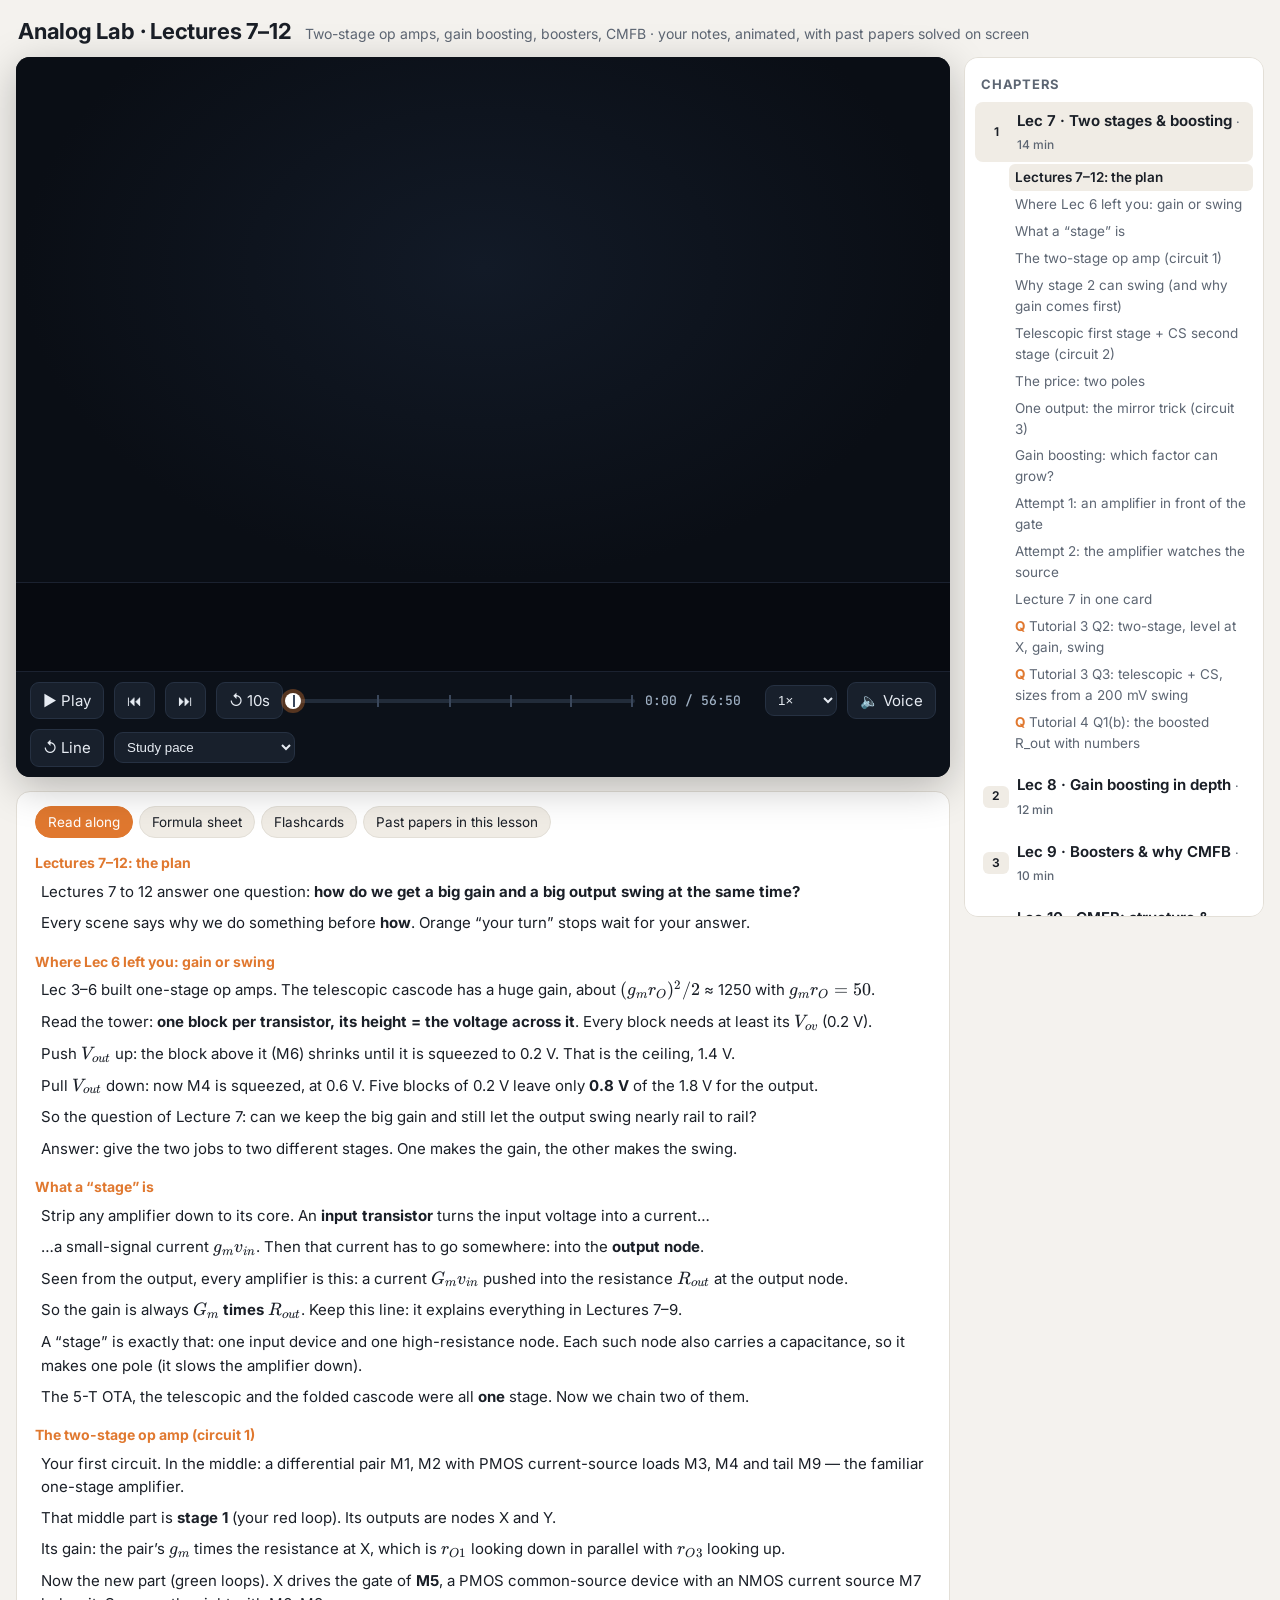
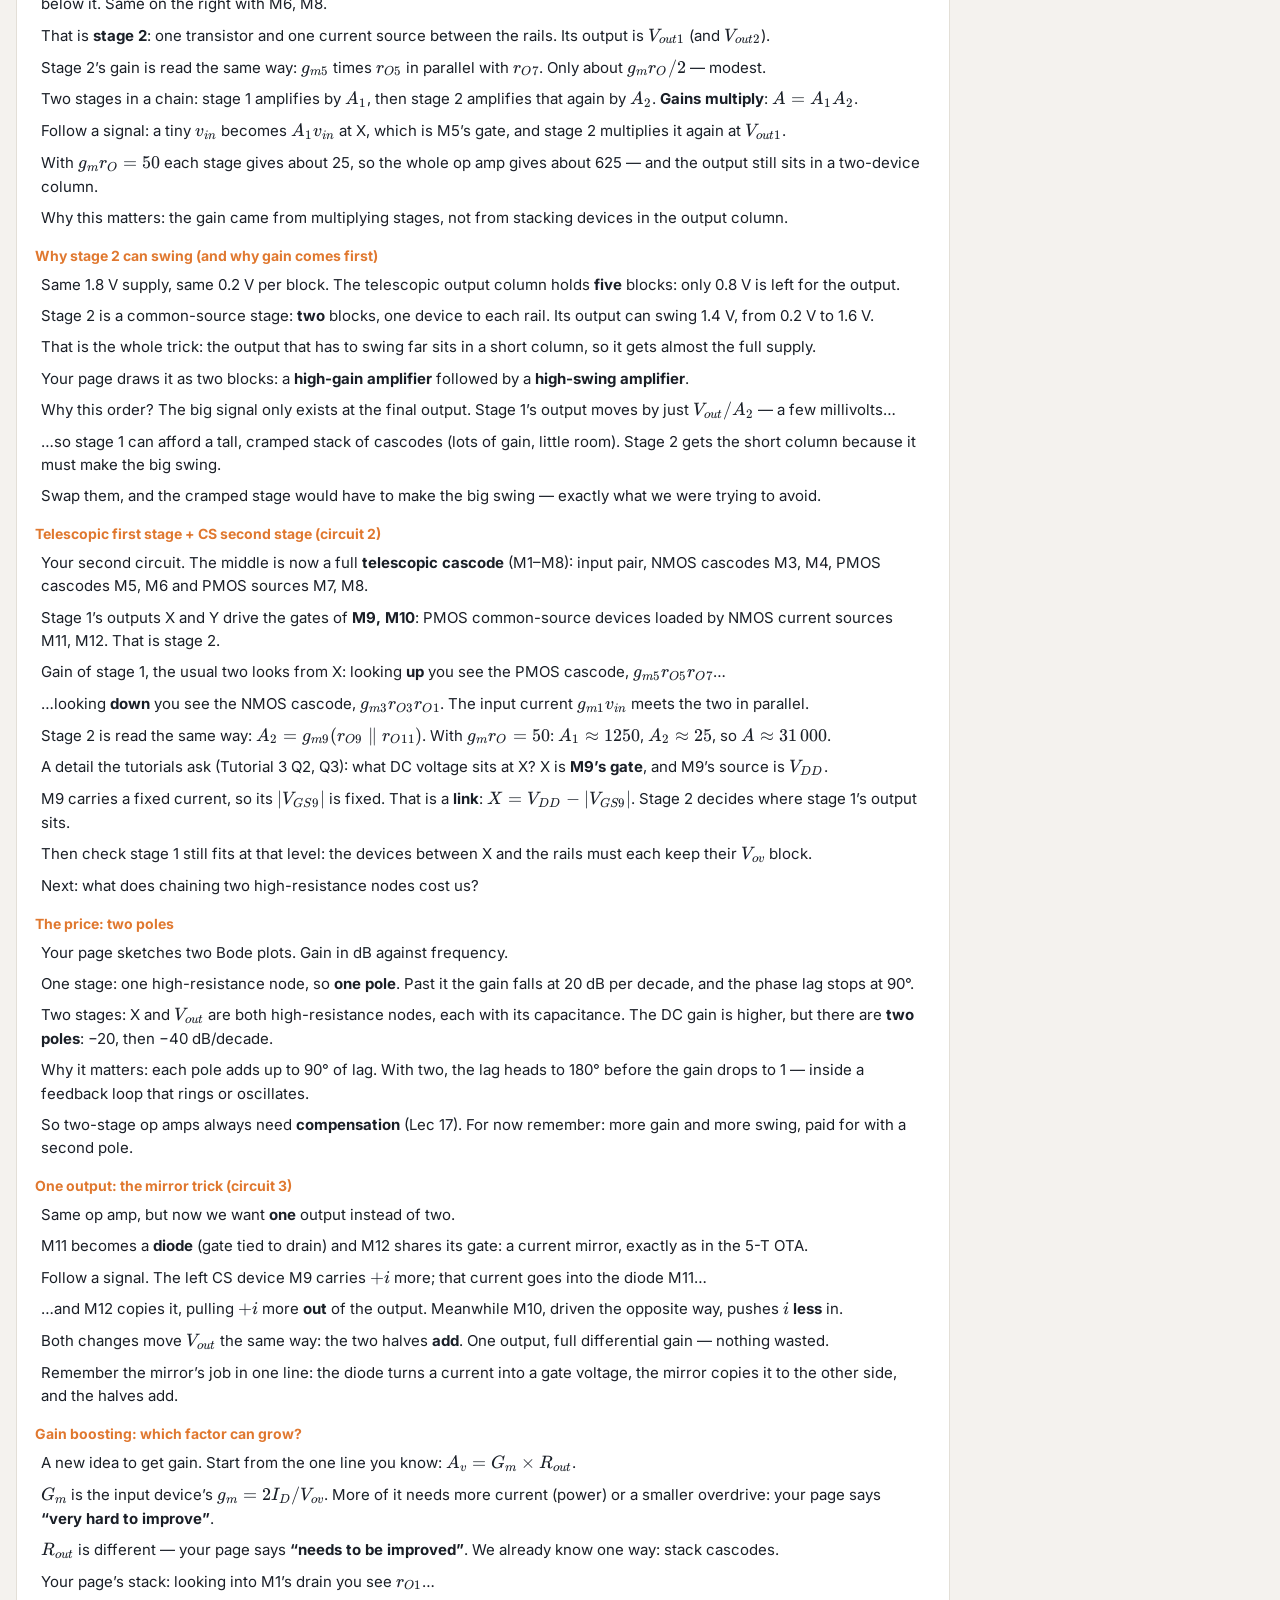
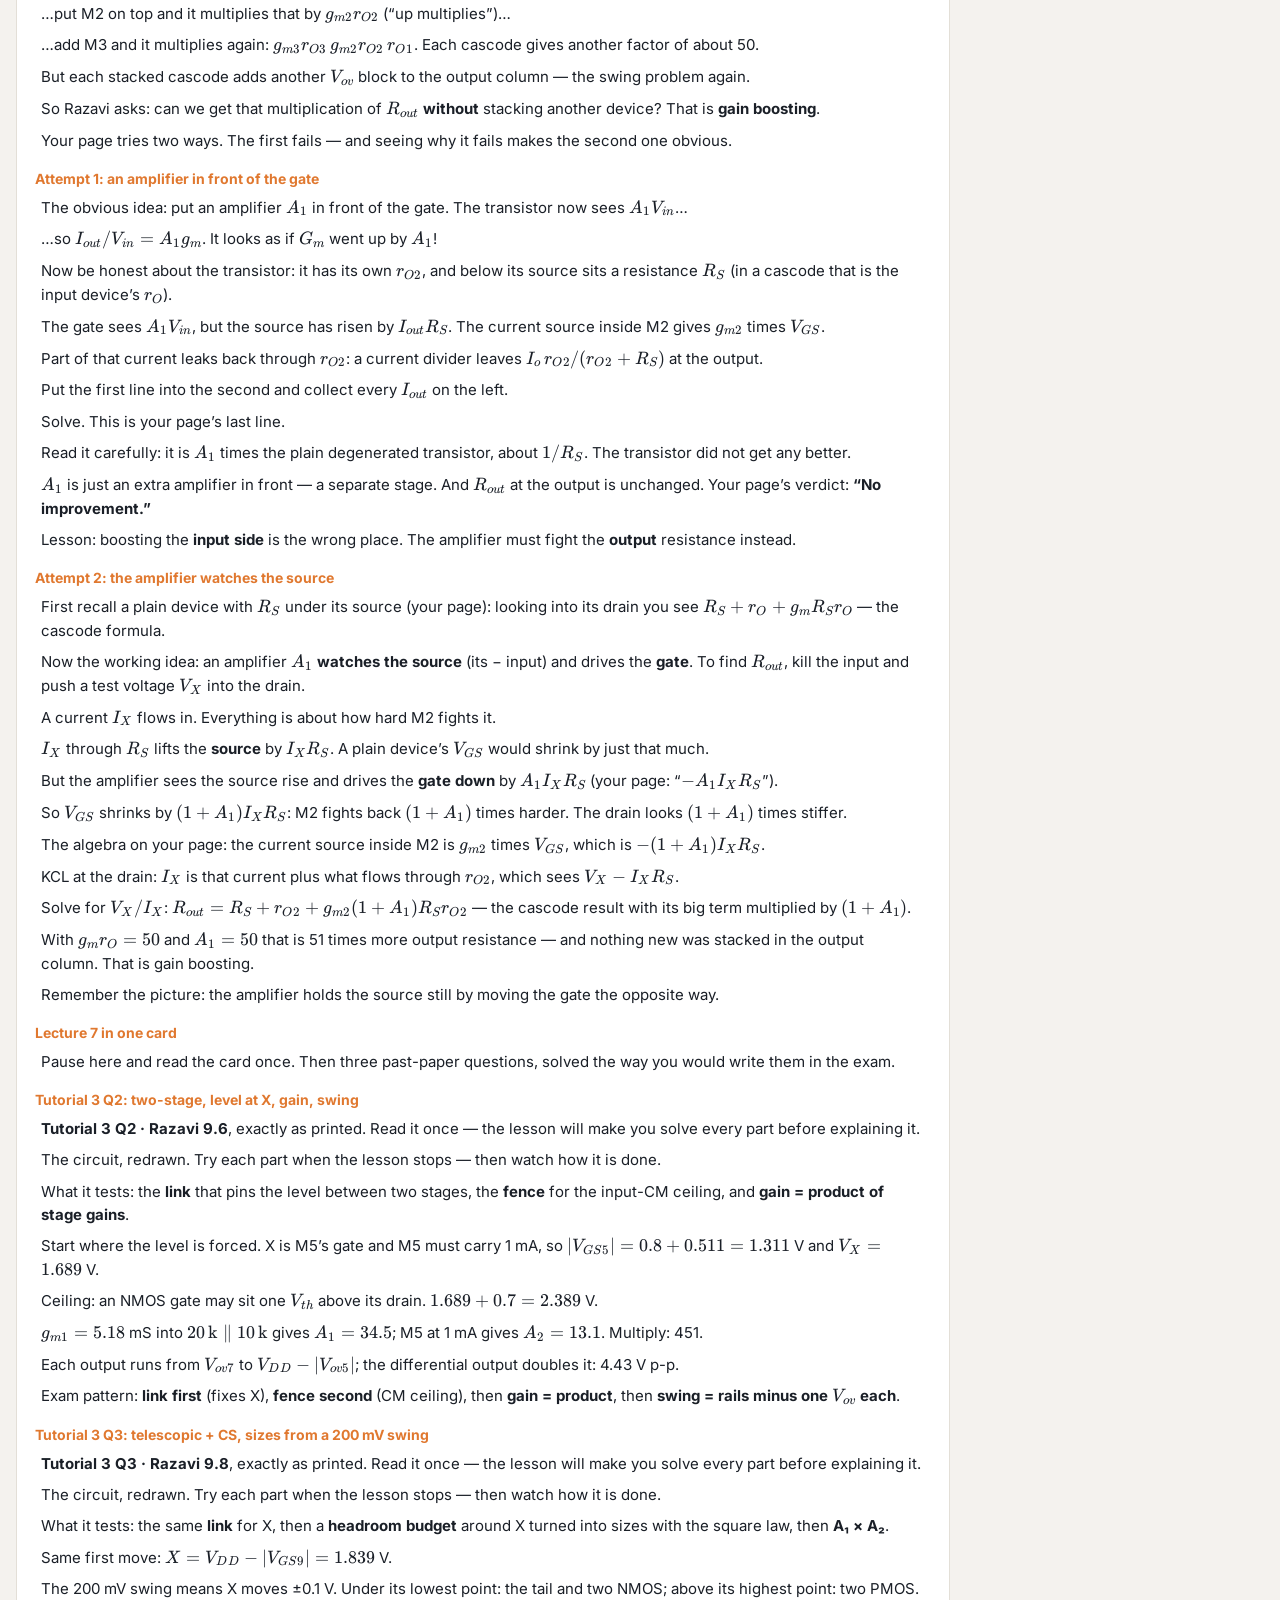
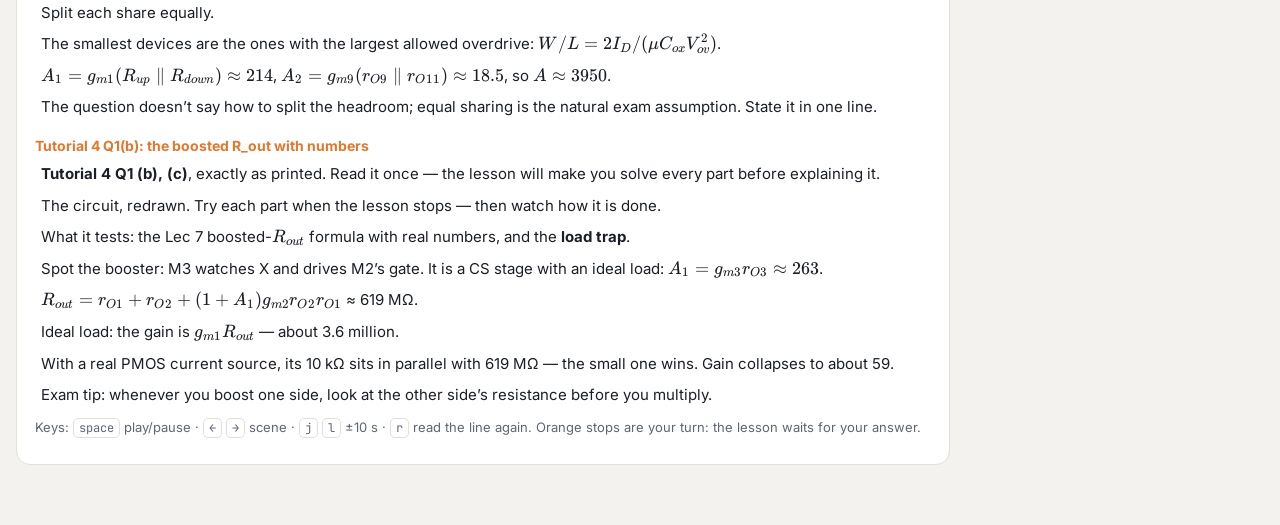
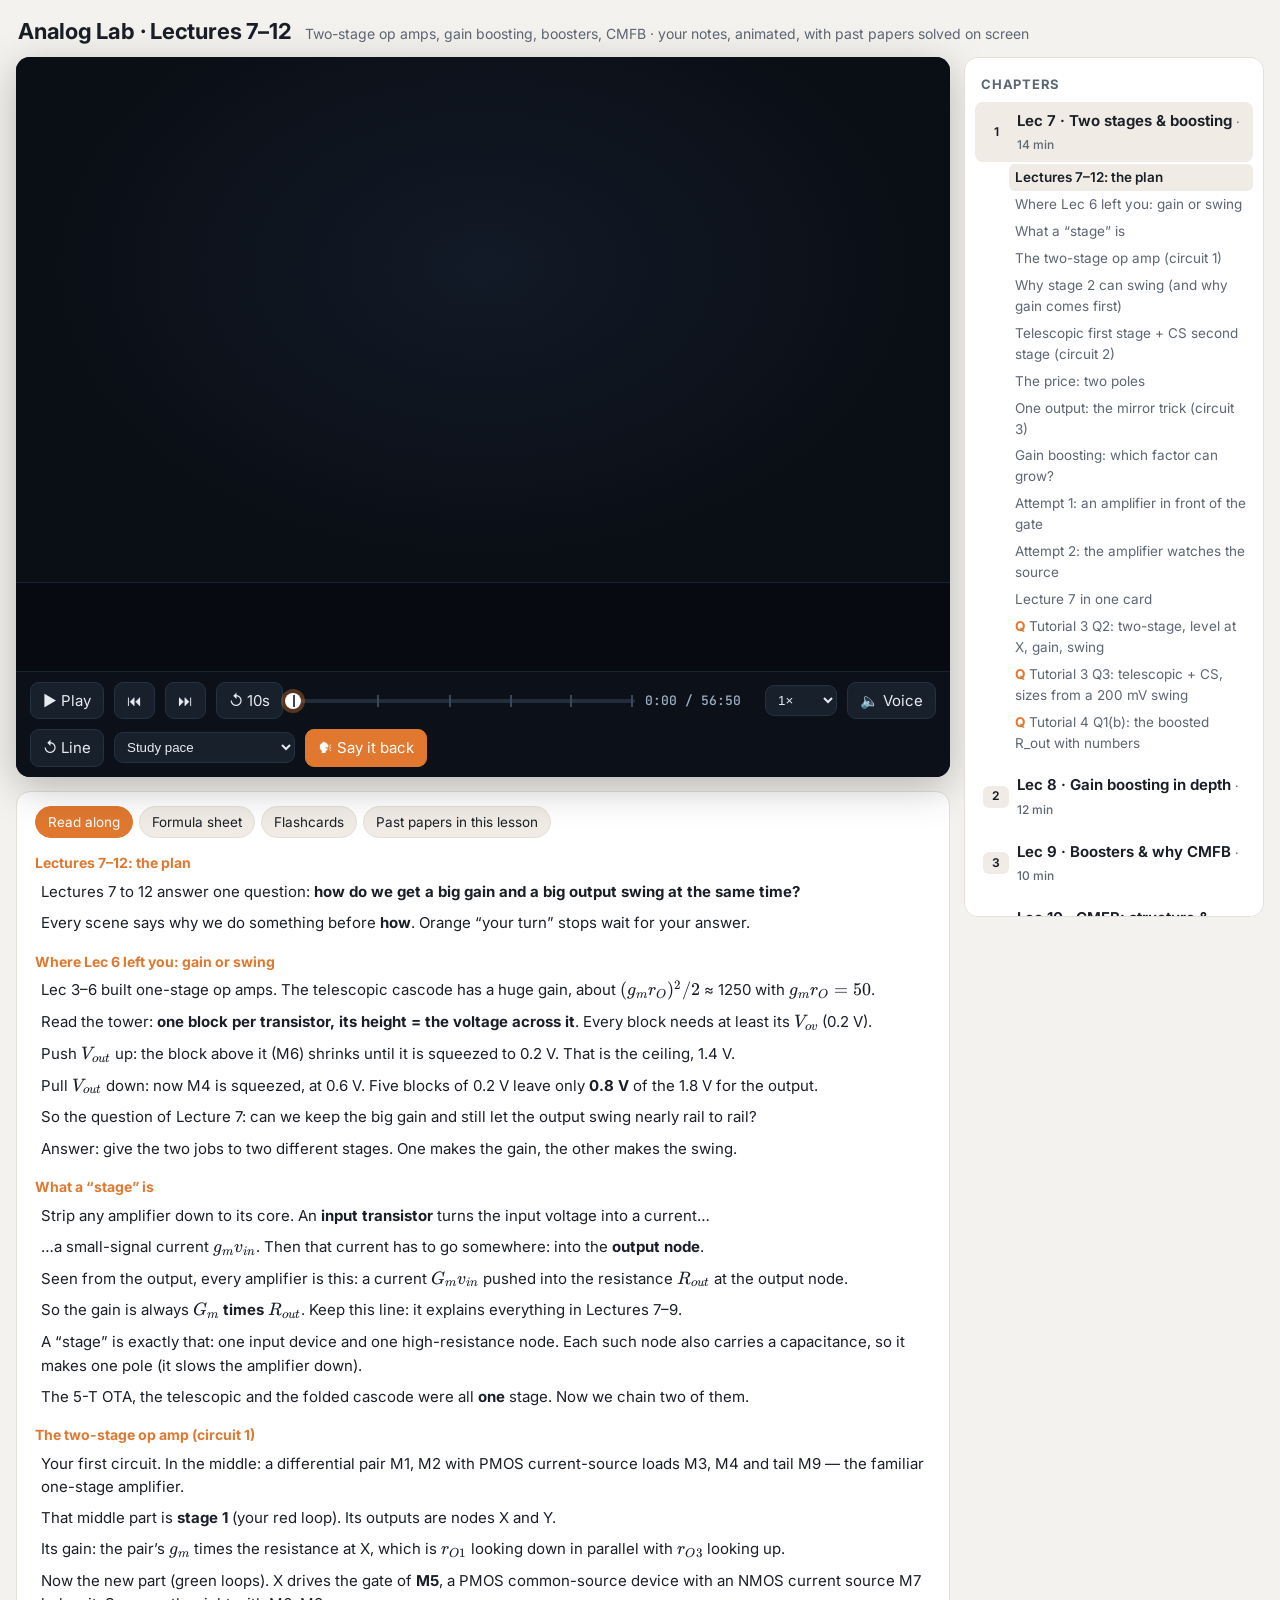
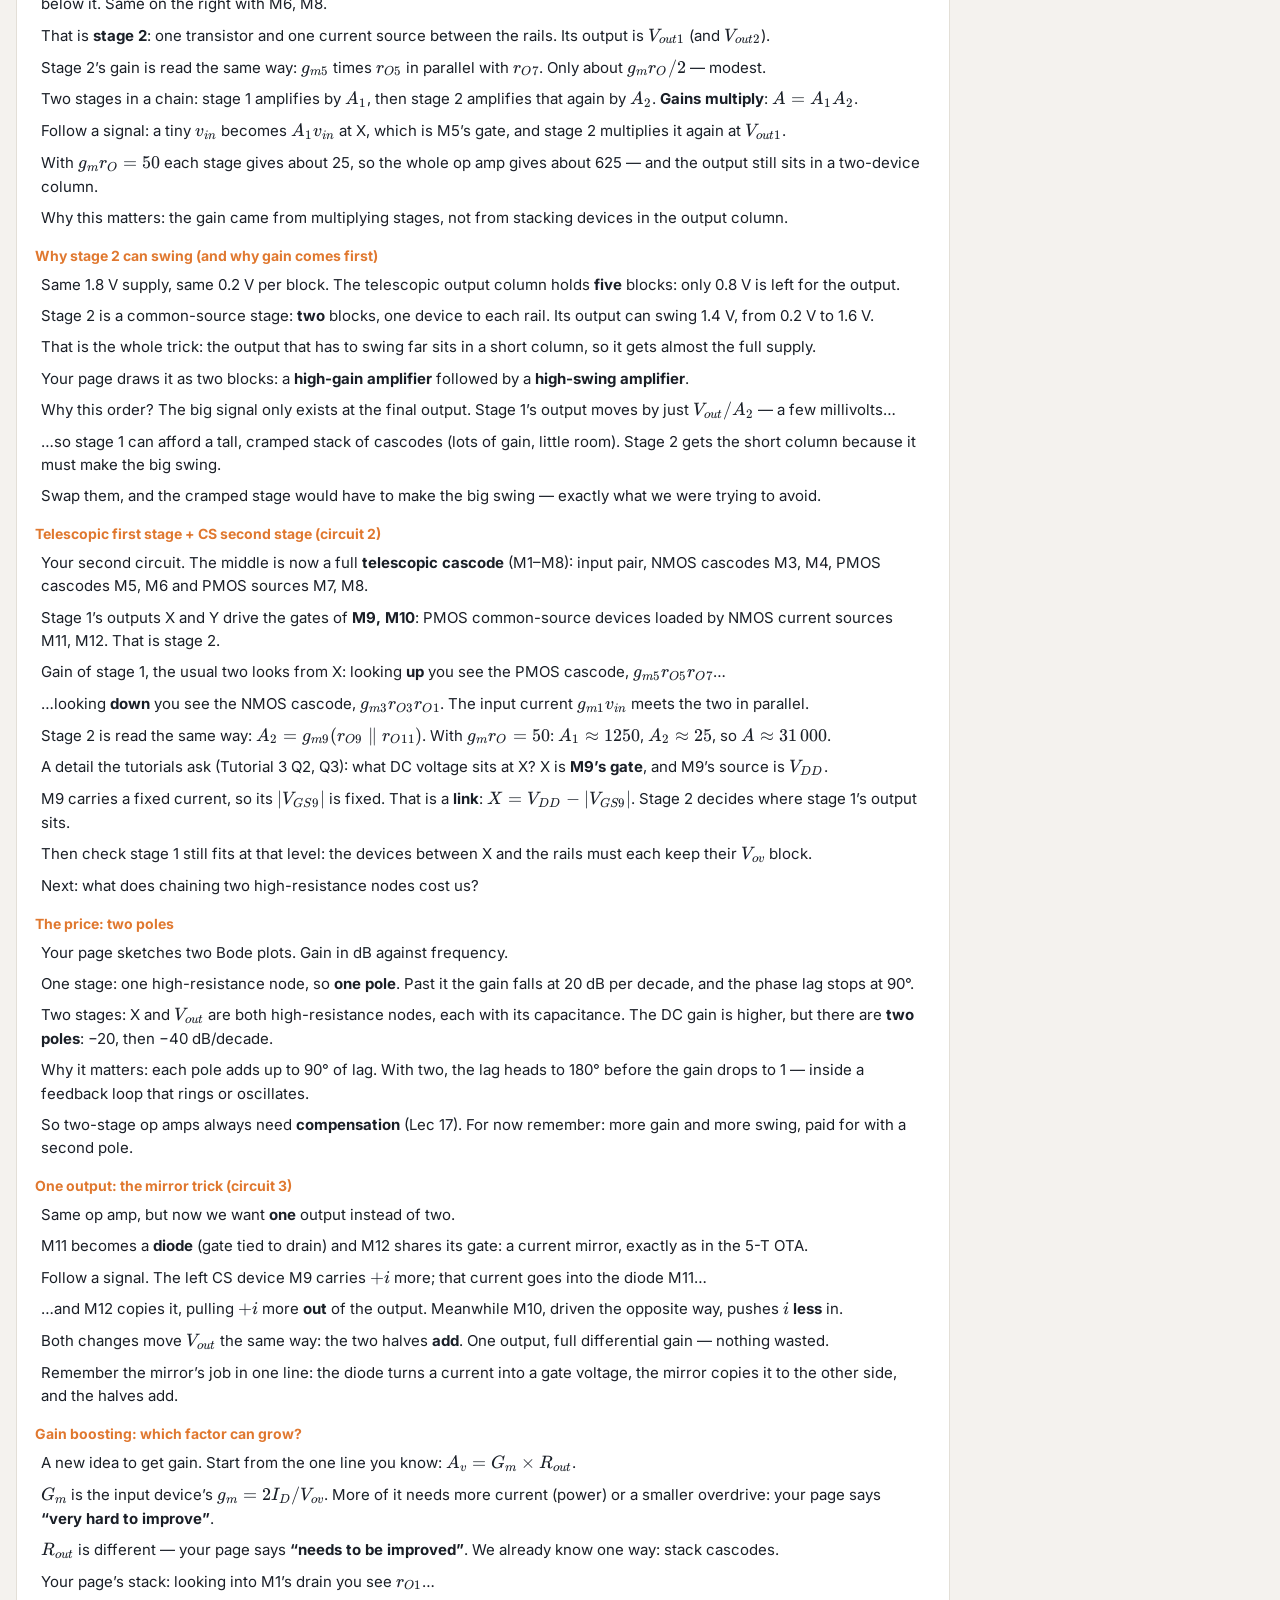
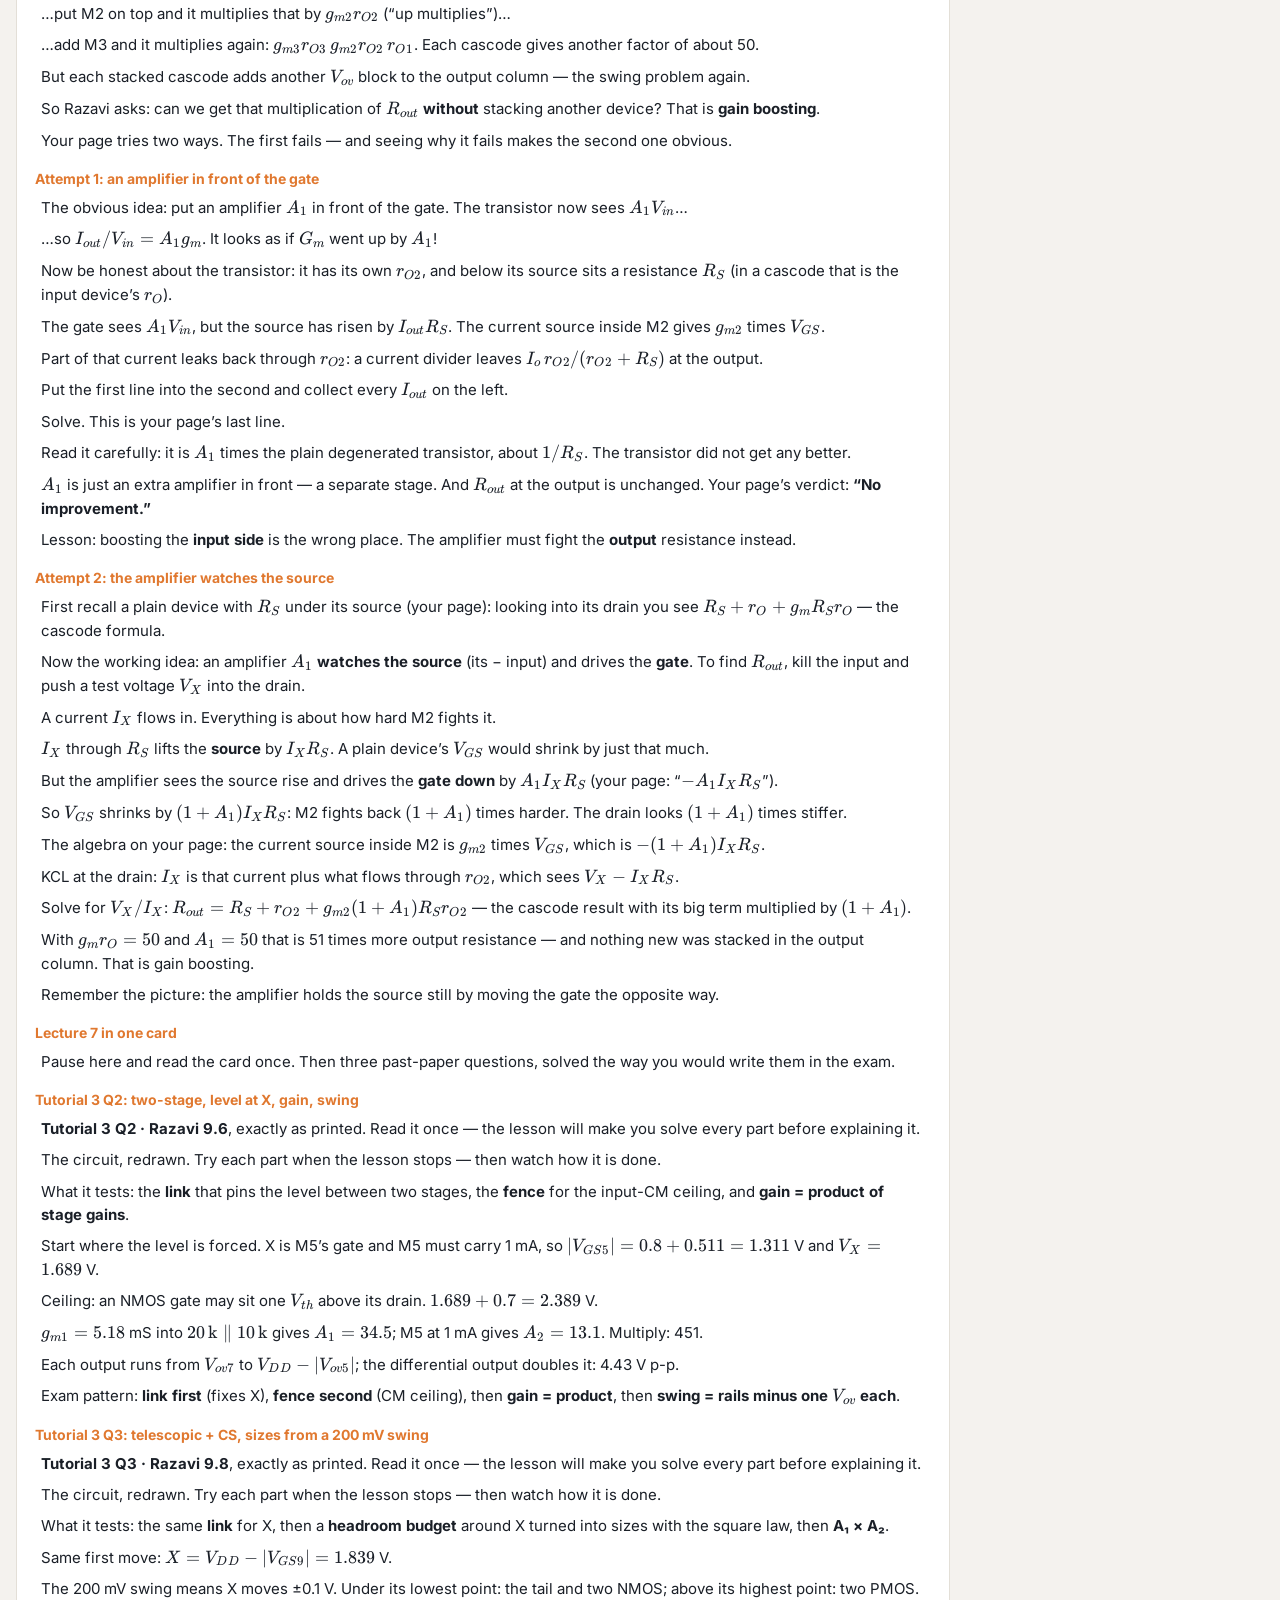
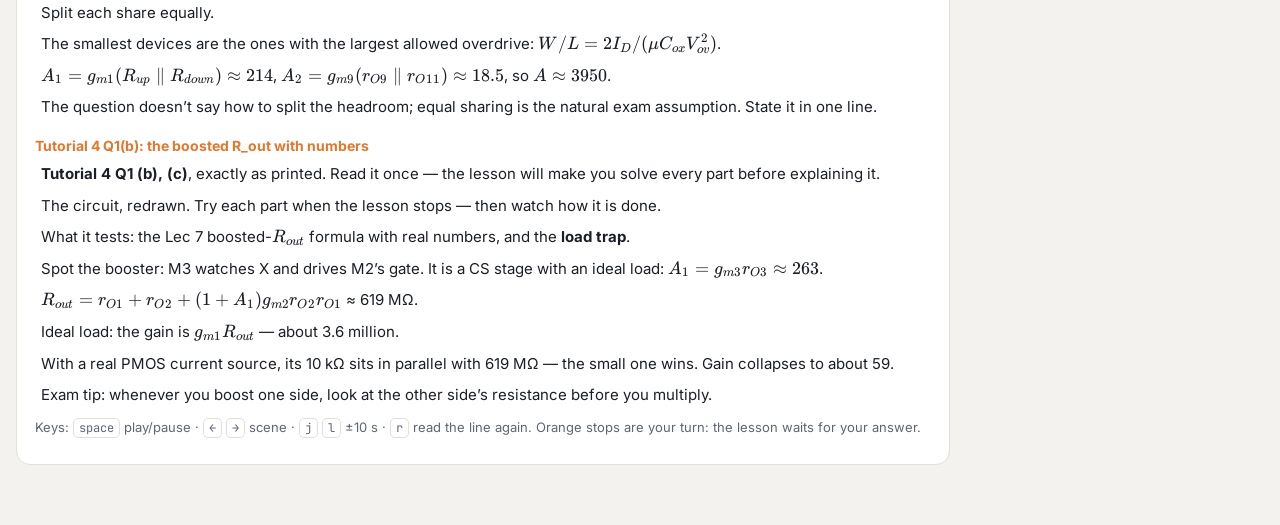
